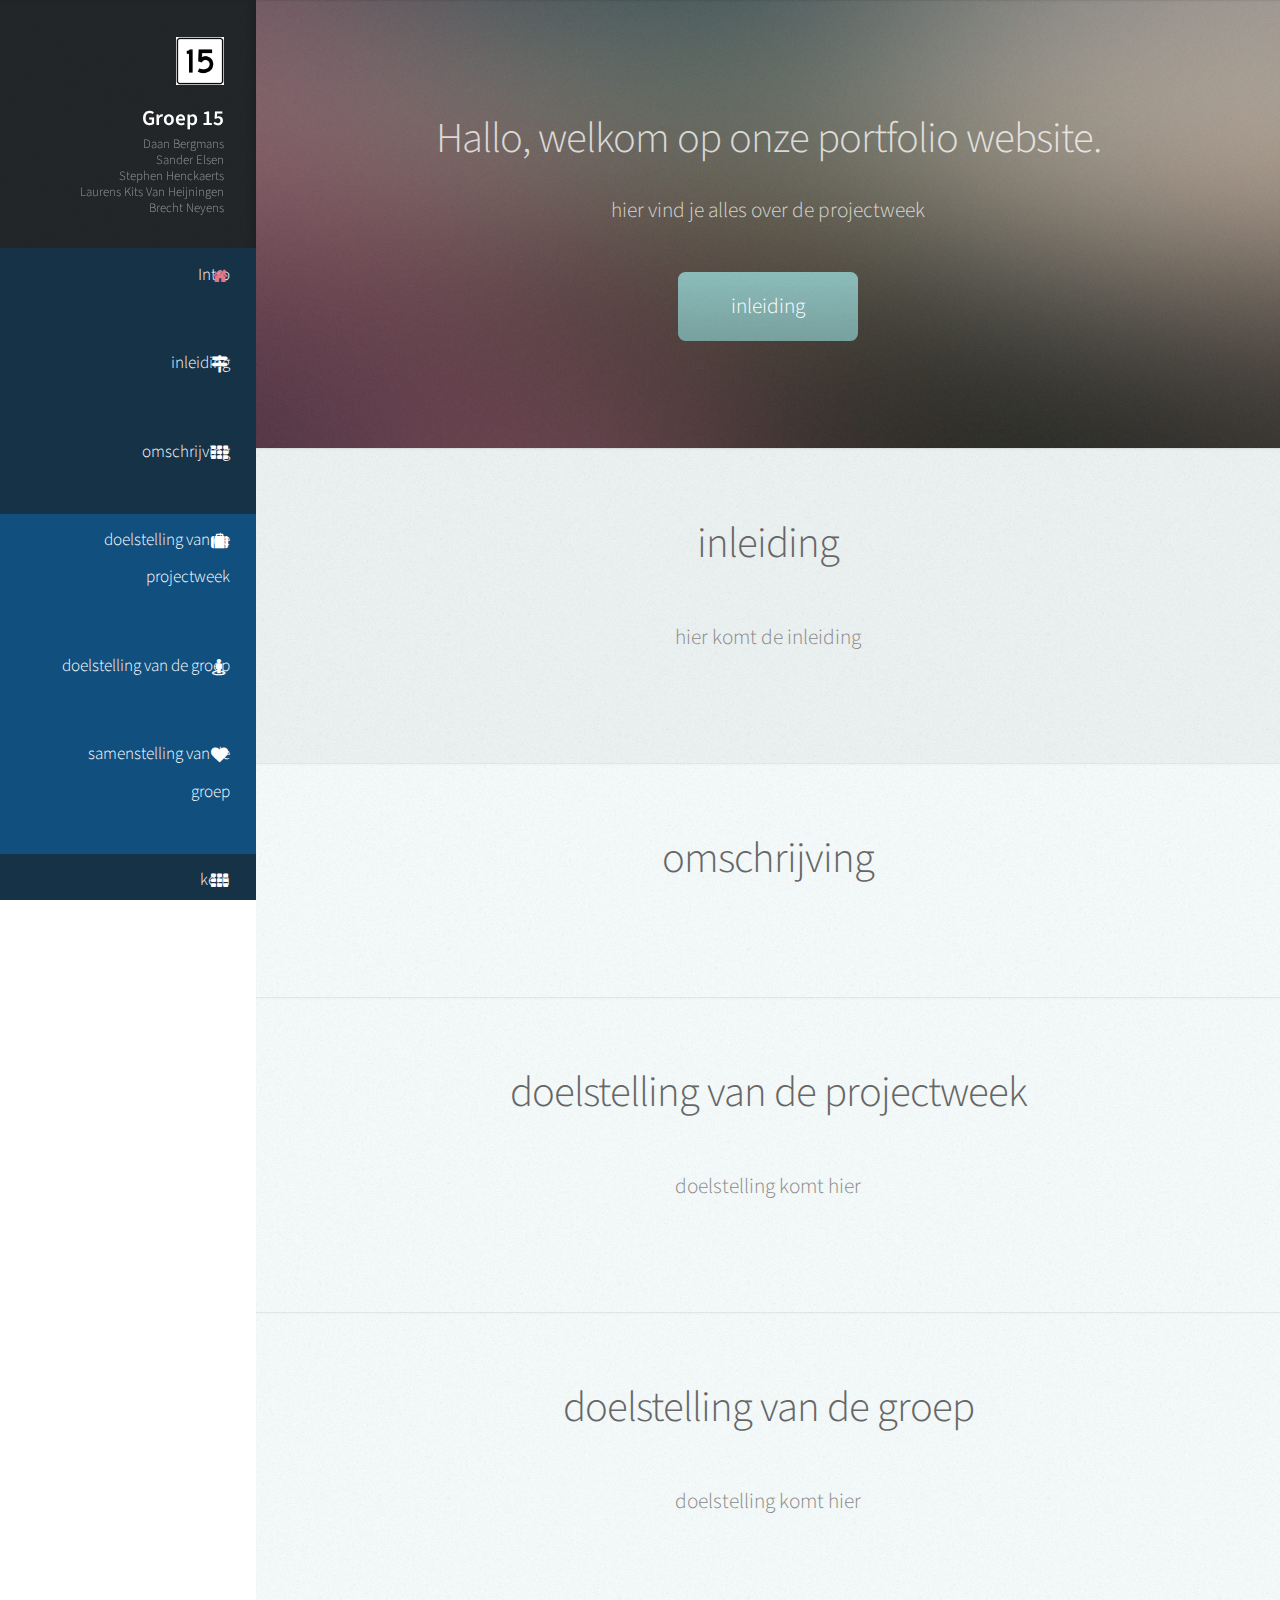
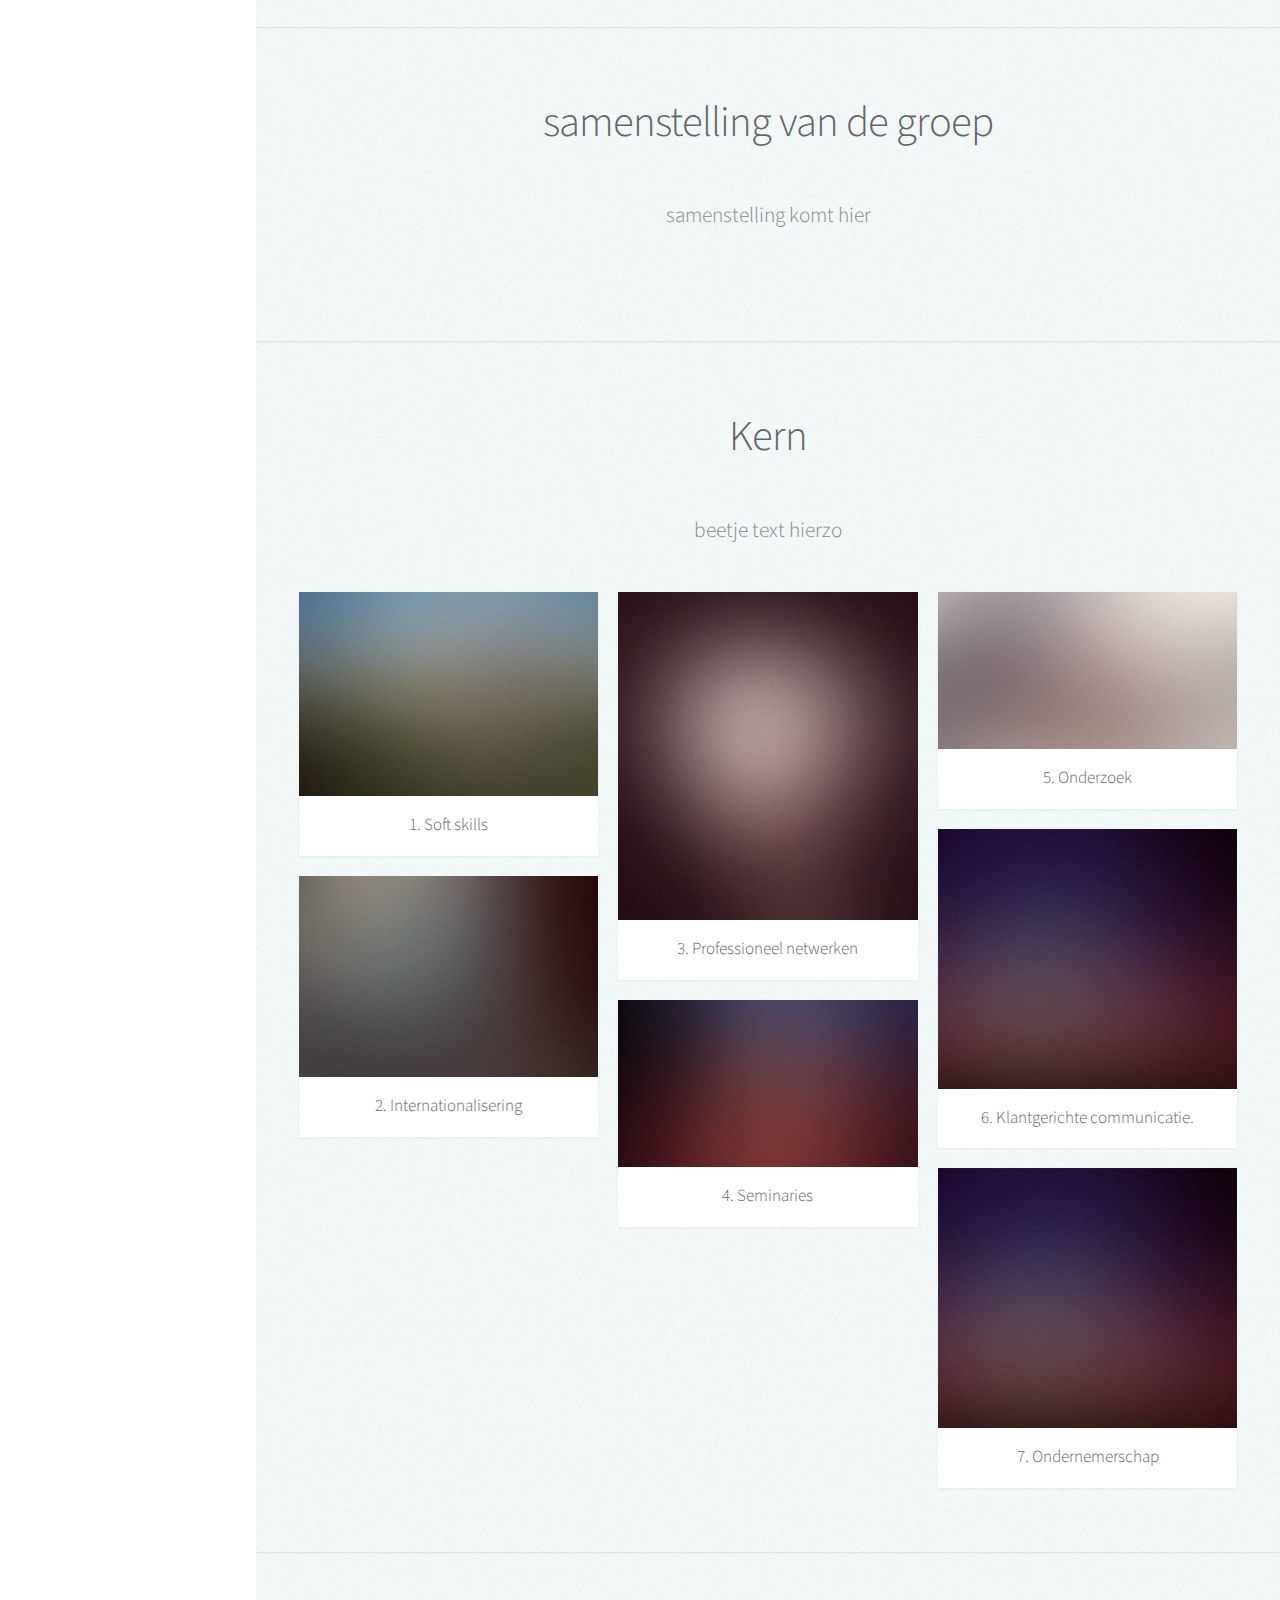
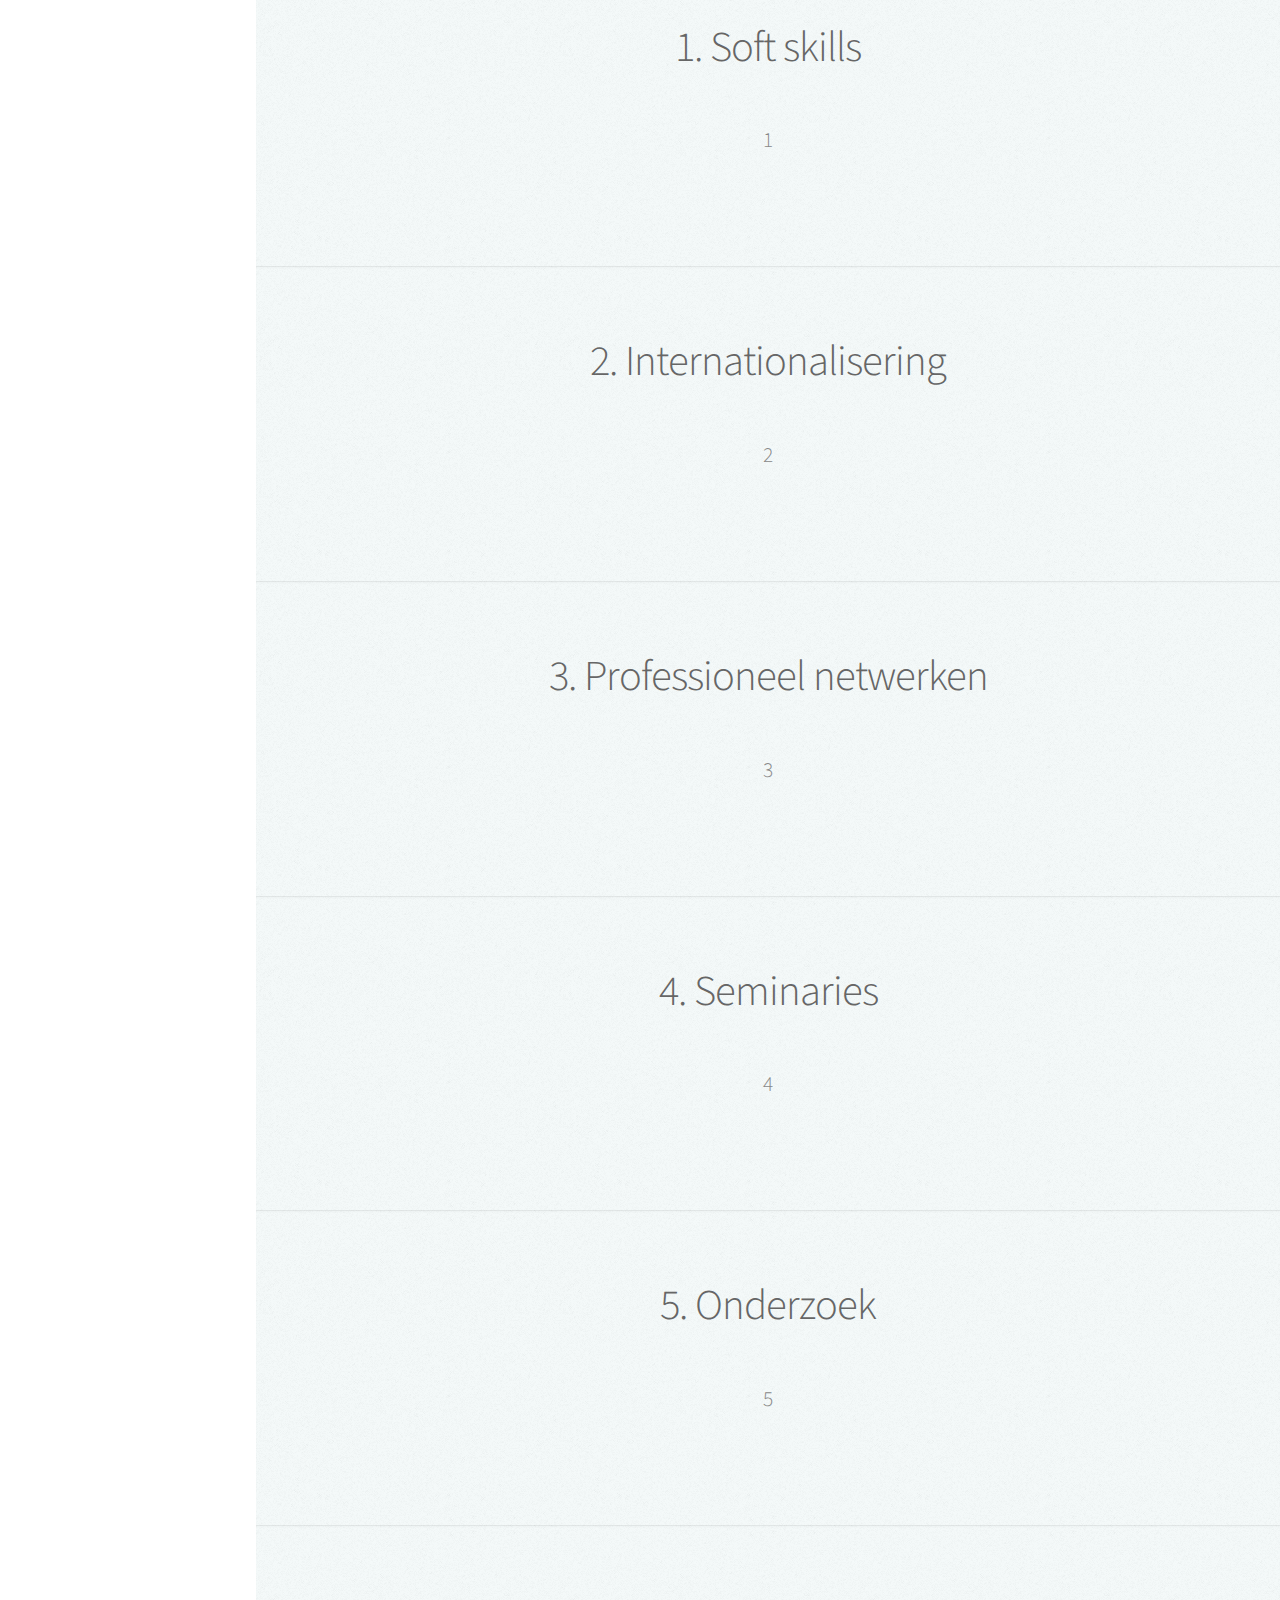
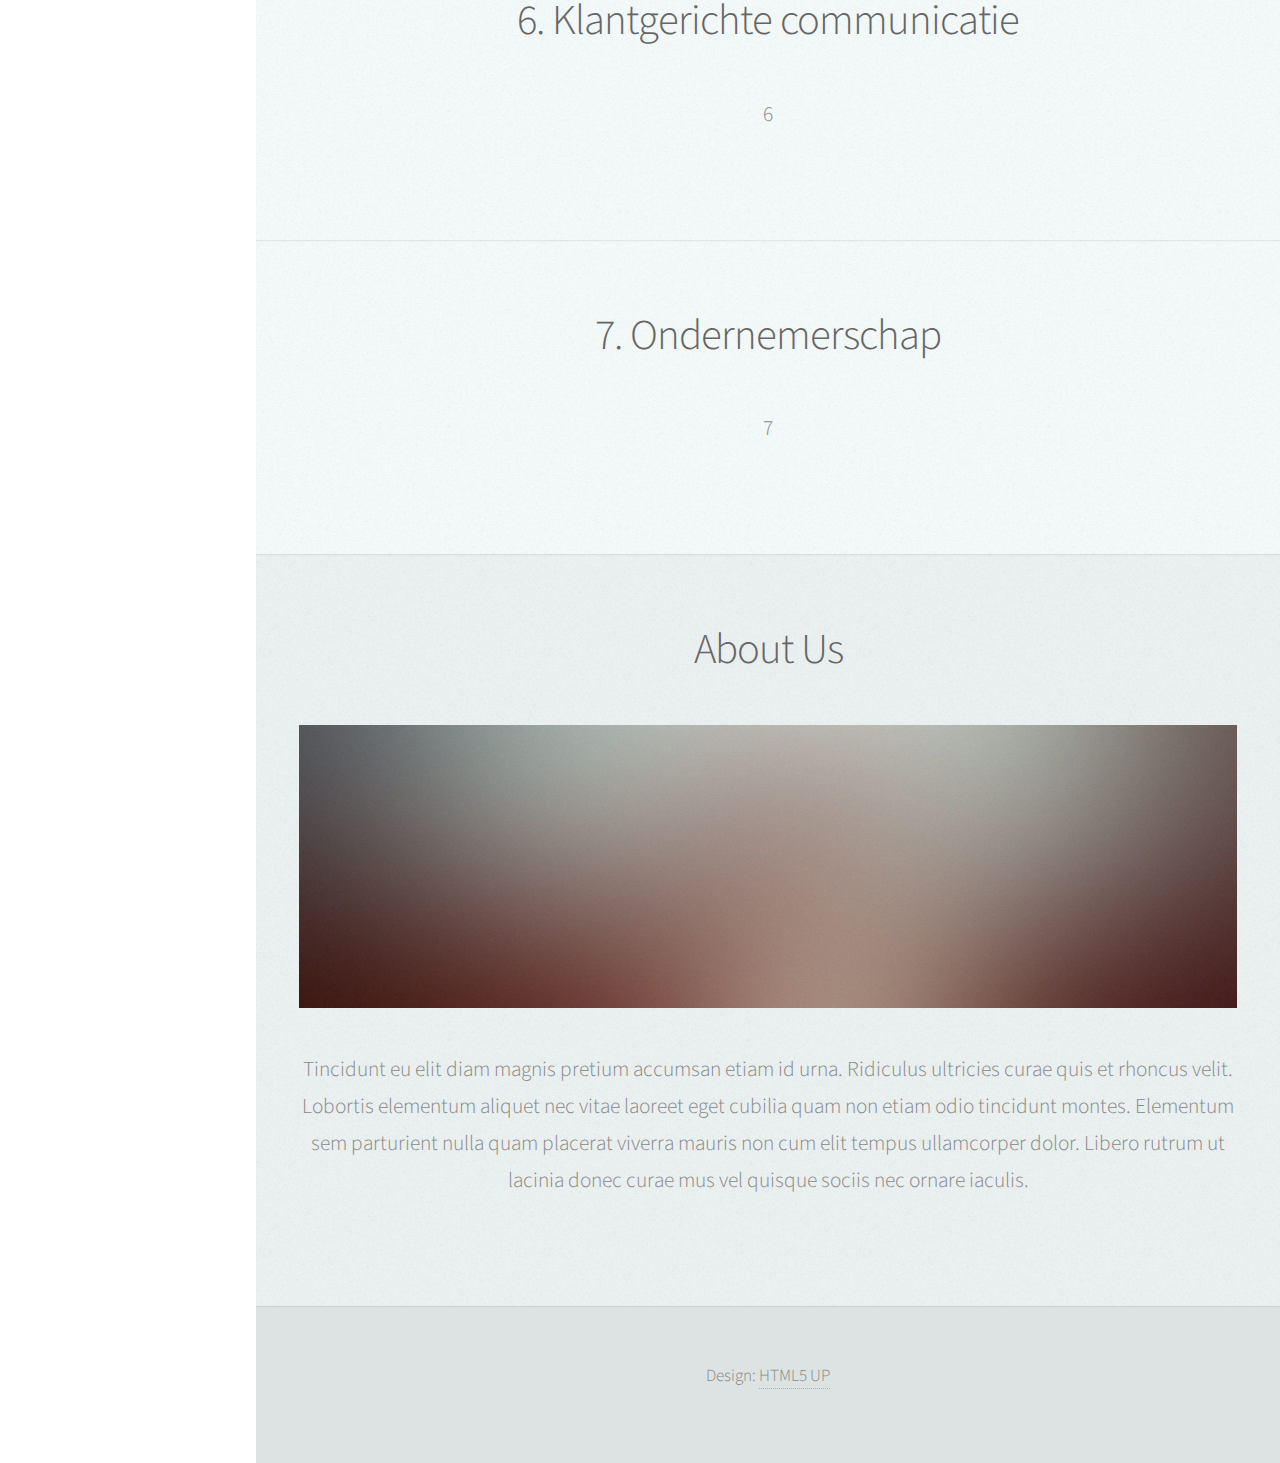
==== index.html @ 8e74cf03 "kern onderwerpen" ====
<!DOCTYPE HTML>
<!--
	Prologue by HTML5 UP
	html5up.net | @n33co
	Free for personal and commercial use under the CCA 3.0 license (html5up.net/license)
-->
<html>
	<head>
		<title>Prologue by HTML5 UP</title>
		<meta charset="utf-8" />
		<meta name="viewport" content="width=device-width, initial-scale=1" />
		<link rel="stylesheet" href="assets/css/main.css" />
	</head>
	<body>

		<!-- Header -->
			<div id="header">

				<div class="top">

					<!-- Logo -->
						<div id="logo">
							<span class="image avatar48"><img src="images/avatar.jpg" alt="" /></span>
							<h1 id="title">Groep 15</h1>
							<p>
                                Daan Bergmans </br>
                                Sander Elsen </br>
                                Stephen Henckaerts</br>
                                Laurens Kits Van Heijningen</br>
                                Brecht Neyens </br>
							    </p>
						</div>

					<!-- Nav -->
						<nav id="nav">
							<ul>
								<li><a href="#top" id="top-link" class="skel-layers-ignoreHref main"><p><span class="icon fa-home"></span>&emsp;&emsp;Intro</p></a></li>
								<li><a href="#inleiding" id="portfolio-link" class="skel-layers-ignoreHref main"><p><span class="icon fa-map-signs"></span>&emsp;&emsp;inleiding</p></a></li>
								<li><a href="#omschrijving" id="portfolio-link" class="skel-layers-ignoreHref main"><p><span class="icon fa-th"></span>&emsp;&emsp;omschrijving</p></a></li>
								<li><a href="#doelweek" id="portfolio-link" class="skel-layers-ignoreHref sub"><p><span class="icon fa-suitcase"></span>&emsp;&emsp;doelstelling van de projectweek</p></a></li>
								<li><a href="#doelgroep" id="portfolio-link" class="skel-layers-ignoreHref sub"><p><span class="icon fa-street-view"></span>&emsp;&emsp;doelstelling van de groep</p></a></li>
								<li><a href="#samenstelling" id="portfolio-link" class="skel-layers-ignoreHref sub"><p><span class="icon fa-heart"></span>&emsp;&emsp;samenstelling van de groep</p></a></li>
								<li><a href="#Kern" id="portfolio-link" class="skel-layers-ignoreHref main"><p><span class="icon fa-th"></span>&emsp;&emsp;kern</p></a></li>
								<li><a href="#1" id="portfolio-link" class="skel-layers-ignoreHref sub"><p><span class="icon fa-lightbulb-o"></span>&emsp;&emsp;1. Soft skills</p></a></li>
								<li><a href="#2" id="portfolio-link" class="skel-layers-ignoreHref sub"><p><span class="icon fa-flag"></span>&emsp;&emsp;2. Internationalisering</p></a></li>
								<li><a href="#3" id="portfolio-link" class="skel-layers-ignoreHref sub"><p><span class="icon fa-briefcase"></span>&emsp;&emsp;3. Professioneel netwerken</p></a></li>
								<li><a href="#4" id="portfolio-link" class="skel-layers-ignoreHref sub"><p><span class="icon fa-pie-chart"></span>&emsp;&emsp;4. Seminaries</p></a></li>
								<li><a href="#5" id="portfolio-link" class="skel-layers-ignoreHref sub"><p><span class="icon fa-flask"></span>&emsp;&emsp;5. Onderzoek</p></a></li>
								<li><a href="#6" id="portfolio-link" class="skel-layers-ignoreHref sub"><p><span class="icon fa-comment-o"></span>&emsp;&emsp;6. Klantgerichte communicatie</p></a></li>
								<li><a href="#7" id="portfolio-link" class="skel-layers-ignoreHref sub"><p><span class="icon fa-building"></span>&emsp;&emsp;7. Ondernemerschap</p></a></li>
								<li><a href="#about" id="about-link" class="skel-layers-ignoreHref main"><p><span class="icon fa-group"></span>&emsp;&emsp;About Us</p></a></li>
							</ul>
						</nav>
				</div>
			</div>

		<!-- Main -->
			<div id="main">

				<!-- Intro -->
					<section id="top" class="one dark cover">
						<div class="container">

							<header>
								<h2 class="alt">Hallo, welkom op onze portfolio website.</h2>
								<p>hier vind je alles over de projectweek</p>
							</header>

							<footer>
								<a href="#inleiding" class="button scrolly">inleiding</a>
							</footer>

						</div>
					</section>
                <!-- Inleiding -->
					<section id="inleiding" class="three">
						<div class="container">

							<header>
                                <h2>inleiding</h2>
							</header>
                            <p>hier komt de inleiding</p>
						</div>
					</section>
                <!-- omschrijving -->
					<section id="omschrijving" class="two">
						<div class="container">

							<header>
                                <h2>omschrijving</h2>
							</header>
						</div>
					</section>
					<section id="doelweek" class="two">
						<div class="container">

							<header>
                                <h2>doelstelling van de projectweek</h2>
							</header>
							<p>doelstelling komt hier</p>
						</div>
					</section>
					<section id="doelgroep" class="two">
						<div class="container">

							<header>
                                <h2>doelstelling van de groep</h2>
							</header>
							<p>doelstelling komt hier</p>
						</div>
					</section>
					<section id="samenstelling" class="two">
						<div class="container">

							<header>
                                <h2>samenstelling van de groep</h2>
							</header>
							<p>samenstelling komt hier</p>
						</div>
					</section>
				<!-- kern -->
					<section id="Kern" class="two">
						<div class="container">

							<header>
								<h2>Kern</h2>
							</header>

							<p>beetje text hierzo</p>

							<div class="row">
								<div class="4u 12u$(mobile)">
									<article class="item">
										<a href="#1" class="image fit"><img src="images/pic02.jpg" alt="" /></a>
										<header>
											<h3>1. Soft skills</h3>
										</header>
									</article>
									<article class="item">
										<a href="#2" class="image fit"><img src="images/pic03.jpg" alt="" /></a>
										<header>
											<h3>2. Internationalisering</h3>
										</header>
									</article>
								</div>
								<div class="4u 12u$(mobile)">
									<article class="item">
										<a href="#3" class="image fit"><img src="images/pic04.jpg" alt="" /></a>
										<header>
											<h3>3. Professioneel netwerken</h3>
										</header>
									</article>
									<article class="item">
										<a href="#4" class="image fit"><img src="images/pic05.jpg" alt="" /></a>
										<header>
											<h3>4. Seminaries</h3>
										</header>
									</article>
								</div>
								<div class="4u$ 12u$(mobile)">
									<article class="item">
										<a href="#5" class="image fit"><img src="images/pic06.jpg" alt="" /></a>
										<header>
											<h3>5. Onderzoek</h3>
										</header>
									</article>
									<article class="item">
										<a href="#6" class="image fit"><img src="images/pic07.jpg" alt="" /></a>
										<header>
											<h3>6. Klantgerichte communicatie.</h3>
										</header>
									</article>
									<article class="item">
										<a href="#7" class="image fit"><img src="images/pic07.jpg" alt="" /></a>
										<header>
											<h3>7. Ondernemerschap</h3>
										</header>
									</article>
								</div>
							</div>

						</div>
					</section>
					<section id="1" class="two">
						<div class="container">

							<header>
                                <h2>1. Soft skills</h2>
							</header>
							<p>1</p>
						</div>
					</section>
					<section id="2" class="two">
						<div class="container">

							<header>
                                <h2>2. Internationalisering</h2>
							</header>
							<p>2</p>
						</div>
					</section>
					<section id="3" class="two">
						<div class="container">

							<header>
                                <h2>3. Professioneel netwerken</h2>
							</header>
							<p>3</p>
						</div>
					</section>
					<section id="4" class="two">
						<div class="container">

							<header>
                                <h2>4. Seminaries</h2>
							</header>
							<p>4</p>
						</div>
					</section>
					<section id="5" class="two">
						<div class="container">

							<header>
                                <h2>5. Onderzoek</h2>
							</header>
							<p>5</p>
						</div>
					</section>
					<section id="6" class="two">
						<div class="container">

							<header>
                                <h2>6. Klantgerichte communicatie</h2>
							</header>
							<p>6</p>
						</div>
					</section>
					<section id="7" class="two">
						<div class="container">

							<header>
                                <h2>7. Ondernemerschap</h2>
							</header>
							<p>7</p>
						</div>
					</section>

				<!-- About Us -->
					<section id="about" class="three">
						<div class="container">

							<header>
								<h2>About Us</h2>
							</header>

							<a href="#" class="image featured"><img src="images/pic08.jpg" alt="" /></a>

							<p>Tincidunt eu elit diam magnis pretium accumsan etiam id urna. Ridiculus
							ultricies curae quis et rhoncus velit. Lobortis elementum aliquet nec vitae
							laoreet eget cubilia quam non etiam odio tincidunt montes. Elementum sem
							parturient nulla quam placerat viverra mauris non cum elit tempus ullamcorper
							dolor. Libero rutrum ut lacinia donec curae mus vel quisque sociis nec
							ornare iaculis.</p>

						</div>
					</section>
			</div>

		<!-- Footer -->
			<div id="footer">

				<!-- Copyright -->
					<ul class="copyright">
						<li>Design: <a href="http://html5up.net">HTML5 UP</a></li>
					</ul>

			</div>

		<!-- Scripts -->
			<script src="assets/js/jquery.min.js"></script>
			<script src="assets/js/jquery.scrolly.min.js"></script>
			<script src="assets/js/jquery.scrollzer.min.js"></script>
			<script src="assets/js/skel.min.js"></script>
			<script src="assets/js/util.js"></script>
			<!--[if lte IE 8]><script src="assets/js/ie/respond.min.js"></script><![endif]-->
			<script src="assets/js/main.js"></script>

	</body>
</html>
---- assets/css/main.css ----
@import url("font-awesome.min.css");
@import url("http://fonts.googleapis.com/css?family=Source+Sans+Pro:300,300italic,400,600");

/*
	Prologue by HTML5 UP
	html5up.net | @n33co
	Free for personal and commercial use under the CCA 3.0 license (html5up.net/license)
*/

/* Reset */

	html, body, div, span, applet, object, iframe, h1, h2, h3, h4, h5, h6, p, blockquote, pre, a, abbr, acronym, address, big, cite, code, del, dfn, em, img, ins, kbd, q, s, samp, small, strike, strong, sub, sup, tt, var, b, u, i, center, dl, dt, dd, ol, ul, li, fieldset, form, label, legend, table, caption, tbody, tfoot, thead, tr, th, td, article, aside, canvas, details, embed, figure, figcaption, footer, header, hgroup, menu, nav, output, ruby, section, summary, time, mark, audio, video {
		margin: 0;
		padding: 0;
		border: 0;
		font-size: 100%;
		font: inherit;
		vertical-align: baseline;
	}

	article, aside, details, figcaption, figure, footer, header, hgroup, menu, nav, section {
		display: block;
	}

	body {
		line-height: 1;
	}

	ol, ul {
		list-style: none;
	}

	blockquote, q {
		quotes: none;
	}

	blockquote:before, blockquote:after, q:before, q:after {
		content: '';
		content: none;
	}

	table {
		border-collapse: collapse;
		border-spacing: 0;
	}

	body {
		-webkit-text-size-adjust: none;
	}

/* Box Model */

	*, *:before, *:after {
		-moz-box-sizing: border-box;
		-webkit-box-sizing: border-box;
		box-sizing: border-box;
	}

/* Containers */

	.container {
		margin-left: auto;
		margin-right: auto;
	}

	.container.\31 25\25 {
		width: 100%;
		max-width: 1750px;
		min-width: 1400px;
	}

	.container.\37 5\25 {
		width: 1050px;
	}

	.container.\35 0\25 {
		width: 700px;
	}

	.container.\32 5\25 {
		width: 350px;
	}

	.container {
		width: 1400px;
	}

	@media screen and (min-width: 961px) and (max-width: 1880px) {

		.container.\31 25\25 {
			width: 100%;
			max-width: 1500px;
			min-width: 1200px;
		}

		.container.\37 5\25 {
			width: 900px;
		}

		.container.\35 0\25 {
			width: 600px;
		}

		.container.\32 5\25 {
			width: 300px;
		}

		.container {
			width: 1200px;
		}

	}

	@media screen and (min-width: 961px) and (max-width: 1620px) {

		.container.\31 25\25 {
			width: 100%;
			max-width: 1200px;
			min-width: 960px;
		}

		.container.\37 5\25 {
			width: 720px;
		}

		.container.\35 0\25 {
			width: 480px;
		}

		.container.\32 5\25 {
			width: 240px;
		}

		.container {
			width: 960px;
		}

	}

	@media screen and (min-width: 961px) and (max-width: 1320px) {

		.container.\31 25\25 {
			width: 100%;
			max-width: 125%;
			min-width: 100%;
		}

		.container.\37 5\25 {
			width: 75%;
		}

		.container.\35 0\25 {
			width: 50%;
		}

		.container.\32 5\25 {
			width: 25%;
		}

		.container {
			width: 100%;
		}

	}

	@media screen and (max-width: 960px) {

		.container.\31 25\25 {
			width: 100%;
			max-width: 125%;
			min-width: 100%;
		}

		.container.\37 5\25 {
			width: 75%;
		}

		.container.\35 0\25 {
			width: 50%;
		}

		.container.\32 5\25 {
			width: 25%;
		}

		.container {
			width: 100%;
		}

	}

	@media screen and (max-width: 736px) {

		.container.\31 25\25 {
			width: 100%;
			max-width: 125%;
			min-width: 100%;
		}

		.container.\37 5\25 {
			width: 75%;
		}

		.container.\35 0\25 {
			width: 50%;
		}

		.container.\32 5\25 {
			width: 25%;
		}

		.container {
			width: 100% !important;
		}

	}

/* Grid */

	.row {
		border-bottom: solid 1px transparent;
		-moz-box-sizing: border-box;
		-webkit-box-sizing: border-box;
		box-sizing: border-box;
	}

	.row > * {
		float: left;
		-moz-box-sizing: border-box;
		-webkit-box-sizing: border-box;
		box-sizing: border-box;
	}

	.row:after, .row:before {
		content: '';
		display: block;
		clear: both;
		height: 0;
	}

	.row.uniform > * > :first-child {
		margin-top: 0;
	}

	.row.uniform > * > :last-child {
		margin-bottom: 0;
	}

	.row.\30 \25 > * {
		padding: 0px 0 0 0px;
	}

	.row.\30 \25 {
		margin: 0px 0 -1px 0px;
	}

	.row.uniform.\30 \25 > * {
		padding: 0px 0 0 0px;
	}

	.row.uniform.\30 \25 {
		margin: 0px 0 -1px 0px;
	}

	.row > * {
		padding: 40px 0 0 40px;
	}

	.row {
		margin: -40px 0 -1px -40px;
	}

	.row.uniform > * {
		padding: 40px 0 0 40px;
	}

	.row.uniform {
		margin: -40px 0 -1px -40px;
	}

	.row.\32 00\25 > * {
		padding: 80px 0 0 80px;
	}

	.row.\32 00\25 {
		margin: -80px 0 -1px -80px;
	}

	.row.uniform.\32 00\25 > * {
		padding: 80px 0 0 80px;
	}

	.row.uniform.\32 00\25 {
		margin: -80px 0 -1px -80px;
	}

	.row.\31 50\25 > * {
		padding: 60px 0 0 60px;
	}

	.row.\31 50\25 {
		margin: -60px 0 -1px -60px;
	}

	.row.uniform.\31 50\25 > * {
		padding: 60px 0 0 60px;
	}

	.row.uniform.\31 50\25 {
		margin: -60px 0 -1px -60px;
	}

	.row.\35 0\25 > * {
		padding: 20px 0 0 20px;
	}

	.row.\35 0\25 {
		margin: -20px 0 -1px -20px;
	}

	.row.uniform.\35 0\25 > * {
		padding: 20px 0 0 20px;
	}

	.row.uniform.\35 0\25 {
		margin: -20px 0 -1px -20px;
	}

	.row.\32 5\25 > * {
		padding: 10px 0 0 10px;
	}

	.row.\32 5\25 {
		margin: -10px 0 -1px -10px;
	}

	.row.uniform.\32 5\25 > * {
		padding: 10px 0 0 10px;
	}

	.row.uniform.\32 5\25 {
		margin: -10px 0 -1px -10px;
	}

	.\31 2u, .\31 2u\24 {
		width: 100%;
		clear: none;
		margin-left: 0;
	}

	.\31 1u, .\31 1u\24 {
		width: 91.6666666667%;
		clear: none;
		margin-left: 0;
	}

	.\31 0u, .\31 0u\24 {
		width: 83.3333333333%;
		clear: none;
		margin-left: 0;
	}

	.\39 u, .\39 u\24 {
		width: 75%;
		clear: none;
		margin-left: 0;
	}

	.\38 u, .\38 u\24 {
		width: 66.6666666667%;
		clear: none;
		margin-left: 0;
	}

	.\37 u, .\37 u\24 {
		width: 58.3333333333%;
		clear: none;
		margin-left: 0;
	}

	.\36 u, .\36 u\24 {
		width: 50%;
		clear: none;
		margin-left: 0;
	}

	.\35 u, .\35 u\24 {
		width: 41.6666666667%;
		clear: none;
		margin-left: 0;
	}

	.\34 u, .\34 u\24 {
		width: 33.3333333333%;
		clear: none;
		margin-left: 0;
	}

	.\33 u, .\33 u\24 {
		width: 25%;
		clear: none;
		margin-left: 0;
	}

	.\32 u, .\32 u\24 {
		width: 16.6666666667%;
		clear: none;
		margin-left: 0;
	}

	.\31 u, .\31 u\24 {
		width: 8.3333333333%;
		clear: none;
		margin-left: 0;
	}

	.\31 2u\24 + *,
	.\31 1u\24 + *,
	.\31 0u\24 + *,
	.\39 u\24 + *,
	.\38 u\24 + *,
	.\37 u\24 + *,
	.\36 u\24 + *,
	.\35 u\24 + *,
	.\34 u\24 + *,
	.\33 u\24 + *,
	.\32 u\24 + *,
	.\31 u\24 + * {
		clear: left;
	}

	.\-11u {
		margin-left: 91.66667%;
	}

	.\-10u {
		margin-left: 83.33333%;
	}

	.\-9u {
		margin-left: 75%;
	}

	.\-8u {
		margin-left: 66.66667%;
	}

	.\-7u {
		margin-left: 58.33333%;
	}

	.\-6u {
		margin-left: 50%;
	}

	.\-5u {
		margin-left: 41.66667%;
	}

	.\-4u {
		margin-left: 33.33333%;
	}

	.\-3u {
		margin-left: 25%;
	}

	.\-2u {
		margin-left: 16.66667%;
	}

	.\-1u {
		margin-left: 8.33333%;
	}

	@media screen and (min-width: 961px) and (max-width: 1880px) {

		.row > * {
			padding: 40px 0 0 40px;
		}

		.row {
			margin: -40px 0 -1px -40px;
		}

		.row.uniform > * {
			padding: 40px 0 0 40px;
		}

		.row.uniform {
			margin: -40px 0 -1px -40px;
		}

		.row.\32 00\25 > * {
			padding: 80px 0 0 80px;
		}

		.row.\32 00\25 {
			margin: -80px 0 -1px -80px;
		}

		.row.uniform.\32 00\25 > * {
			padding: 80px 0 0 80px;
		}

		.row.uniform.\32 00\25 {
			margin: -80px 0 -1px -80px;
		}

		.row.\31 50\25 > * {
			padding: 60px 0 0 60px;
		}

		.row.\31 50\25 {
			margin: -60px 0 -1px -60px;
		}

		.row.uniform.\31 50\25 > * {
			padding: 60px 0 0 60px;
		}

		.row.uniform.\31 50\25 {
			margin: -60px 0 -1px -60px;
		}

		.row.\35 0\25 > * {
			padding: 20px 0 0 20px;
		}

		.row.\35 0\25 {
			margin: -20px 0 -1px -20px;
		}

		.row.uniform.\35 0\25 > * {
			padding: 20px 0 0 20px;
		}

		.row.uniform.\35 0\25 {
			margin: -20px 0 -1px -20px;
		}

		.row.\32 5\25 > * {
			padding: 10px 0 0 10px;
		}

		.row.\32 5\25 {
			margin: -10px 0 -1px -10px;
		}

		.row.uniform.\32 5\25 > * {
			padding: 10px 0 0 10px;
		}

		.row.uniform.\32 5\25 {
			margin: -10px 0 -1px -10px;
		}

		.\31 2u\28wide\29, .\31 2u\24\28wide\29 {
			width: 100%;
			clear: none;
			margin-left: 0;
		}

		.\31 1u\28wide\29, .\31 1u\24\28wide\29 {
			width: 91.6666666667%;
			clear: none;
			margin-left: 0;
		}

		.\31 0u\28wide\29, .\31 0u\24\28wide\29 {
			width: 83.3333333333%;
			clear: none;
			margin-left: 0;
		}

		.\39 u\28wide\29, .\39 u\24\28wide\29 {
			width: 75%;
			clear: none;
			margin-left: 0;
		}

		.\38 u\28wide\29, .\38 u\24\28wide\29 {
			width: 66.6666666667%;
			clear: none;
			margin-left: 0;
		}

		.\37 u\28wide\29, .\37 u\24\28wide\29 {
			width: 58.3333333333%;
			clear: none;
			margin-left: 0;
		}

		.\36 u\28wide\29, .\36 u\24\28wide\29 {
			width: 50%;
			clear: none;
			margin-left: 0;
		}

		.\35 u\28wide\29, .\35 u\24\28wide\29 {
			width: 41.6666666667%;
			clear: none;
			margin-left: 0;
		}

		.\34 u\28wide\29, .\34 u\24\28wide\29 {
			width: 33.3333333333%;
			clear: none;
			margin-left: 0;
		}

		.\33 u\28wide\29, .\33 u\24\28wide\29 {
			width: 25%;
			clear: none;
			margin-left: 0;
		}

		.\32 u\28wide\29, .\32 u\24\28wide\29 {
			width: 16.6666666667%;
			clear: none;
			margin-left: 0;
		}

		.\31 u\28wide\29, .\31 u\24\28wide\29 {
			width: 8.3333333333%;
			clear: none;
			margin-left: 0;
		}

		.\31 2u\24\28wide\29 + *,
		.\31 1u\24\28wide\29 + *,
		.\31 0u\24\28wide\29 + *,
		.\39 u\24\28wide\29 + *,
		.\38 u\24\28wide\29 + *,
		.\37 u\24\28wide\29 + *,
		.\36 u\24\28wide\29 + *,
		.\35 u\24\28wide\29 + *,
		.\34 u\24\28wide\29 + *,
		.\33 u\24\28wide\29 + *,
		.\32 u\24\28wide\29 + *,
		.\31 u\24\28wide\29 + * {
			clear: left;
		}

		.\-11u\28wide\29 {
			margin-left: 91.66667%;
		}

		.\-10u\28wide\29 {
			margin-left: 83.33333%;
		}

		.\-9u\28wide\29 {
			margin-left: 75%;
		}

		.\-8u\28wide\29 {
			margin-left: 66.66667%;
		}

		.\-7u\28wide\29 {
			margin-left: 58.33333%;
		}

		.\-6u\28wide\29 {
			margin-left: 50%;
		}

		.\-5u\28wide\29 {
			margin-left: 41.66667%;
		}

		.\-4u\28wide\29 {
			margin-left: 33.33333%;
		}

		.\-3u\28wide\29 {
			margin-left: 25%;
		}

		.\-2u\28wide\29 {
			margin-left: 16.66667%;
		}

		.\-1u\28wide\29 {
			margin-left: 8.33333%;
		}

	}

	@media screen and (min-width: 961px) and (max-width: 1620px) {

		.row > * {
			padding: 40px 0 0 40px;
		}

		.row {
			margin: -40px 0 -1px -40px;
		}

		.row.uniform > * {
			padding: 40px 0 0 40px;
		}

		.row.uniform {
			margin: -40px 0 -1px -40px;
		}

		.row.\32 00\25 > * {
			padding: 80px 0 0 80px;
		}

		.row.\32 00\25 {
			margin: -80px 0 -1px -80px;
		}

		.row.uniform.\32 00\25 > * {
			padding: 80px 0 0 80px;
		}

		.row.uniform.\32 00\25 {
			margin: -80px 0 -1px -80px;
		}

		.row.\31 50\25 > * {
			padding: 60px 0 0 60px;
		}

		.row.\31 50\25 {
			margin: -60px 0 -1px -60px;
		}

		.row.uniform.\31 50\25 > * {
			padding: 60px 0 0 60px;
		}

		.row.uniform.\31 50\25 {
			margin: -60px 0 -1px -60px;
		}

		.row.\35 0\25 > * {
			padding: 20px 0 0 20px;
		}

		.row.\35 0\25 {
			margin: -20px 0 -1px -20px;
		}

		.row.uniform.\35 0\25 > * {
			padding: 20px 0 0 20px;
		}

		.row.uniform.\35 0\25 {
			margin: -20px 0 -1px -20px;
		}

		.row.\32 5\25 > * {
			padding: 10px 0 0 10px;
		}

		.row.\32 5\25 {
			margin: -10px 0 -1px -10px;
		}

		.row.uniform.\32 5\25 > * {
			padding: 10px 0 0 10px;
		}

		.row.uniform.\32 5\25 {
			margin: -10px 0 -1px -10px;
		}

		.\31 2u\28normal\29, .\31 2u\24\28normal\29 {
			width: 100%;
			clear: none;
			margin-left: 0;
		}

		.\31 1u\28normal\29, .\31 1u\24\28normal\29 {
			width: 91.6666666667%;
			clear: none;
			margin-left: 0;
		}

		.\31 0u\28normal\29, .\31 0u\24\28normal\29 {
			width: 83.3333333333%;
			clear: none;
			margin-left: 0;
		}

		.\39 u\28normal\29, .\39 u\24\28normal\29 {
			width: 75%;
			clear: none;
			margin-left: 0;
		}

		.\38 u\28normal\29, .\38 u\24\28normal\29 {
			width: 66.6666666667%;
			clear: none;
			margin-left: 0;
		}

		.\37 u\28normal\29, .\37 u\24\28normal\29 {
			width: 58.3333333333%;
			clear: none;
			margin-left: 0;
		}

		.\36 u\28normal\29, .\36 u\24\28normal\29 {
			width: 50%;
			clear: none;
			margin-left: 0;
		}

		.\35 u\28normal\29, .\35 u\24\28normal\29 {
			width: 41.6666666667%;
			clear: none;
			margin-left: 0;
		}

		.\34 u\28normal\29, .\34 u\24\28normal\29 {
			width: 33.3333333333%;
			clear: none;
			margin-left: 0;
		}

		.\33 u\28normal\29, .\33 u\24\28normal\29 {
			width: 25%;
			clear: none;
			margin-left: 0;
		}

		.\32 u\28normal\29, .\32 u\24\28normal\29 {
			width: 16.6666666667%;
			clear: none;
			margin-left: 0;
		}

		.\31 u\28normal\29, .\31 u\24\28normal\29 {
			width: 8.3333333333%;
			clear: none;
			margin-left: 0;
		}

		.\31 2u\24\28normal\29 + *,
		.\31 1u\24\28normal\29 + *,
		.\31 0u\24\28normal\29 + *,
		.\39 u\24\28normal\29 + *,
		.\38 u\24\28normal\29 + *,
		.\37 u\24\28normal\29 + *,
		.\36 u\24\28normal\29 + *,
		.\35 u\24\28normal\29 + *,
		.\34 u\24\28normal\29 + *,
		.\33 u\24\28normal\29 + *,
		.\32 u\24\28normal\29 + *,
		.\31 u\24\28normal\29 + * {
			clear: left;
		}

		.\-11u\28normal\29 {
			margin-left: 91.66667%;
		}

		.\-10u\28normal\29 {
			margin-left: 83.33333%;
		}

		.\-9u\28normal\29 {
			margin-left: 75%;
		}

		.\-8u\28normal\29 {
			margin-left: 66.66667%;
		}

		.\-7u\28normal\29 {
			margin-left: 58.33333%;
		}

		.\-6u\28normal\29 {
			margin-left: 50%;
		}

		.\-5u\28normal\29 {
			margin-left: 41.66667%;
		}

		.\-4u\28normal\29 {
			margin-left: 33.33333%;
		}

		.\-3u\28normal\29 {
			margin-left: 25%;
		}

		.\-2u\28normal\29 {
			margin-left: 16.66667%;
		}

		.\-1u\28normal\29 {
			margin-left: 8.33333%;
		}

	}

	@media screen and (min-width: 961px) and (max-width: 1320px) {

		.row > * {
			padding: 20px 0 0 20px;
		}

		.row {
			margin: -20px 0 -1px -20px;
		}

		.row.uniform > * {
			padding: 20px 0 0 20px;
		}

		.row.uniform {
			margin: -20px 0 -1px -20px;
		}

		.row.\32 00\25 > * {
			padding: 40px 0 0 40px;
		}

		.row.\32 00\25 {
			margin: -40px 0 -1px -40px;
		}

		.row.uniform.\32 00\25 > * {
			padding: 40px 0 0 40px;
		}

		.row.uniform.\32 00\25 {
			margin: -40px 0 -1px -40px;
		}

		.row.\31 50\25 > * {
			padding: 30px 0 0 30px;
		}

		.row.\31 50\25 {
			margin: -30px 0 -1px -30px;
		}

		.row.uniform.\31 50\25 > * {
			padding: 30px 0 0 30px;
		}

		.row.uniform.\31 50\25 {
			margin: -30px 0 -1px -30px;
		}

		.row.\35 0\25 > * {
			padding: 10px 0 0 10px;
		}

		.row.\35 0\25 {
			margin: -10px 0 -1px -10px;
		}

		.row.uniform.\35 0\25 > * {
			padding: 10px 0 0 10px;
		}

		.row.uniform.\35 0\25 {
			margin: -10px 0 -1px -10px;
		}

		.row.\32 5\25 > * {
			padding: 5px 0 0 5px;
		}

		.row.\32 5\25 {
			margin: -5px 0 -1px -5px;
		}

		.row.uniform.\32 5\25 > * {
			padding: 5px 0 0 5px;
		}

		.row.uniform.\32 5\25 {
			margin: -5px 0 -1px -5px;
		}

		.\31 2u\28narrow\29, .\31 2u\24\28narrow\29 {
			width: 100%;
			clear: none;
			margin-left: 0;
		}

		.\31 1u\28narrow\29, .\31 1u\24\28narrow\29 {
			width: 91.6666666667%;
			clear: none;
			margin-left: 0;
		}

		.\31 0u\28narrow\29, .\31 0u\24\28narrow\29 {
			width: 83.3333333333%;
			clear: none;
			margin-left: 0;
		}

		.\39 u\28narrow\29, .\39 u\24\28narrow\29 {
			width: 75%;
			clear: none;
			margin-left: 0;
		}

		.\38 u\28narrow\29, .\38 u\24\28narrow\29 {
			width: 66.6666666667%;
			clear: none;
			margin-left: 0;
		}

		.\37 u\28narrow\29, .\37 u\24\28narrow\29 {
			width: 58.3333333333%;
			clear: none;
			margin-left: 0;
		}

		.\36 u\28narrow\29, .\36 u\24\28narrow\29 {
			width: 50%;
			clear: none;
			margin-left: 0;
		}

		.\35 u\28narrow\29, .\35 u\24\28narrow\29 {
			width: 41.6666666667%;
			clear: none;
			margin-left: 0;
		}

		.\34 u\28narrow\29, .\34 u\24\28narrow\29 {
			width: 33.3333333333%;
			clear: none;
			margin-left: 0;
		}

		.\33 u\28narrow\29, .\33 u\24\28narrow\29 {
			width: 25%;
			clear: none;
			margin-left: 0;
		}

		.\32 u\28narrow\29, .\32 u\24\28narrow\29 {
			width: 16.6666666667%;
			clear: none;
			margin-left: 0;
		}

		.\31 u\28narrow\29, .\31 u\24\28narrow\29 {
			width: 8.3333333333%;
			clear: none;
			margin-left: 0;
		}

		.\31 2u\24\28narrow\29 + *,
		.\31 1u\24\28narrow\29 + *,
		.\31 0u\24\28narrow\29 + *,
		.\39 u\24\28narrow\29 + *,
		.\38 u\24\28narrow\29 + *,
		.\37 u\24\28narrow\29 + *,
		.\36 u\24\28narrow\29 + *,
		.\35 u\24\28narrow\29 + *,
		.\34 u\24\28narrow\29 + *,
		.\33 u\24\28narrow\29 + *,
		.\32 u\24\28narrow\29 + *,
		.\31 u\24\28narrow\29 + * {
			clear: left;
		}

		.\-11u\28narrow\29 {
			margin-left: 91.66667%;
		}

		.\-10u\28narrow\29 {
			margin-left: 83.33333%;
		}

		.\-9u\28narrow\29 {
			margin-left: 75%;
		}

		.\-8u\28narrow\29 {
			margin-left: 66.66667%;
		}

		.\-7u\28narrow\29 {
			margin-left: 58.33333%;
		}

		.\-6u\28narrow\29 {
			margin-left: 50%;
		}

		.\-5u\28narrow\29 {
			margin-left: 41.66667%;
		}

		.\-4u\28narrow\29 {
			margin-left: 33.33333%;
		}

		.\-3u\28narrow\29 {
			margin-left: 25%;
		}

		.\-2u\28narrow\29 {
			margin-left: 16.66667%;
		}

		.\-1u\28narrow\29 {
			margin-left: 8.33333%;
		}

	}

	@media screen and (max-width: 960px) {

		.row > * {
			padding: 20px 0 0 20px;
		}

		.row {
			margin: -20px 0 -1px -20px;
		}

		.row.uniform > * {
			padding: 20px 0 0 20px;
		}

		.row.uniform {
			margin: -20px 0 -1px -20px;
		}

		.row.\32 00\25 > * {
			padding: 40px 0 0 40px;
		}

		.row.\32 00\25 {
			margin: -40px 0 -1px -40px;
		}

		.row.uniform.\32 00\25 > * {
			padding: 40px 0 0 40px;
		}

		.row.uniform.\32 00\25 {
			margin: -40px 0 -1px -40px;
		}

		.row.\31 50\25 > * {
			padding: 30px 0 0 30px;
		}

		.row.\31 50\25 {
			margin: -30px 0 -1px -30px;
		}

		.row.uniform.\31 50\25 > * {
			padding: 30px 0 0 30px;
		}

		.row.uniform.\31 50\25 {
			margin: -30px 0 -1px -30px;
		}

		.row.\35 0\25 > * {
			padding: 10px 0 0 10px;
		}

		.row.\35 0\25 {
			margin: -10px 0 -1px -10px;
		}

		.row.uniform.\35 0\25 > * {
			padding: 10px 0 0 10px;
		}

		.row.uniform.\35 0\25 {
			margin: -10px 0 -1px -10px;
		}

		.row.\32 5\25 > * {
			padding: 5px 0 0 5px;
		}

		.row.\32 5\25 {
			margin: -5px 0 -1px -5px;
		}

		.row.uniform.\32 5\25 > * {
			padding: 5px 0 0 5px;
		}

		.row.uniform.\32 5\25 {
			margin: -5px 0 -1px -5px;
		}

		.\31 2u\28narrower\29, .\31 2u\24\28narrower\29 {
			width: 100%;
			clear: none;
			margin-left: 0;
		}

		.\31 1u\28narrower\29, .\31 1u\24\28narrower\29 {
			width: 91.6666666667%;
			clear: none;
			margin-left: 0;
		}

		.\31 0u\28narrower\29, .\31 0u\24\28narrower\29 {
			width: 83.3333333333%;
			clear: none;
			margin-left: 0;
		}

		.\39 u\28narrower\29, .\39 u\24\28narrower\29 {
			width: 75%;
			clear: none;
			margin-left: 0;
		}

		.\38 u\28narrower\29, .\38 u\24\28narrower\29 {
			width: 66.6666666667%;
			clear: none;
			margin-left: 0;
		}

		.\37 u\28narrower\29, .\37 u\24\28narrower\29 {
			width: 58.3333333333%;
			clear: none;
			margin-left: 0;
		}

		.\36 u\28narrower\29, .\36 u\24\28narrower\29 {
			width: 50%;
			clear: none;
			margin-left: 0;
		}

		.\35 u\28narrower\29, .\35 u\24\28narrower\29 {
			width: 41.6666666667%;
			clear: none;
			margin-left: 0;
		}

		.\34 u\28narrower\29, .\34 u\24\28narrower\29 {
			width: 33.3333333333%;
			clear: none;
			margin-left: 0;
		}

		.\33 u\28narrower\29, .\33 u\24\28narrower\29 {
			width: 25%;
			clear: none;
			margin-left: 0;
		}

		.\32 u\28narrower\29, .\32 u\24\28narrower\29 {
			width: 16.6666666667%;
			clear: none;
			margin-left: 0;
		}

		.\31 u\28narrower\29, .\31 u\24\28narrower\29 {
			width: 8.3333333333%;
			clear: none;
			margin-left: 0;
		}

		.\31 2u\24\28narrower\29 + *,
		.\31 1u\24\28narrower\29 + *,
		.\31 0u\24\28narrower\29 + *,
		.\39 u\24\28narrower\29 + *,
		.\38 u\24\28narrower\29 + *,
		.\37 u\24\28narrower\29 + *,
		.\36 u\24\28narrower\29 + *,
		.\35 u\24\28narrower\29 + *,
		.\34 u\24\28narrower\29 + *,
		.\33 u\24\28narrower\29 + *,
		.\32 u\24\28narrower\29 + *,
		.\31 u\24\28narrower\29 + * {
			clear: left;
		}

		.\-11u\28narrower\29 {
			margin-left: 91.66667%;
		}

		.\-10u\28narrower\29 {
			margin-left: 83.33333%;
		}

		.\-9u\28narrower\29 {
			margin-left: 75%;
		}

		.\-8u\28narrower\29 {
			margin-left: 66.66667%;
		}

		.\-7u\28narrower\29 {
			margin-left: 58.33333%;
		}

		.\-6u\28narrower\29 {
			margin-left: 50%;
		}

		.\-5u\28narrower\29 {
			margin-left: 41.66667%;
		}

		.\-4u\28narrower\29 {
			margin-left: 33.33333%;
		}

		.\-3u\28narrower\29 {
			margin-left: 25%;
		}

		.\-2u\28narrower\29 {
			margin-left: 16.66667%;
		}

		.\-1u\28narrower\29 {
			margin-left: 8.33333%;
		}

	}

	@media screen and (max-width: 736px) {

		.row > * {
			padding: 20px 0 0 20px;
		}

		.row {
			margin: -20px 0 -1px -20px;
		}

		.row.uniform > * {
			padding: 20px 0 0 20px;
		}

		.row.uniform {
			margin: -20px 0 -1px -20px;
		}

		.row.\32 00\25 > * {
			padding: 40px 0 0 40px;
		}

		.row.\32 00\25 {
			margin: -40px 0 -1px -40px;
		}

		.row.uniform.\32 00\25 > * {
			padding: 40px 0 0 40px;
		}

		.row.uniform.\32 00\25 {
			margin: -40px 0 -1px -40px;
		}

		.row.\31 50\25 > * {
			padding: 30px 0 0 30px;
		}

		.row.\31 50\25 {
			margin: -30px 0 -1px -30px;
		}

		.row.uniform.\31 50\25 > * {
			padding: 30px 0 0 30px;
		}

		.row.uniform.\31 50\25 {
			margin: -30px 0 -1px -30px;
		}

		.row.\35 0\25 > * {
			padding: 10px 0 0 10px;
		}

		.row.\35 0\25 {
			margin: -10px 0 -1px -10px;
		}

		.row.uniform.\35 0\25 > * {
			padding: 10px 0 0 10px;
		}

		.row.uniform.\35 0\25 {
			margin: -10px 0 -1px -10px;
		}

		.row.\32 5\25 > * {
			padding: 5px 0 0 5px;
		}

		.row.\32 5\25 {
			margin: -5px 0 -1px -5px;
		}

		.row.uniform.\32 5\25 > * {
			padding: 5px 0 0 5px;
		}

		.row.uniform.\32 5\25 {
			margin: -5px 0 -1px -5px;
		}

		.\31 2u\28mobile\29, .\31 2u\24\28mobile\29 {
			width: 100%;
			clear: none;
			margin-left: 0;
		}

		.\31 1u\28mobile\29, .\31 1u\24\28mobile\29 {
			width: 91.6666666667%;
			clear: none;
			margin-left: 0;
		}

		.\31 0u\28mobile\29, .\31 0u\24\28mobile\29 {
			width: 83.3333333333%;
			clear: none;
			margin-left: 0;
		}

		.\39 u\28mobile\29, .\39 u\24\28mobile\29 {
			width: 75%;
			clear: none;
			margin-left: 0;
		}

		.\38 u\28mobile\29, .\38 u\24\28mobile\29 {
			width: 66.6666666667%;
			clear: none;
			margin-left: 0;
		}

		.\37 u\28mobile\29, .\37 u\24\28mobile\29 {
			width: 58.3333333333%;
			clear: none;
			margin-left: 0;
		}

		.\36 u\28mobile\29, .\36 u\24\28mobile\29 {
			width: 50%;
			clear: none;
			margin-left: 0;
		}

		.\35 u\28mobile\29, .\35 u\24\28mobile\29 {
			width: 41.6666666667%;
			clear: none;
			margin-left: 0;
		}

		.\34 u\28mobile\29, .\34 u\24\28mobile\29 {
			width: 33.3333333333%;
			clear: none;
			margin-left: 0;
		}

		.\33 u\28mobile\29, .\33 u\24\28mobile\29 {
			width: 25%;
			clear: none;
			margin-left: 0;
		}

		.\32 u\28mobile\29, .\32 u\24\28mobile\29 {
			width: 16.6666666667%;
			clear: none;
			margin-left: 0;
		}

		.\31 u\28mobile\29, .\31 u\24\28mobile\29 {
			width: 8.3333333333%;
			clear: none;
			margin-left: 0;
		}

		.\31 2u\24\28mobile\29 + *,
		.\31 1u\24\28mobile\29 + *,
		.\31 0u\24\28mobile\29 + *,
		.\39 u\24\28mobile\29 + *,
		.\38 u\24\28mobile\29 + *,
		.\37 u\24\28mobile\29 + *,
		.\36 u\24\28mobile\29 + *,
		.\35 u\24\28mobile\29 + *,
		.\34 u\24\28mobile\29 + *,
		.\33 u\24\28mobile\29 + *,
		.\32 u\24\28mobile\29 + *,
		.\31 u\24\28mobile\29 + * {
			clear: left;
		}

		.\-11u\28mobile\29 {
			margin-left: 91.66667%;
		}

		.\-10u\28mobile\29 {
			margin-left: 83.33333%;
		}

		.\-9u\28mobile\29 {
			margin-left: 75%;
		}

		.\-8u\28mobile\29 {
			margin-left: 66.66667%;
		}

		.\-7u\28mobile\29 {
			margin-left: 58.33333%;
		}

		.\-6u\28mobile\29 {
			margin-left: 50%;
		}

		.\-5u\28mobile\29 {
			margin-left: 41.66667%;
		}

		.\-4u\28mobile\29 {
			margin-left: 33.33333%;
		}

		.\-3u\28mobile\29 {
			margin-left: 25%;
		}

		.\-2u\28mobile\29 {
			margin-left: 16.66667%;
		}

		.\-1u\28mobile\29 {
			margin-left: 8.33333%;
		}

	}

/* Basic */

	body {
		background: #fff;
		font-family: 'Source Sans Pro', sans-serif;
		font-size: 19pt;
		font-weight: 300;
		line-height: 1.75em;
		color: #888;
	}

		body.is-loading * {
			-moz-transition: none !important;
			-webkit-transition: none !important;
			-ms-transition: none !important;
			transition: none !important;
			-moz-animation: none !important;
			-webkit-animation: none !important;
			-ms-animation: none !important;
			animation: none !important;
		}

	input, textarea, select {
		font-family: 'Source Sans Pro', sans-serif;
		font-size: 19pt;
		font-weight: 300;
		line-height: 1.75em;
		color: #888;
	}

	h1, h2, h3, h4, h5, h6 {
		font-weight: 300;
		color: #666;
		line-height: 1.5em;
	}

	h1 a, h2 a, h3 a, h4 a, h5 a, h6 a {
		color: inherit;
		text-decoration: none;
	}

		h1 a strong, h2 a strong, h3 a strong, h4 a strong, h5 a strong, h6 a strong {
			color: #333;
		}

	h2 {
		font-size: 2em;
		letter-spacing: -1px;
	}

		h2.alt {
			color: #888;
		}

			h2.alt strong {
				color: #666;
			}

	h3 {
		font-size: 1.5em;
	}

	header {
		margin: 0 0 2em 0;
	}

		header > p {
			margin: 1em 0 0 0;
		}

	footer {
		margin: 2em 0 0 0;
	}

	strong, b {
		font-weight: 300;
		color: #666;
	}

	em, i {
		font-style: italic;
	}

	a {
		text-decoration: none;
		color: inherit;
		border-bottom: dotted 1px rgba(128, 128, 128, 0.5);
		-moz-transition: color 0.35s ease-in-out, border-bottom-color 0.35s ease-in-out;
		-webkit-transition: color 0.35s ease-in-out, border-bottom-color 0.35s ease-in-out;
		-ms-transition: color 0.35s ease-in-out, border-bottom-color 0.35s ease-in-out;
		transition: color 0.35s ease-in-out, border-bottom-color 0.35s ease-in-out;
		outline: 0;
	}

		a:hover {
			color: #E27689;
			border-bottom-color: rgba(255, 255, 255, 0);
		}

	sub {
		position: relative;
		top: 0.5em;
		font-size: 0.8em;
	}

	sup {
		position: relative;
		top: -0.5em;
		font-size: 0.8em;
	}

	hr {
		border: 0;
		border-top: solid 1px #ddd;
	}

	blockquote {
		border-left: solid 0.5em #ddd;
		padding: 1em 0 1em 2em;
		font-style: italic;
	}

	p, ul, ol, dl, table {
		margin-bottom: 2em;
	}

	br.clear {
		clear: both;
	}

/* Sections/Article */

	section, article {
		margin-bottom: 3em;
	}

		section > :last-child,
		section > .container, section:last-child, article > :last-child,
		article > .container, article:last-child {
			margin-bottom: 0;
		}

		.row > section, .row > article {
			margin-bottom: 0;
		}

/* Image */

	.image {
		display: inline-block;
		border: 0;
	}

		.image img {
			display: block;
			width: 100%;
		}

		.image.avatar48 {
			width: 48px;
			height: 48px;
			background: #f00;
		}

			.image.avatar48 img {
				width: 48px;
				height: 48px;
			}

		.image.fit {
			display: block;
			width: 100%;
		}

		.image.featured {
			display: block;
			width: 100%;
			margin: 0 0 2em 0;
		}

		.image.left {
			float: left;
			margin: 0 2em 2em 0;
		}

		.image.centered {
			display: block;
			margin: 0 0 2em 0;
		}

			.image.centered img {
				margin: 0 auto;
				width: auto;
			}

/* List */

	ul.default {
		list-style: disc;
		padding-left: 1em;
	}

		ul.default li {
			padding-left: 0.5em;
		}

	ul.icons {
		cursor: default;
	}

		ul.icons li {
			display: inline-block;
		}

		ul.icons a {
			display: inline-block;
			width: 2em;
			height: 2em;
			line-height: 2em;
			text-align: center;
			border: 0;
		}

	ol.default {
		list-style: decimal;
		padding-left: 1.25em;
	}

		ol.default li {
			padding-left: 0.25em;
		}

/* Form */

	form label {
		display: block;
		text-align: left;
		margin-bottom: 0.5em;
	}

	form input[type="text"],
	form input[type="email"],
	form input[type="password"],
	form select,
	form textarea {
		position: relative;
		-webkit-appearance: none;
		display: block;
		border: 0;
		outline: 0;
		background: #fff;
		background: rgba(255, 255, 255, 0.75);
		width: 100%;
		border-radius: 0.35em;
		padding: 0.75em 1em 0.75em 1em;
		box-shadow: inset 0 0.1em 0.1em 0 rgba(0, 0, 0, 0.05);
		border: solid 1px rgba(0, 0, 0, 0.15);
		-moz-transition: all 0.35s ease-in-out;
		-webkit-transition: all 0.35s ease-in-out;
		-ms-transition: all 0.35s ease-in-out;
		transition: all 0.35s ease-in-out;
	}

		form input[type="text"]:focus,
		form input[type="email"]:focus,
		form input[type="password"]:focus,
		form select:focus,
		form textarea:focus {
			box-shadow: 0 0 2px 1px #8ebebc;
			background: #fff;
		}

	form input[type="text"],
	form input[type="email"],
	form input[type="password"],
	form select {
		line-height: 1.25em;
	}

	form textarea {
		min-height: 14em;
	}

	form .formerize-placeholder {
		color: #555 !important;
	}

	form ::-webkit-input-placeholder {
		color: #555 !important;
	}

	form :-moz-placeholder {
		color: #555 !important;
	}

	form ::-moz-placeholder {
		color: #555 !important;
	}

	form :-ms-input-placeholder {
		color: #555 !important;
	}

	form ::-moz-focus-inner {
		border: 0;
	}

/* Table */

	table {
		width: 100%;
	}

		table.default {
			width: 100%;
			text-align: left;
		}

			table.default tbody tr:nth-child(2n+2) {
				background: #f4f4f4;
			}

			table.default td {
				padding: 0.5em 1em 0.5em 1em;
			}

			table.default th {
				text-align: left;
				padding: 0.5em 1em 0.5em 1em;
				color: #fff;
				background: #222729 url("images/overlay.png");
			}

			table.default thead {
				background: #444;
				color: #fff;
			}

			table.default tfoot {
				background: #eee;
			}

/* Button */

	input[type="button"],
	input[type="submit"],
	input[type="reset"],
	button,
	.button {
		position: relative;
		display: inline-block;
		border-radius: 0.35em;
		color: #fff !important;
		text-decoration: none;
		padding: 0.75em 2.5em 0.75em 2.5em;
		background-color: #8ebebc;
		border: 0;
		cursor: pointer;
		background-image: -moz-linear-gradient(top, rgba(0, 0, 0, 0), rgba(0, 0, 0, 0.15)), url("images/overlay.png");
		background-image: -webkit-linear-gradient(top, rgba(0, 0, 0, 0), rgba(0, 0, 0, 0.15)), url("images/overlay.png");
		background-image: -ms-linear-gradient(top, rgba(0, 0, 0, 0), rgba(0, 0, 0, 0.15)), url("images/overlay.png");
		background-image: linear-gradient(top, rgba(0, 0, 0, 0), rgba(0, 0, 0, 0.15)), url("images/overlay.png");
		-moz-transition: background-color 0.35s ease-in-out;
		-webkit-transition: background-color 0.35s ease-in-out;
		-ms-transition: background-color 0.35s ease-in-out;
		transition: background-color 0.35s ease-in-out;
	}

		input[type="button"]:hover,
		input[type="submit"]:hover,
		input[type="reset"]:hover,
		button:hover,
		.button:hover {
			background-color: #9ececc;
		}

		input[type="button"]:active,
		input[type="submit"]:active,
		input[type="reset"]:active,
		button:active,
		.button:active {
			background-color: #7eaeac;
		}

/* Item */

	.item {
		box-shadow: 0 0.05em 0.15em 0 rgba(0, 0, 0, 0.05);
		margin-bottom: 40px;
	}

		.item header {
			background: #fff;
			margin: 0;
			padding: 1em 0 1em 0;
			font-size: 0.8em;
		}

			.item header h3 {
				font-size: 1em;
			}

/* Icons */

	.icon {
		text-decoration: none;
	}

		.icon:before {
			display: inline-block;
			font-family: FontAwesome;
			font-size: 1.25em;
			text-decoration: none;
			font-style: normal;
			font-weight: normal;
			line-height: 1;
			-webkit-font-smoothing: antialiased;
			-moz-osx-font-smoothing: grayscale;
		}

		.icon > .label {
			display: none;
		}
/* Header */

	#header {
		position: fixed;
		top: 0;
		left: 0;
		width: 400px;
		height: 100%;
		color: #fff;
		background: #222629 url("images/overlay.png");
		box-shadow: inset -0.25em 0 0.25em 0 rgba(0, 0, 0, 0.1);
		text-align: right;
        overflow-y: auto;
	}
		#header .top {
			position: absolute;
			left: 0;
			top: 0;
			width: 100%;
		}

		#header .bottom {
			position: absolute;
			left: 0;
			bottom: 0;
			width: 100%;
		}

		#header .icons {
			font-size: 0.8em;
			margin: 0 0 1em 0;
			text-align: center;
		}

			#header .icons a {
				color: #41484c;
				-moz-transition: color 0.35s ease-in-out;
				-webkit-transition: color 0.35s ease-in-out;
				-ms-transition: color 0.35s ease-in-out;
				transition: color 0.35s ease-in-out;
			}

				#header .icons a:hover {
					color: #fff;
				}

	#logo {
		position: relative;
		margin: 1.75em 1.5em 1.5em 1.5em;
		min-height: 48px;
		cursor: default;
	}

		#logo h1 {
			position: relative;
			color: #fff;
			font-weight: 600;
			font-size: 1em;
			line-height: 1em;
		}

		#logo p {
			position: relative;
			display: block;
			font-size: 0.6em;
			color: rgba(255, 255, 255, 0.5);
			line-height: 1.25em;
			margin: 0.5em 0 0 0;
		}

		#logo .image {
			position: absolute;
			left: 0;
			top: 0;
		}
	#nav ul li a {
		display: block;
		padding: 0.5em 1.5em 0.5em 1.5em;
		color: #FFFFFF;
		text-decoration: none;
		outline: 0;
		border: 0;
		-moz-transition: none;
		-webkit-transition: none;
		-ms-transition: none;
		transition: none;
	}

		#nav ul li a span {
			position: relative;
			display: block;
			font-size: 0.8em;
		}
            
			#nav ul li a span:before {
				position: absolute;
				left: 0;
				color: #FFFFFF;
				text-align: center;
				width: 1.25em;
				line-height: 1.75em;
			}
            #nav ul li a span.sub {
			    position: relative;
			    display: block;
			    font-size: 0.7em;
		    }
		    }
		#nav ul li a.active {
			background: rgba(0, 0, 0, 0.15);
			box-shadow: inset 0 0 0.25em 0 rgba(0, 0, 0, 0.125);
			color: #fff;
		}

			#nav ul li a.active span:before {
				color: #e27689;
			}
    #nav .main{
         background-color:#163247 ;
    }
    #nav .sub{
         background-color:#114F7E ;
    }
/* Footer */

	#footer {
		margin-left: 375px;
		text-align: center;
		background-color: #dce3e2;
		padding: 3em 0 4em 0;
		box-shadow: inset 0 1px 0 0 rgba(0, 0, 0, 0.05), inset 0 0.1em 0.1em 0 rgba(0, 0, 0, 0.025);
		font-size: 0.8em;
	}

		#footer .copyright {
			cursor: default;
			margin: 0;
		}

			#footer .copyright li {
				display: inline-block;
				line-height: 1em;
				border-left: solid 1px rgba(128, 128, 128, 0.35);
				padding: 0 0 0 0.5em;
				margin: 0 0 0 0.5em;
			}

				#footer .copyright li:first-child {
					border-left: 0;
					padding-left: 0;
					margin-left: 0;
				}

/* Main */

	#main {
		margin-left: 375px;
	}

		#main > section {
			margin: 0;
			overflow: hidden;
			padding: 4em 0;
			box-shadow: inset 0 1px 0 0 rgba(0, 0, 0, 0.05), inset 0 0.1em 0.1em 0 rgba(0, 0, 0, 0.025);
			text-align: center;
			background-image: url("images/overlay.png");
		}

			#main > section.dark {
				color: #ddd;
				color: rgba(255, 255, 255, 0.75);
			}

				#main > section.dark h2, #main > section.dark h3, #main > section.dark h4, #main > section.dark h5, #main > section.dark h6 {
					color: inherit;
				}

				#main > section.dark strong {
					color: #fff;
					border-color: inherit;
				}

				#main > section.dark a {
					color: #fff;
					border-color: inherit;
				}

					#main > section.dark a:hover {
						border-bottom-color: rgba(255, 255, 255, 0);
					}

			#main > section.cover {
				padding: 6em 0;
				background-size: cover;
				background-position: center center;
			}

			#main > section.one {
				background-color: #81918E;
				background-image: url("../../images/banner.jpg");
			}

			#main > section.two {
				background-color: #f5fafa;
			}

			#main > section.three {
				background-color: #ecf1f1;
			}

			#main > section.four {
				background-color: #e8edec;
			}

/* Wide */

	@media screen and (min-width: 961px) and (max-width: 1880px) {

		/* Basic */

			body, input, textarea, select {
				font-size: 17pt;
			}

		/* Header */

			#header {
				width: 300px;
			}

		/* Footer */

			#footer {
				margin-left: 300px;
			}

		/* Main */

			#main {
				margin-left: 300px;
			}

	}

/* Normal */

	@media screen and (min-width: 961px) and (max-width: 1620px) {

		/* Main */

			#main > section {
				padding: 3em 0;
			}

			#main section.cover {
				padding: 5em 0;
			}

	}

/* Narrow */

	@media screen and (min-width: 961px) and (max-width: 1320px) {

		/* Basic */

			body, input, textarea, select {
				font-size: 16pt;
			}

			.container {
				padding: 0 2em 0 2em;
			}

		/* List */

			ul.icons li a {
				width: 1.75em;
			}

		/* Item */

			.item {
				margin-bottom: 20px;
			}

		/* Header */

			#header {
				width: 20%;
			}

			#logo .image {
				position: relative;
				margin: 0 0 0.5em 0;
			}

			#nav ul li a {
				font-size: 0.8em;
				padding-top: 0.5em;
				padding-bottom: 0.5em;
			}

				#nav ul li a span {
					padding-right: 2.25em;
				}

					#nav ul li a span:before {
						left: 100%;
						margin-left: -1.25em;
						line-height: 2.25em;
					}

		/* Footer */

			#footer {
				margin-left: 20%;
			}

		/* Main */

			#main {
				margin-left: 20%;
			}

	}

/* Narrower */

	#headerToggle {
		display: none;
	}

	@media screen and (max-width: 960px) {

		/* Basic */

			html, body {
				overflow-x: hidden;
			}

			body, input, textarea, select {
				font-size: 16pt;
			}

			header br {
				display: none;
			}

			.container {
				padding: 0 2em 0 2em;
			}

		/* Item */

			.item {
				margin-bottom: 15px;
			}

		/* List */

			ul.icons a {
				width: 1.75em;
				font-size: 1.25em;
			}

		/* Header */

			#header {
				-moz-backface-visibility: hidden;
				-webkit-backface-visibility: hidden;
				-ms-backface-visibility: hidden;
				backface-visibility: hidden;
				-moz-transform: translateX(-275px);
				-webkit-transform: translateX(-275px);
				-ms-transform: translateX(-275px);
				transform: translateX(-275px);
				-moz-transition: -moz-transform 0.5s ease;
				-webkit-transition: -webkit-transform 0.5s ease;
				-ms-transition: -ms-transform 0.5s ease;
				transition: transform 0.5s ease;
				display: block;
				height: 100%;
				left: 0;
				overflow-y: auto;
				position: fixed;
				top: 0;
				width: 275px;
				z-index: 10002;
				width: 275px;
				background: #222729 url("images/overlay.png");
				box-shadow: inset -0.25em 0 0.25em 0 rgba(0, 0, 0, 0.125);
			}

				#header .top {
					position: relative;
				}

				#header .bottom {
					border-top: solid 1px rgba(255, 255, 255, 0.05);
					box-shadow: 0 -1px 0 0 rgba(0, 0, 0, 0.15);
					padding-top: 2em;
					margin-top: 1em;
					position: relative;
				}

			#logo {
				margin: 1.5em 1.25em 1.25em 1.25em;
			}

			#nav ul li a {
				padding: 0.5em 1.25em 0.5em 1.25em;
			}

			#headerToggle {
				-moz-backface-visibility: hidden;
				-webkit-backface-visibility: hidden;
				-ms-backface-visibility: hidden;
				backface-visibility: hidden;
				-moz-transition: -moz-transform 0.5s ease;
				-webkit-transition: -webkit-transform 0.5s ease;
				-ms-transition: -ms-transform 0.5s ease;
				transition: transform 0.5s ease;
				display: block;
				height: 2.25em;
				left: 0;
				position: fixed;
				top: 0;
				width: 3.25em;
				z-index: 10001;
			}

				#headerToggle .toggle {
					position: absolute;
					left: 0;
					top: 0;
					width: 100%;
					height: 100%;
					outline: 0;
					border: 0;
				}

					#headerToggle .toggle:before {
						font-family: FontAwesome;
						text-decoration: none;
						font-style: normal;
						font-weight: normal;
						-webkit-font-smoothing: antialiased;
						-moz-osx-font-smoothing: grayscale;
						content: '\f0c9';
						color: #fff;
						font-size: 18px;
						line-height: 2.25em;
						background: rgba(128, 136, 144, 0.5);
						border-radius: 0.35em;
						text-align: center;
						position: absolute;
						left: 0.5em;
						top: 0.5em;
						display: block;
						width: 3.25em;
						height: 2.25em;
						line-height: 2.25em;
					}

			body.header-visible #main {
				-moz-transform: translateX(275px);
				-webkit-transform: translateX(275px);
				-ms-transform: translateX(275px);
				transform: translateX(275px);
			}

			body.header-visible #headerToggle {
				-moz-transform: translateX(275px);
				-webkit-transform: translateX(275px);
				-ms-transform: translateX(275px);
				transform: translateX(275px);
			}

			body.header-visible #header {
				-moz-transform: translateX(0);
				-webkit-transform: translateX(0);
				-ms-transform: translateX(0);
				transform: translateX(0);
			}

		/* Footer */

			#footer {
				margin-left: 0;
			}

		/* Main */

			#main {
				-moz-backface-visibility: hidden;
				-webkit-backface-visibility: hidden;
				-ms-backface-visibility: hidden;
				backface-visibility: hidden;
				-moz-transition: -moz-transform 0.5s ease;
				-webkit-transition: -webkit-transform 0.5s ease;
				-ms-transition: -ms-transform 0.5s ease;
				transition: transform 0.5s ease;
				padding-bottom: 1px;
				margin-left: 0;
			}

				#main > section {
					padding: 3em 0;
				}

				#main section.cover {
					padding: 4em 0;
				}

	}

/* Mobile */

	@media screen and (max-width: 736px) {

		/* Basic */

			body, input, textarea, select {
				font-size: 14pt;
			}

			h2 {
				font-size: 1.5em;
				letter-spacing: 0;
				font-weight: 300;
			}

			.container {
				padding: 0 15px 0 15px;
			}

		/* List */

			ul.icons a {
				width: 1.75em;
				font-size: 1.5em;
			}

		/* Main */

			#main > section {
				padding: 2em 0;
			}

			#main section.cover {
				padding: 4em 0em;
			}

				#main section.cover header {
					padding: 0 1em;
				}

		/* Footer */

			#footer .copyright li {
				display: block;
				line-height: 1.25em;
				border: 0;
				padding: 0;
				margin: 1em 0 0 0;
			}

				#footer .copyright li:first-child {
					margin-top: 0;
				}

	}
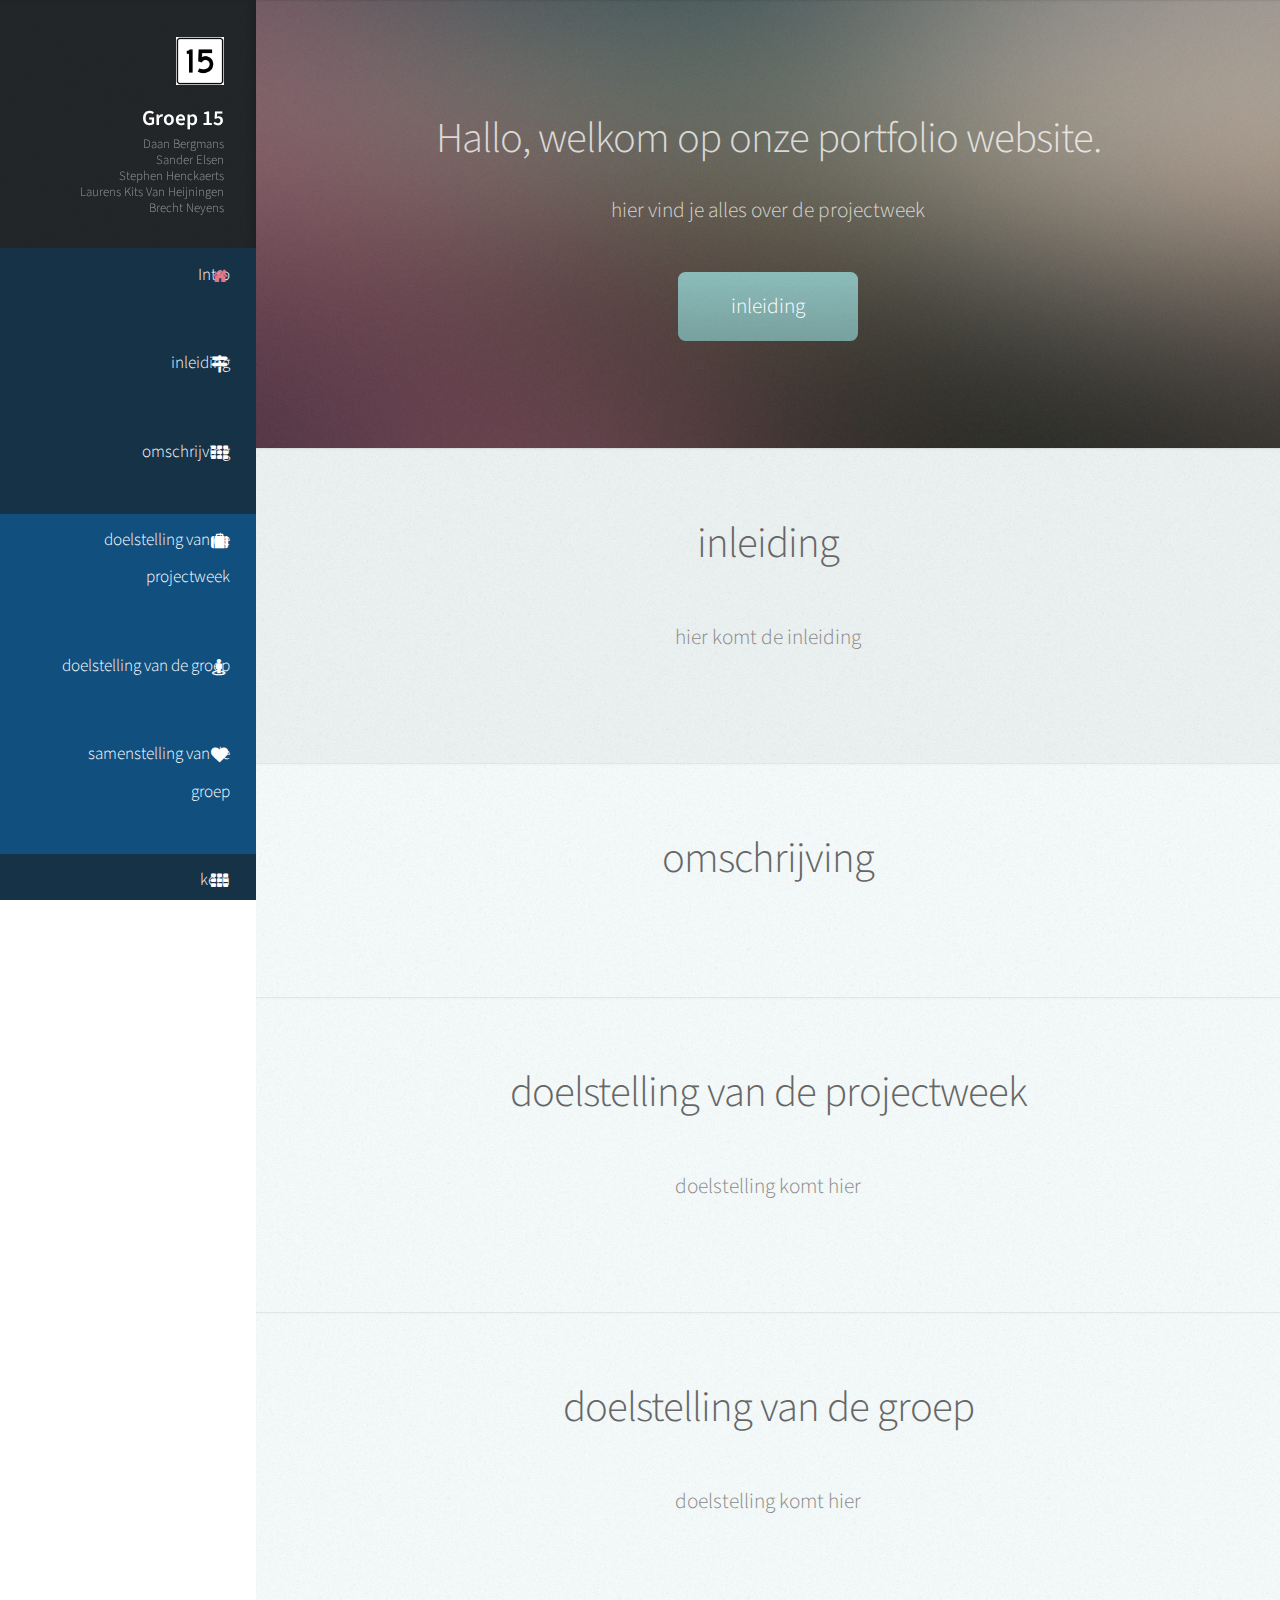
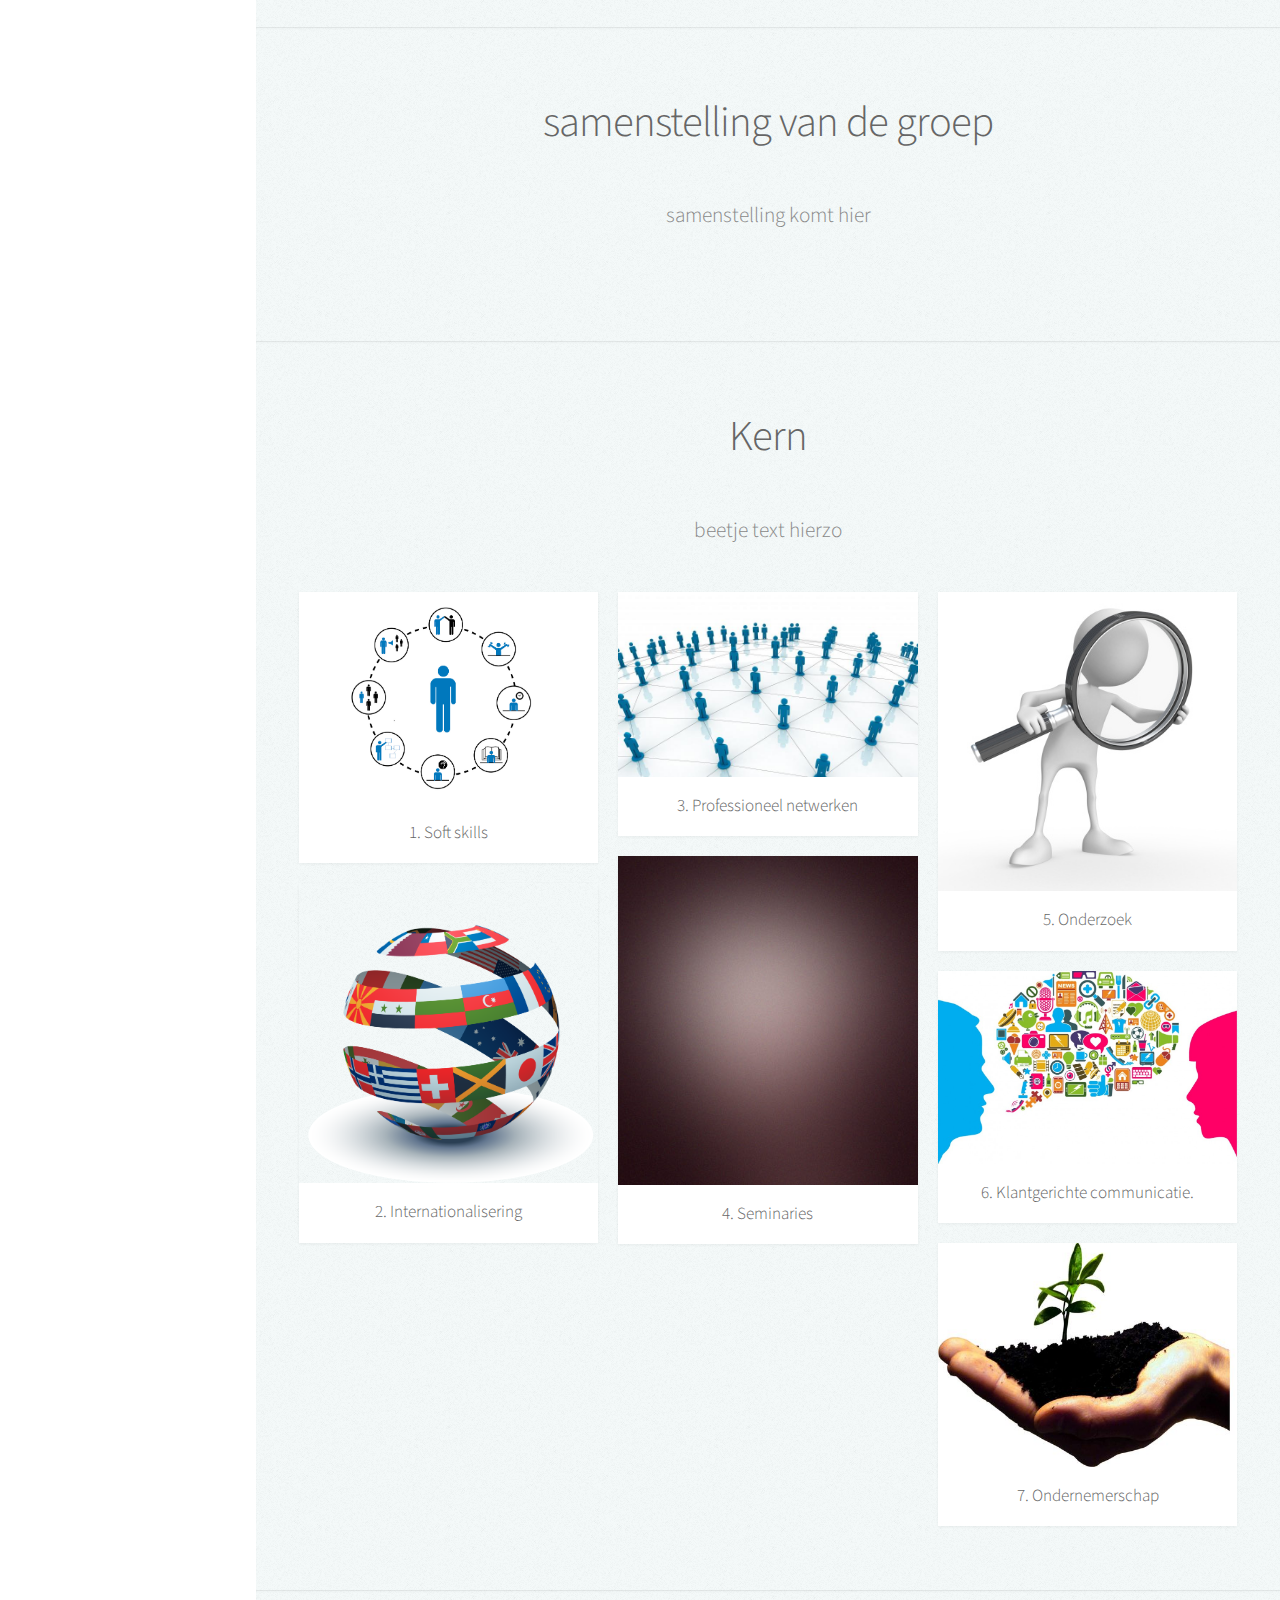
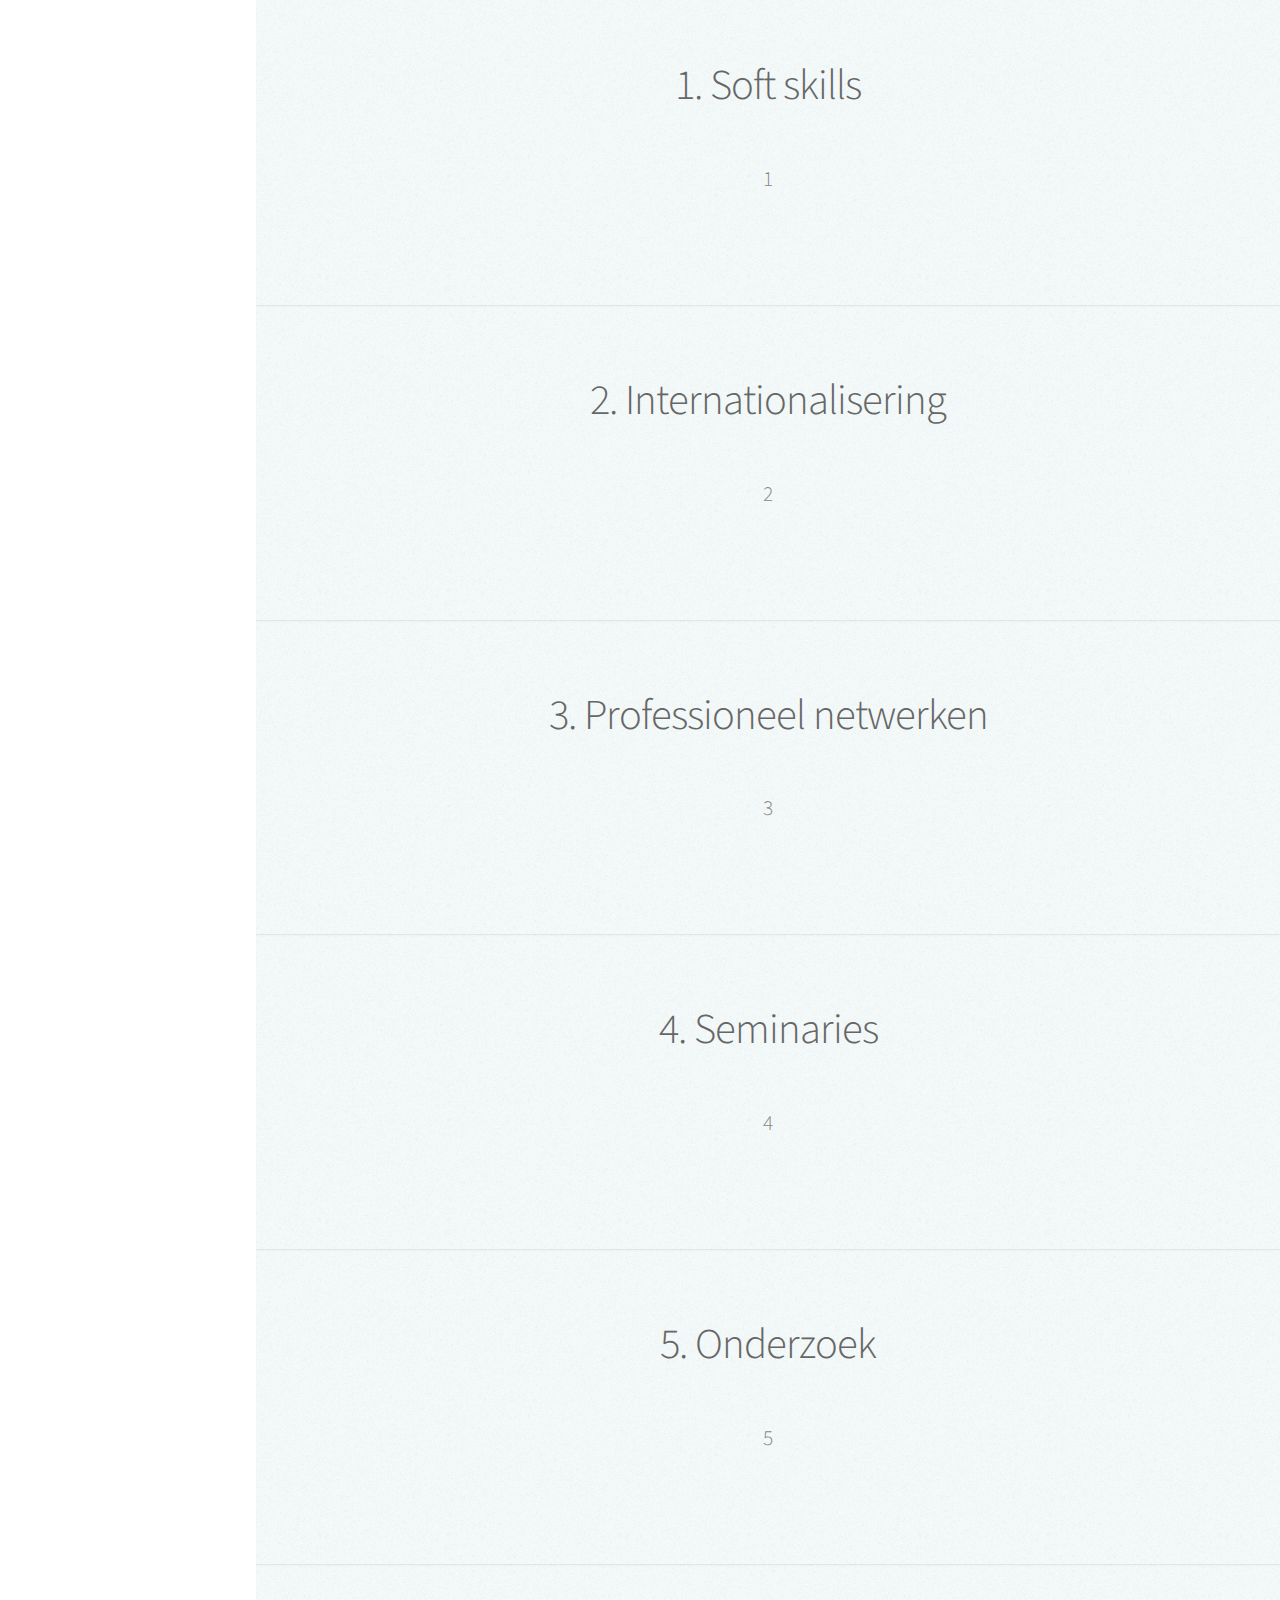
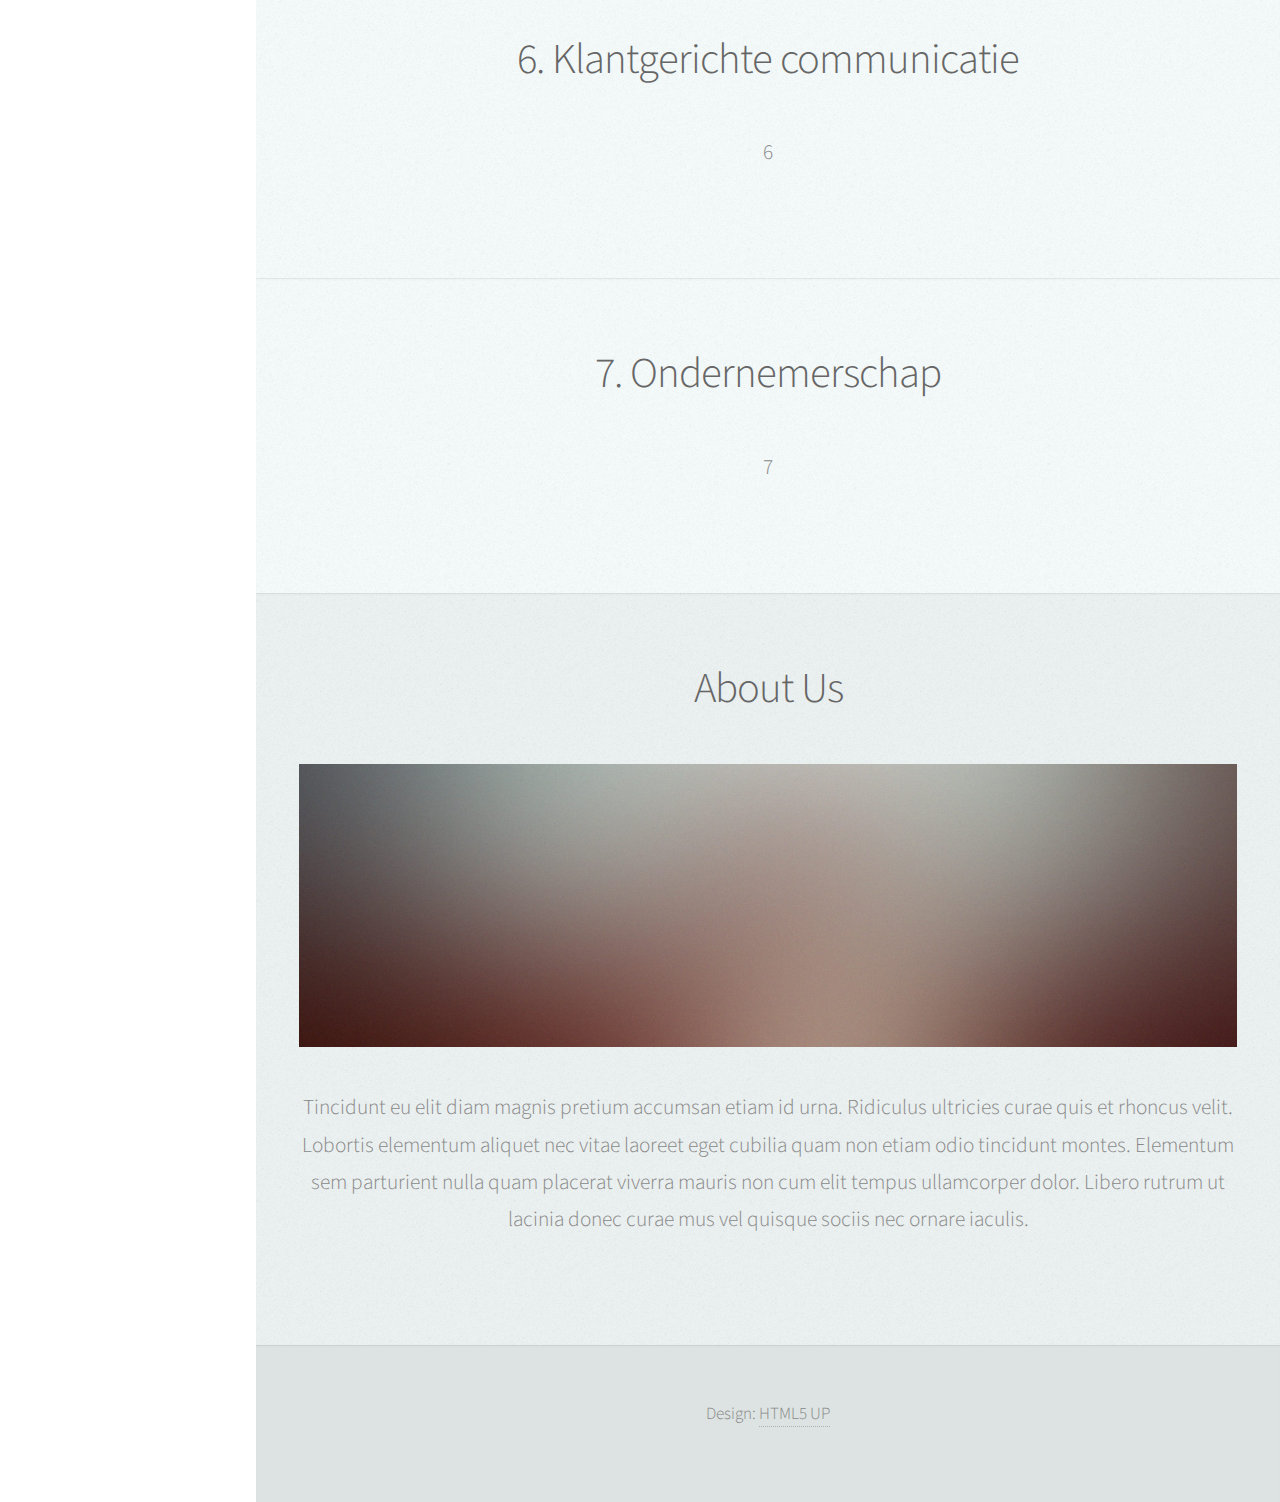
==== commit 2a5e0799: "picture update" ====
--- a/index.html
+++ b/index.html
@@ -131,13 +131,13 @@
 							<div class="row">
 								<div class="4u 12u$(mobile)">
 									<article class="item">
-										<a href="#1" class="image fit"><img src="images/pic02.jpg" alt="" /></a>
+										<a href="#1" class="image fit"><img src="images/pic01.jpg" alt="" /></a>
 										<header>
 											<h3>1. Soft skills</h3>
 										</header>
 									</article>
 									<article class="item">
-										<a href="#2" class="image fit"><img src="images/pic03.jpg" alt="" /></a>
+										<a href="#2" class="image fit"><img src="images/pic02.jpg" alt="" /></a>
 										<header>
 											<h3>2. Internationalisering</h3>
 										</header>
@@ -145,13 +145,13 @@
 								</div>
 								<div class="4u 12u$(mobile)">
 									<article class="item">
-										<a href="#3" class="image fit"><img src="images/pic04.jpg" alt="" /></a>
+										<a href="#3" class="image fit"><img src="images/pic03.jpg" alt="" /></a>
 										<header>
 											<h3>3. Professioneel netwerken</h3>
 										</header>
 									</article>
 									<article class="item">
-										<a href="#4" class="image fit"><img src="images/pic05.jpg" alt="" /></a>
+										<a href="#4" class="image fit"><img src="images/pic04.jpg" alt="" /></a>
 										<header>
 											<h3>4. Seminaries</h3>
 										</header>
@@ -159,13 +159,13 @@
 								</div>
 								<div class="4u$ 12u$(mobile)">
 									<article class="item">
-										<a href="#5" class="image fit"><img src="images/pic06.jpg" alt="" /></a>
+										<a href="#5" class="image fit"><img src="images/pic05.jpg" alt="" /></a>
 										<header>
 											<h3>5. Onderzoek</h3>
 										</header>
 									</article>
 									<article class="item">
-										<a href="#6" class="image fit"><img src="images/pic07.jpg" alt="" /></a>
+										<a href="#6" class="image fit"><img src="images/pic06.jpg" alt="" /></a>
 										<header>
 											<h3>6. Klantgerichte communicatie.</h3>
 										</header>
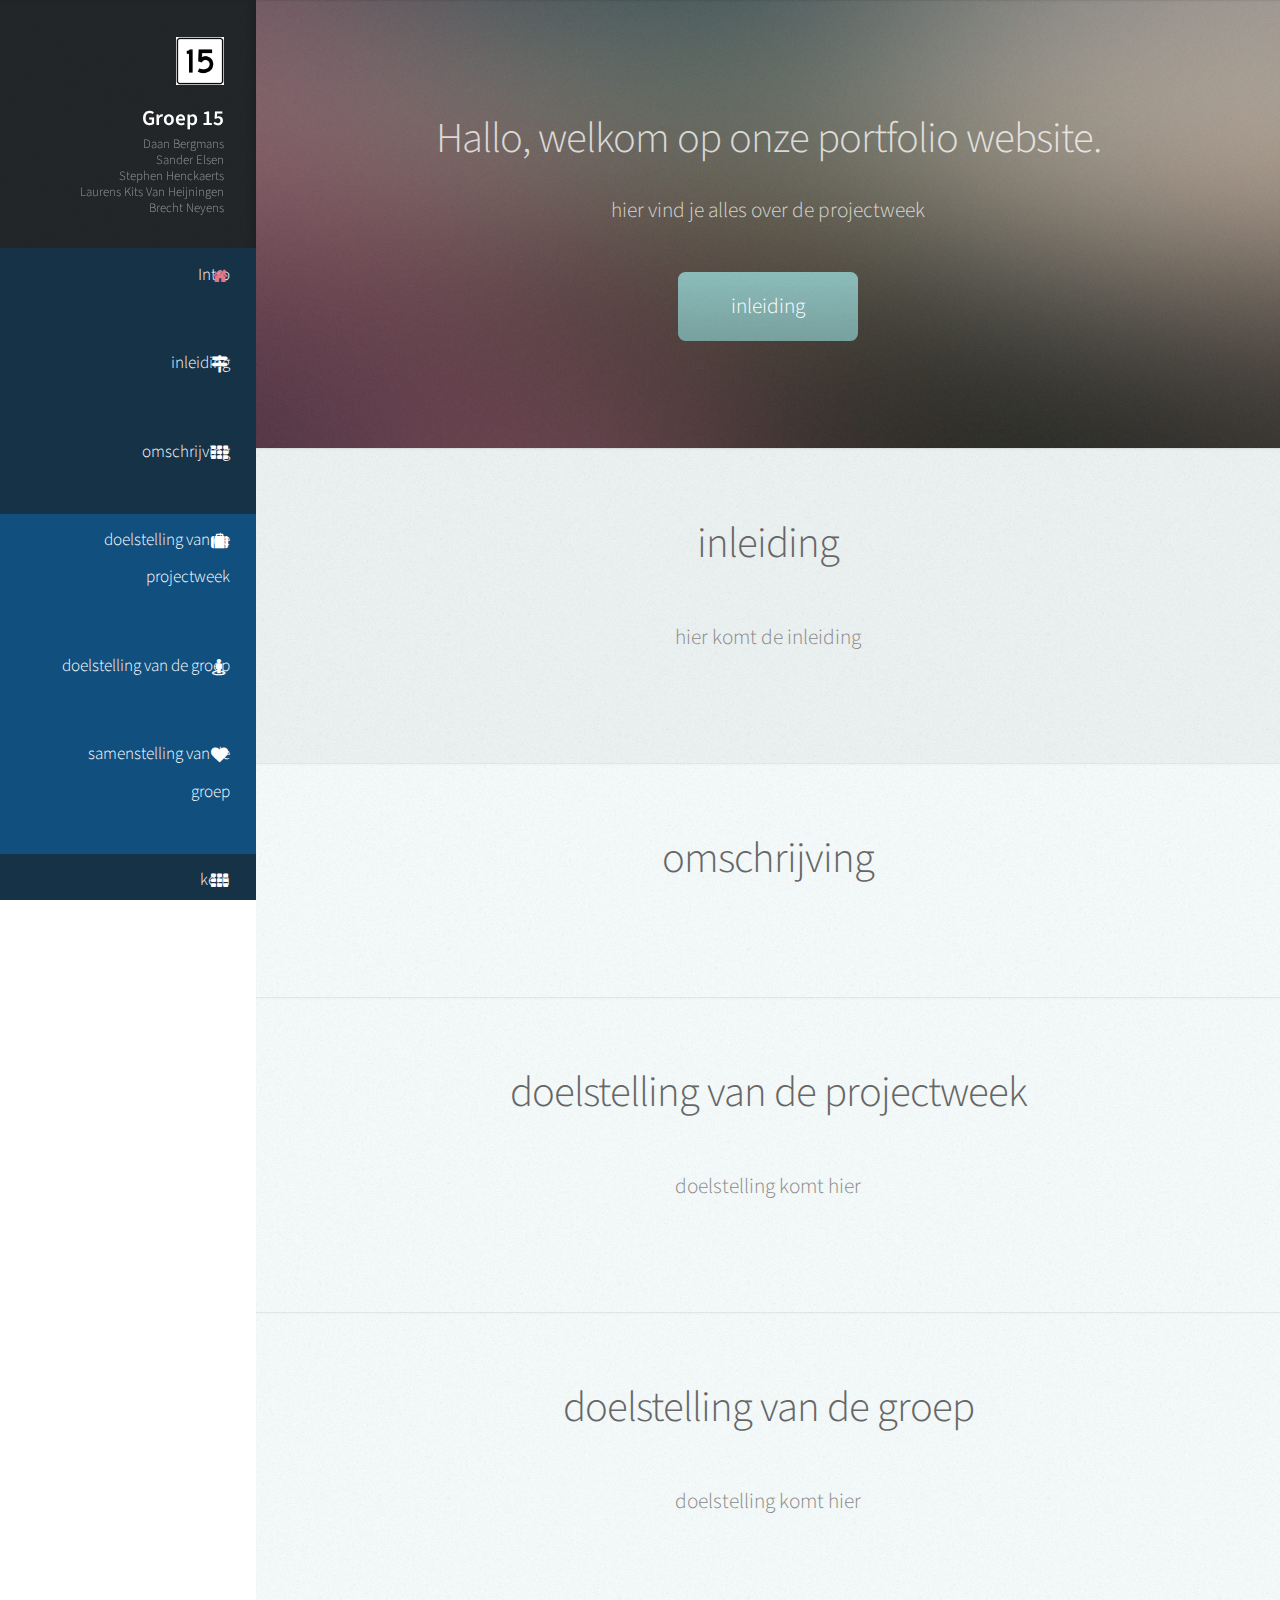
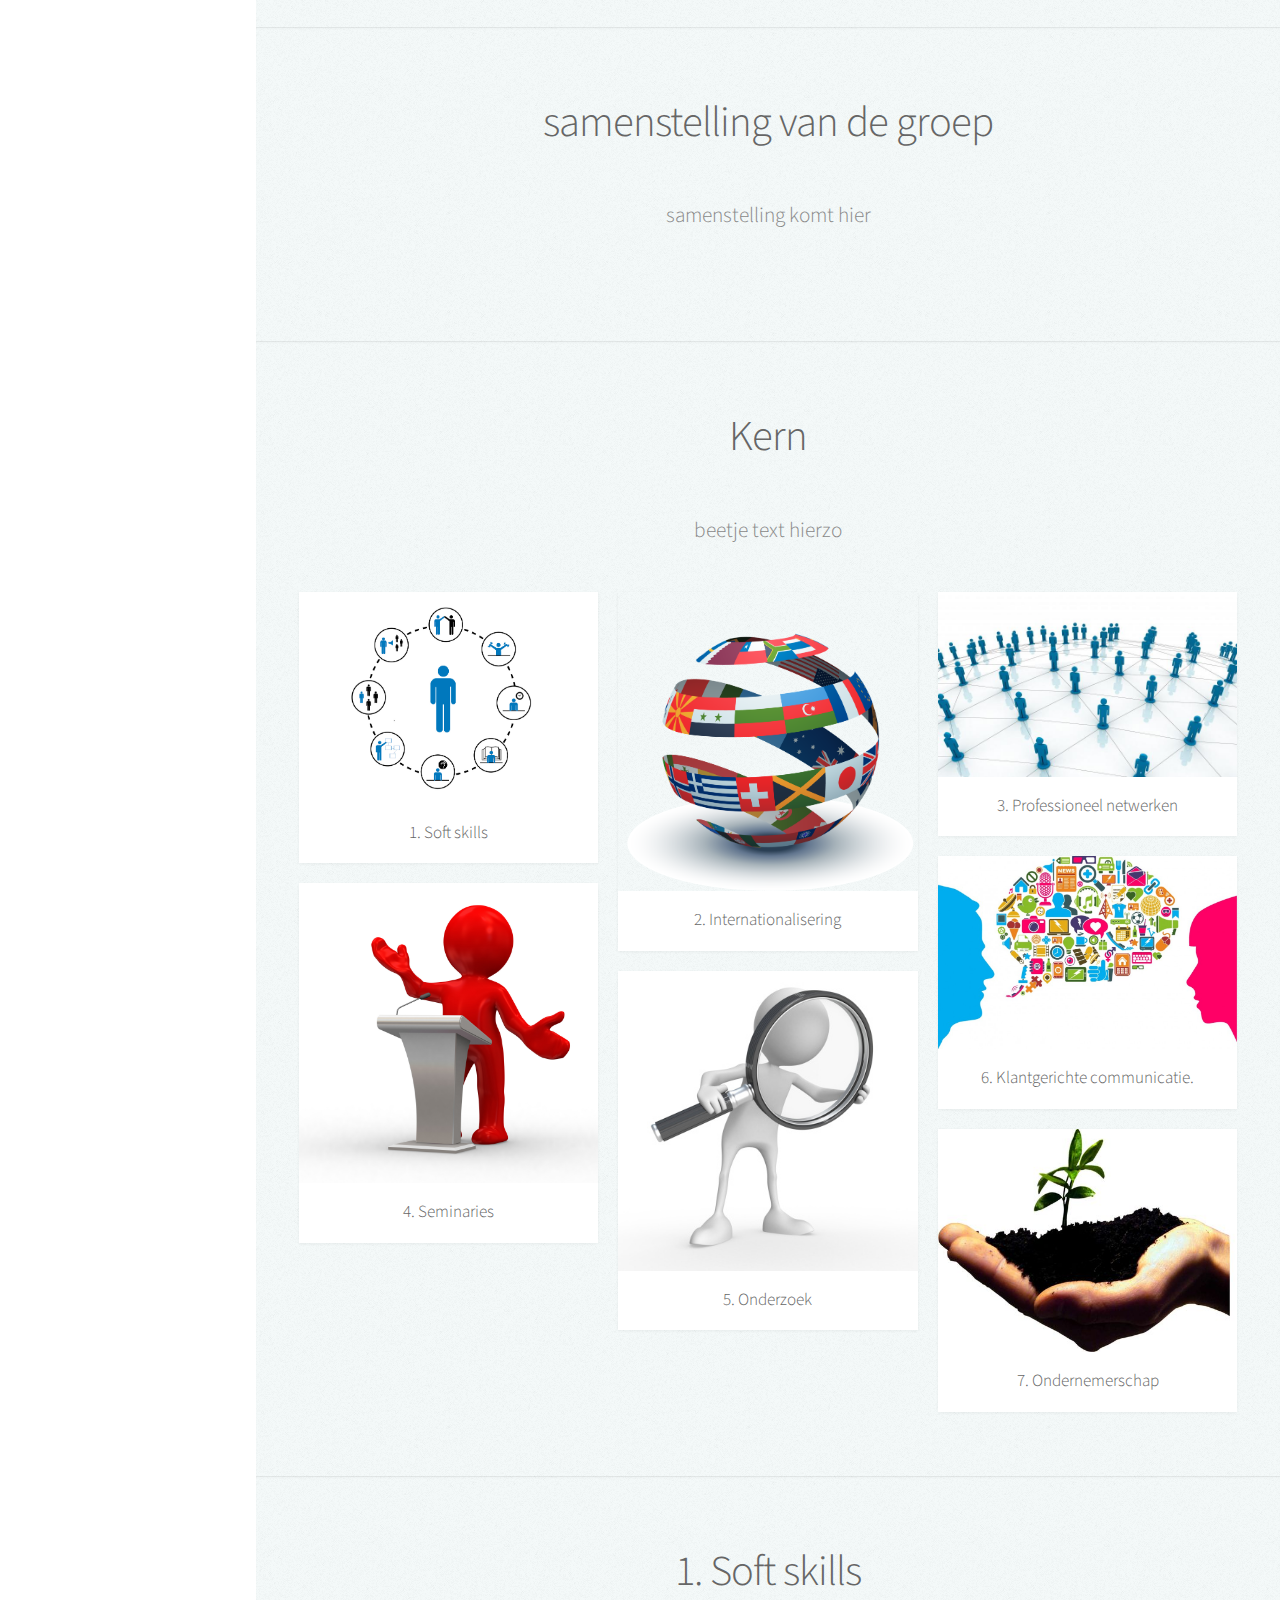
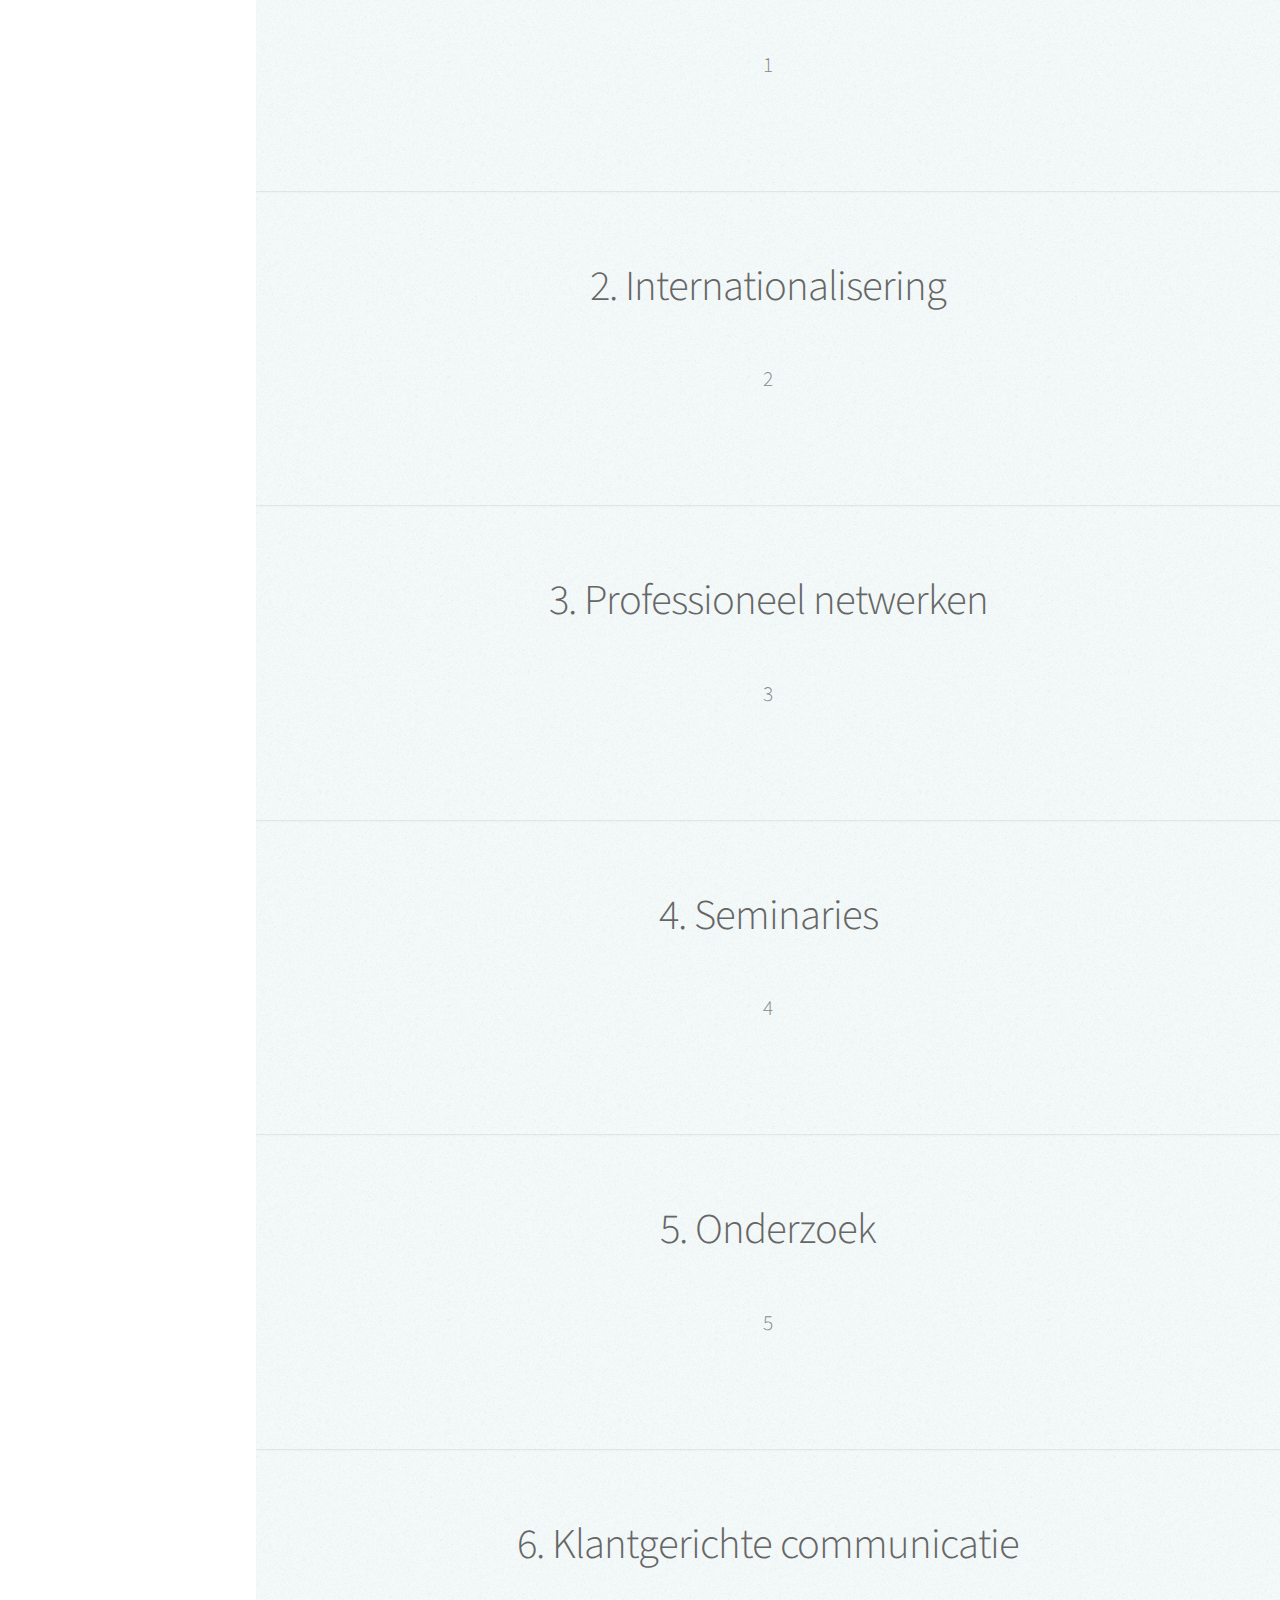
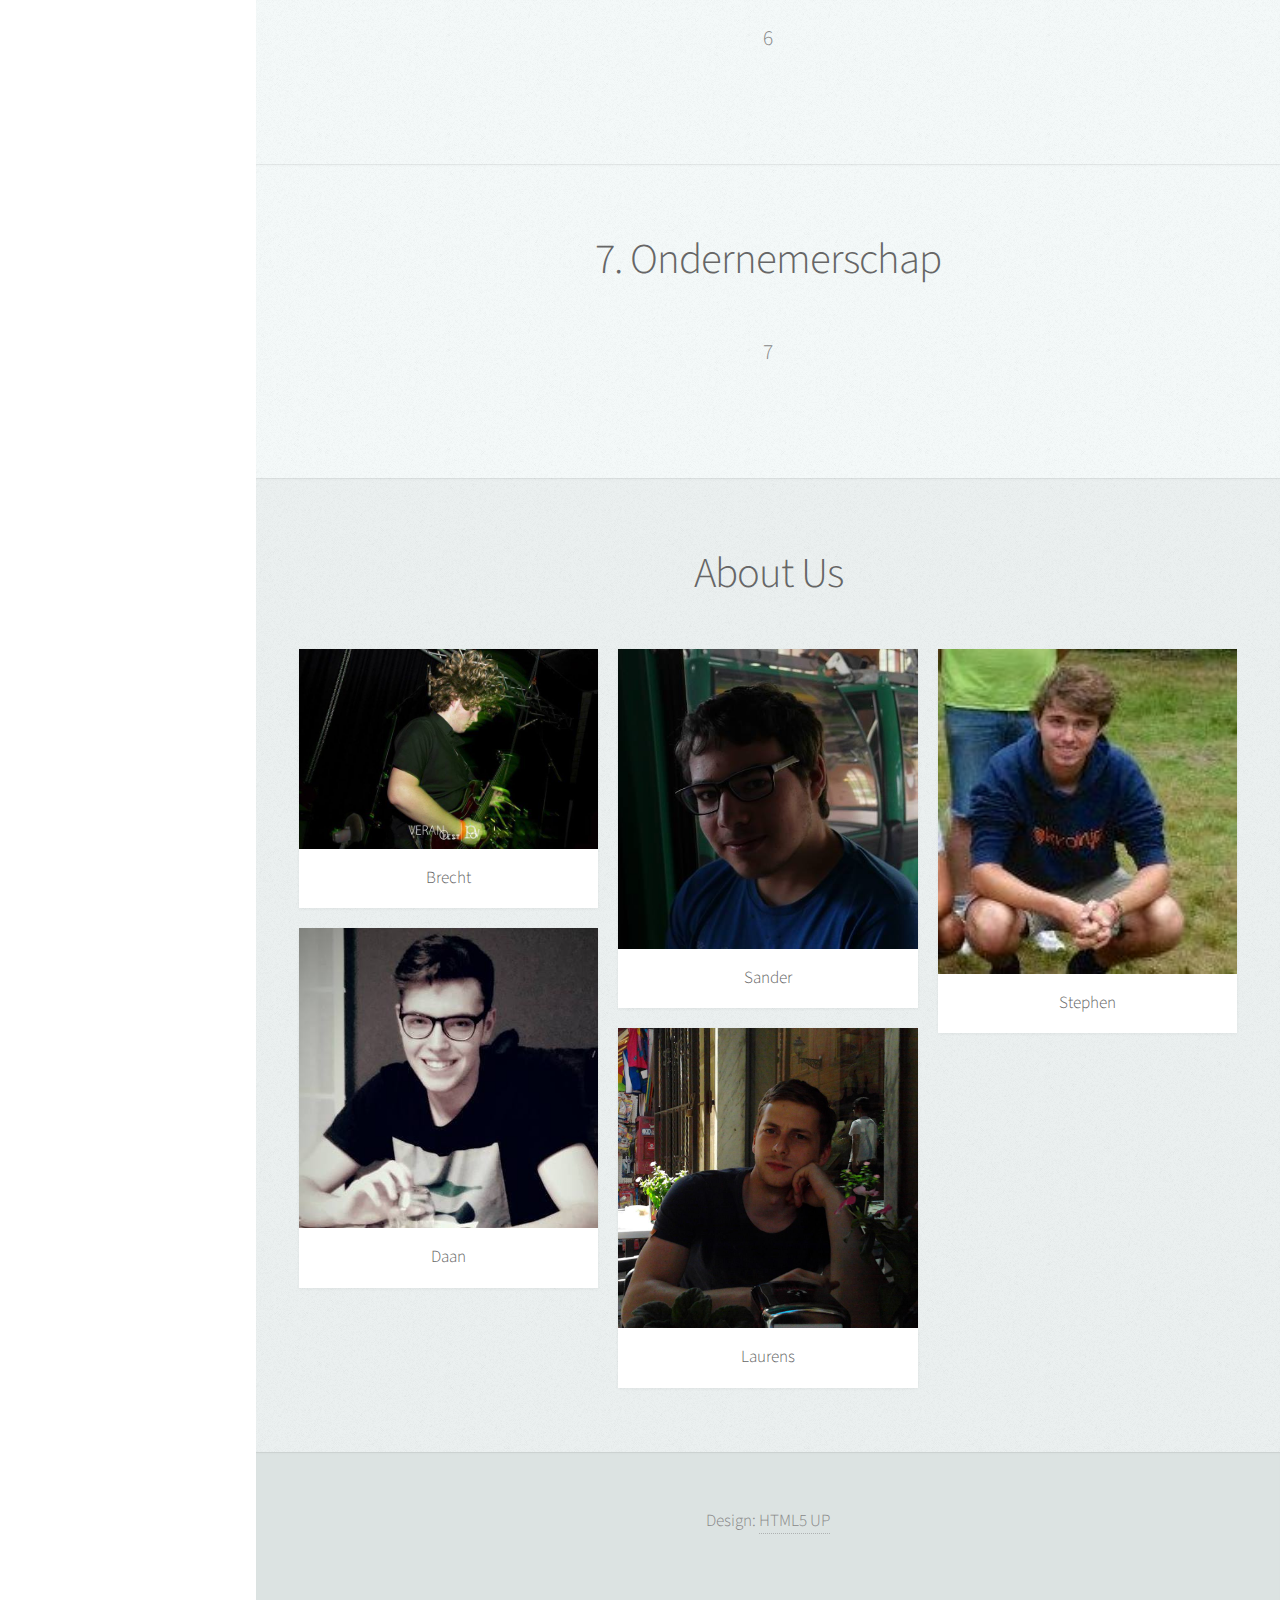
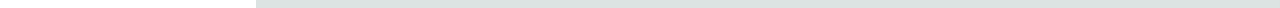
==== commit 2dac4a4d: "moved vids" ====
--- a/index.html
+++ b/index.html
@@ -137,31 +137,31 @@
 										</header>
 									</article>
 									<article class="item">
+										<a href="#4" class="image fit"><img src="images/pic04.jpg" alt="" /></a>
+										<header>
+											<h3>4. Seminaries</h3>
+										</header>
+									</article>
+								</div>
+								<div class="4u 12u$(mobile)">
+									<article class="item">
 										<a href="#2" class="image fit"><img src="images/pic02.jpg" alt="" /></a>
 										<header>
 											<h3>2. Internationalisering</h3>
 										</header>
 									</article>
-								</div>
-								<div class="4u 12u$(mobile)">
+									<article class="item">
+										<a href="#5" class="image fit"><img src="images/pic05.jpg" alt="" /></a>
+										<header>
+											<h3>5. Onderzoek</h3>
+										</header>
+									</article>
+								</div>
+								<div class="4u$ 12u$(mobile)">
 									<article class="item">
 										<a href="#3" class="image fit"><img src="images/pic03.jpg" alt="" /></a>
 										<header>
 											<h3>3. Professioneel netwerken</h3>
-										</header>
-									</article>
-									<article class="item">
-										<a href="#4" class="image fit"><img src="images/pic04.jpg" alt="" /></a>
-										<header>
-											<h3>4. Seminaries</h3>
-										</header>
-									</article>
-								</div>
-								<div class="4u$ 12u$(mobile)">
-									<article class="item">
-										<a href="#5" class="image fit"><img src="images/pic05.jpg" alt="" /></a>
-										<header>
-											<h3>5. Onderzoek</h3>
 										</header>
 									</article>
 									<article class="item">
@@ -253,14 +253,44 @@
 								<h2>About Us</h2>
 							</header>
 
-							<a href="#" class="image featured"><img src="images/pic08.jpg" alt="" /></a>
-
-							<p>Tincidunt eu elit diam magnis pretium accumsan etiam id urna. Ridiculus
-							ultricies curae quis et rhoncus velit. Lobortis elementum aliquet nec vitae
-							laoreet eget cubilia quam non etiam odio tincidunt montes. Elementum sem
-							parturient nulla quam placerat viverra mauris non cum elit tempus ullamcorper
-							dolor. Libero rutrum ut lacinia donec curae mus vel quisque sociis nec
-							ornare iaculis.</p>
+							<div class="row">
+								<div class="4u 12u$(mobile)">
+									<article class="item">
+										<a class="image fit"><img src="images/Brecht.jpg" alt="" /></a>
+										<header>
+											<h3>Brecht</h3>
+										</header>
+									</article>
+									<article class="item">
+										<a class="image fit"><img src="images/Daan.jpg" alt="" /></a>
+										<header>
+											<h3>Daan</h3>
+										</header>
+									</article>
+								</div>
+								<div class="4u 12u$(mobile)">
+									<article class="item">
+										<a class="image fit"><img src="images/Sander.jpg" alt="" /></a>
+										<header>
+											<h3>Sander</h3>
+										</header>
+									</article>
+									<article class="item">
+										<a href="#4" class="image fit"><img src="images/Laurens.jpg" alt="" /></a>
+										<header>
+											<h3>Laurens</h3>
+										</header>
+									</article>
+								</div>
+								<div class="4u$ 12u$(mobile)">
+									<article class="item">
+										<a href="#5" class="image fit"><img src="images/Stephen.jpg" alt="" /></a>
+										<header>
+											<h3>Stephen</h3>
+										</header>
+									</article>
+								</div>
+							</div>
 
 						</div>
 					</section>
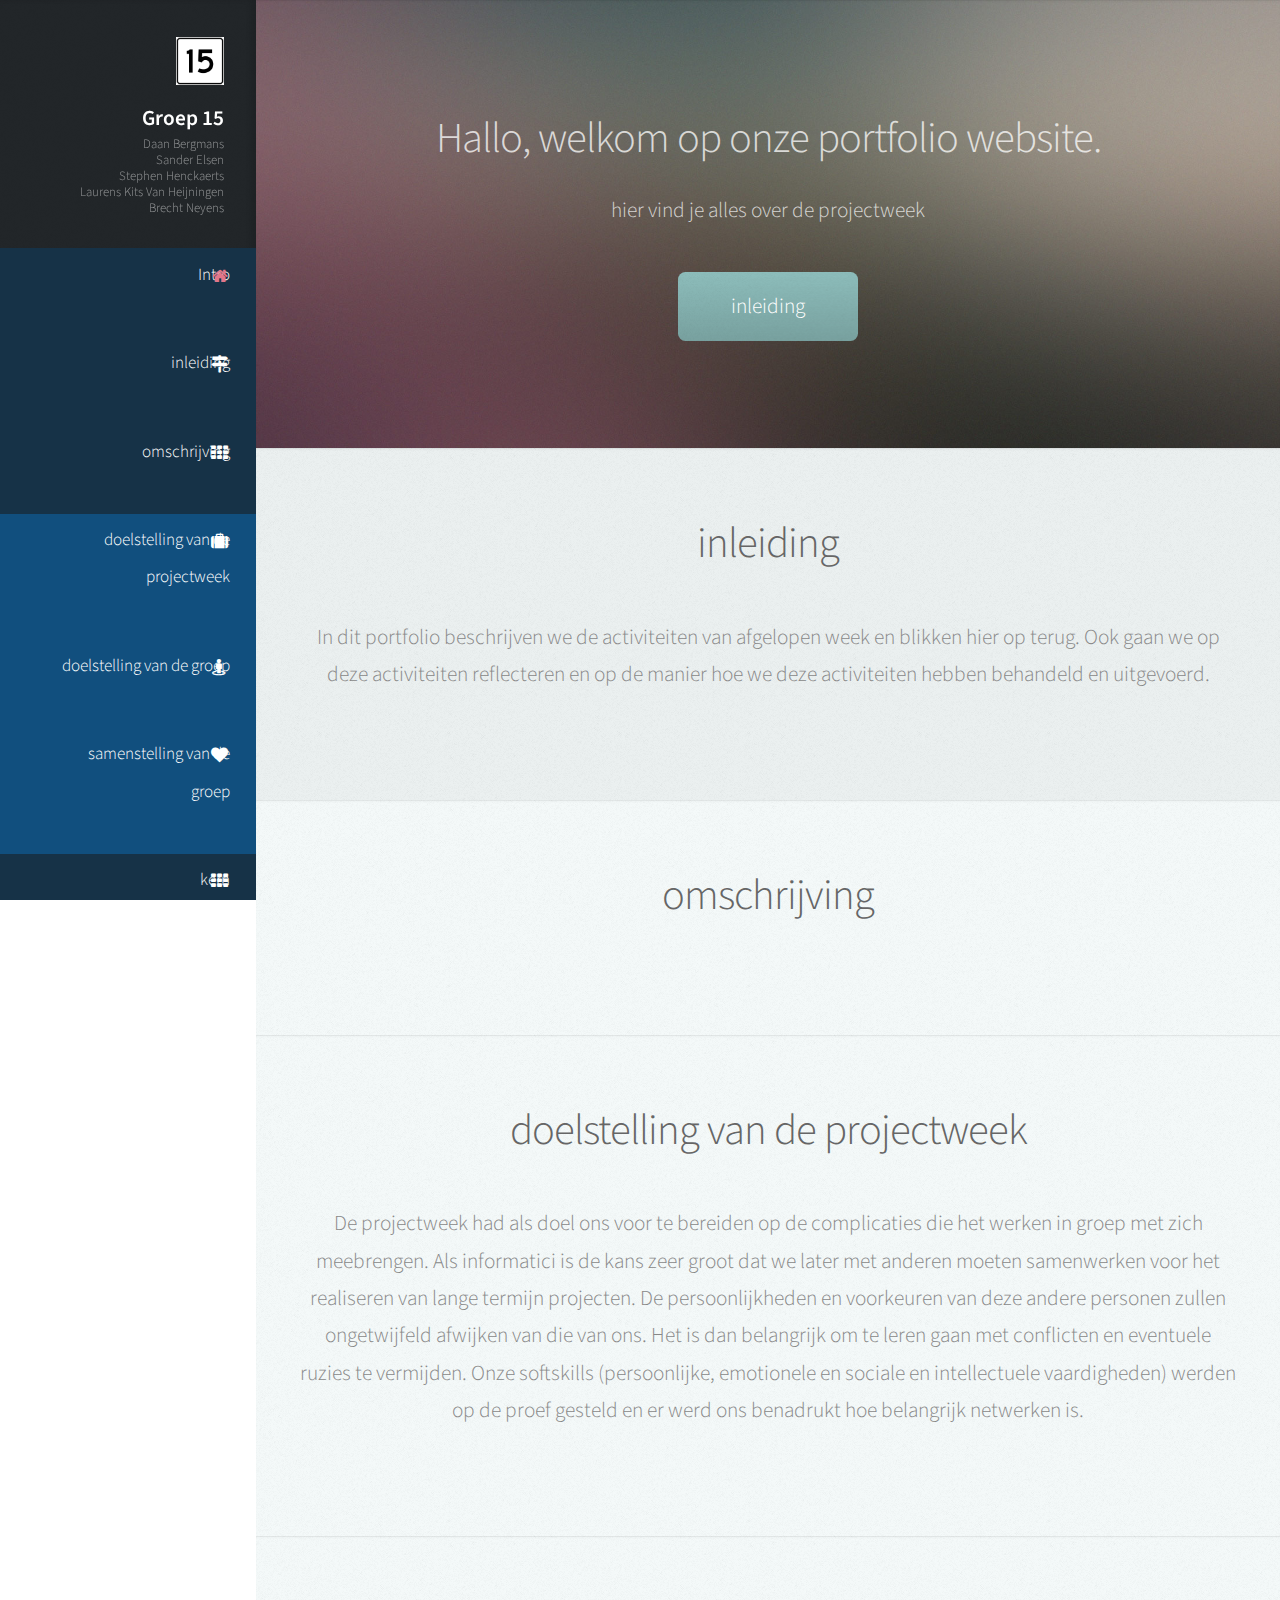
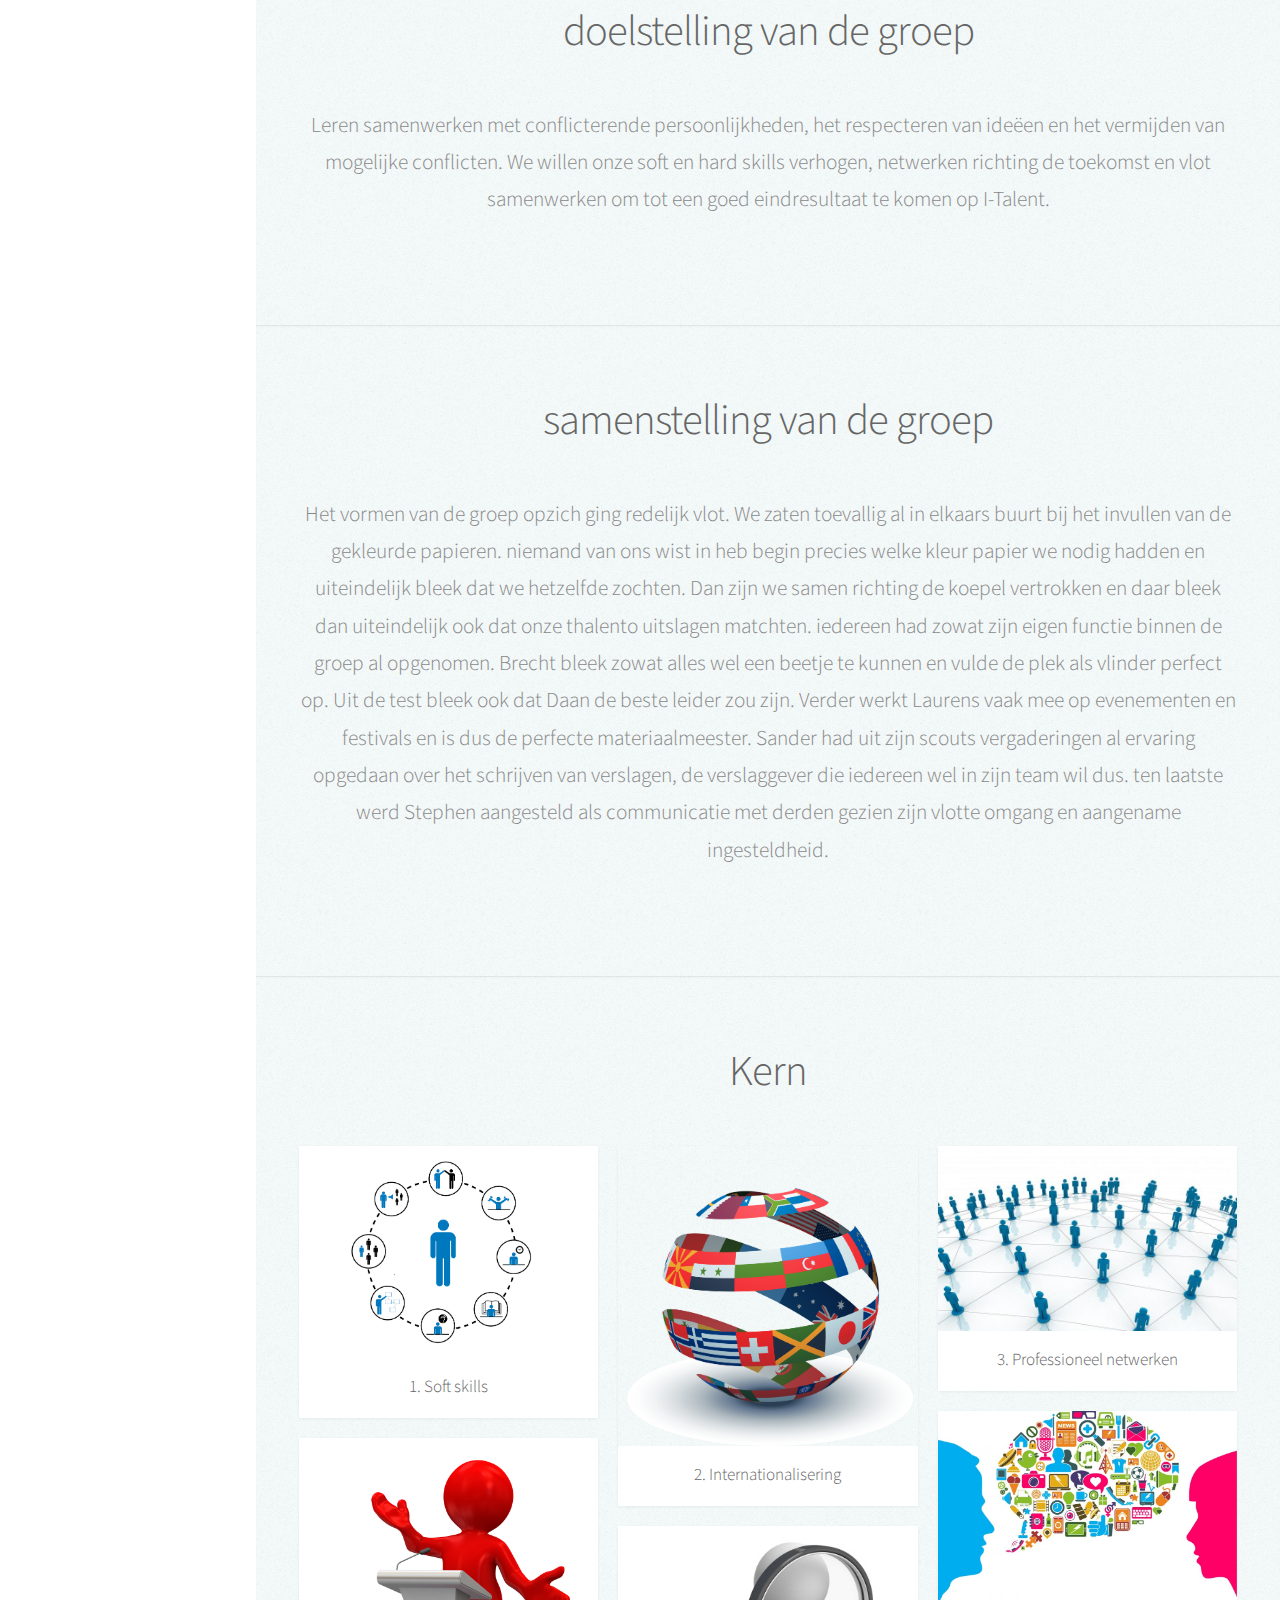
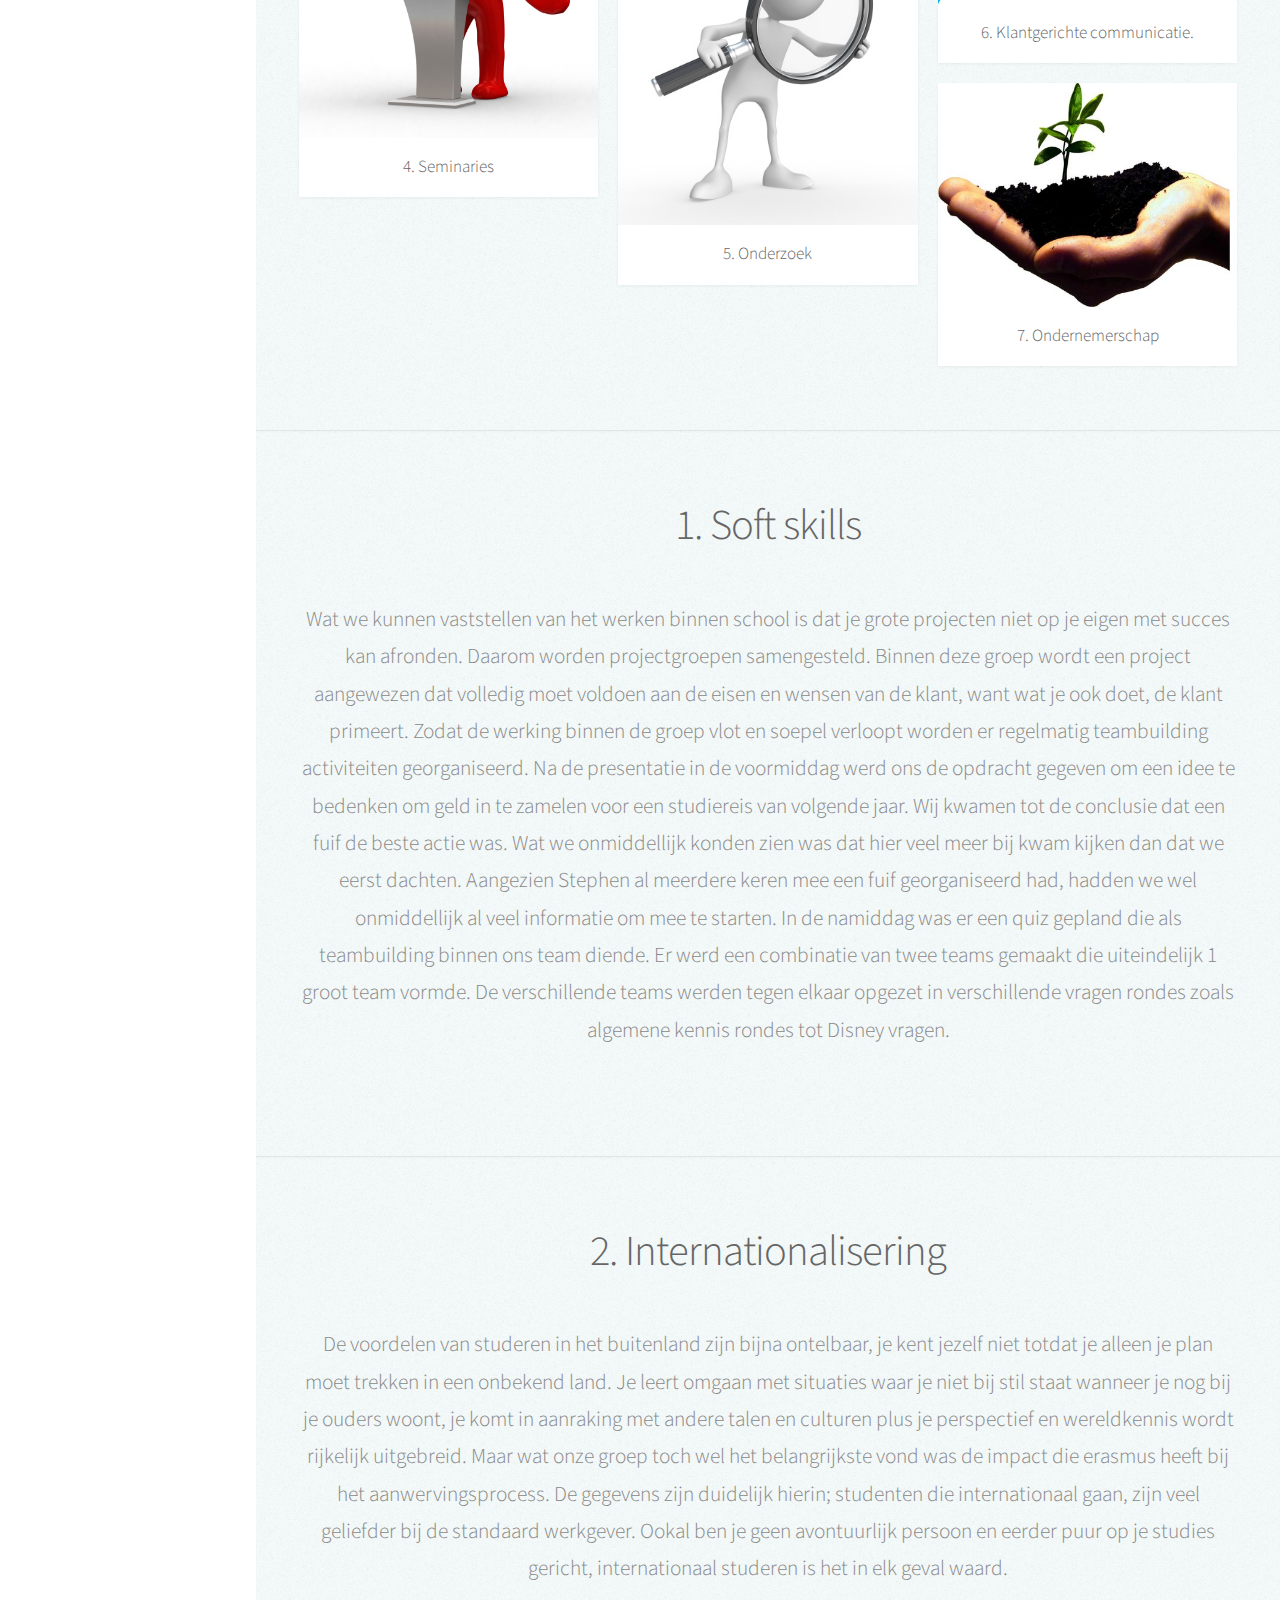
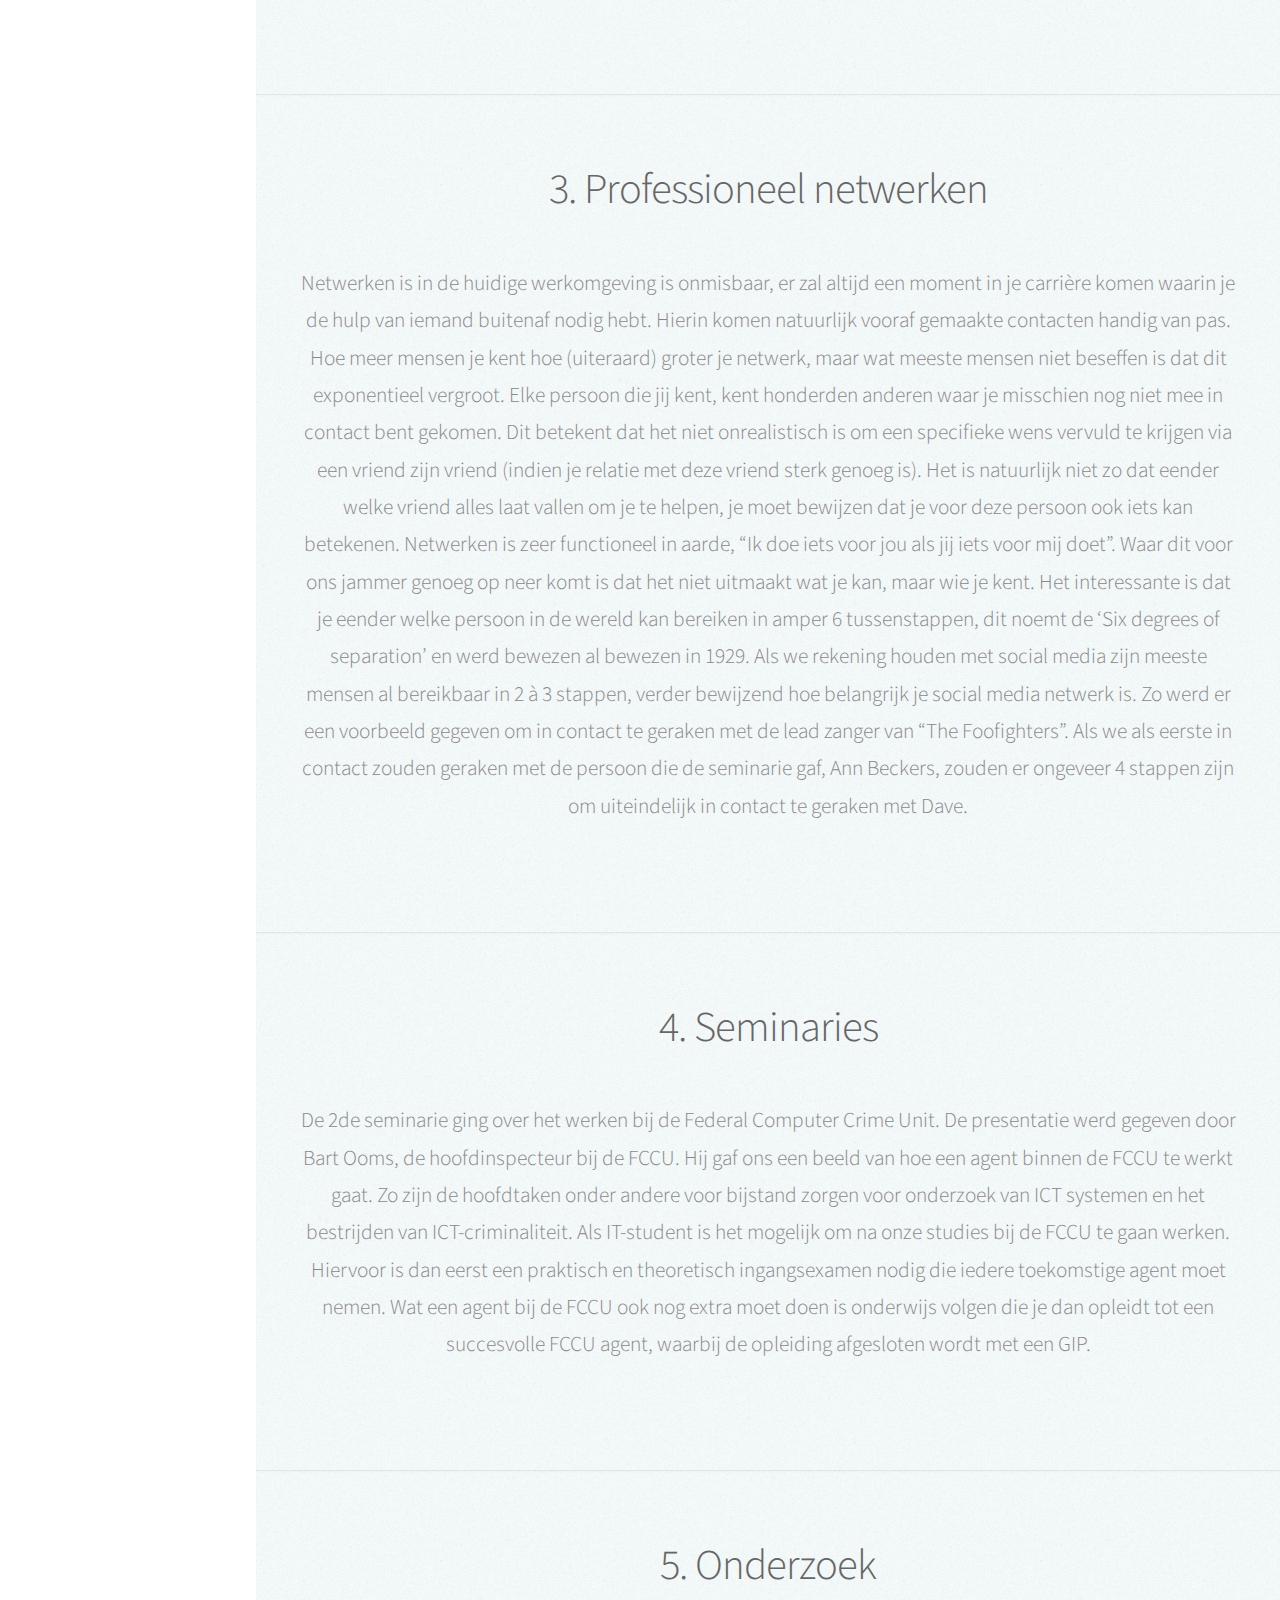
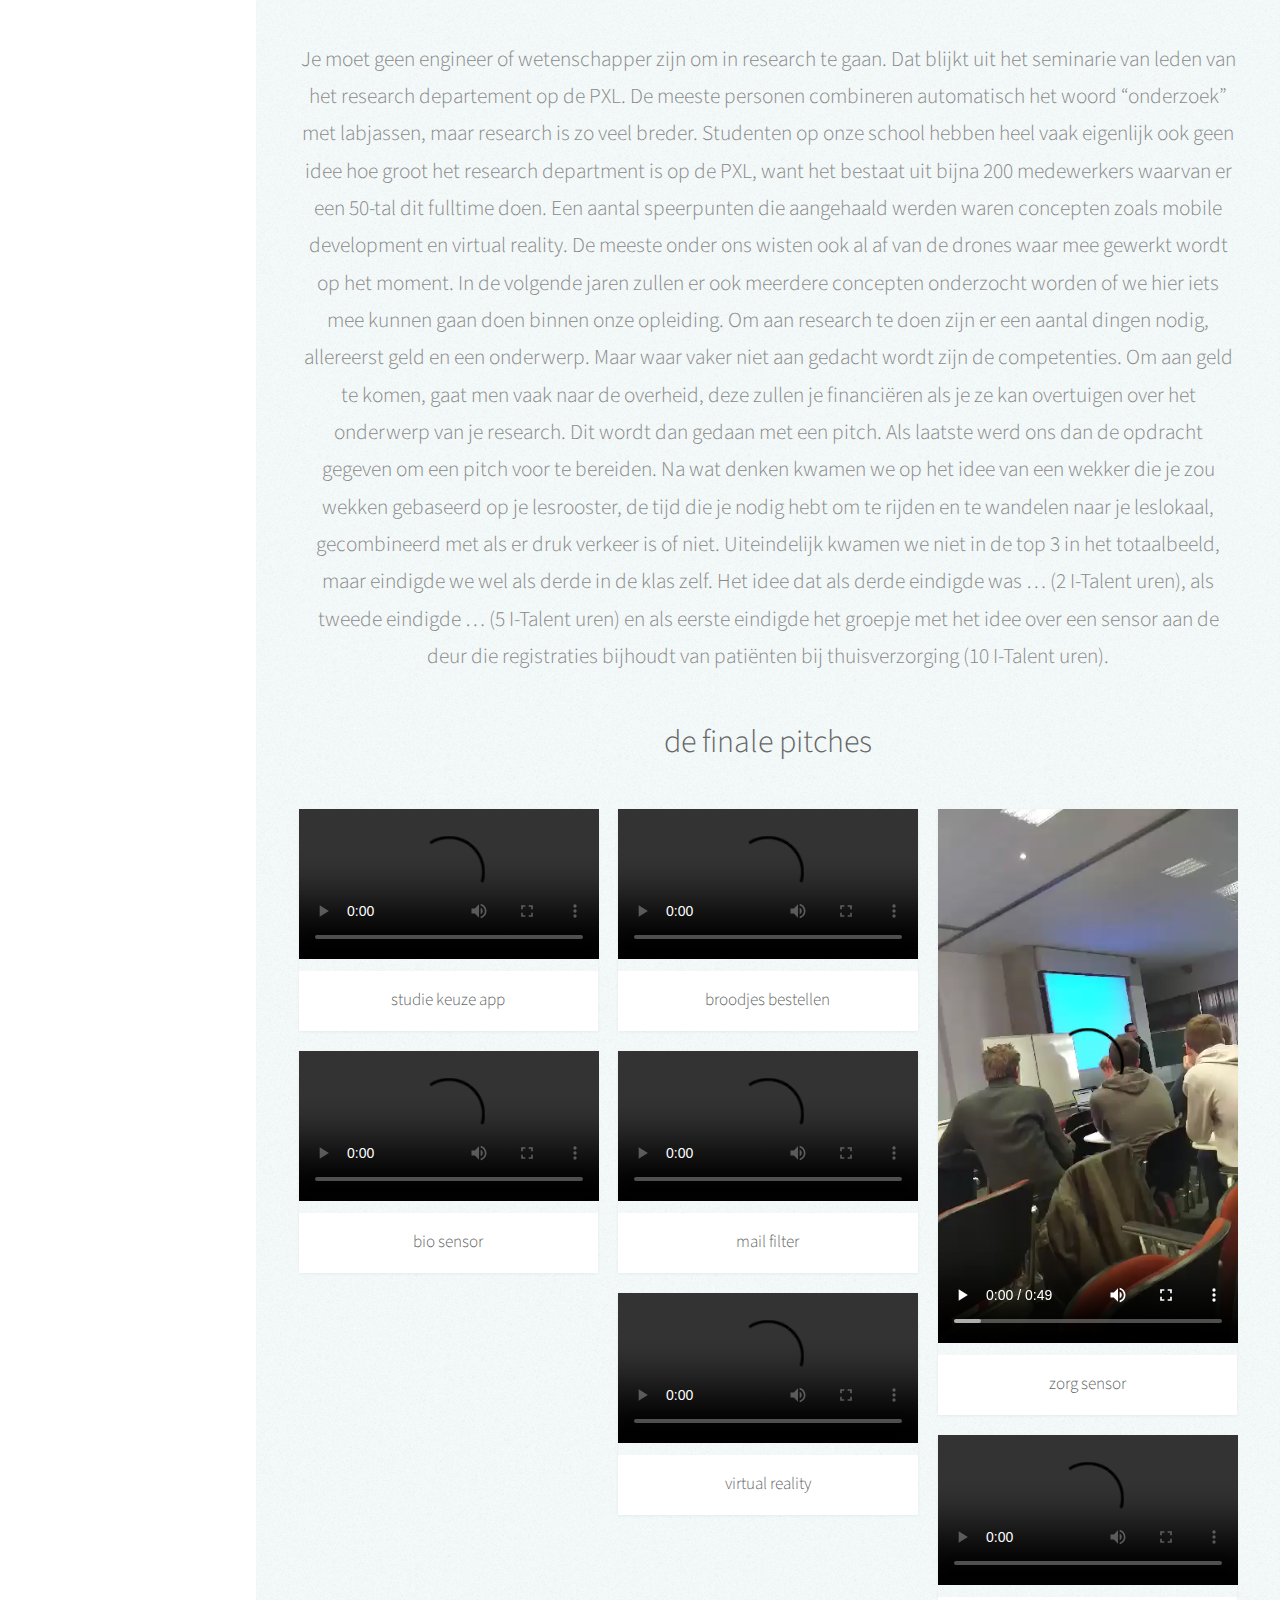
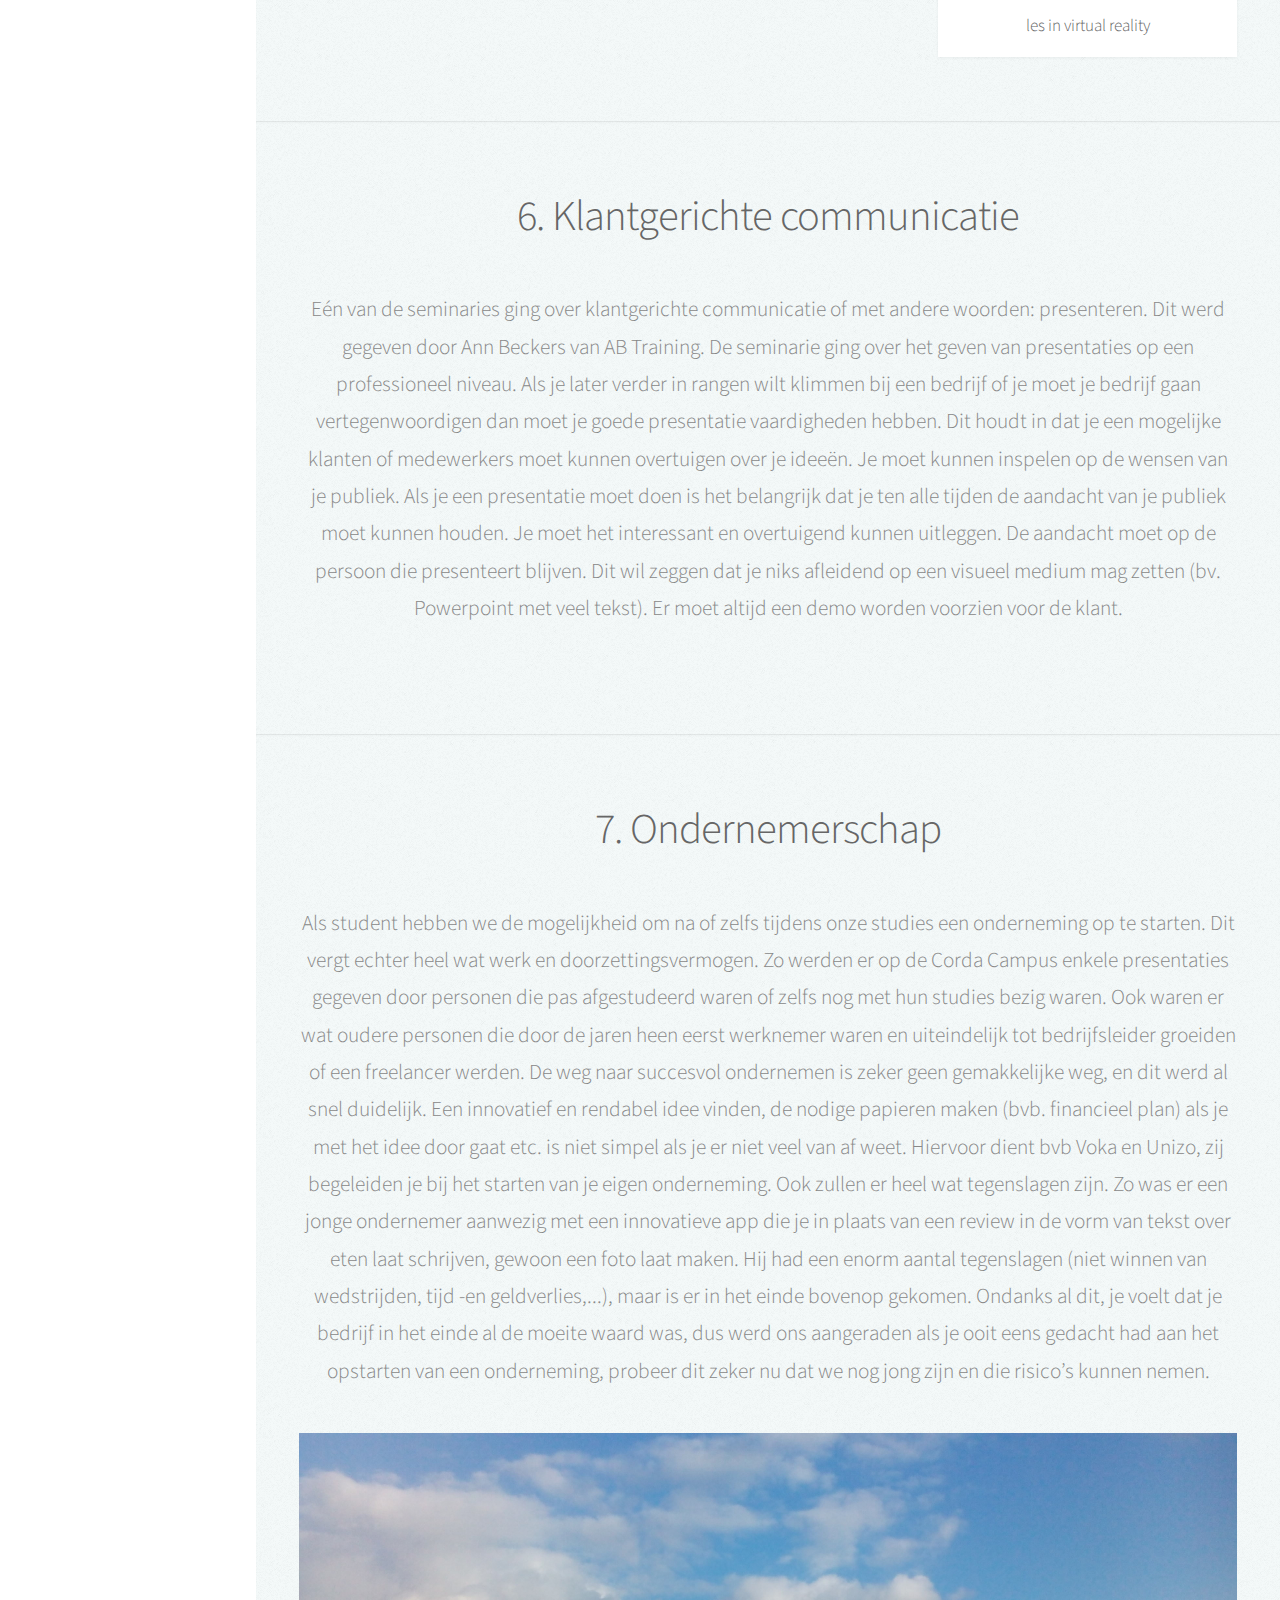
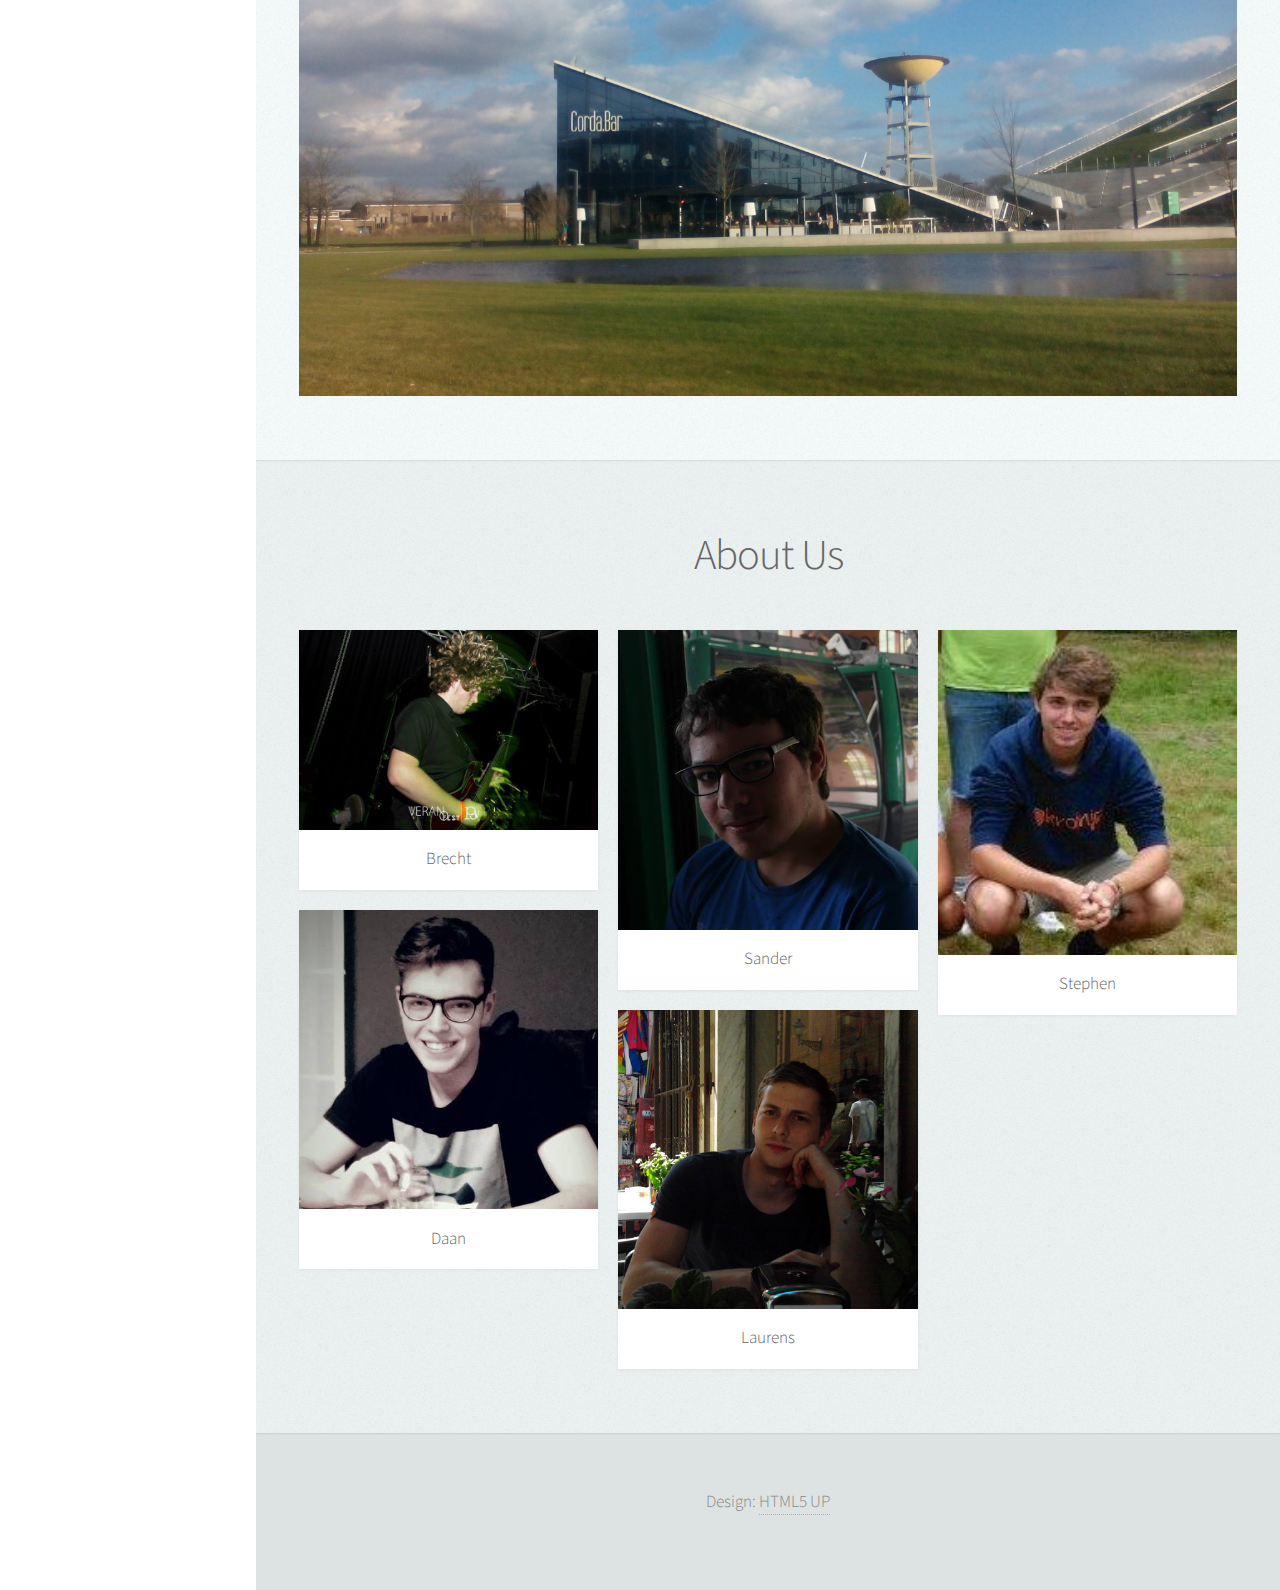
==== commit 960c3fe3: "dummy text" ====
--- a/index.html
+++ b/index.html
@@ -5,315 +5,456 @@
 	Free for personal and commercial use under the CCA 3.0 license (html5up.net/license)
 -->
 <html>
-	<head>
-		<title>Prologue by HTML5 UP</title>
-		<meta charset="utf-8" />
-		<meta name="viewport" content="width=device-width, initial-scale=1" />
-		<link rel="stylesheet" href="assets/css/main.css" />
-	</head>
-	<body>
-
-		<!-- Header -->
-			<div id="header">
-
-				<div class="top">
-
-					<!-- Logo -->
-						<div id="logo">
-							<span class="image avatar48"><img src="images/avatar.jpg" alt="" /></span>
-							<h1 id="title">Groep 15</h1>
-							<p>
-                                Daan Bergmans </br>
-                                Sander Elsen </br>
-                                Stephen Henckaerts</br>
-                                Laurens Kits Van Heijningen</br>
-                                Brecht Neyens </br>
-							    </p>
-						</div>
-
-					<!-- Nav -->
-						<nav id="nav">
-							<ul>
-								<li><a href="#top" id="top-link" class="skel-layers-ignoreHref main"><p><span class="icon fa-home"></span>&emsp;&emsp;Intro</p></a></li>
-								<li><a href="#inleiding" id="portfolio-link" class="skel-layers-ignoreHref main"><p><span class="icon fa-map-signs"></span>&emsp;&emsp;inleiding</p></a></li>
-								<li><a href="#omschrijving" id="portfolio-link" class="skel-layers-ignoreHref main"><p><span class="icon fa-th"></span>&emsp;&emsp;omschrijving</p></a></li>
-								<li><a href="#doelweek" id="portfolio-link" class="skel-layers-ignoreHref sub"><p><span class="icon fa-suitcase"></span>&emsp;&emsp;doelstelling van de projectweek</p></a></li>
-								<li><a href="#doelgroep" id="portfolio-link" class="skel-layers-ignoreHref sub"><p><span class="icon fa-street-view"></span>&emsp;&emsp;doelstelling van de groep</p></a></li>
-								<li><a href="#samenstelling" id="portfolio-link" class="skel-layers-ignoreHref sub"><p><span class="icon fa-heart"></span>&emsp;&emsp;samenstelling van de groep</p></a></li>
-								<li><a href="#Kern" id="portfolio-link" class="skel-layers-ignoreHref main"><p><span class="icon fa-th"></span>&emsp;&emsp;kern</p></a></li>
-								<li><a href="#1" id="portfolio-link" class="skel-layers-ignoreHref sub"><p><span class="icon fa-lightbulb-o"></span>&emsp;&emsp;1. Soft skills</p></a></li>
-								<li><a href="#2" id="portfolio-link" class="skel-layers-ignoreHref sub"><p><span class="icon fa-flag"></span>&emsp;&emsp;2. Internationalisering</p></a></li>
-								<li><a href="#3" id="portfolio-link" class="skel-layers-ignoreHref sub"><p><span class="icon fa-briefcase"></span>&emsp;&emsp;3. Professioneel netwerken</p></a></li>
-								<li><a href="#4" id="portfolio-link" class="skel-layers-ignoreHref sub"><p><span class="icon fa-pie-chart"></span>&emsp;&emsp;4. Seminaries</p></a></li>
-								<li><a href="#5" id="portfolio-link" class="skel-layers-ignoreHref sub"><p><span class="icon fa-flask"></span>&emsp;&emsp;5. Onderzoek</p></a></li>
-								<li><a href="#6" id="portfolio-link" class="skel-layers-ignoreHref sub"><p><span class="icon fa-comment-o"></span>&emsp;&emsp;6. Klantgerichte communicatie</p></a></li>
-								<li><a href="#7" id="portfolio-link" class="skel-layers-ignoreHref sub"><p><span class="icon fa-building"></span>&emsp;&emsp;7. Ondernemerschap</p></a></li>
-								<li><a href="#about" id="about-link" class="skel-layers-ignoreHref main"><p><span class="icon fa-group"></span>&emsp;&emsp;About Us</p></a></li>
-							</ul>
-						</nav>
-				</div>
-			</div>
-
-		<!-- Main -->
-			<div id="main">
-
-				<!-- Intro -->
-					<section id="top" class="one dark cover">
-						<div class="container">
-
-							<header>
-								<h2 class="alt">Hallo, welkom op onze portfolio website.</h2>
-								<p>hier vind je alles over de projectweek</p>
-							</header>
-
-							<footer>
-								<a href="#inleiding" class="button scrolly">inleiding</a>
-							</footer>
-
-						</div>
-					</section>
-                <!-- Inleiding -->
-					<section id="inleiding" class="three">
-						<div class="container">
-
-							<header>
-                                <h2>inleiding</h2>
-							</header>
-                            <p>hier komt de inleiding</p>
-						</div>
-					</section>
-                <!-- omschrijving -->
-					<section id="omschrijving" class="two">
-						<div class="container">
-
-							<header>
-                                <h2>omschrijving</h2>
-							</header>
-						</div>
-					</section>
-					<section id="doelweek" class="two">
-						<div class="container">
-
-							<header>
-                                <h2>doelstelling van de projectweek</h2>
-							</header>
-							<p>doelstelling komt hier</p>
-						</div>
-					</section>
-					<section id="doelgroep" class="two">
-						<div class="container">
-
-							<header>
-                                <h2>doelstelling van de groep</h2>
-							</header>
-							<p>doelstelling komt hier</p>
-						</div>
-					</section>
-					<section id="samenstelling" class="two">
-						<div class="container">
-
-							<header>
-                                <h2>samenstelling van de groep</h2>
-							</header>
-							<p>samenstelling komt hier</p>
-						</div>
-					</section>
-				<!-- kern -->
-					<section id="Kern" class="two">
-						<div class="container">
-
-							<header>
-								<h2>Kern</h2>
-							</header>
-
-							<p>beetje text hierzo</p>
-
-							<div class="row">
-								<div class="4u 12u$(mobile)">
-									<article class="item">
-										<a href="#1" class="image fit"><img src="images/pic01.jpg" alt="" /></a>
-										<header>
-											<h3>1. Soft skills</h3>
-										</header>
-									</article>
-									<article class="item">
-										<a href="#4" class="image fit"><img src="images/pic04.jpg" alt="" /></a>
-										<header>
-											<h3>4. Seminaries</h3>
-										</header>
-									</article>
-								</div>
-								<div class="4u 12u$(mobile)">
-									<article class="item">
-										<a href="#2" class="image fit"><img src="images/pic02.jpg" alt="" /></a>
-										<header>
-											<h3>2. Internationalisering</h3>
-										</header>
-									</article>
-									<article class="item">
-										<a href="#5" class="image fit"><img src="images/pic05.jpg" alt="" /></a>
-										<header>
-											<h3>5. Onderzoek</h3>
-										</header>
-									</article>
-								</div>
-								<div class="4u$ 12u$(mobile)">
-									<article class="item">
-										<a href="#3" class="image fit"><img src="images/pic03.jpg" alt="" /></a>
-										<header>
-											<h3>3. Professioneel netwerken</h3>
-										</header>
-									</article>
-									<article class="item">
-										<a href="#6" class="image fit"><img src="images/pic06.jpg" alt="" /></a>
-										<header>
-											<h3>6. Klantgerichte communicatie.</h3>
-										</header>
-									</article>
-									<article class="item">
-										<a href="#7" class="image fit"><img src="images/pic07.jpg" alt="" /></a>
-										<header>
-											<h3>7. Ondernemerschap</h3>
-										</header>
-									</article>
-								</div>
-							</div>
-
-						</div>
-					</section>
-					<section id="1" class="two">
-						<div class="container">
-
-							<header>
-                                <h2>1. Soft skills</h2>
-							</header>
-							<p>1</p>
-						</div>
-					</section>
-					<section id="2" class="two">
-						<div class="container">
-
-							<header>
-                                <h2>2. Internationalisering</h2>
-							</header>
-							<p>2</p>
-						</div>
-					</section>
-					<section id="3" class="two">
-						<div class="container">
-
-							<header>
-                                <h2>3. Professioneel netwerken</h2>
-							</header>
-							<p>3</p>
-						</div>
-					</section>
-					<section id="4" class="two">
-						<div class="container">
-
-							<header>
-                                <h2>4. Seminaries</h2>
-							</header>
-							<p>4</p>
-						</div>
-					</section>
-					<section id="5" class="two">
-						<div class="container">
-
-							<header>
-                                <h2>5. Onderzoek</h2>
-							</header>
-							<p>5</p>
-						</div>
-					</section>
-					<section id="6" class="two">
-						<div class="container">
-
-							<header>
-                                <h2>6. Klantgerichte communicatie</h2>
-							</header>
-							<p>6</p>
-						</div>
-					</section>
-					<section id="7" class="two">
-						<div class="container">
-
-							<header>
-                                <h2>7. Ondernemerschap</h2>
-							</header>
-							<p>7</p>
-						</div>
-					</section>
-
-				<!-- About Us -->
-					<section id="about" class="three">
-						<div class="container">
-
-							<header>
-								<h2>About Us</h2>
-							</header>
-
-							<div class="row">
-								<div class="4u 12u$(mobile)">
-									<article class="item">
-										<a class="image fit"><img src="images/Brecht.jpg" alt="" /></a>
-										<header>
-											<h3>Brecht</h3>
-										</header>
-									</article>
-									<article class="item">
-										<a class="image fit"><img src="images/Daan.jpg" alt="" /></a>
-										<header>
-											<h3>Daan</h3>
-										</header>
-									</article>
-								</div>
-								<div class="4u 12u$(mobile)">
-									<article class="item">
-										<a class="image fit"><img src="images/Sander.jpg" alt="" /></a>
-										<header>
-											<h3>Sander</h3>
-										</header>
-									</article>
-									<article class="item">
-										<a href="#4" class="image fit"><img src="images/Laurens.jpg" alt="" /></a>
-										<header>
-											<h3>Laurens</h3>
-										</header>
-									</article>
-								</div>
-								<div class="4u$ 12u$(mobile)">
-									<article class="item">
-										<a href="#5" class="image fit"><img src="images/Stephen.jpg" alt="" /></a>
-										<header>
-											<h3>Stephen</h3>
-										</header>
-									</article>
-								</div>
-							</div>
-
-						</div>
-					</section>
-			</div>
-
-		<!-- Footer -->
-			<div id="footer">
-
-				<!-- Copyright -->
-					<ul class="copyright">
-						<li>Design: <a href="http://html5up.net">HTML5 UP</a></li>
-					</ul>
-
-			</div>
-
-		<!-- Scripts -->
-			<script src="assets/js/jquery.min.js"></script>
-			<script src="assets/js/jquery.scrolly.min.js"></script>
-			<script src="assets/js/jquery.scrollzer.min.js"></script>
-			<script src="assets/js/skel.min.js"></script>
-			<script src="assets/js/util.js"></script>
-			<!--[if lte IE 8]><script src="assets/js/ie/respond.min.js"></script><![endif]-->
-			<script src="assets/js/main.js"></script>
-
-	</body>
+
+<head>
+    <title>Prologue by HTML5 UP</title>
+    <meta charset="utf-8" />
+    <meta name="viewport" content="width=device-width, initial-scale=1" />
+    <link rel="stylesheet" href="assets/css/main.css" />
+</head>
+
+<body>
+
+    <!-- Header -->
+    <div id="header">
+
+        <div class="top">
+
+            <!-- Logo -->
+            <div id="logo">
+                <span class="image avatar48"><img src="images/avatar.jpg" alt="" /></span>
+                <h1 id="title">Groep 15</h1>
+                <p>
+                    Daan Bergmans </br>
+                    Sander Elsen </br>
+                    Stephen Henckaerts</br>
+                    Laurens Kits Van Heijningen</br>
+                    Brecht Neyens </br>
+                </p>
+            </div>
+
+            <!-- Nav -->
+            <nav id="nav">
+                <ul>
+                    <li>
+                        <a href="#top" id="top-link" class="skel-layers-ignoreHref main">
+                            <p><span class="icon fa-home"></span>&emsp;&emsp;Intro</p>
+                        </a>
+                    </li>
+                    <li>
+                        <a href="#inleiding" id="portfolio-link" class="skel-layers-ignoreHref main">
+                            <p><span class="icon fa-map-signs"></span>&emsp;&emsp;inleiding</p>
+                        </a>
+                    </li>
+                    <li>
+                        <a href="#omschrijving" id="portfolio-link" class="skel-layers-ignoreHref main">
+                            <p><span class="icon fa-th"></span>&emsp;&emsp;omschrijving</p>
+                        </a>
+                    </li>
+                    <li>
+                        <a href="#doelweek" id="portfolio-link" class="skel-layers-ignoreHref sub">
+                            <p><span class="icon fa-suitcase"></span>&emsp;&emsp;doelstelling van de projectweek</p>
+                        </a>
+                    </li>
+                    <li>
+                        <a href="#doelgroep" id="portfolio-link" class="skel-layers-ignoreHref sub">
+                            <p><span class="icon fa-street-view"></span>&emsp;&emsp;doelstelling van de groep</p>
+                        </a>
+                    </li>
+                    <li>
+                        <a href="#samenstelling" id="portfolio-link" class="skel-layers-ignoreHref sub">
+                            <p><span class="icon fa-heart"></span>&emsp;&emsp;samenstelling van de groep</p>
+                        </a>
+                    </li>
+                    <li>
+                        <a href="#Kern" id="portfolio-link" class="skel-layers-ignoreHref main">
+                            <p><span class="icon fa-th"></span>&emsp;&emsp;kern</p>
+                        </a>
+                    </li>
+                    <li>
+                        <a href="#1" id="portfolio-link" class="skel-layers-ignoreHref sub">
+                            <p><span class="icon fa-lightbulb-o"></span>&emsp;&emsp;1. Soft skills</p>
+                        </a>
+                    </li>
+                    <li>
+                        <a href="#2" id="portfolio-link" class="skel-layers-ignoreHref sub">
+                            <p><span class="icon fa-flag"></span>&emsp;&emsp;2. Internationalisering</p>
+                        </a>
+                    </li>
+                    <li>
+                        <a href="#3" id="portfolio-link" class="skel-layers-ignoreHref sub">
+                            <p><span class="icon fa-briefcase"></span>&emsp;&emsp;3. Professioneel netwerken</p>
+                        </a>
+                    </li>
+                    <li>
+                        <a href="#4" id="portfolio-link" class="skel-layers-ignoreHref sub">
+                            <p><span class="icon fa-pie-chart"></span>&emsp;&emsp;4. Seminaries</p>
+                        </a>
+                    </li>
+                    <li>
+                        <a href="#5" id="portfolio-link" class="skel-layers-ignoreHref sub">
+                            <p><span class="icon fa-flask"></span>&emsp;&emsp;5. Onderzoek</p>
+                        </a>
+                    </li>
+                    <li>
+                        <a href="#6" id="portfolio-link" class="skel-layers-ignoreHref sub">
+                            <p><span class="icon fa-comment-o"></span>&emsp;&emsp;6. Klantgerichte communicatie</p>
+                        </a>
+                    </li>
+                    <li>
+                        <a href="#7" id="portfolio-link" class="skel-layers-ignoreHref sub">
+                            <p><span class="icon fa-building"></span>&emsp;&emsp;7. Ondernemerschap</p>
+                        </a>
+                    </li>
+                    <li>
+                        <a href="#about" id="about-link" class="skel-layers-ignoreHref main">
+                            <p><span class="icon fa-group"></span>&emsp;&emsp;About Us</p>
+                        </a>
+                    </li>
+                </ul>
+            </nav>
+        </div>
+    </div>
+
+    <!-- Main -->
+    <div id="main">
+
+        <!-- Intro -->
+        <section id="top" class="one dark cover">
+            <div class="container">
+
+                <header>
+                    <h2 class="alt">Hallo, welkom op onze portfolio website.</h2>
+                    <p>hier vind je alles over de projectweek</p>
+                </header>
+
+                <footer>
+                    <a href="#inleiding" class="button scrolly">inleiding</a>
+                </footer>
+
+            </div>
+        </section>
+        <!-- Inleiding -->
+        <section id="inleiding" class="three">
+            <div class="container">
+
+                <header>
+                    <h2>inleiding</h2>
+                </header>
+                <p>In dit portfolio beschrijven we de activiteiten van afgelopen week en blikken hier op terug. Ook gaan we op deze activiteiten reflecteren en op de manier hoe we deze activiteiten hebben behandeld en uitgevoerd.</p>
+            </div>
+        </section>
+        <!-- omschrijving -->
+        <section id="omschrijving" class="two">
+            <div class="container">
+
+                <header>
+                    <h2>omschrijving</h2>
+                </header>
+            </div>
+        </section>
+        <section id="doelweek" class="two">
+            <div class="container">
+
+                <header>
+                    <h2>doelstelling van de projectweek</h2>
+                </header>
+                <p>De projectweek had als doel ons voor te bereiden op de complicaties die het werken in groep met zich meebrengen. Als informatici is de kans zeer groot dat we later met anderen moeten samenwerken voor het realiseren van lange termijn projecten. De persoonlijkheden en voorkeuren van deze andere personen zullen ongetwijfeld afwijken van die van ons. Het is dan belangrijk om te leren gaan met conflicten en eventuele ruzies te vermijden. Onze softskills (persoonlijke, emotionele en sociale en intellectuele vaardigheden) werden op de proef gesteld en er werd ons benadrukt hoe belangrijk netwerken is.
+                </p>
+            </div>
+        </section>
+        <section id="doelgroep" class="two">
+            <div class="container">
+
+                <header>
+                    <h2>doelstelling van de groep</h2>
+                </header>
+                <p>Leren samenwerken met conflicterende persoonlijkheden, het respecteren van ideëen en het vermijden van mogelijke conflicten. We willen onze soft en hard skills verhogen, netwerken richting de toekomst en vlot samenwerken om tot een goed eindresultaat te komen op I-Talent.</p>
+            </div>
+        </section>
+        <section id="samenstelling" class="two">
+            <div class="container">
+
+                <header>
+                    <h2>samenstelling van de groep</h2>
+                </header>
+                <p>Het vormen van de groep opzich ging redelijk vlot. We zaten toevallig al in elkaars buurt bij het invullen van de gekleurde papieren. niemand van ons wist in heb begin precies welke kleur papier we nodig hadden en uiteindelijk bleek dat we hetzelfde zochten. Dan zijn we samen richting de koepel vertrokken en daar bleek dan uiteindelijk ook dat onze thalento uitslagen matchten. iedereen had zowat zijn eigen functie binnen de groep al opgenomen. Brecht bleek zowat alles wel een beetje te kunnen en vulde de plek als vlinder perfect op. Uit de test bleek ook dat Daan de beste leider zou zijn. Verder werkt Laurens vaak mee op evenementen en festivals en is dus de perfecte materiaalmeester. Sander had uit zijn scouts vergaderingen al ervaring opgedaan over het schrijven van verslagen, de verslaggever die iedereen wel in zijn team wil dus. ten laatste werd Stephen aangesteld als communicatie met derden gezien zijn vlotte omgang en aangename ingesteldheid.</p>
+            </div>
+        </section>
+        <!-- kern -->
+        <section id="Kern" class="two">
+            <div class="container">
+
+                <header>
+                    <h2>Kern</h2>
+                </header>
+                <div class="row">
+                    <div class="4u 12u$(mobile)">
+                        <article class="item">
+                            <a href="#1" class="image fit scrolly"><img src="images/pic01.jpg" alt="" />
+                            </a>
+                            <header>
+                                <h3>1. Soft skills</h3>
+                            </header>
+                        </article>
+                        <article class="item">
+                            <a href="#4" class="image fit scrolly"><img src="images/pic04.jpg" alt="" />
+                            </a>
+                            <header>
+                                <h3>4. Seminaries</h3>
+                            </header>
+                        </article>
+                    </div>
+                    <div class="4u 12u$(mobile)">
+                        <article class="item">
+                            <a href="#2" class="image fit scrolly"><img src="images/pic02.jpg" alt="" />
+                            </a>
+                            <header>
+                                <h3>2. Internationalisering</h3>
+                            </header>
+                        </article>
+                        <article class="item">
+                            <a href="#5" class="image fit scrolly"><img src="images/pic05.jpg" alt="" />
+                            </a>
+                            <header>
+                                <h3>5. Onderzoek</h3>
+                            </header>
+                        </article>
+                    </div>
+                    <div class="4u$ 12u$(mobile)">
+                        <article class="item">
+                            <a href="#3" class="image fit scrolly"><img src="images/pic03.jpg" alt="" />
+                            </a>
+                            <header>
+                                <h3>3. Professioneel netwerken</h3>
+                            </header>
+                        </article>
+                        <article class="item">
+                            <a href="#6" class="image fit scrolly"><img src="images/pic06.jpg" alt="" />
+                            </a>
+                            <header>
+                                <h3>6. Klantgerichte communicatie.</h3>
+                            </header>
+                        </article>
+                        <article class="item">
+                            <a href="#7" class="image fit scrolly"><img src="images/pic07.jpg" alt="" />
+                            </a>
+                            <header>
+                                <h3>7. Ondernemerschap</h3>
+                            </header>
+                        </article>
+                    </div>
+                </div>
+
+            </div>
+        </section>
+        <section id="1" class="two">
+            <div class="container">
+
+                <header>
+                    <h2>1. Soft skills</h2>
+                </header>
+                <p>Wat we kunnen vaststellen van het werken binnen school is dat je grote projecten niet op je eigen met succes kan afronden. Daarom worden projectgroepen samengesteld. Binnen deze groep wordt een project aangewezen dat volledig moet voldoen aan de eisen en wensen van de klant, want wat je ook doet, de klant primeert. Zodat de werking binnen de groep vlot en soepel verloopt worden er regelmatig teambuilding activiteiten georganiseerd. Na de presentatie in de voormiddag werd ons de opdracht gegeven om een idee te bedenken om geld in te zamelen voor een studiereis van volgende jaar. Wij kwamen tot de conclusie dat een fuif de beste actie was. Wat we onmiddellijk konden zien was dat hier veel meer bij kwam kijken dan dat we eerst dachten. Aangezien Stephen al meerdere keren mee een fuif georganiseerd had, hadden we wel onmiddellijk al veel informatie om mee te starten. In de namiddag was er een quiz gepland die als teambuilding binnen ons team diende. Er werd een combinatie van twee teams gemaakt die uiteindelijk 1 groot team vormde. De verschillende teams werden tegen elkaar opgezet in verschillende vragen rondes zoals algemene kennis rondes tot Disney vragen.</p>
+            </div>
+        </section>
+        <section id="2" class="two">
+            <div class="container">
+
+                <header>
+                    <h2>2. Internationalisering</h2>
+                </header>
+                <p>De voordelen van studeren in het buitenland zijn bijna ontelbaar, je kent jezelf niet totdat je alleen je plan moet trekken in een onbekend land. Je leert omgaan met situaties waar je niet bij stil staat wanneer je nog bij je ouders woont, je komt in aanraking met andere talen en culturen plus je perspectief en wereldkennis wordt rijkelijk uitgebreid. Maar wat onze groep toch wel het belangrijkste vond was de impact die erasmus heeft bij het aanwervingsprocess. De gegevens zijn duidelijk hierin; studenten die internationaal gaan, zijn veel geliefder bij de standaard werkgever. Ookal ben je geen avontuurlijk persoon en eerder puur op je studies gericht, internationaal studeren is het in elk geval waard.
+                </p>
+            </div>
+        </section>
+        <section id="3" class="two">
+            <div class="container">
+
+                <header>
+                    <h2>3. Professioneel netwerken</h2>
+                </header>
+                <p>Netwerken is in de huidige werkomgeving is onmisbaar, er zal altijd een moment in je carrière komen waarin je de hulp van iemand buitenaf nodig hebt. Hierin komen natuurlijk vooraf gemaakte contacten handig van pas. Hoe meer mensen je kent hoe (uiteraard) groter je netwerk, maar wat meeste mensen niet beseffen is dat dit exponentieel vergroot. Elke persoon die jij kent, kent honderden anderen waar je misschien nog niet mee in contact bent gekomen. Dit betekent dat het niet onrealistisch is om een specifieke wens vervuld te krijgen via een vriend zijn vriend (indien je relatie met deze vriend sterk genoeg is). Het is natuurlijk niet zo dat eender welke vriend alles laat vallen om je te helpen, je moet bewijzen dat je voor deze persoon ook iets kan betekenen. Netwerken is zeer functioneel in aarde, “Ik doe iets voor jou als jij iets voor mij doet”. Waar dit voor ons jammer genoeg op neer komt is dat het niet uitmaakt wat je kan, maar wie je kent. Het interessante is dat je eender welke persoon in de wereld kan bereiken in amper 6 tussenstappen, dit noemt de ‘Six degrees of separation’ en werd bewezen al bewezen in 1929. Als we rekening houden met social media zijn meeste mensen al bereikbaar in 2 à 3 stappen, verder bewijzend hoe belangrijk je social media netwerk is. Zo werd er een voorbeeld gegeven om in contact te geraken met de lead zanger van “The Foofighters”. Als we als eerste in contact zouden geraken met de persoon die de seminarie gaf, Ann Beckers, zouden er ongeveer 4 stappen zijn om uiteindelijk in contact te geraken met Dave.</p>
+            </div>
+        </section>
+        <section id="4" class="two">
+            <div class="container">
+
+                <header>
+                    <h2>4. Seminaries</h2>
+                </header>
+                <p>De 2de seminarie ging over het werken bij de Federal Computer Crime Unit. De presentatie werd gegeven door Bart Ooms, de hoofdinspecteur bij de FCCU. Hij gaf ons een beeld van hoe een agent binnen de FCCU te werkt gaat. Zo zijn de hoofdtaken onder andere voor bijstand zorgen voor onderzoek van ICT systemen en het bestrijden van ICT-criminaliteit. Als IT-student is het mogelijk om na onze studies bij de FCCU te gaan werken. Hiervoor is dan eerst een praktisch en theoretisch ingangsexamen nodig die iedere toekomstige agent moet nemen. Wat een agent bij de FCCU ook nog extra moet doen is onderwijs volgen die je dan opleidt tot een succesvolle FCCU agent, waarbij de opleiding afgesloten wordt met een GIP.</p>
+            </div>
+        </section>
+        <section id="5" class="two">
+            <div class="container">
+
+                <header>
+                    <h2>5. Onderzoek</h2>
+                </header>
+                <p>Je moet geen engineer of wetenschapper zijn om in research te gaan. Dat blijkt uit het seminarie van leden van het research departement op de PXL. De meeste personen combineren automatisch het woord “onderzoek” met labjassen, maar research is zo veel breder. Studenten op onze school hebben heel vaak eigenlijk ook geen idee hoe groot het research department is op de PXL, want het bestaat uit bijna 200 medewerkers waarvan er een 50-tal dit fulltime doen. Een aantal speerpunten die aangehaald werden waren concepten zoals mobile development en virtual reality. De meeste onder ons wisten ook al af van de drones waar mee gewerkt wordt op het moment. In de volgende jaren zullen er ook meerdere concepten onderzocht worden of we hier iets mee kunnen gaan doen binnen onze opleiding. Om aan research te doen zijn er een aantal dingen nodig, allereerst geld en een onderwerp. Maar waar vaker niet aan gedacht wordt zijn de competenties. Om aan geld te komen, gaat men vaak naar de overheid, deze zullen je financiëren als je ze kan overtuigen over het onderwerp van je research. Dit wordt dan gedaan met een pitch. Als laatste werd ons dan de opdracht gegeven om een pitch voor te bereiden. Na wat denken kwamen we op het idee van een wekker die je zou wekken gebaseerd op je lesrooster, de tijd die je nodig hebt om te rijden en te wandelen naar je leslokaal, gecombineerd met als er druk verkeer is of niet. Uiteindelijk kwamen we niet in de top 3 in het totaalbeeld, maar eindigde we wel als derde in de klas zelf. Het idee dat als derde eindigde was … (2 I-Talent uren), als tweede eindigde … (5 I-Talent uren) en als eerste eindigde het groepje met het idee over een sensor aan de deur die registraties bijhoudt van patiënten bij thuisverzorging (10 I-Talent uren).</p>
+                <header>
+                    <h3>de finale pitches</h3>
+                </header>
+                <div class="row">
+                    <div class="4u 12u$(mobile)">
+                        <article class="item">
+                            <video width="100%" src="videos/pitch%20studie.mp4" controls>
+                            </video>
+                            <header>
+                                <h3>studie keuze app</h3>
+                            </header>
+                        </article>
+                        <article class="item">
+                            <video width="100%" src="videos/pitch%20bio-sensor.mp4" controls>
+                                
+                            </video>
+                            <header>
+                                <h3>bio sensor</h3>
+                            </header>
+                        </article>
+                    </div>
+                    <div class="4u 12u$(mobile)">
+                       <article class="item">
+                            <video width="100%" src="videos/pitch%20broodjes.mp4" controls>
+                                
+                            </video>
+                            <header>
+                                <h3>broodjes bestellen</h3>
+                            </header>
+                        </article>
+                       <article class="item">
+                            <video width="100%" src="videos/pitch%20mail.mp4" controls>
+                                
+                            </video>
+                            <header>
+                                <h3>mail filter</h3>
+                            </header>
+                        </article><article class="item">
+                            <video width="100%" src="videos/pitch%20virtual%20reality.mp4" controls>
+                                
+                            </video>
+                            <header>
+                                <h3>virtual reality</h3>
+                            </header>
+                    </div>
+                    <div class="4u$ 12u$(mobile)">
+                       <article class="item">
+                            <video width="100%" src="videos/pitch%20sensor.mp4" controls>
+                                
+                            </video>
+                            <header>
+                                <h3>zorg sensor</h3>
+                            </header>
+                        </article>
+                        <article class="item">
+                            <video width="100%" src="videos/pitch%20virtual%20les.mp4" controls>
+                                
+                            </video>
+                            <header>
+                                <h3>les in virtual reality</h3>
+                            </header>
+                        </article>
+                    </div>
+                </div>
+            </div>
+        </section>
+        <section id="6" class="two">
+            <div class="container">
+
+                <header>
+                    <h2>6. Klantgerichte communicatie</h2>
+                </header>
+                <p>Eén van de seminaries ging over klantgerichte communicatie of met andere woorden: presenteren. Dit werd gegeven door Ann Beckers van AB Training. De seminarie ging over het geven van presentaties op een professioneel niveau. Als je later verder in rangen wilt klimmen bij een bedrijf of je moet je bedrijf gaan vertegenwoordigen dan moet je goede presentatie vaardigheden hebben. Dit houdt in dat je een mogelijke klanten of medewerkers moet kunnen overtuigen over je ideeën. Je moet kunnen inspelen op de wensen van je publiek. Als je een presentatie moet doen is het belangrijk dat je ten alle tijden de aandacht van je publiek moet kunnen houden. Je moet het interessant en overtuigend kunnen uitleggen. De aandacht moet op de persoon die presenteert blijven. Dit wil zeggen dat je niks afleidend op een visueel medium mag zetten (bv. Powerpoint met veel tekst). Er moet altijd een demo worden voorzien voor de klant.
+                </p>
+            </div>
+        </section>
+        <section id="7" class="two">
+            <div class="container">
+
+                <header>
+                    <h2>7. Ondernemerschap</h2>
+                </header>
+                <p>Als student hebben we de mogelijkheid om na of zelfs tijdens onze studies een onderneming op te starten. Dit vergt echter heel wat werk en doorzettingsvermogen. Zo werden er op de Corda Campus enkele presentaties gegeven door personen die pas afgestudeerd waren of zelfs nog met hun studies bezig waren. Ook waren er wat oudere personen die door de jaren heen eerst werknemer waren en uiteindelijk tot bedrijfsleider groeiden of een freelancer werden. De weg naar succesvol ondernemen is zeker geen gemakkelijke weg, en dit werd al snel duidelijk. Een innovatief en rendabel idee vinden, de nodige papieren maken (bvb. financieel plan) als je met het idee door gaat etc. is niet simpel als je er niet veel van af weet. Hiervoor dient bvb Voka en Unizo, zij begeleiden je bij het starten van je eigen onderneming. Ook zullen er heel wat tegenslagen zijn. Zo was er een jonge ondernemer aanwezig met een innovatieve app die je in plaats van een review in de vorm van tekst over eten laat schrijven, gewoon een foto laat maken. Hij had een enorm aantal tegenslagen (niet winnen van wedstrijden, tijd -en geldverlies,...), maar is er in het einde bovenop gekomen. Ondanks al dit, je voelt dat je bedrijf in het einde al de moeite waard was, dus werd ons aangeraden als je ooit eens gedacht had aan het opstarten van een onderneming, probeer dit zeker nu dat we nog jong zijn en die risico’s kunnen nemen.</p>
+                <img class="image fit" src="images/corda1.jpg" alt="" />
+            </div>
+        </section>
+
+        <!-- About Us -->
+        <section id="about" class="three">
+            <div class="container">
+
+                <header>
+                    <h2>About Us</h2>
+                </header>
+
+                <div class="row">
+                    <div class="4u 12u$(mobile)">
+                        <article class="item">
+                            <a class="image fit"><img src="images/Brecht.jpg" alt="" />
+                            </a>
+                            <header>
+                                <h3>Brecht</h3>
+                            </header>
+                        </article>
+                        <article class="item">
+                            <a class="image fit"><img src="images/Daan.jpg" alt="" />
+                            </a>
+                            <header>
+                                <h3>Daan</h3>
+                            </header>
+                        </article>
+                    </div>
+                    <div class="4u 12u$(mobile)">
+                        <article class="item">
+                            <a class="image fit"><img src="images/Sander.jpg" alt="" />
+                            </a>
+                            <header>
+                                <h3>Sander</h3>
+                            </header>
+                        </article>
+                        <article class="item">
+                            <a class="image fit"><img src="images/Laurens.jpg" alt="" />
+                            </a>
+                            <header>
+                                <h3>Laurens</h3>
+                            </header>
+                        </article>
+                    </div>
+                    <div class="4u$ 12u$(mobile)">
+                        <article class="item">
+                            <a class="image fit"><img src="images/Stephen.jpg" alt="" />
+                            </a>
+                            <header>
+                                <h3>Stephen</h3>
+                            </header>
+                        </article>
+                    </div>
+                </div>
+
+            </div>
+        </section>
+    </div>
+
+    <!-- Footer -->
+    <div id="footer">
+
+        <!-- Copyright -->
+        <ul class="copyright">
+            <li>Design: <a href="http://html5up.net">HTML5 UP</a>
+            </li>
+        </ul>
+
+    </div>
+
+    <!-- Scripts -->
+    <script src="assets/js/jquery.min.js"></script>
+    <script src="assets/js/jquery.scrolly.min.js"></script>
+    <script src="assets/js/jquery.scrollzer.min.js"></script>
+    <script src="assets/js/skel.min.js"></script>
+    <script src="assets/js/util.js"></script>
+    <!--[if lte IE 8]><script src="assets/js/ie/respond.min.js"></script><![endif]-->
+    <script src="assets/js/main.js"></script>
+
+</body>
+
 </html>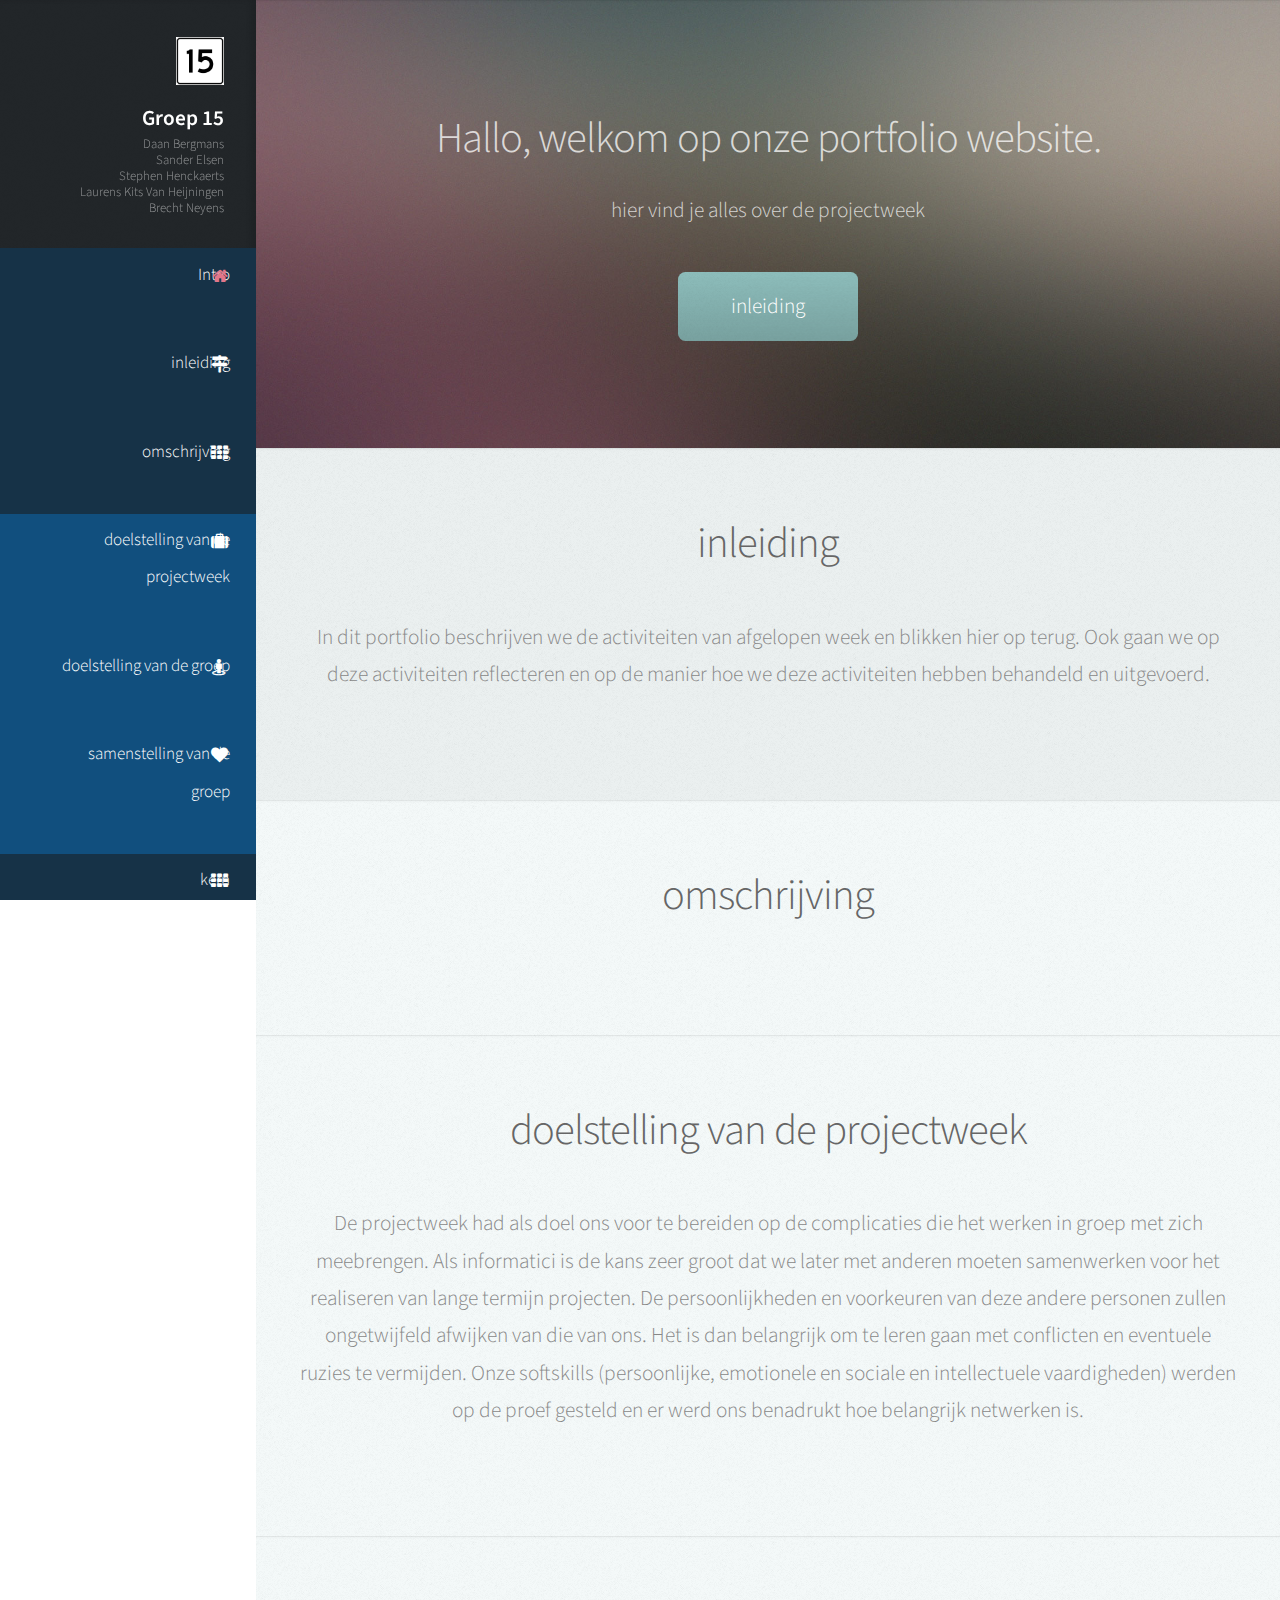
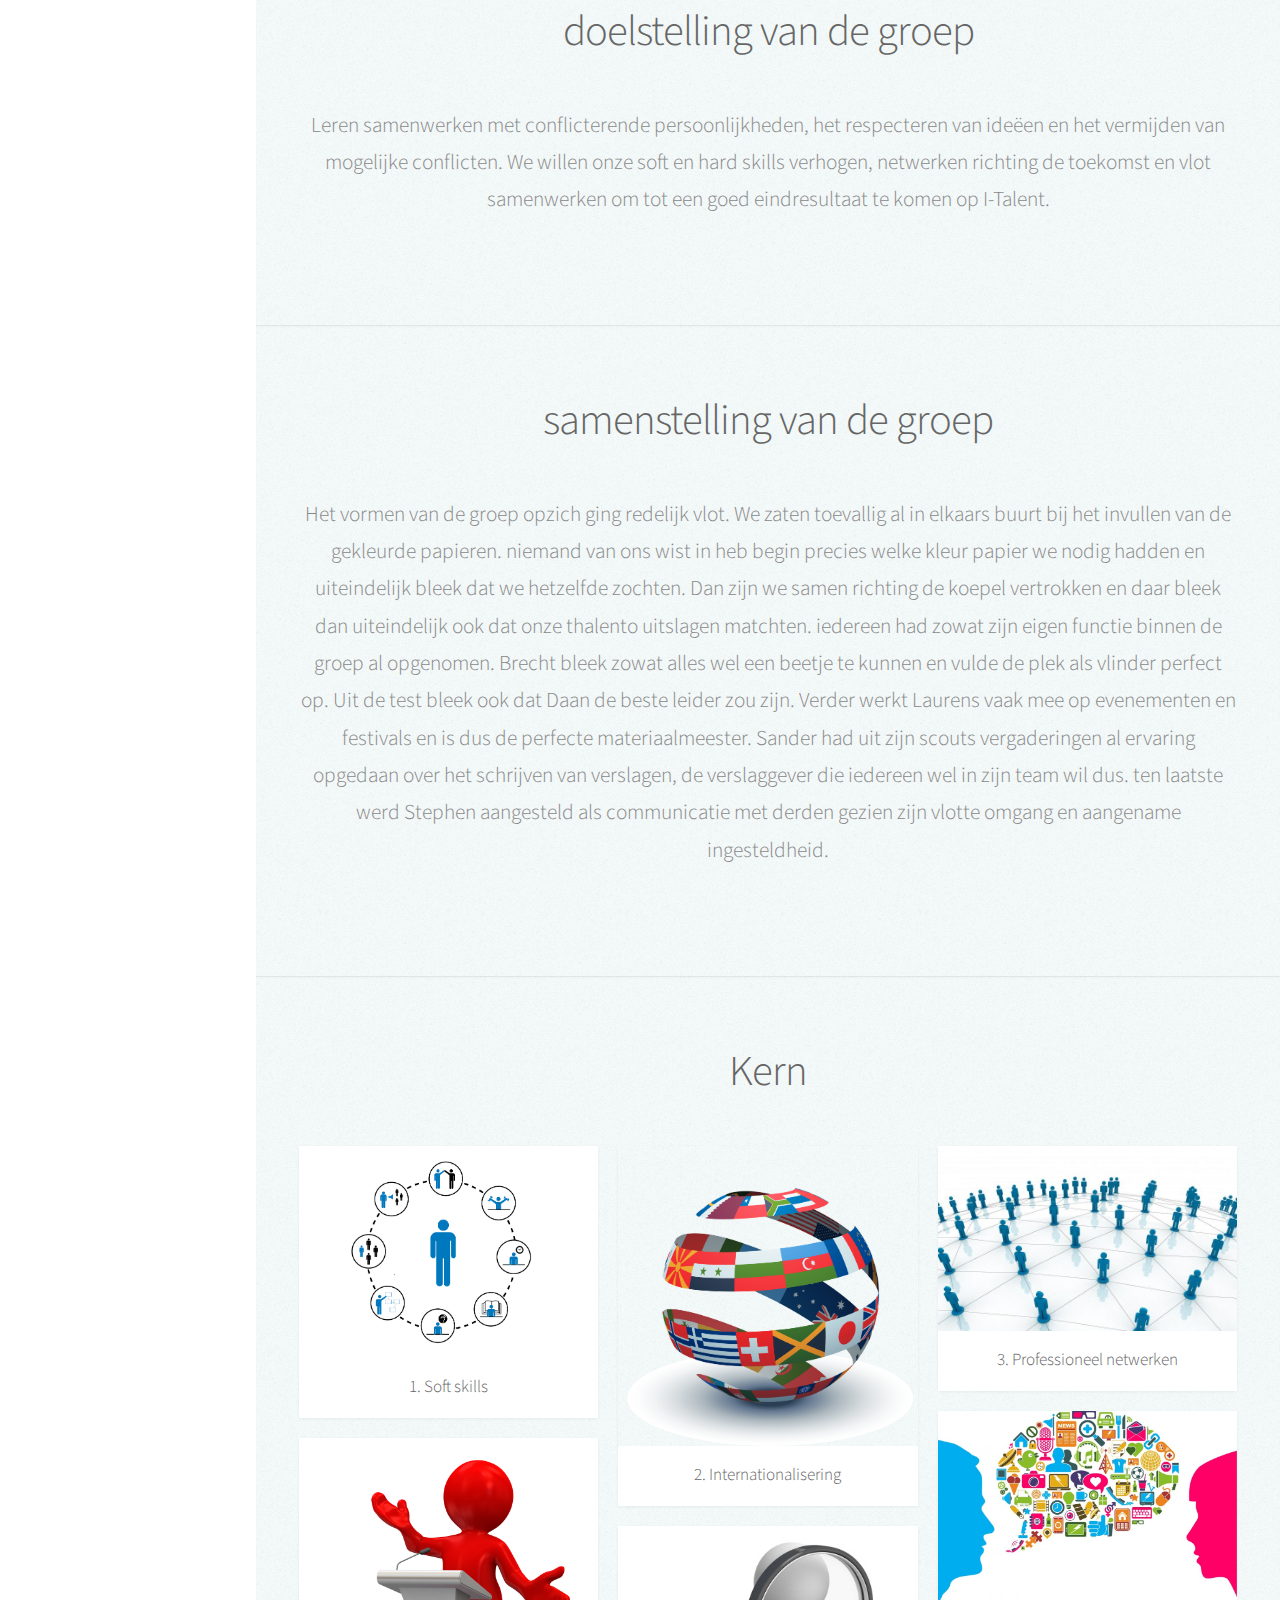
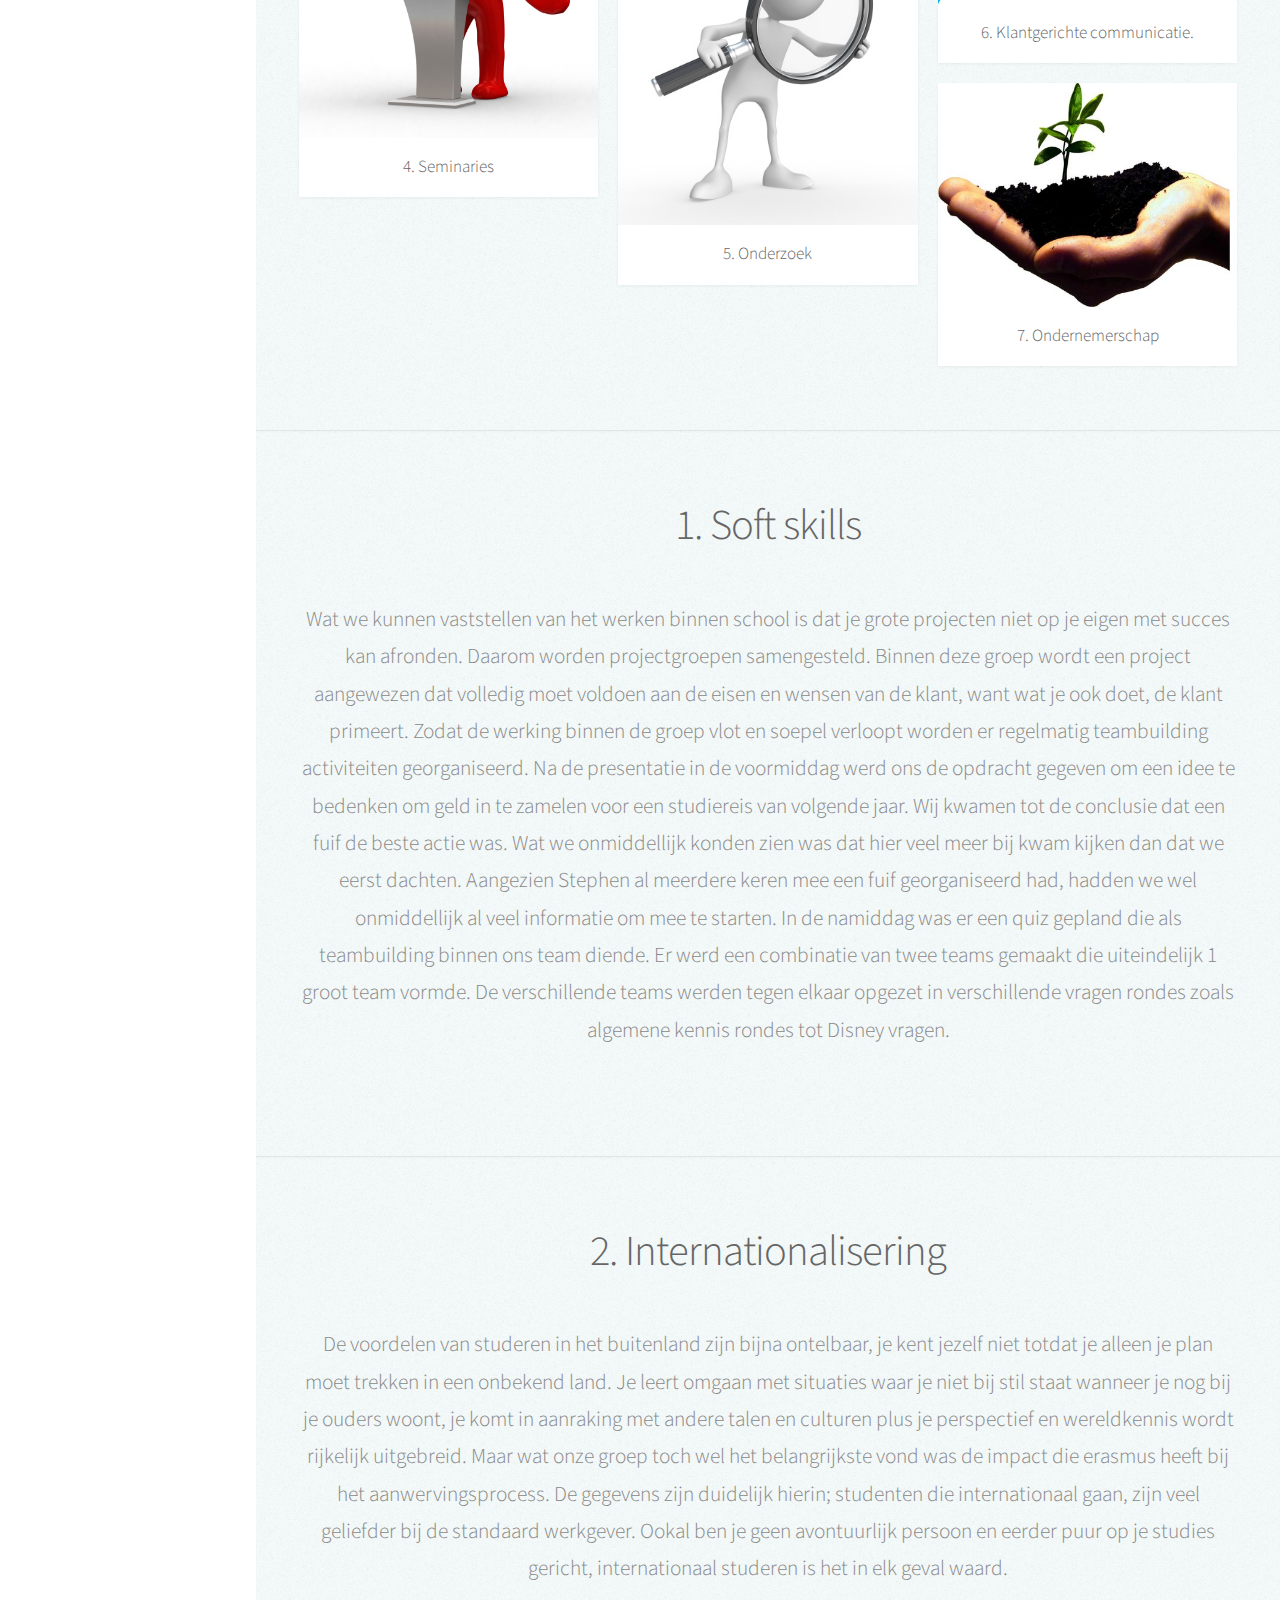
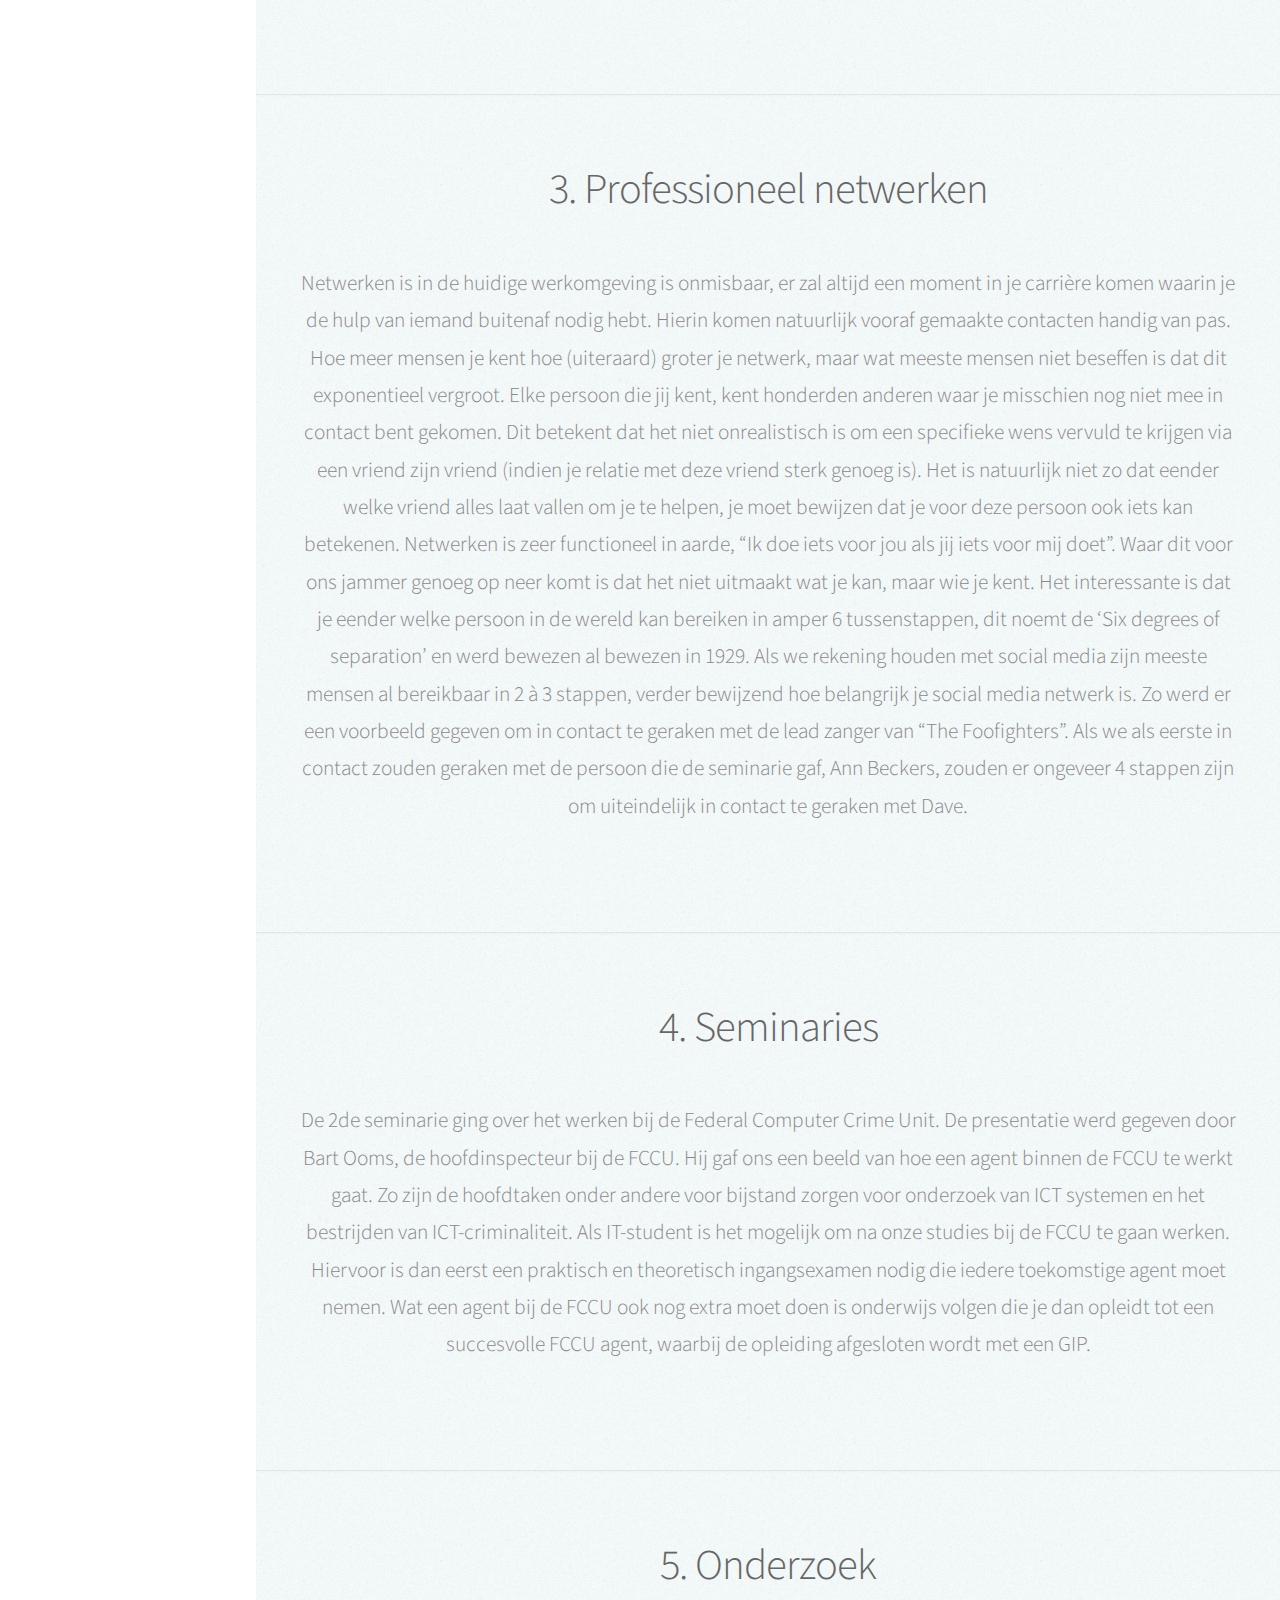
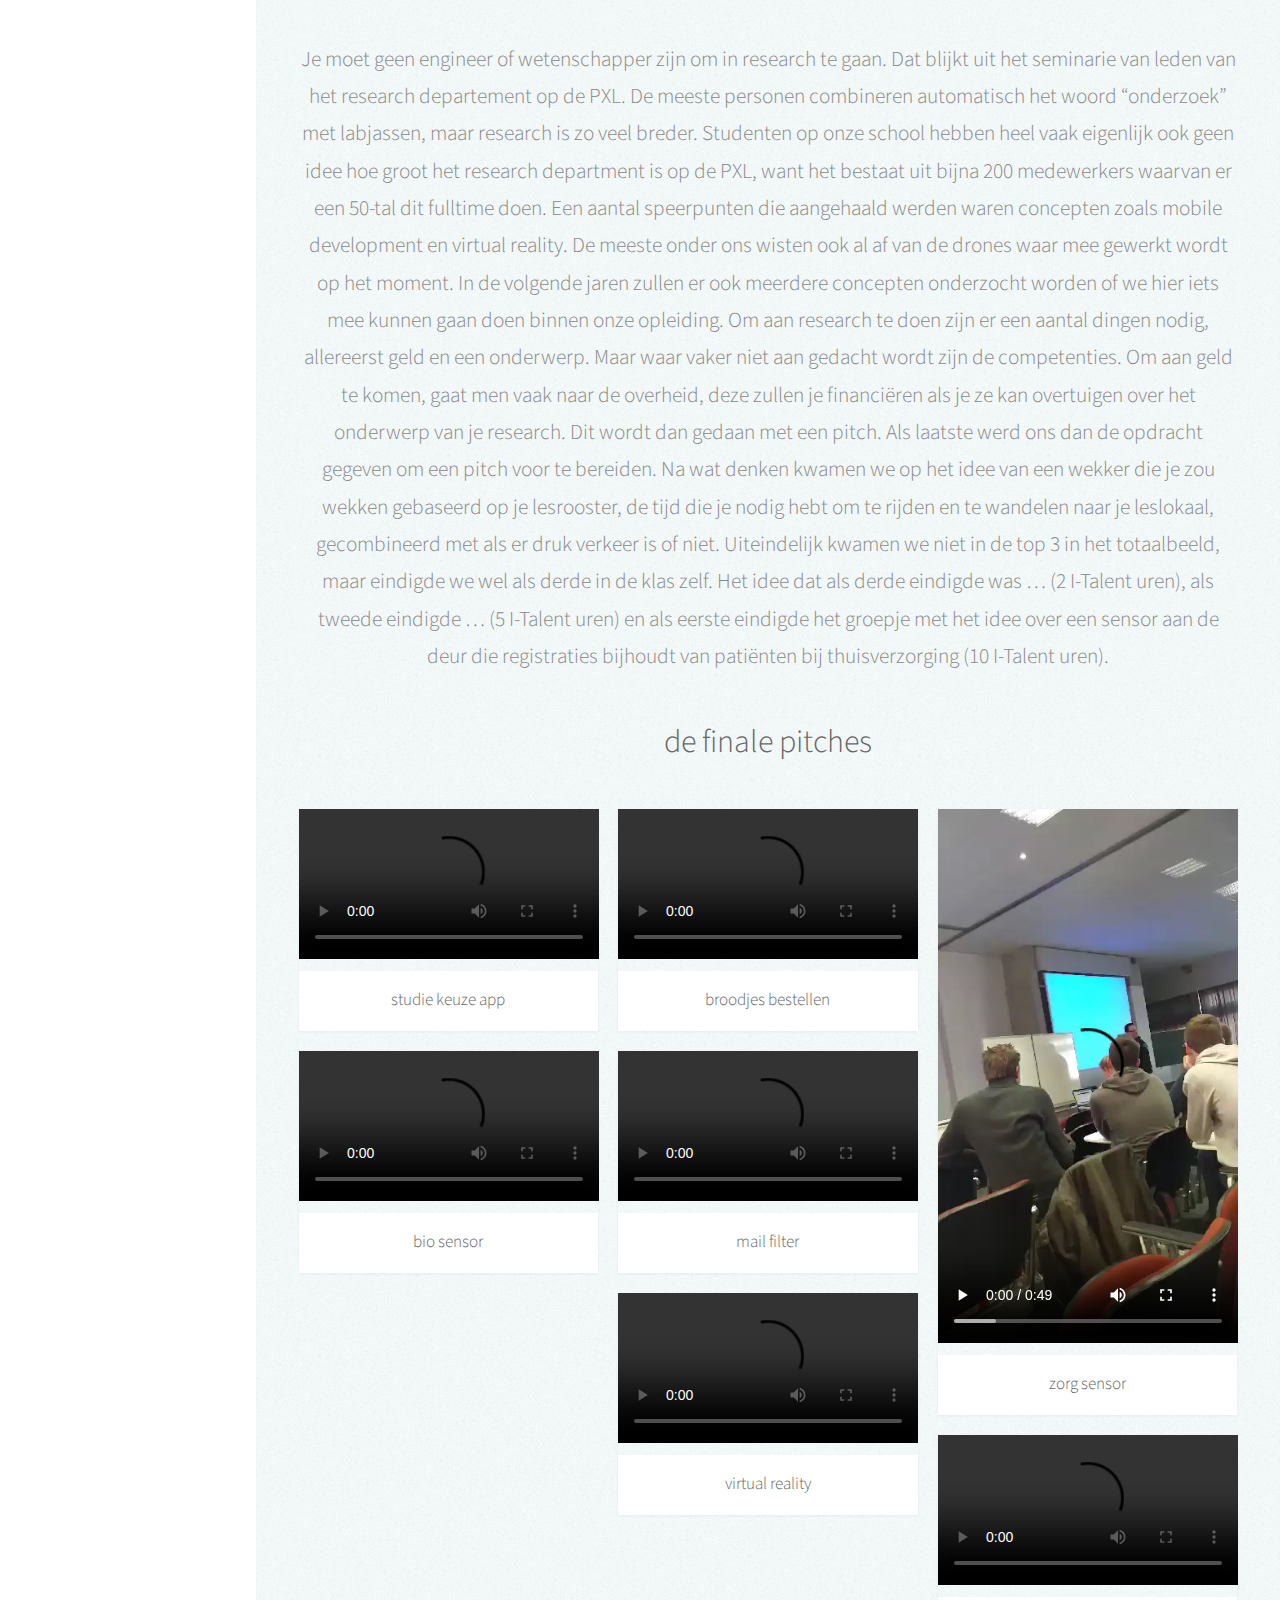
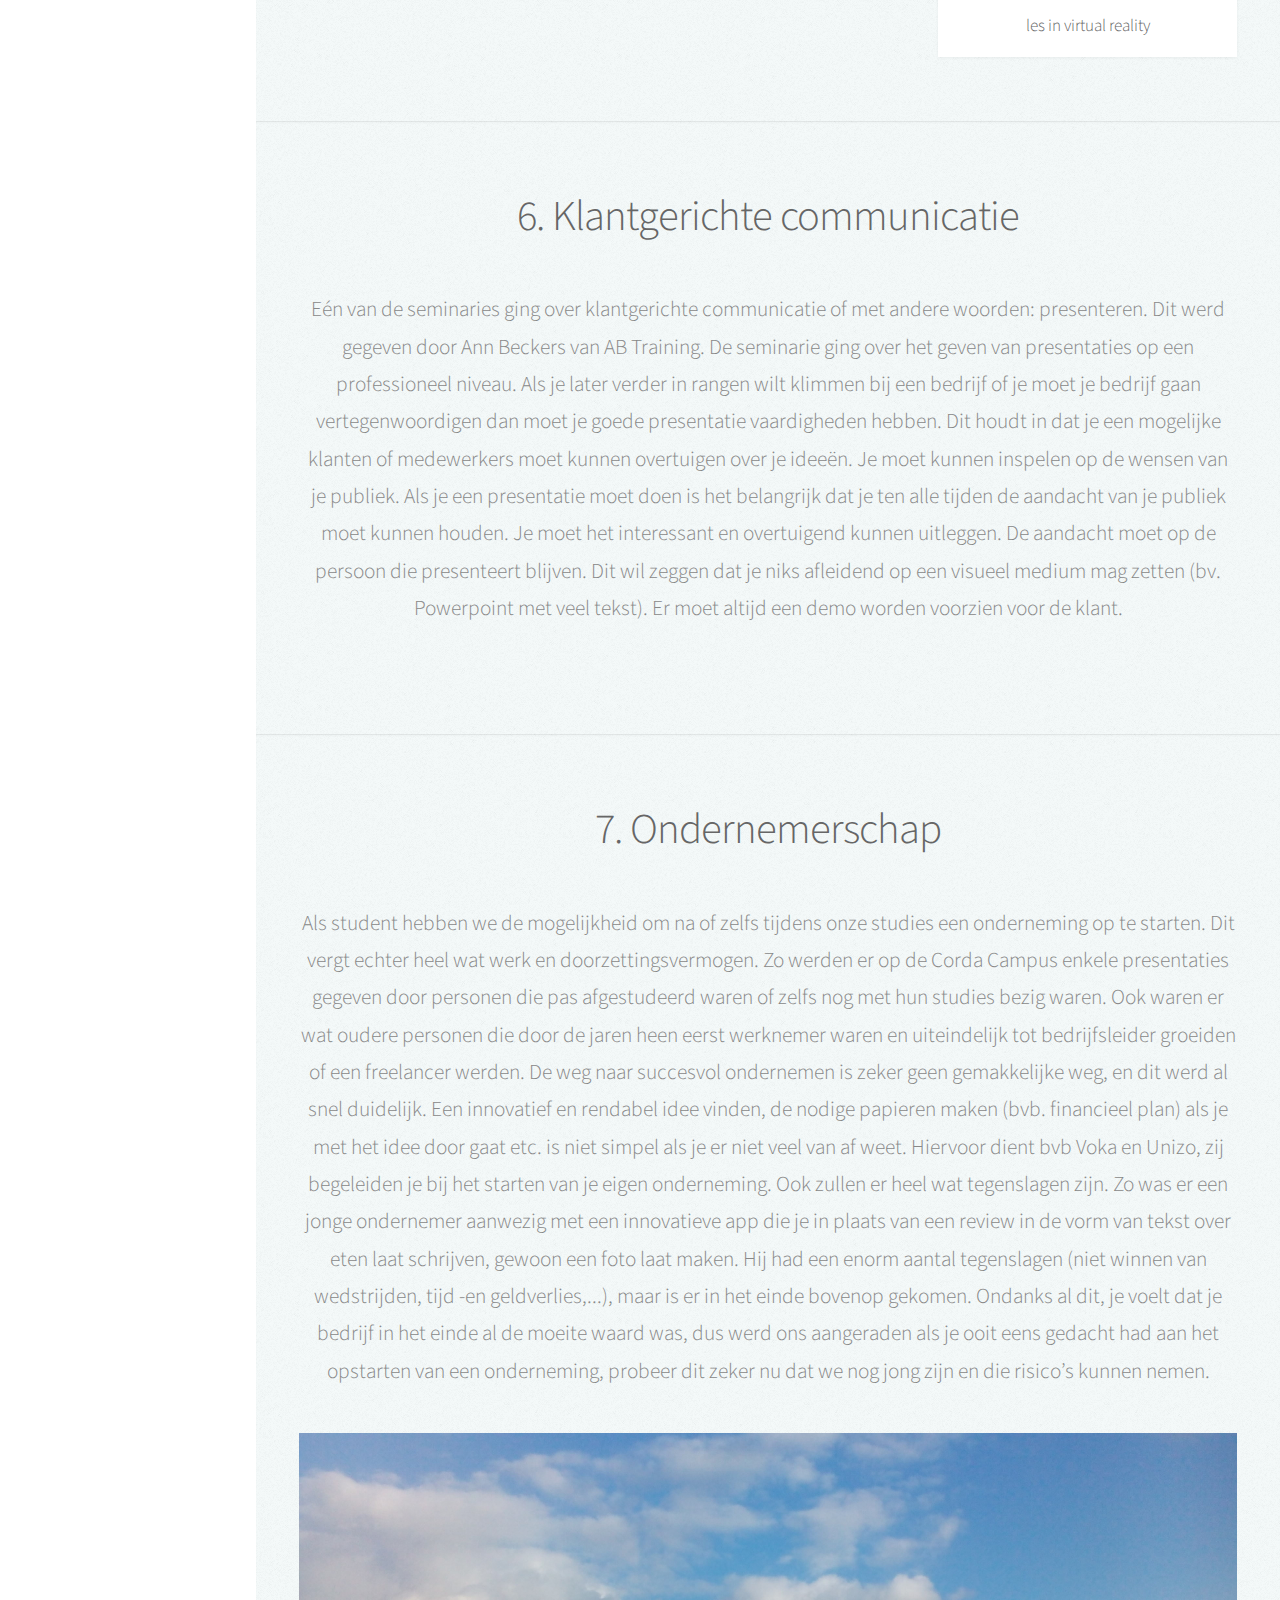
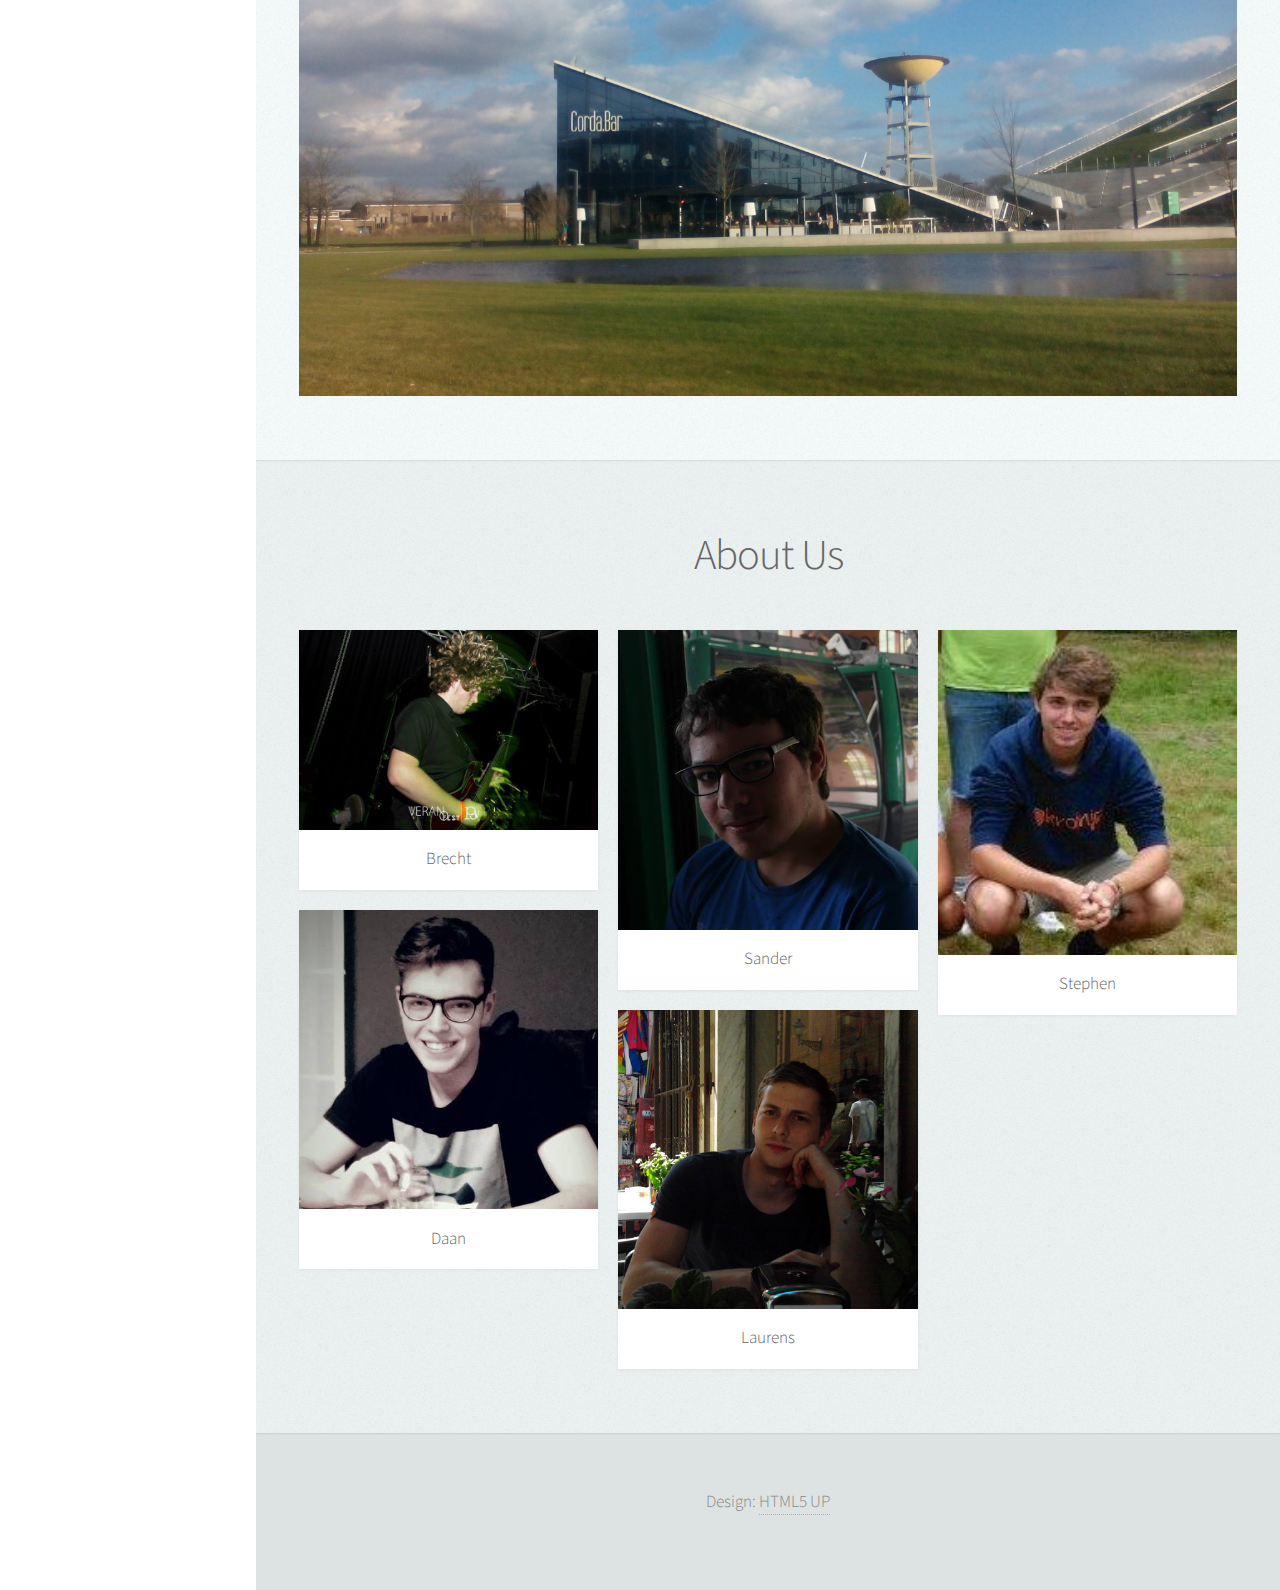
==== commit 23d8e3b8: "title" ====
--- a/index.html
+++ b/index.html
@@ -7,7 +7,7 @@
 <html>
 
 <head>
-    <title>Prologue by HTML5 UP</title>
+    <title>portfolio groep 15</title>
     <meta charset="utf-8" />
     <meta name="viewport" content="width=device-width, initial-scale=1" />
     <link rel="stylesheet" href="assets/css/main.css" />
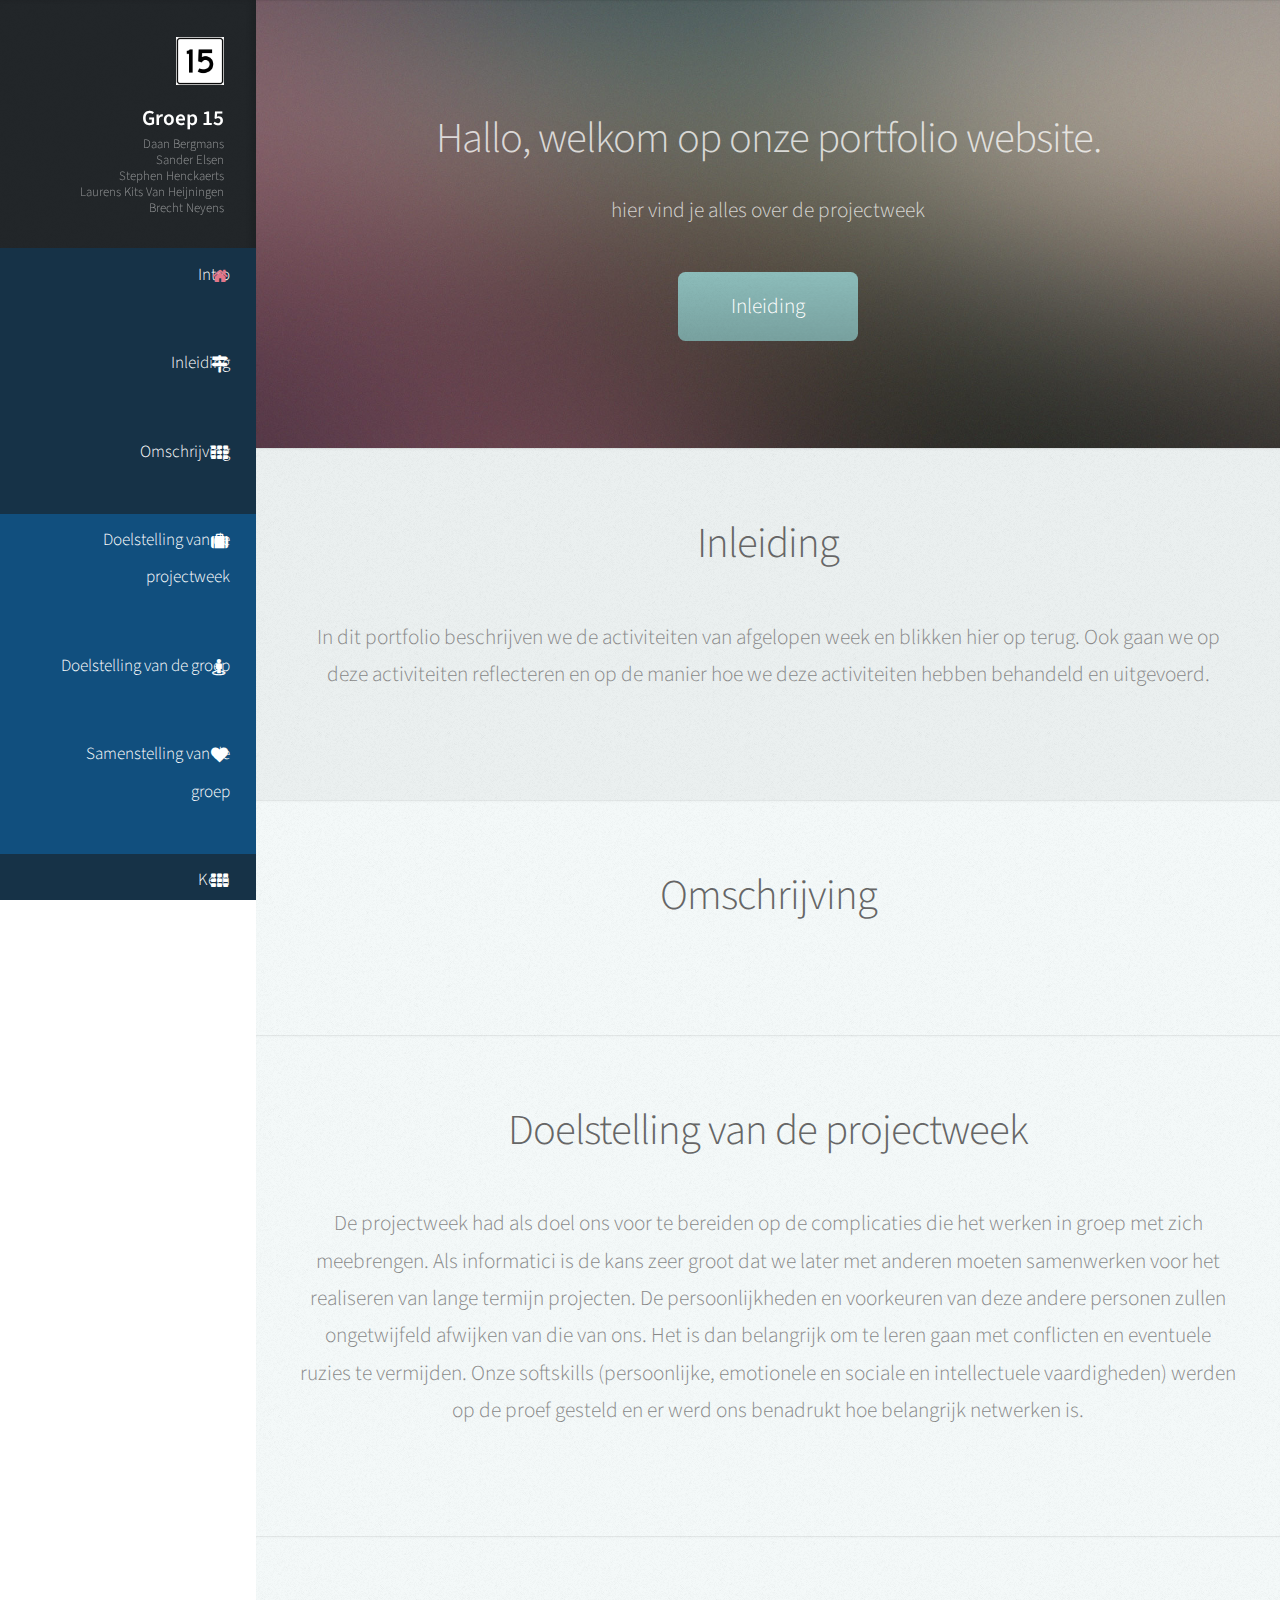
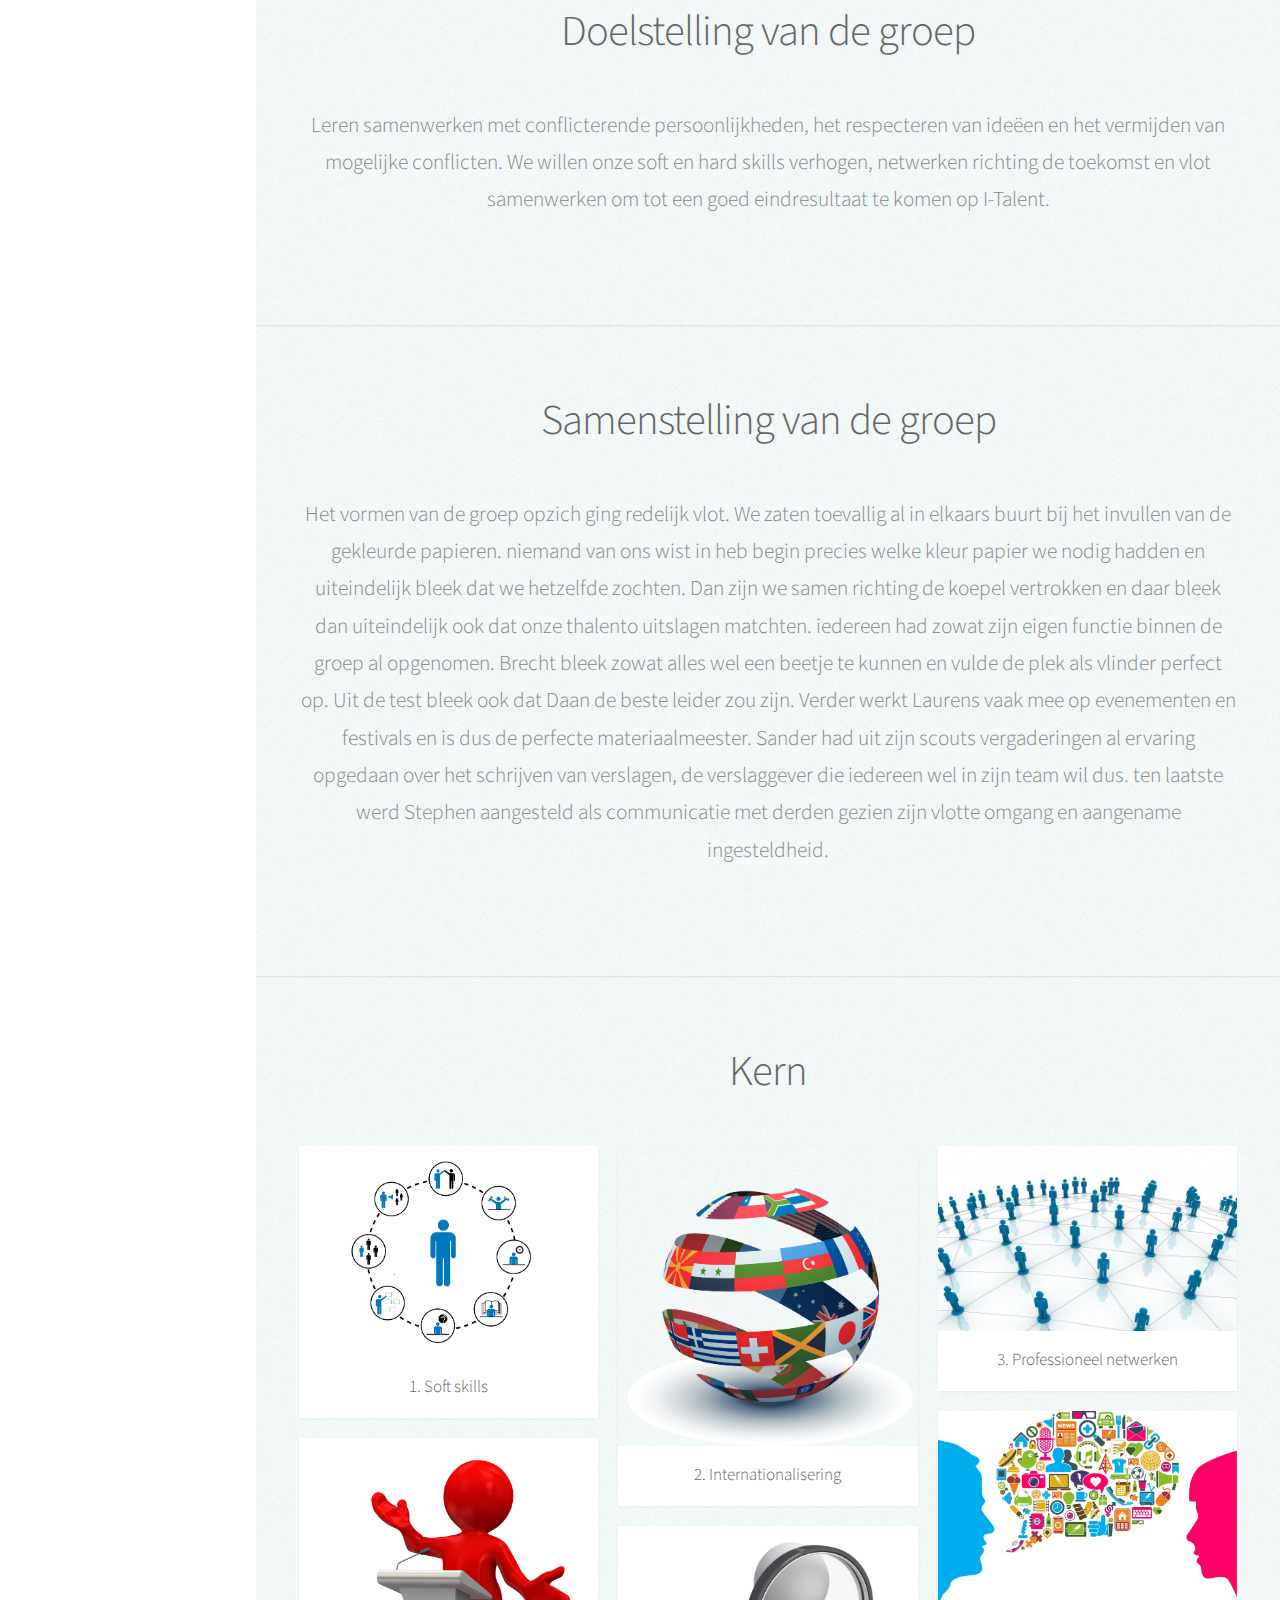
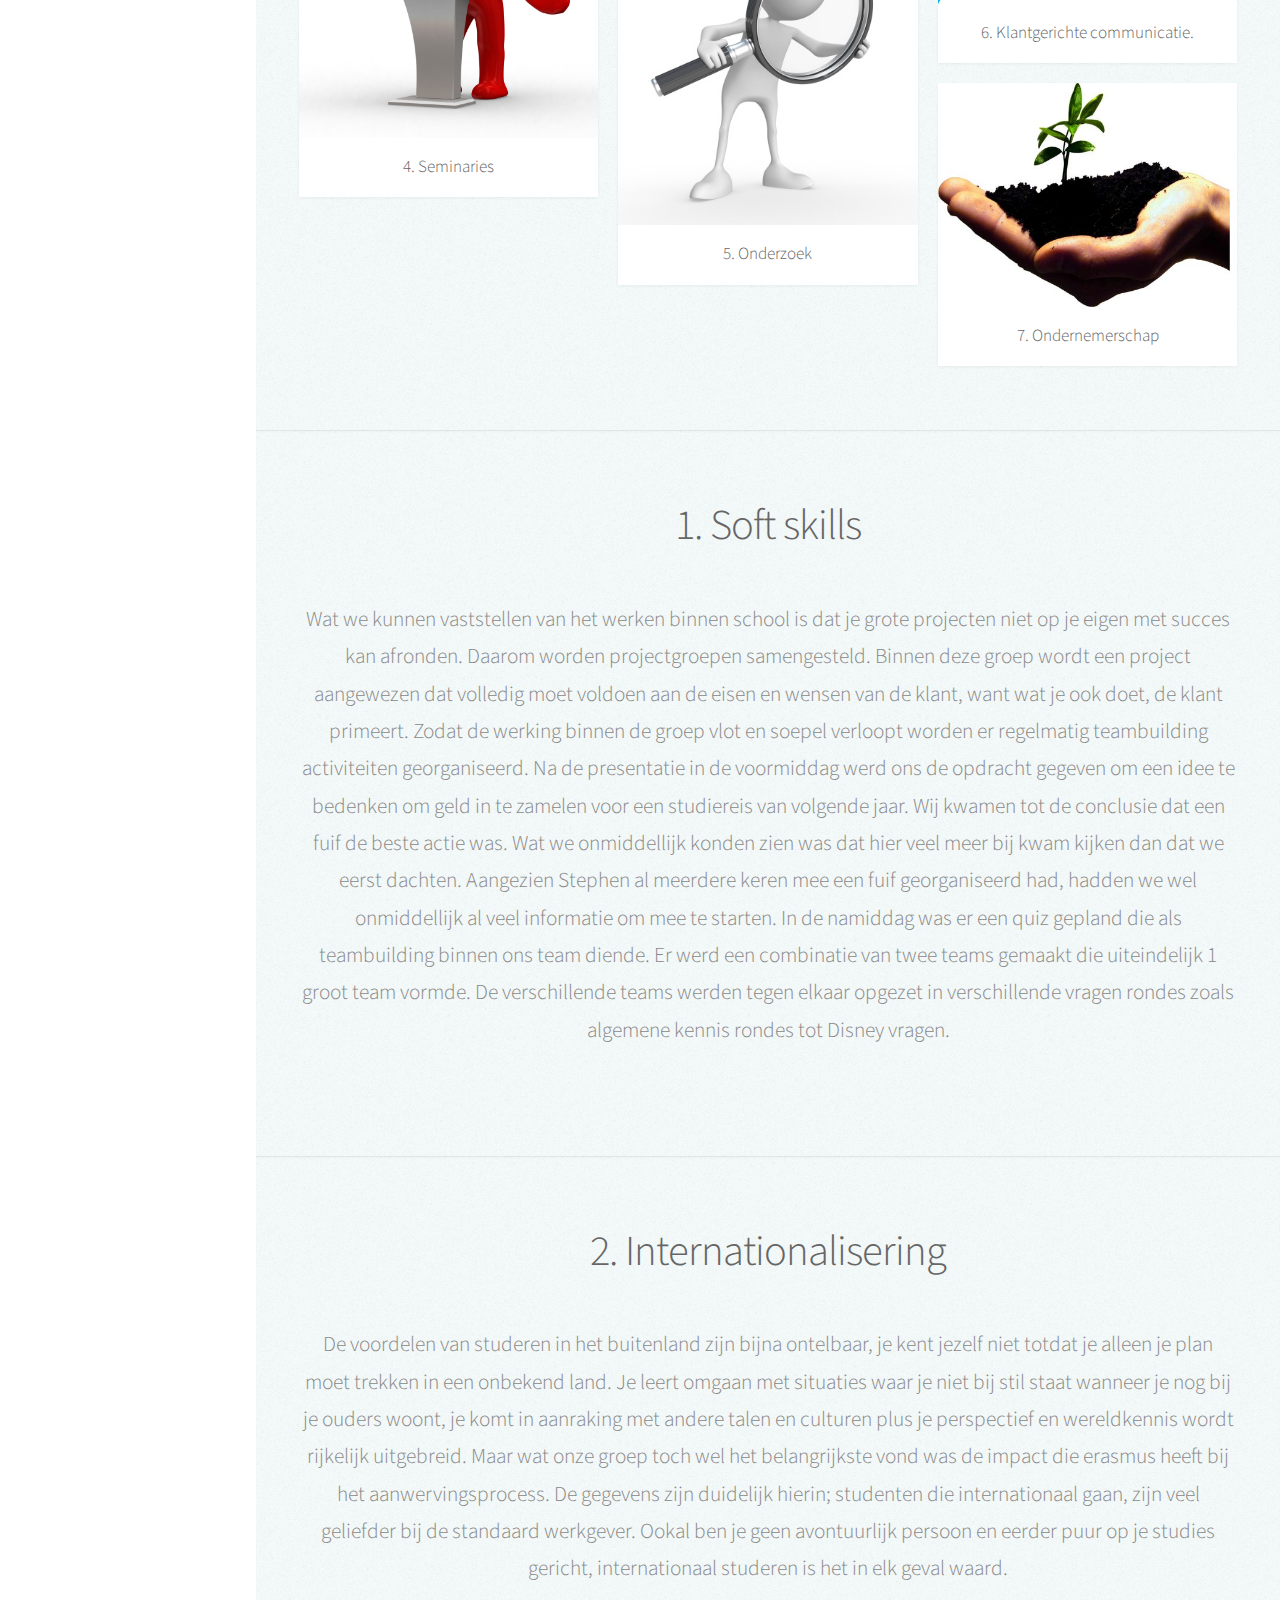
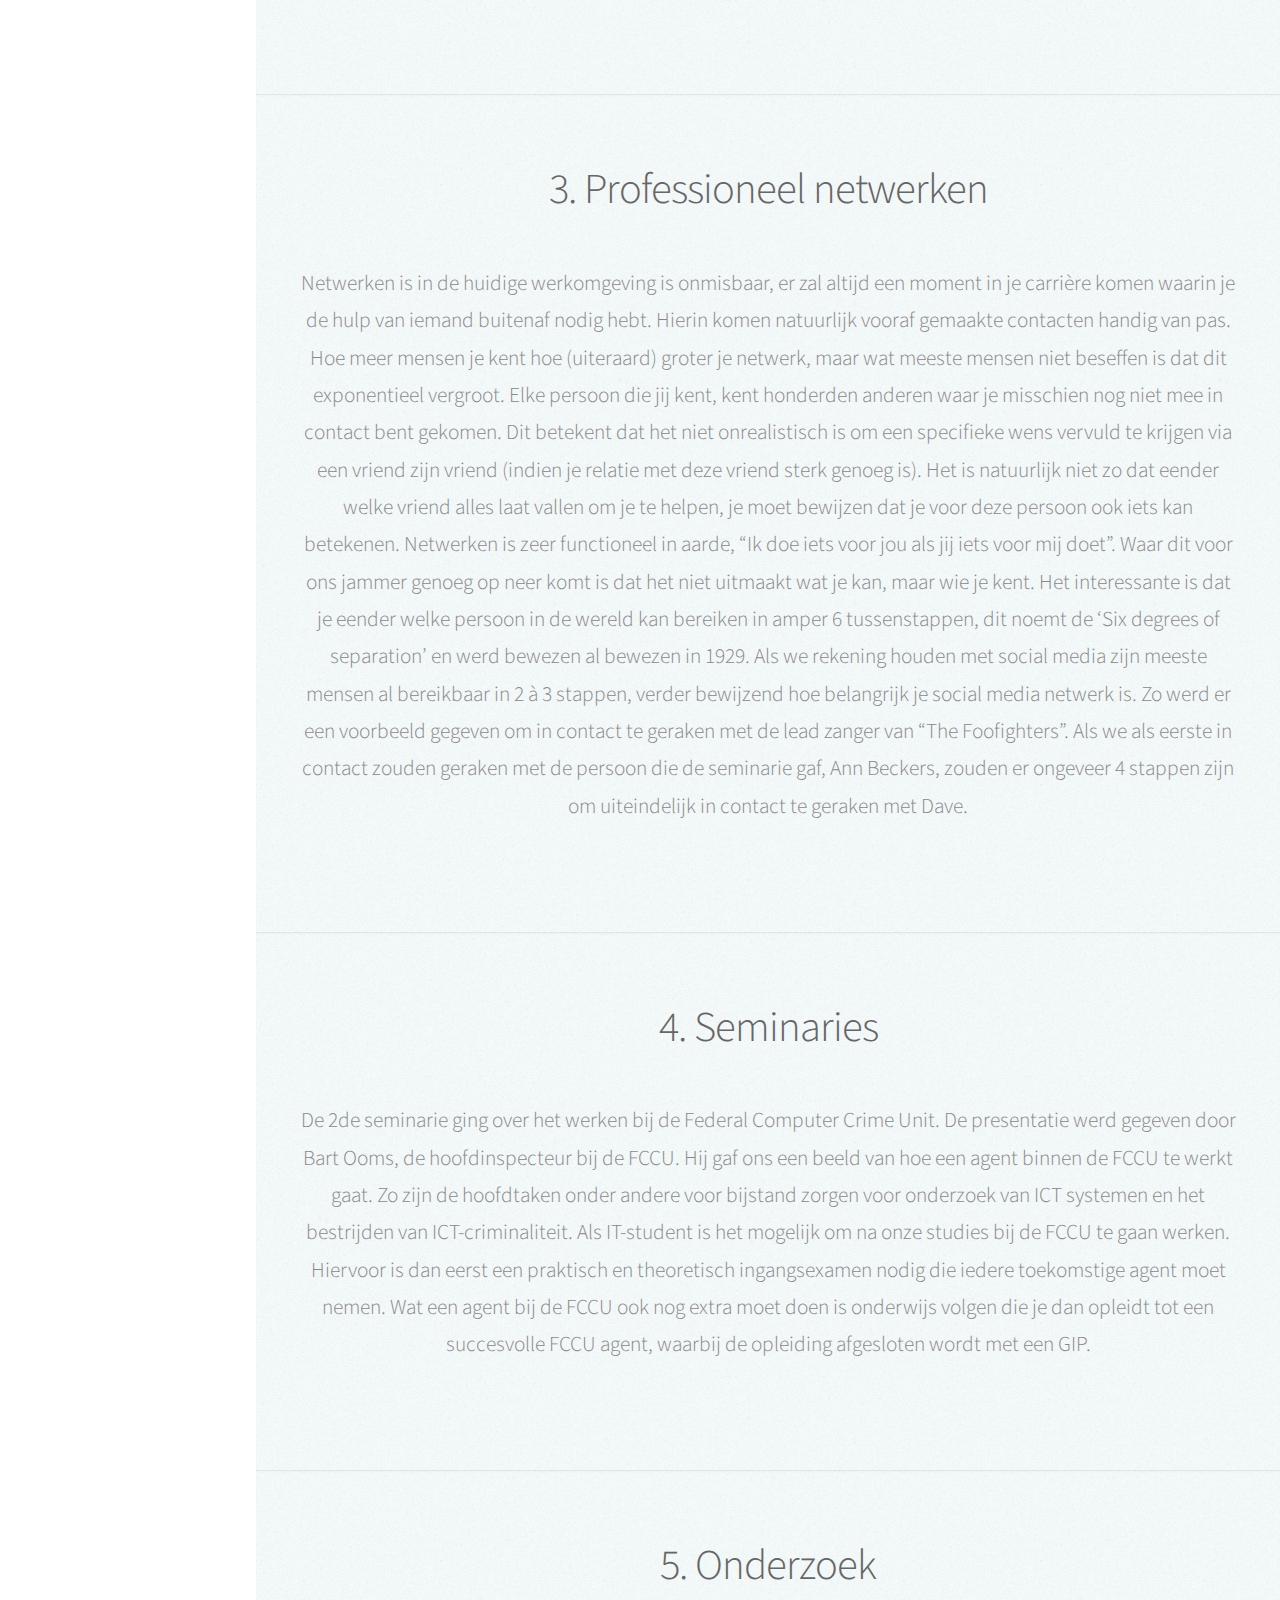
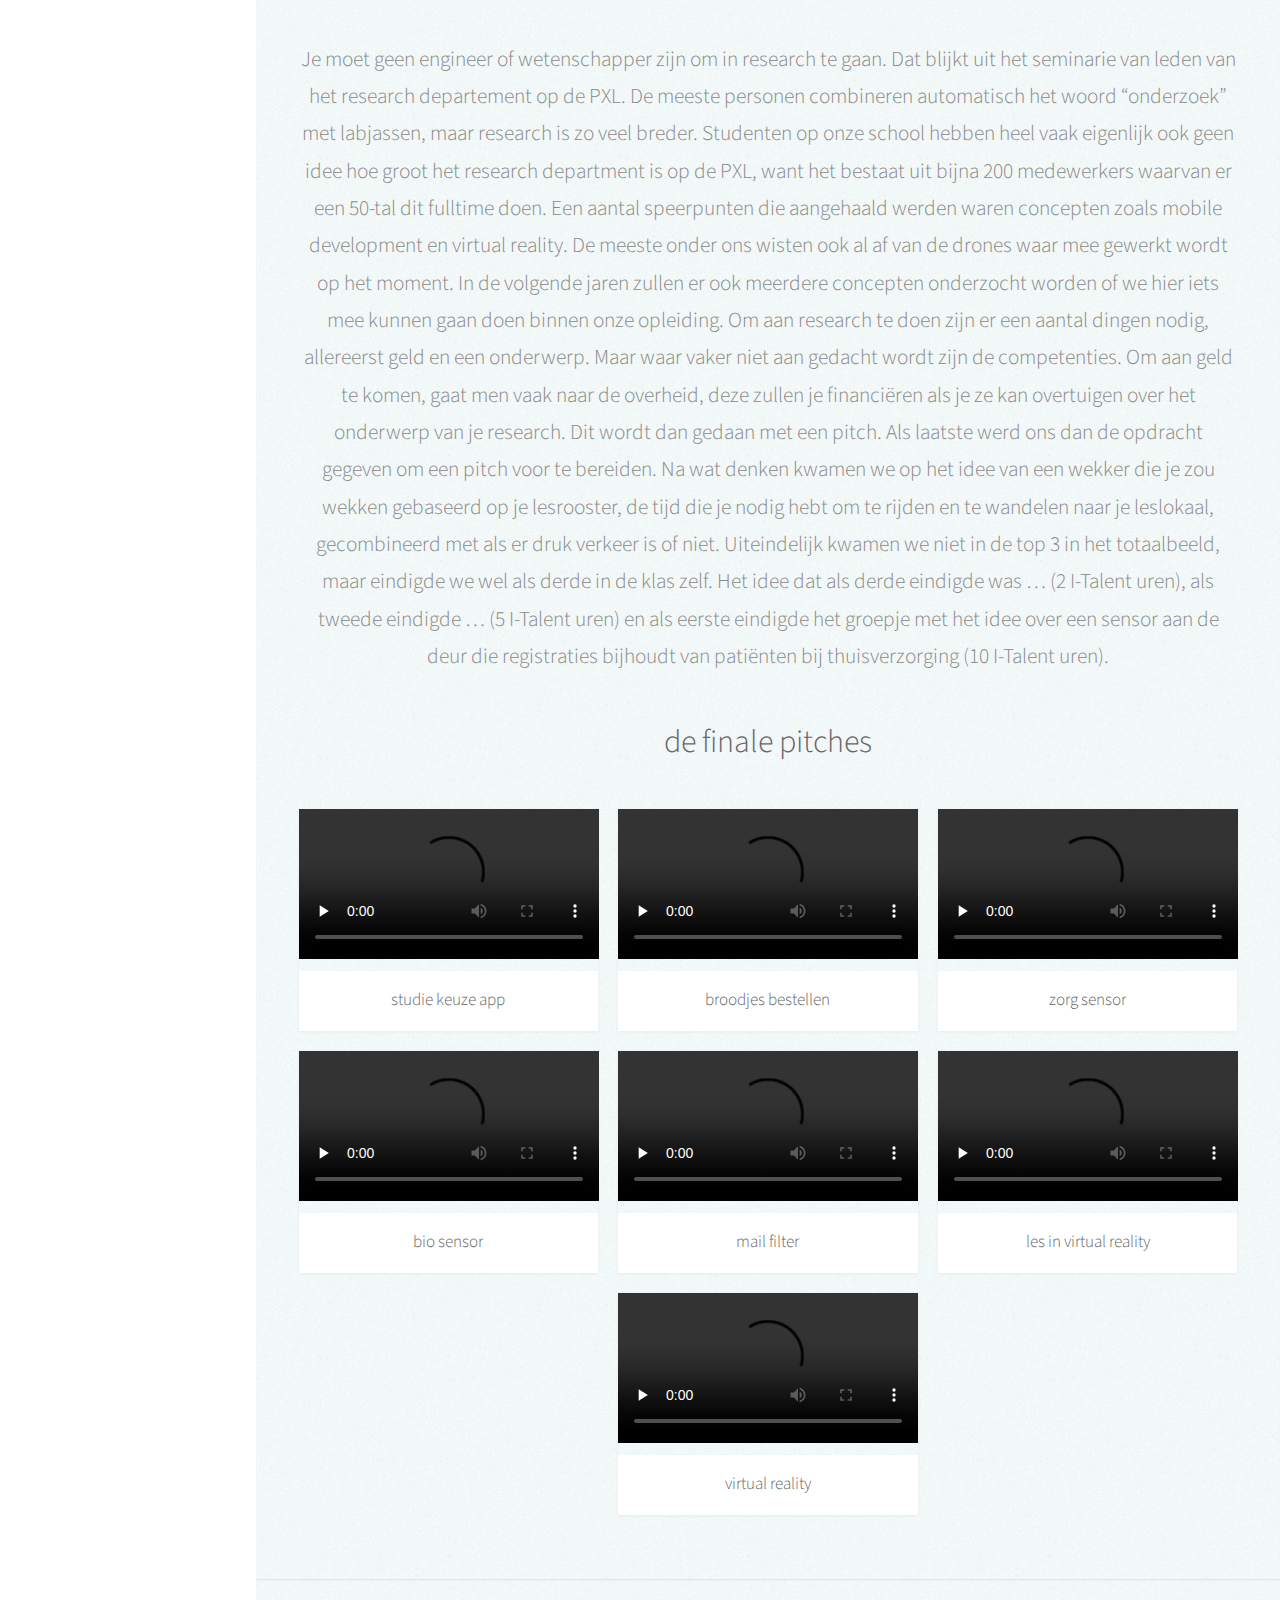
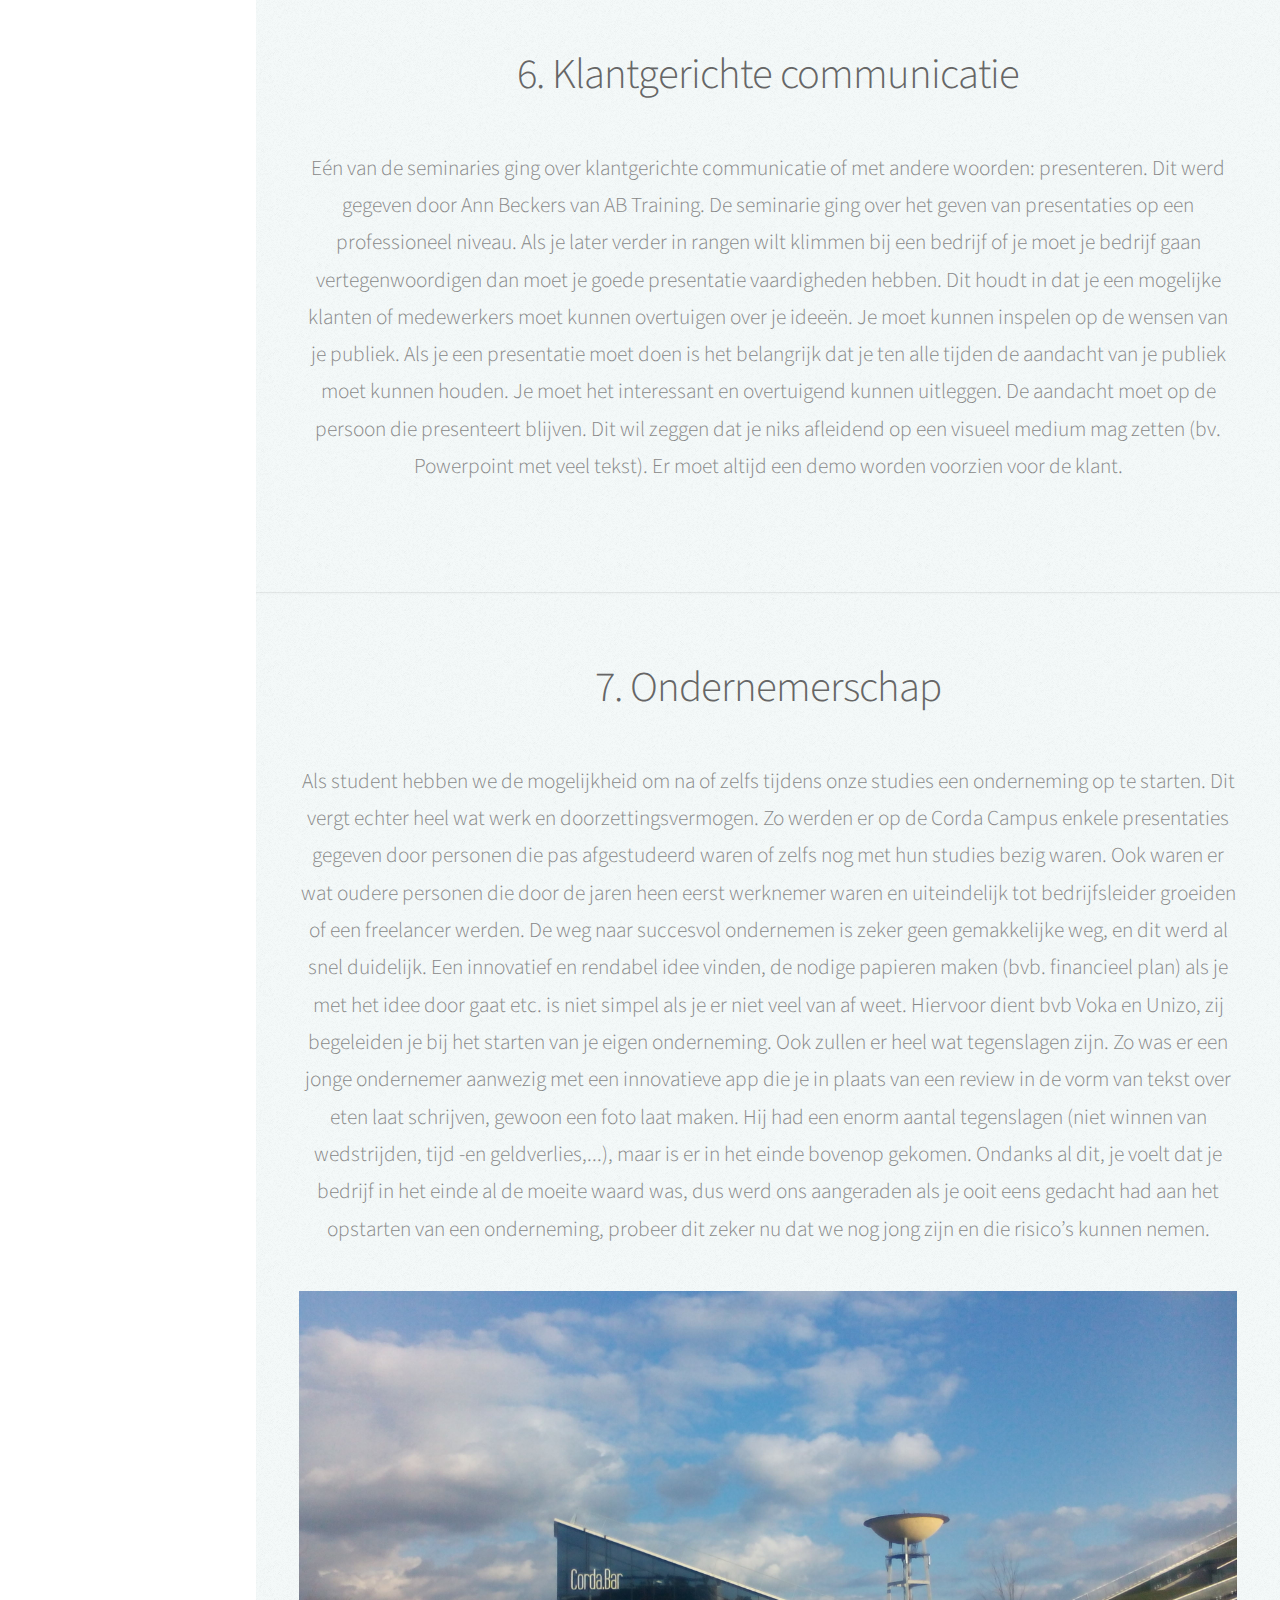
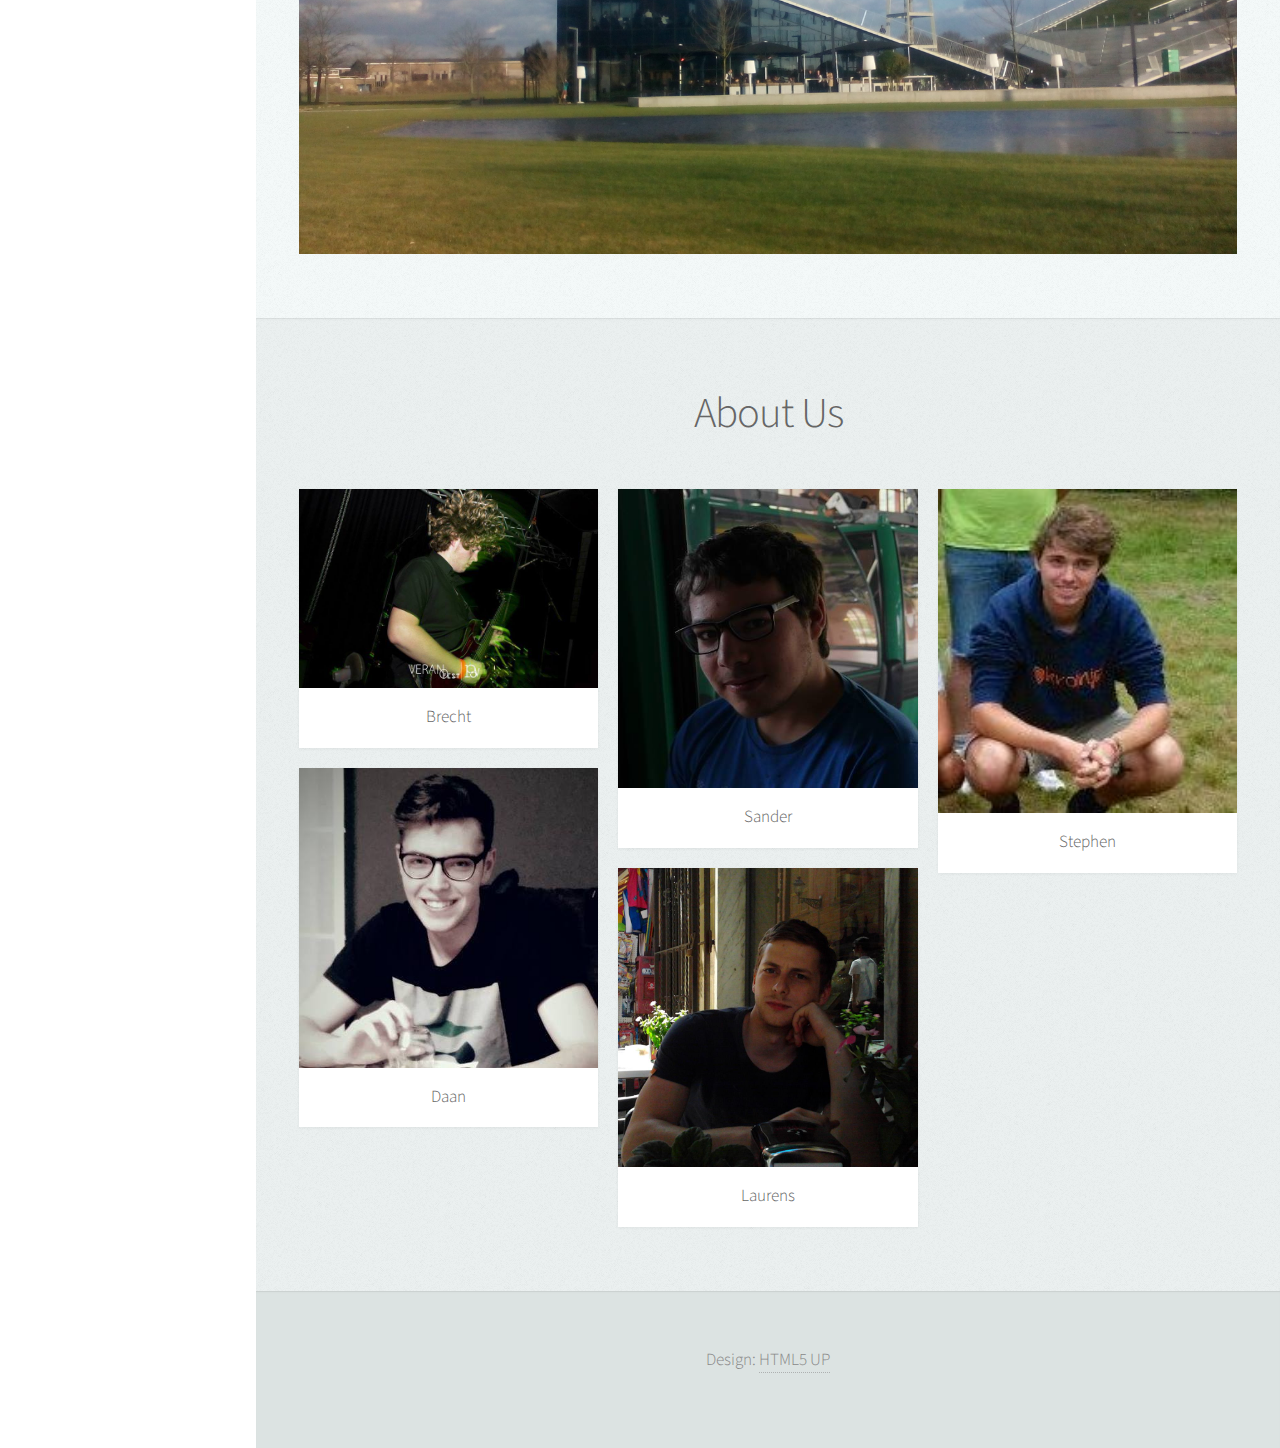
==== commit 7ef64d02: "favicon" ====
--- a/index.html
+++ b/index.html
@@ -7,7 +7,8 @@
 <html>
 
 <head>
-    <title>portfolio groep 15</title>
+    <title>Portfolio groep 15</title>
+    <link rel="shortcut icon" type="image/jpg" href="images/avatar.jpg"/>
     <meta charset="utf-8" />
     <meta name="viewport" content="width=device-width, initial-scale=1" />
     <link rel="stylesheet" href="assets/css/main.css" />
@@ -43,32 +44,32 @@
                     </li>
                     <li>
                         <a href="#inleiding" id="portfolio-link" class="skel-layers-ignoreHref main">
-                            <p><span class="icon fa-map-signs"></span>&emsp;&emsp;inleiding</p>
+                            <p><span class="icon fa-map-signs"></span>&emsp;&emsp;Inleiding</p>
                         </a>
                     </li>
                     <li>
                         <a href="#omschrijving" id="portfolio-link" class="skel-layers-ignoreHref main">
-                            <p><span class="icon fa-th"></span>&emsp;&emsp;omschrijving</p>
+                            <p><span class="icon fa-th"></span>&emsp;&emsp;Omschrijving</p>
                         </a>
                     </li>
                     <li>
                         <a href="#doelweek" id="portfolio-link" class="skel-layers-ignoreHref sub">
-                            <p><span class="icon fa-suitcase"></span>&emsp;&emsp;doelstelling van de projectweek</p>
+                            <p><span class="icon fa-suitcase"></span>&emsp;&emsp;Doelstelling van de projectweek</p>
                         </a>
                     </li>
                     <li>
                         <a href="#doelgroep" id="portfolio-link" class="skel-layers-ignoreHref sub">
-                            <p><span class="icon fa-street-view"></span>&emsp;&emsp;doelstelling van de groep</p>
+                            <p><span class="icon fa-street-view"></span>&emsp;&emsp;Doelstelling van de groep</p>
                         </a>
                     </li>
                     <li>
                         <a href="#samenstelling" id="portfolio-link" class="skel-layers-ignoreHref sub">
-                            <p><span class="icon fa-heart"></span>&emsp;&emsp;samenstelling van de groep</p>
+                            <p><span class="icon fa-heart"></span>&emsp;&emsp;Samenstelling van de groep</p>
                         </a>
                     </li>
                     <li>
                         <a href="#Kern" id="portfolio-link" class="skel-layers-ignoreHref main">
-                            <p><span class="icon fa-th"></span>&emsp;&emsp;kern</p>
+                            <p><span class="icon fa-th"></span>&emsp;&emsp;Kern</p>
                         </a>
                     </li>
                     <li>
@@ -129,7 +130,7 @@
                 </header>
 
                 <footer>
-                    <a href="#inleiding" class="button scrolly">inleiding</a>
+                    <a href="#inleiding" class="button scrolly">Inleiding</a>
                 </footer>
 
             </div>
@@ -139,7 +140,7 @@
             <div class="container">
 
                 <header>
-                    <h2>inleiding</h2>
+                    <h2>Inleiding</h2>
                 </header>
                 <p>In dit portfolio beschrijven we de activiteiten van afgelopen week en blikken hier op terug. Ook gaan we op deze activiteiten reflecteren en op de manier hoe we deze activiteiten hebben behandeld en uitgevoerd.</p>
             </div>
@@ -149,7 +150,7 @@
             <div class="container">
 
                 <header>
-                    <h2>omschrijving</h2>
+                    <h2>Omschrijving</h2>
                 </header>
             </div>
         </section>
@@ -157,7 +158,7 @@
             <div class="container">
 
                 <header>
-                    <h2>doelstelling van de projectweek</h2>
+                    <h2>Doelstelling van de projectweek</h2>
                 </header>
                 <p>De projectweek had als doel ons voor te bereiden op de complicaties die het werken in groep met zich meebrengen. Als informatici is de kans zeer groot dat we later met anderen moeten samenwerken voor het realiseren van lange termijn projecten. De persoonlijkheden en voorkeuren van deze andere personen zullen ongetwijfeld afwijken van die van ons. Het is dan belangrijk om te leren gaan met conflicten en eventuele ruzies te vermijden. Onze softskills (persoonlijke, emotionele en sociale en intellectuele vaardigheden) werden op de proef gesteld en er werd ons benadrukt hoe belangrijk netwerken is.
                 </p>
@@ -167,7 +168,7 @@
             <div class="container">
 
                 <header>
-                    <h2>doelstelling van de groep</h2>
+                    <h2>Doelstelling van de groep</h2>
                 </header>
                 <p>Leren samenwerken met conflicterende persoonlijkheden, het respecteren van ideëen en het vermijden van mogelijke conflicten. We willen onze soft en hard skills verhogen, netwerken richting de toekomst en vlot samenwerken om tot een goed eindresultaat te komen op I-Talent.</p>
             </div>
@@ -176,7 +177,7 @@
             <div class="container">
 
                 <header>
-                    <h2>samenstelling van de groep</h2>
+                    <h2>Samenstelling van de groep</h2>
                 </header>
                 <p>Het vormen van de groep opzich ging redelijk vlot. We zaten toevallig al in elkaars buurt bij het invullen van de gekleurde papieren. niemand van ons wist in heb begin precies welke kleur papier we nodig hadden en uiteindelijk bleek dat we hetzelfde zochten. Dan zijn we samen richting de koepel vertrokken en daar bleek dan uiteindelijk ook dat onze thalento uitslagen matchten. iedereen had zowat zijn eigen functie binnen de groep al opgenomen. Brecht bleek zowat alles wel een beetje te kunnen en vulde de plek als vlinder perfect op. Uit de test bleek ook dat Daan de beste leider zou zijn. Verder werkt Laurens vaak mee op evenementen en festivals en is dus de perfecte materiaalmeester. Sander had uit zijn scouts vergaderingen al ervaring opgedaan over het schrijven van verslagen, de verslaggever die iedereen wel in zijn team wil dus. ten laatste werd Stephen aangesteld als communicatie met derden gezien zijn vlotte omgang en aangename ingesteldheid.</p>
             </div>
@@ -298,14 +299,14 @@
                 <div class="row">
                     <div class="4u 12u$(mobile)">
                         <article class="item">
-                            <video width="100%" src="videos/pitch%20studie.mp4" controls>
+                            <video width="100%" src="videos/pitch%20studie.mp4" controls preload="none">
                             </video>
                             <header>
                                 <h3>studie keuze app</h3>
                             </header>
                         </article>
                         <article class="item">
-                            <video width="100%" src="videos/pitch%20bio-sensor.mp4" controls>
+                            <video width="100%" src="videos/pitch%20bio-sensor.mp4" controls preload="none">
                                 
                             </video>
                             <header>
@@ -315,7 +316,7 @@
                     </div>
                     <div class="4u 12u$(mobile)">
                        <article class="item">
-                            <video width="100%" src="videos/pitch%20broodjes.mp4" controls>
+                            <video width="100%" src="videos/pitch%20broodjes.mp4" controls preload="none">
                                 
                             </video>
                             <header>
@@ -323,14 +324,14 @@
                             </header>
                         </article>
                        <article class="item">
-                            <video width="100%" src="videos/pitch%20mail.mp4" controls>
+                            <video width="100%" src="videos/pitch%20mail.mp4" controls preload="none">
                                 
                             </video>
                             <header>
                                 <h3>mail filter</h3>
                             </header>
                         </article><article class="item">
-                            <video width="100%" src="videos/pitch%20virtual%20reality.mp4" controls>
+                            <video width="100%" src="videos/pitch%20virtual%20reality.mp4" controls preload="none">
                                 
                             </video>
                             <header>
@@ -339,7 +340,7 @@
                     </div>
                     <div class="4u$ 12u$(mobile)">
                        <article class="item">
-                            <video width="100%" src="videos/pitch%20sensor.mp4" controls>
+                            <video width="100%" src="videos/pitch%20sensor.mp4" controls preload="none">
                                 
                             </video>
                             <header>
@@ -347,7 +348,7 @@
                             </header>
                         </article>
                         <article class="item">
-                            <video width="100%" src="videos/pitch%20virtual%20les.mp4" controls>
+                            <video width="100%" src="videos/pitch%20virtual%20les.mp4" controls preload="none">
                                 
                             </video>
                             <header>
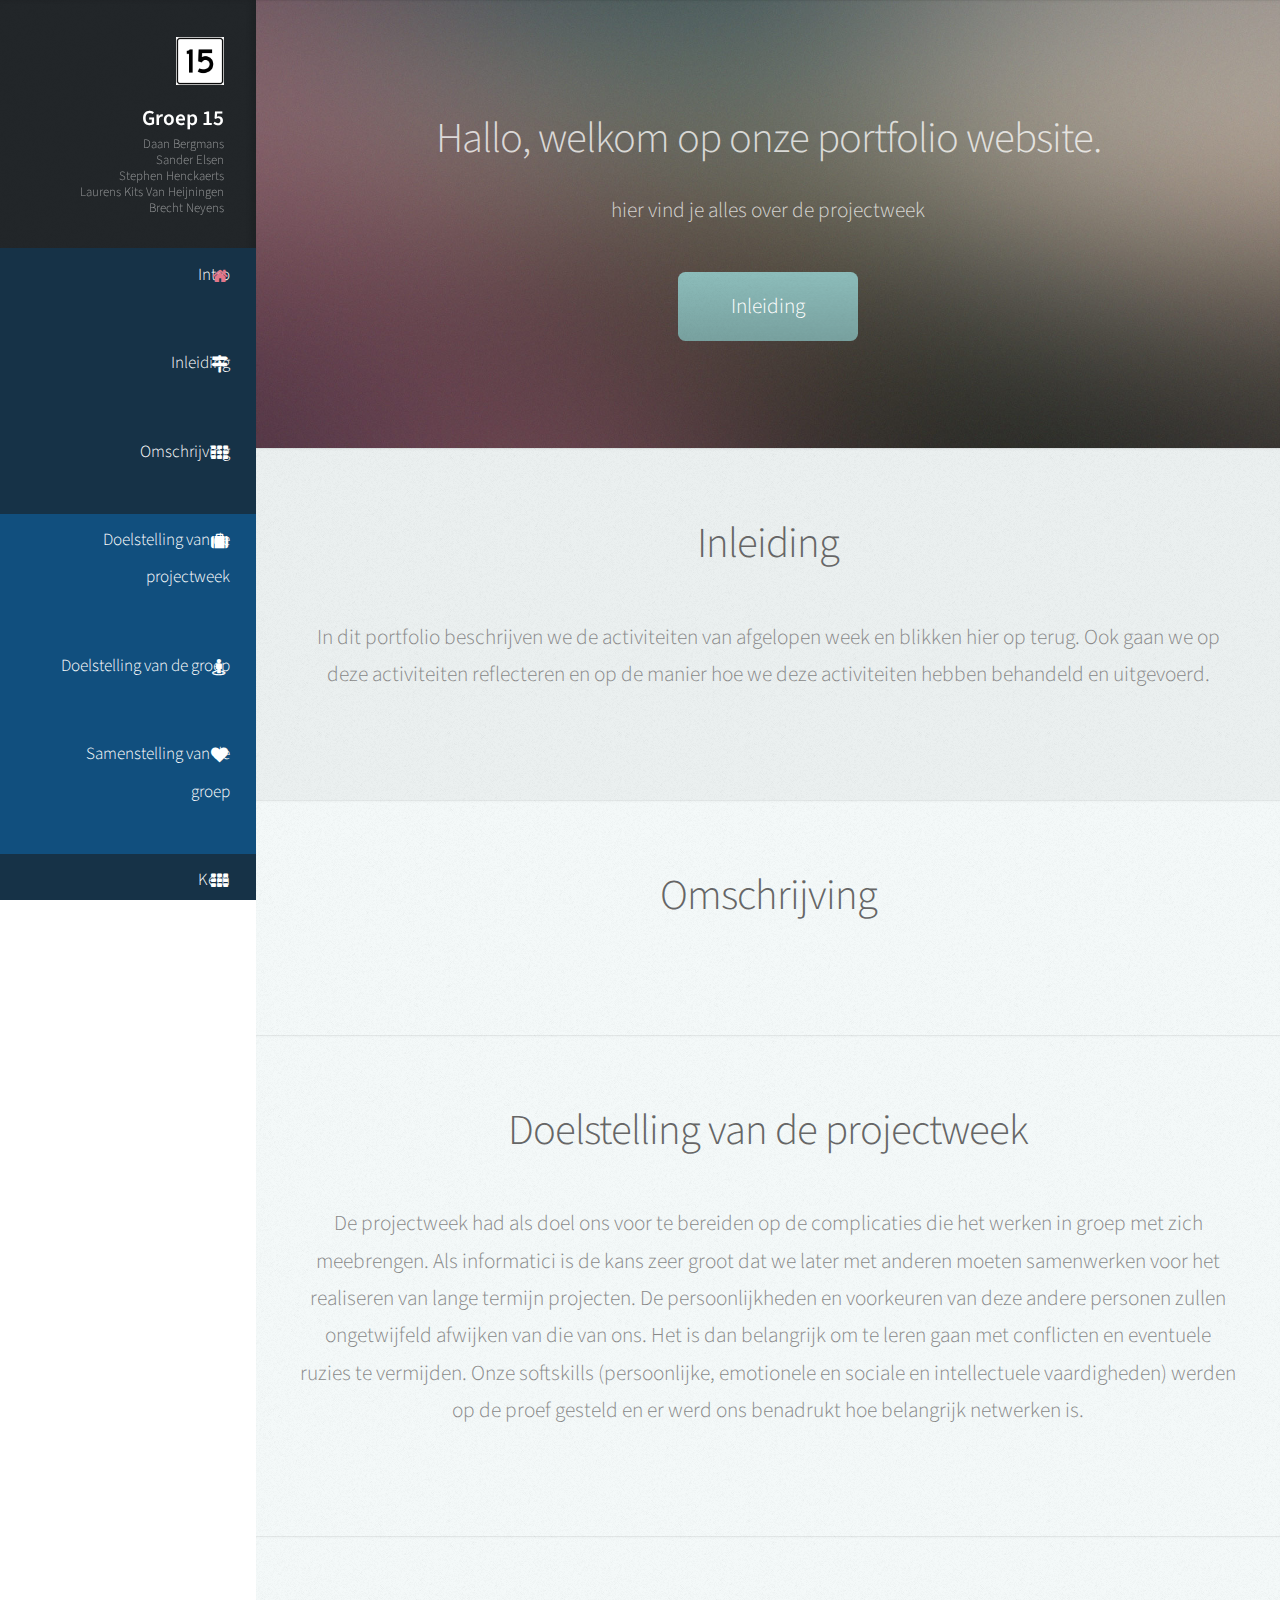
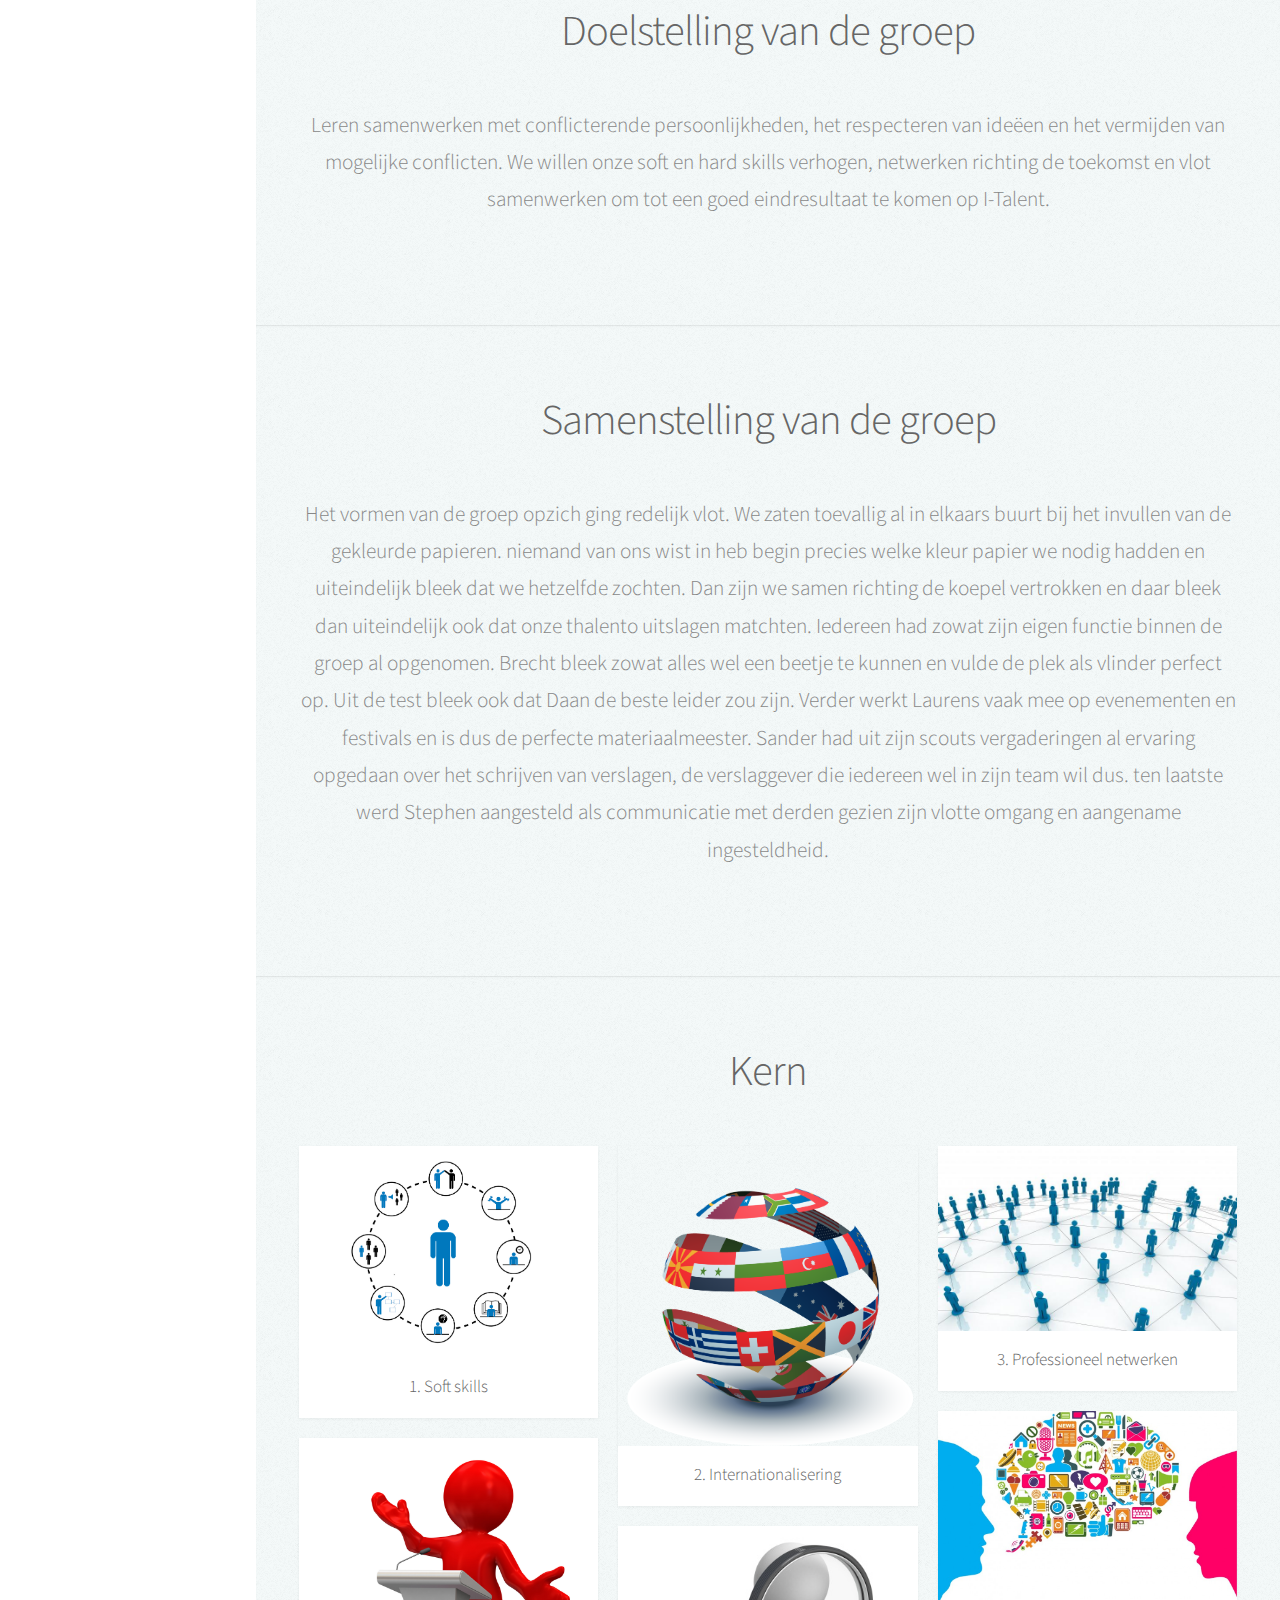
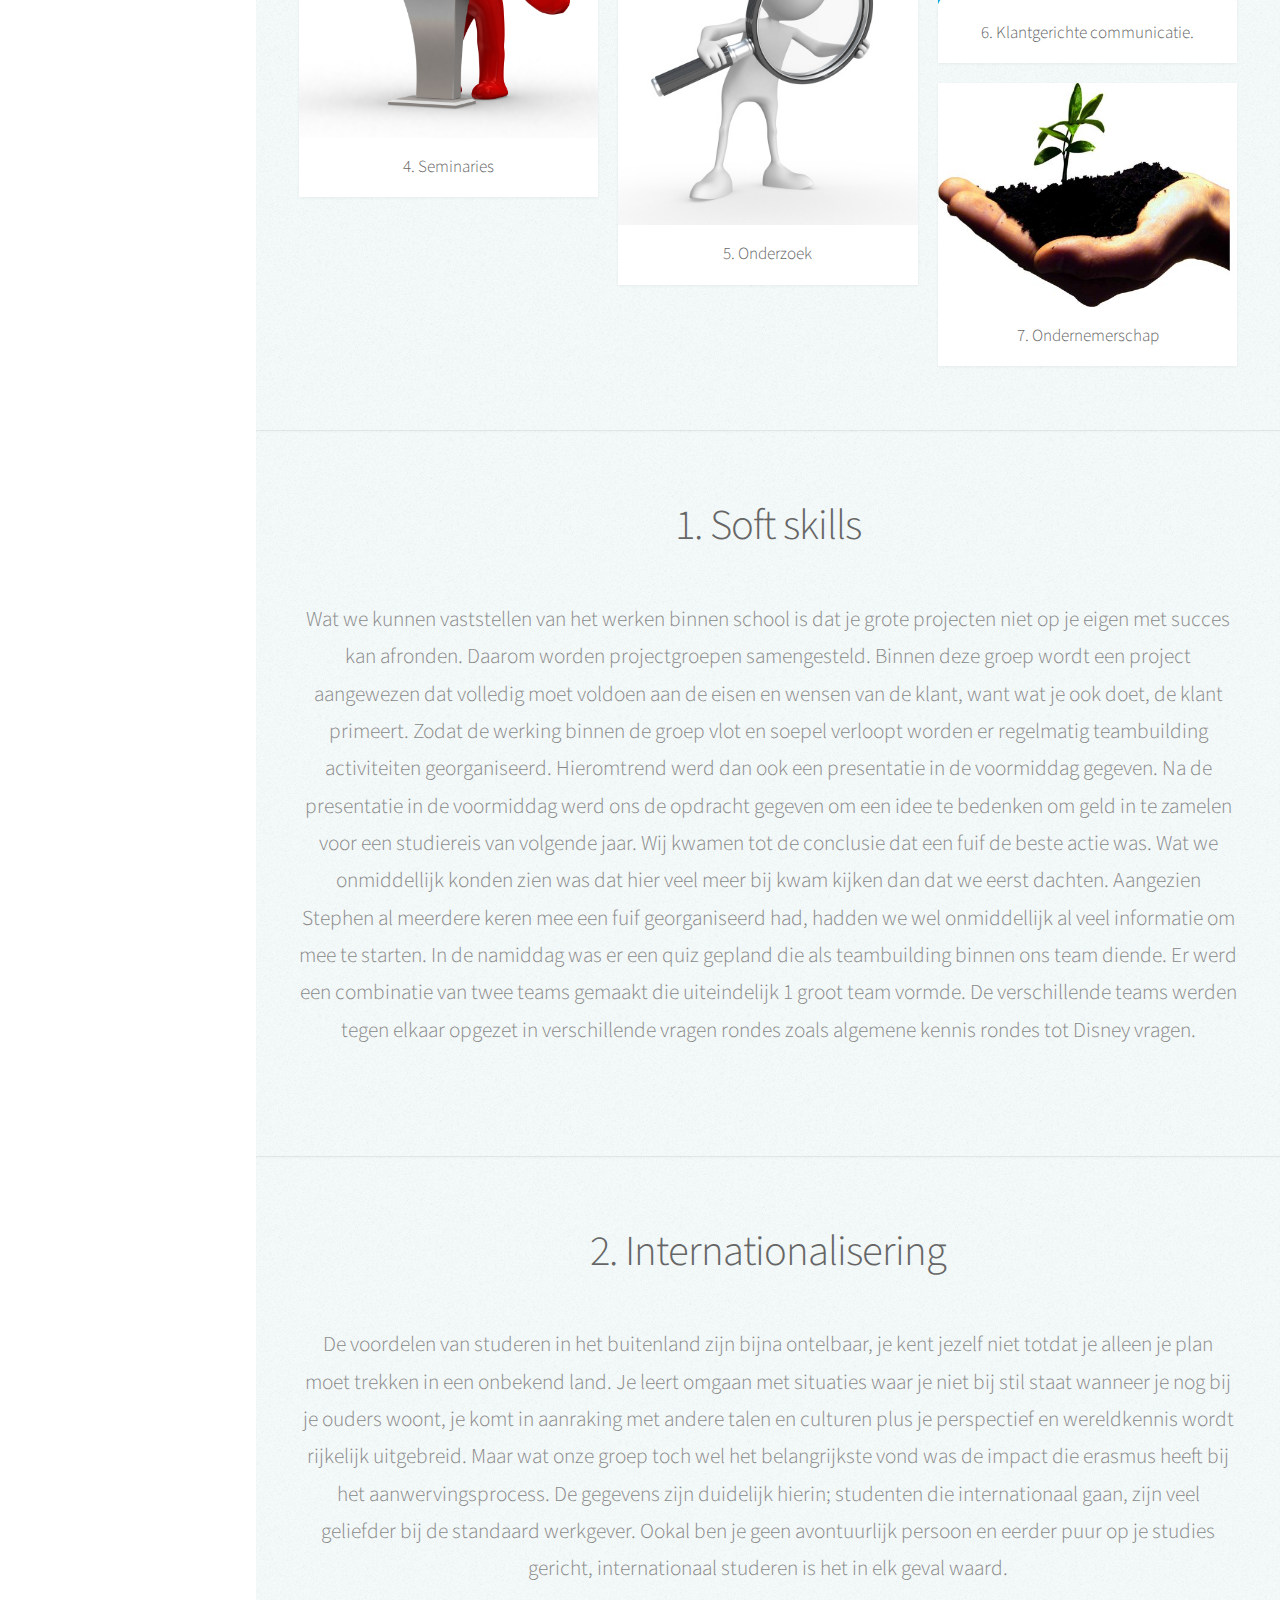
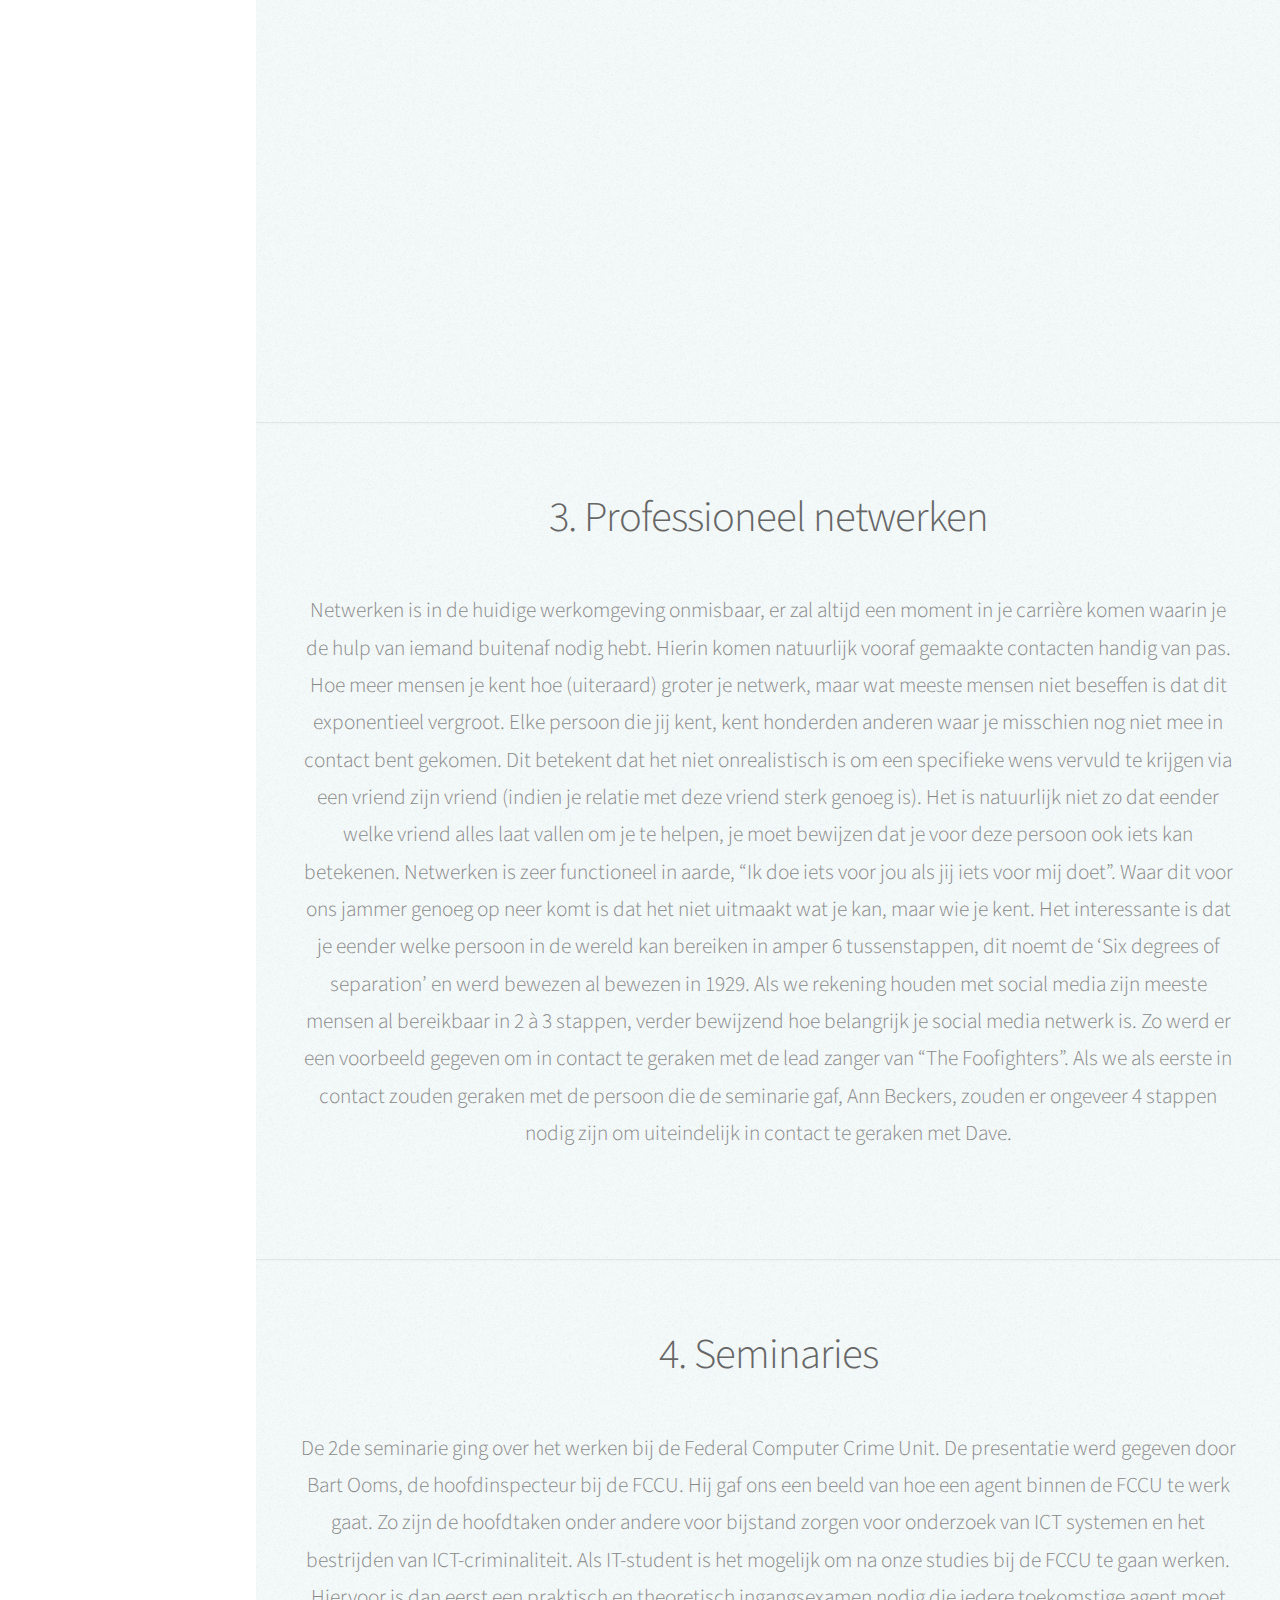
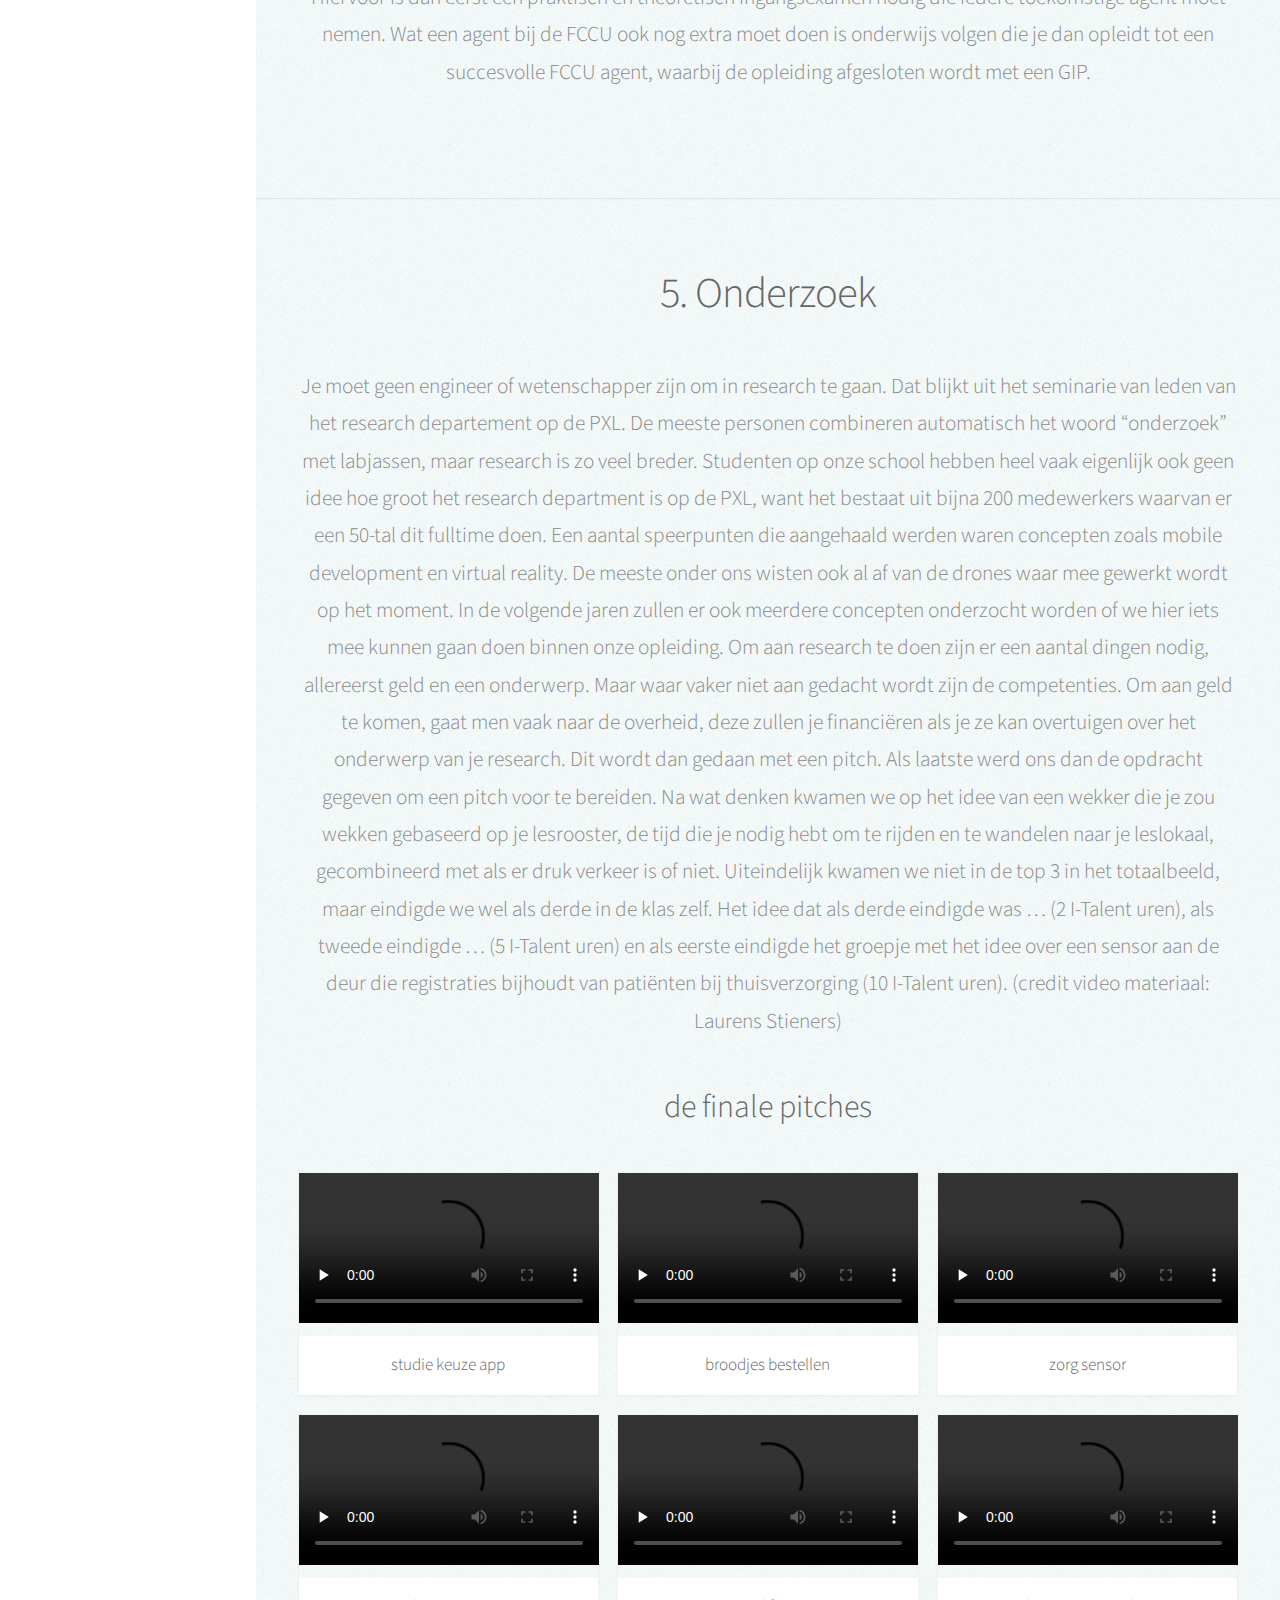
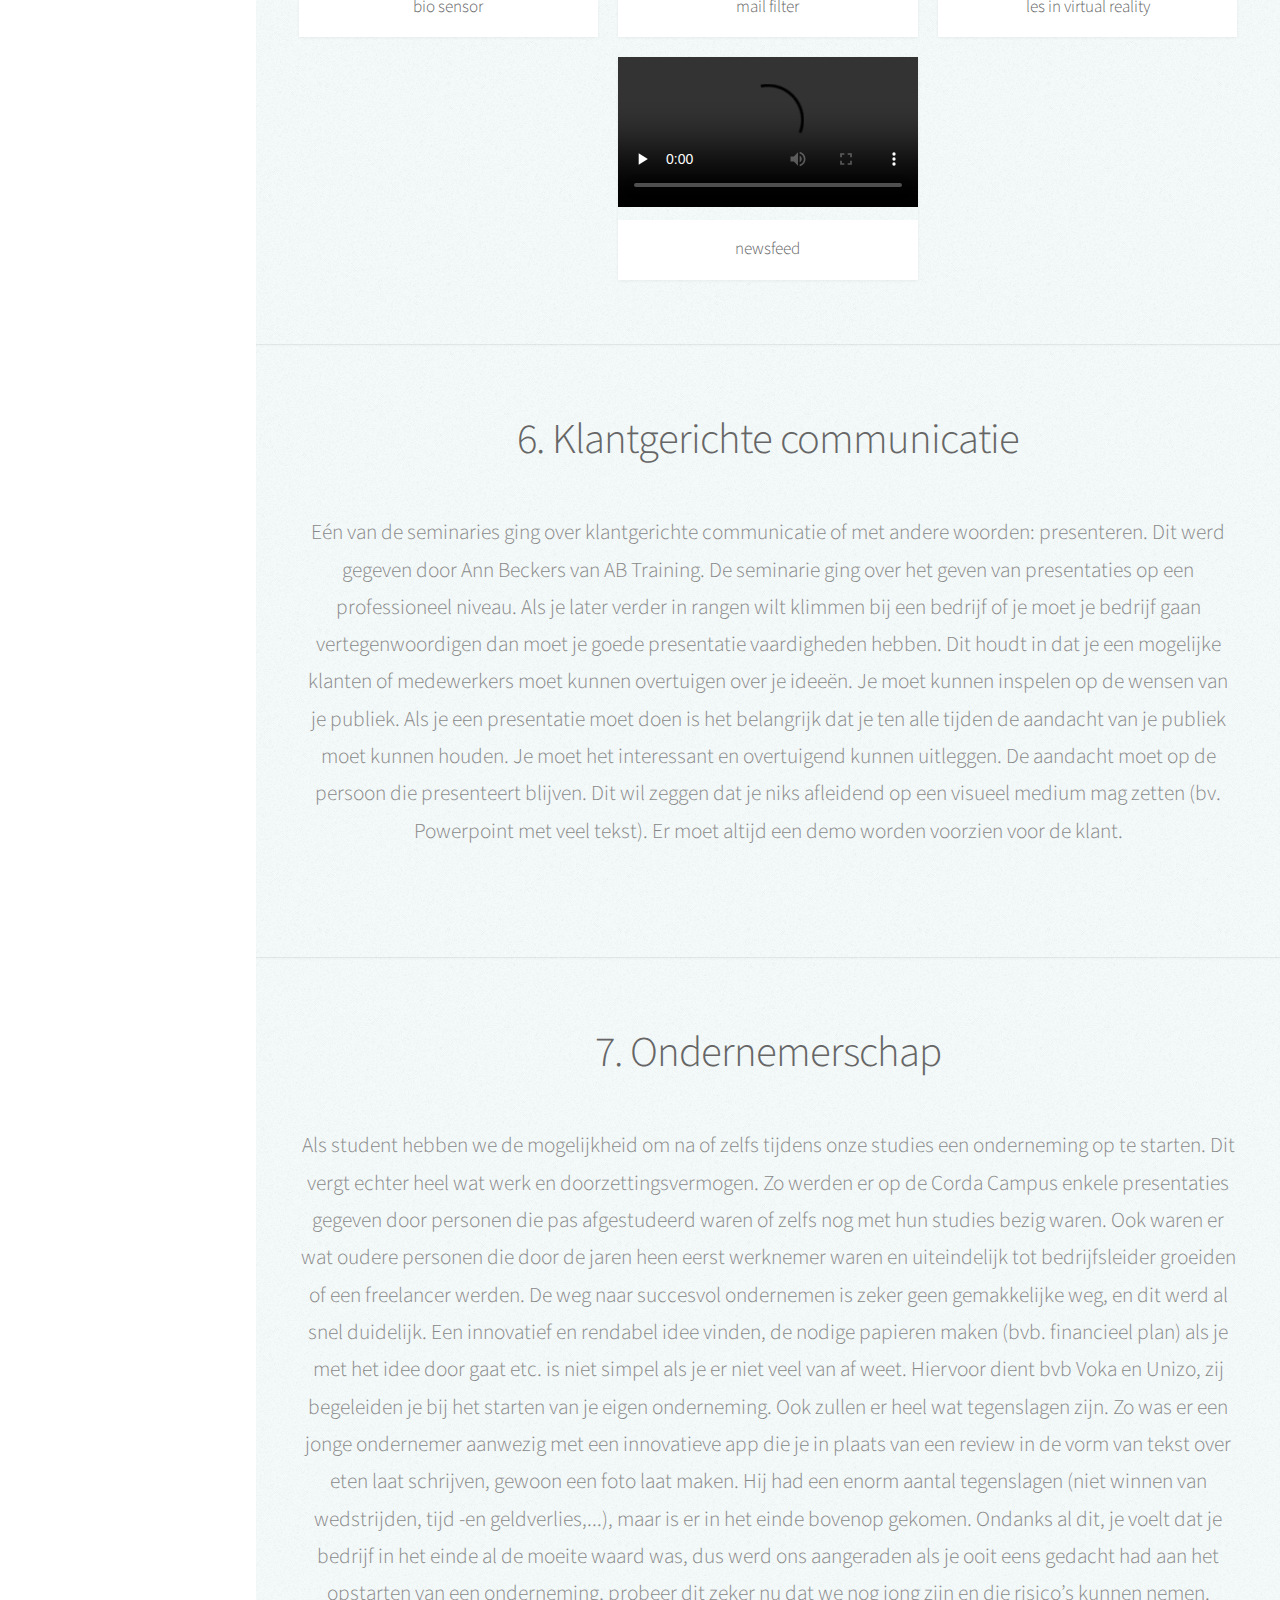
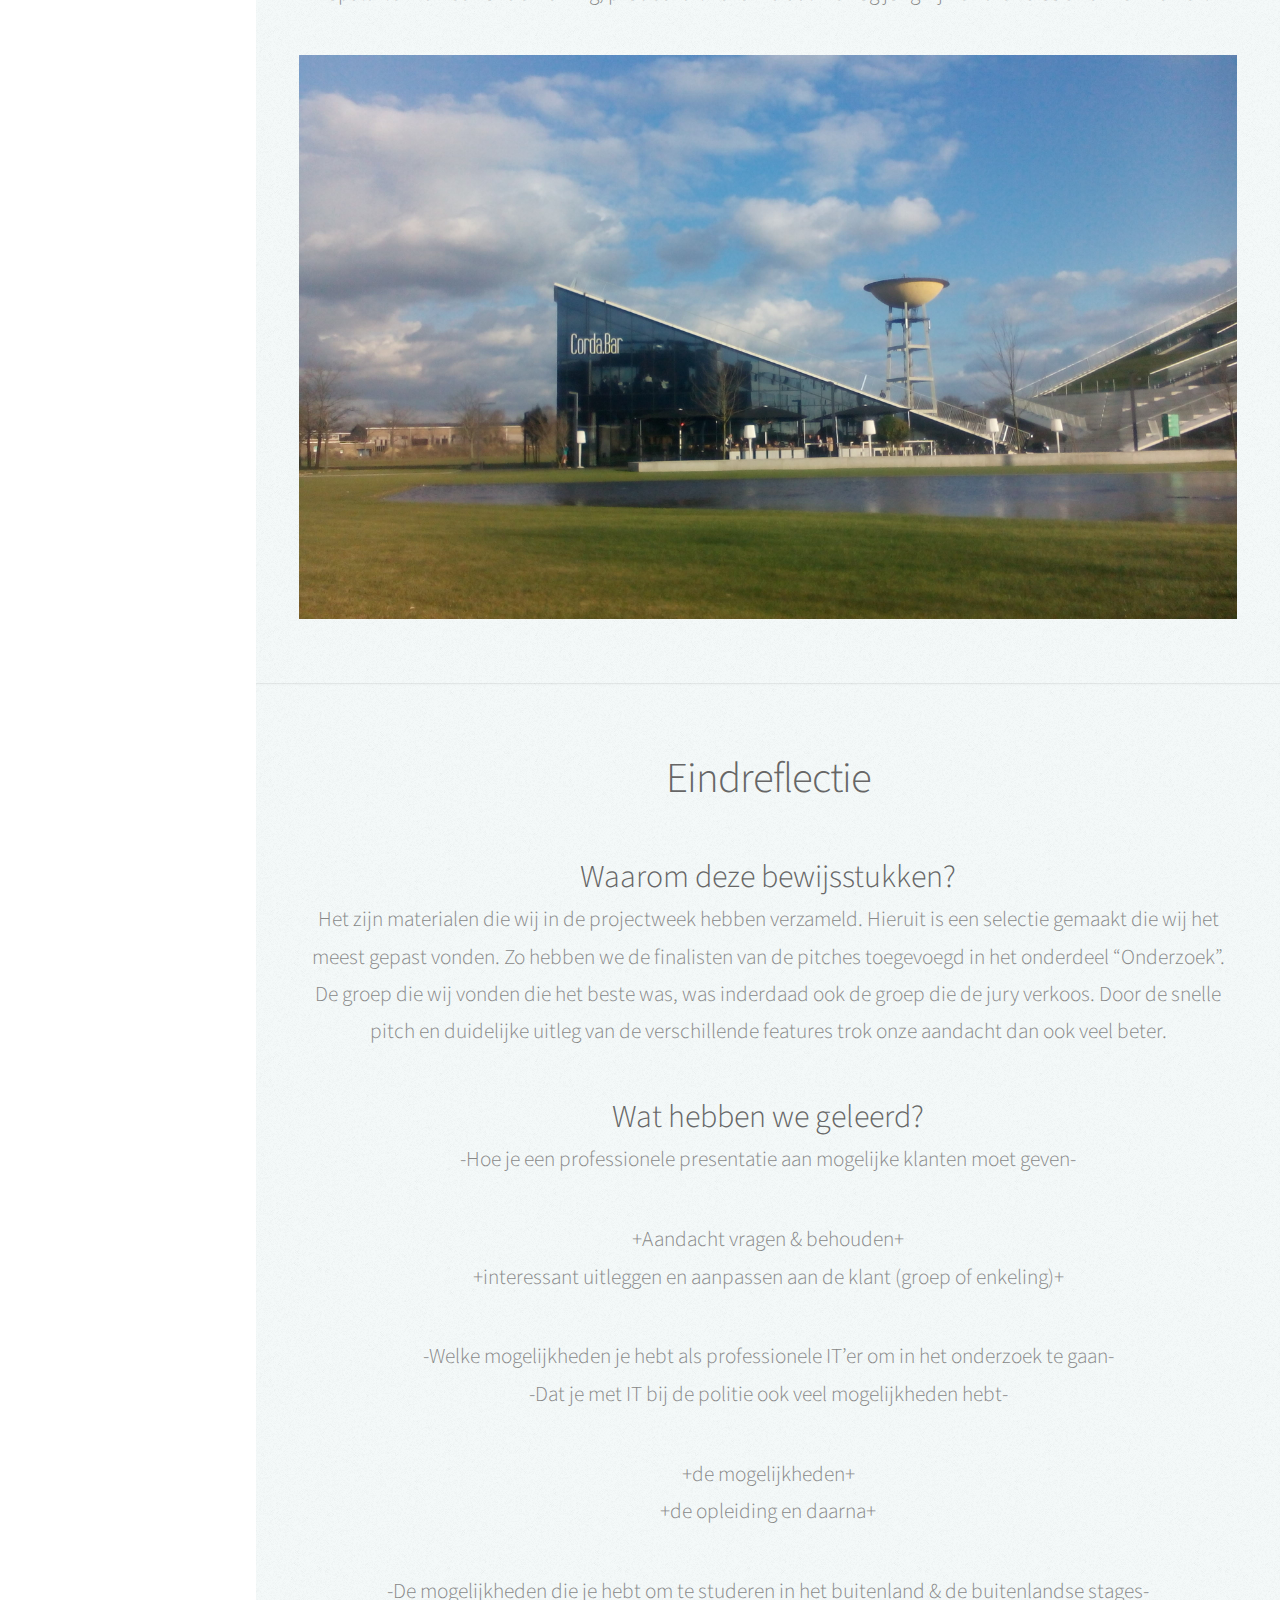
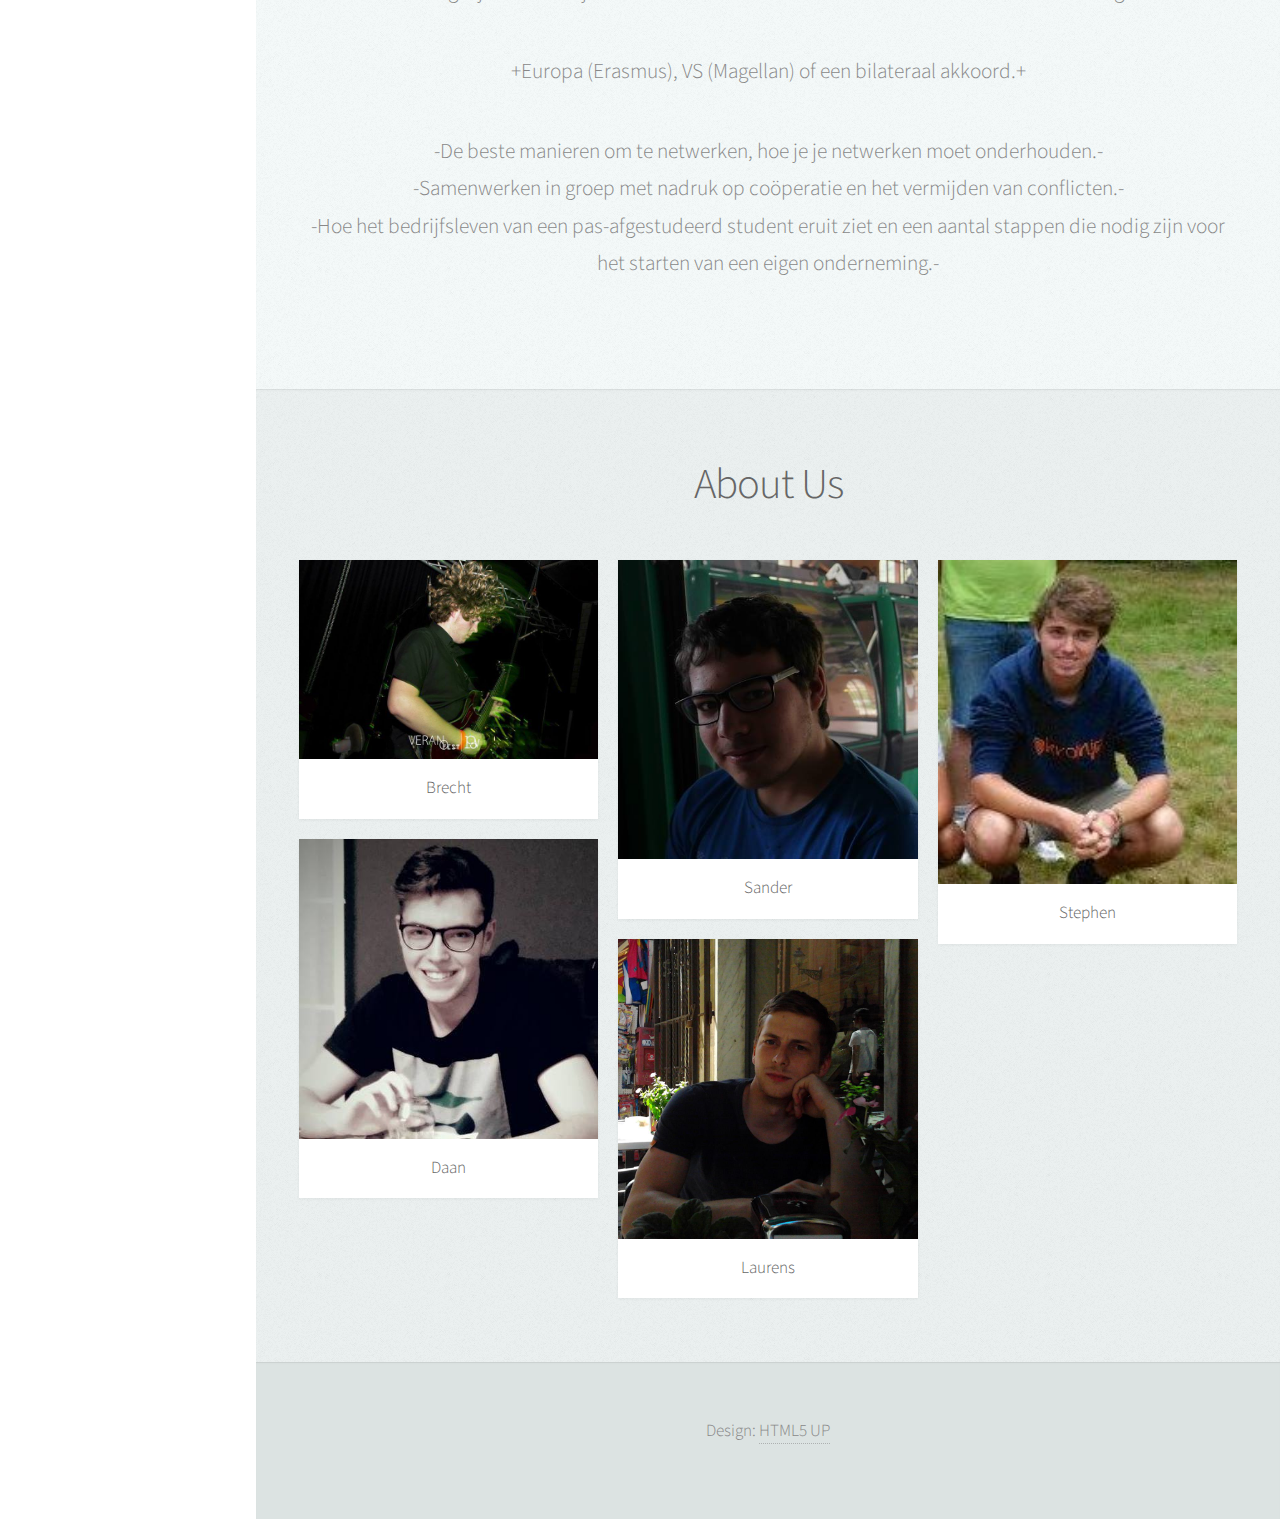
==== commit 4848b9b7: "almost done" ====
--- a/index.html
+++ b/index.html
@@ -108,6 +108,11 @@
                         </a>
                     </li>
                     <li>
+                        <a href="#reflectie" id="about-link" class="skel-layers-ignoreHref main">
+                            <p><span class="icon fa-repeat"></span>&emsp;&emsp;reflectie</p>
+                        </a>
+                    </li>
+                    <li>
                         <a href="#about" id="about-link" class="skel-layers-ignoreHref main">
                             <p><span class="icon fa-group"></span>&emsp;&emsp;About Us</p>
                         </a>
@@ -179,7 +184,7 @@
                 <header>
                     <h2>Samenstelling van de groep</h2>
                 </header>
-                <p>Het vormen van de groep opzich ging redelijk vlot. We zaten toevallig al in elkaars buurt bij het invullen van de gekleurde papieren. niemand van ons wist in heb begin precies welke kleur papier we nodig hadden en uiteindelijk bleek dat we hetzelfde zochten. Dan zijn we samen richting de koepel vertrokken en daar bleek dan uiteindelijk ook dat onze thalento uitslagen matchten. iedereen had zowat zijn eigen functie binnen de groep al opgenomen. Brecht bleek zowat alles wel een beetje te kunnen en vulde de plek als vlinder perfect op. Uit de test bleek ook dat Daan de beste leider zou zijn. Verder werkt Laurens vaak mee op evenementen en festivals en is dus de perfecte materiaalmeester. Sander had uit zijn scouts vergaderingen al ervaring opgedaan over het schrijven van verslagen, de verslaggever die iedereen wel in zijn team wil dus. ten laatste werd Stephen aangesteld als communicatie met derden gezien zijn vlotte omgang en aangename ingesteldheid.</p>
+                <p>Het vormen van de groep opzich ging redelijk vlot. We zaten toevallig al in elkaars buurt bij het invullen van de gekleurde papieren. niemand van ons wist in heb begin precies welke kleur papier we nodig hadden en uiteindelijk bleek dat we hetzelfde zochten. Dan zijn we samen richting de koepel vertrokken en daar bleek dan uiteindelijk ook dat onze thalento uitslagen matchten. Iedereen had zowat zijn eigen functie binnen de groep al opgenomen. Brecht bleek zowat alles wel een beetje te kunnen en vulde de plek als vlinder perfect op. Uit de test bleek ook dat Daan de beste leider zou zijn. Verder werkt Laurens vaak mee op evenementen en festivals en is dus de perfecte materiaalmeester. Sander had uit zijn scouts vergaderingen al ervaring opgedaan over het schrijven van verslagen, de verslaggever die iedereen wel in zijn team wil dus. ten laatste werd Stephen aangesteld als communicatie met derden gezien zijn vlotte omgang en aangename ingesteldheid.</p>
             </div>
         </section>
         <!-- kern -->
@@ -255,7 +260,13 @@
                 <header>
                     <h2>1. Soft skills</h2>
                 </header>
-                <p>Wat we kunnen vaststellen van het werken binnen school is dat je grote projecten niet op je eigen met succes kan afronden. Daarom worden projectgroepen samengesteld. Binnen deze groep wordt een project aangewezen dat volledig moet voldoen aan de eisen en wensen van de klant, want wat je ook doet, de klant primeert. Zodat de werking binnen de groep vlot en soepel verloopt worden er regelmatig teambuilding activiteiten georganiseerd. Na de presentatie in de voormiddag werd ons de opdracht gegeven om een idee te bedenken om geld in te zamelen voor een studiereis van volgende jaar. Wij kwamen tot de conclusie dat een fuif de beste actie was. Wat we onmiddellijk konden zien was dat hier veel meer bij kwam kijken dan dat we eerst dachten. Aangezien Stephen al meerdere keren mee een fuif georganiseerd had, hadden we wel onmiddellijk al veel informatie om mee te starten. In de namiddag was er een quiz gepland die als teambuilding binnen ons team diende. Er werd een combinatie van twee teams gemaakt die uiteindelijk 1 groot team vormde. De verschillende teams werden tegen elkaar opgezet in verschillende vragen rondes zoals algemene kennis rondes tot Disney vragen.</p>
+                <p>Wat we kunnen vaststellen van het werken binnen school is dat je grote projecten niet op je eigen 
+met succes kan afronden. Daarom worden projectgroepen samengesteld. Binnen deze groep wordt een project aangewezen dat volledig moet voldoen aan de eisen en wensen van de klant, want wat je ook doet, de klant primeert. Zodat de werking binnen de groep vlot en soepel verloopt worden er regelmatig teambuilding activiteiten georganiseerd. Hieromtrend werd dan ook een presentatie in de voormiddag gegeven.
+
+Na de presentatie in de voormiddag werd ons de opdracht gegeven om een idee te bedenken om geld in te zamelen voor een studiereis van volgende jaar. Wij kwamen tot de conclusie dat een fuif de beste actie was. Wat we onmiddellijk konden zien was dat hier veel meer bij kwam kijken dan dat we eerst dachten. Aangezien Stephen al meerdere keren mee een fuif georganiseerd had, hadden we wel onmiddellijk al veel informatie om mee te starten.
+
+In de namiddag was er een quiz gepland die als teambuilding binnen ons team diende. Er werd een combinatie van twee teams gemaakt die uiteindelijk 1 groot team vormde. De verschillende teams werden tegen elkaar opgezet in verschillende vragen rondes zoals algemene kennis rondes tot Disney vragen.
+</p>
             </div>
         </section>
         <section id="2" class="two">
@@ -266,6 +277,7 @@
                 </header>
                 <p>De voordelen van studeren in het buitenland zijn bijna ontelbaar, je kent jezelf niet totdat je alleen je plan moet trekken in een onbekend land. Je leert omgaan met situaties waar je niet bij stil staat wanneer je nog bij je ouders woont, je komt in aanraking met andere talen en culturen plus je perspectief en wereldkennis wordt rijkelijk uitgebreid. Maar wat onze groep toch wel het belangrijkste vond was de impact die erasmus heeft bij het aanwervingsprocess. De gegevens zijn duidelijk hierin; studenten die internationaal gaan, zijn veel geliefder bij de standaard werkgever. Ookal ben je geen avontuurlijk persoon en eerder puur op je studies gericht, internationaal studeren is het in elk geval waard.
                 </p>
+                <iframe width="560" height="315" src="https://www.youtube.com/embed/Cxdmk_Llh5k?rel=0&amp;showinfo=0" frameborder="0" allowfullscreen></iframe>
             </div>
         </section>
         <section id="3" class="two">
@@ -274,7 +286,11 @@
                 <header>
                     <h2>3. Professioneel netwerken</h2>
                 </header>
-                <p>Netwerken is in de huidige werkomgeving is onmisbaar, er zal altijd een moment in je carrière komen waarin je de hulp van iemand buitenaf nodig hebt. Hierin komen natuurlijk vooraf gemaakte contacten handig van pas. Hoe meer mensen je kent hoe (uiteraard) groter je netwerk, maar wat meeste mensen niet beseffen is dat dit exponentieel vergroot. Elke persoon die jij kent, kent honderden anderen waar je misschien nog niet mee in contact bent gekomen. Dit betekent dat het niet onrealistisch is om een specifieke wens vervuld te krijgen via een vriend zijn vriend (indien je relatie met deze vriend sterk genoeg is). Het is natuurlijk niet zo dat eender welke vriend alles laat vallen om je te helpen, je moet bewijzen dat je voor deze persoon ook iets kan betekenen. Netwerken is zeer functioneel in aarde, “Ik doe iets voor jou als jij iets voor mij doet”. Waar dit voor ons jammer genoeg op neer komt is dat het niet uitmaakt wat je kan, maar wie je kent. Het interessante is dat je eender welke persoon in de wereld kan bereiken in amper 6 tussenstappen, dit noemt de ‘Six degrees of separation’ en werd bewezen al bewezen in 1929. Als we rekening houden met social media zijn meeste mensen al bereikbaar in 2 à 3 stappen, verder bewijzend hoe belangrijk je social media netwerk is. Zo werd er een voorbeeld gegeven om in contact te geraken met de lead zanger van “The Foofighters”. Als we als eerste in contact zouden geraken met de persoon die de seminarie gaf, Ann Beckers, zouden er ongeveer 4 stappen zijn om uiteindelijk in contact te geraken met Dave.</p>
+                <p>Netwerken is in de huidige werkomgeving onmisbaar, er zal altijd een moment in je carrière komen waarin je de hulp van iemand buitenaf nodig hebt. Hierin komen natuurlijk vooraf gemaakte contacten handig van pas. Hoe meer mensen je kent hoe (uiteraard) groter je netwerk, maar wat meeste mensen niet beseffen is dat dit exponentieel vergroot. Elke persoon die jij kent, kent honderden anderen waar je misschien nog niet mee in contact bent gekomen. Dit betekent dat het niet onrealistisch is om een specifieke wens vervuld te krijgen via een vriend zijn vriend (indien je relatie met deze vriend sterk genoeg is).
+
+Het is natuurlijk niet zo dat eender welke vriend alles laat vallen om je te helpen, je moet bewijzen dat je voor deze persoon ook iets kan betekenen. Netwerken is zeer functioneel in aarde, “Ik doe iets voor jou als jij iets voor mij doet”. Waar dit voor ons jammer genoeg op neer komt is dat het niet uitmaakt wat je kan, maar wie je kent.
+
+Het interessante is dat je eender welke persoon in de wereld kan bereiken in amper 6 tussenstappen, dit noemt de ‘Six degrees of separation’ en werd bewezen al bewezen in 1929. Als we rekening houden met social media zijn meeste mensen al bereikbaar in 2 à 3 stappen, verder bewijzend hoe belangrijk je social media netwerk is. Zo werd er een voorbeeld gegeven om in contact te geraken met de lead zanger van “The Foofighters”. Als we als eerste in contact zouden geraken met de persoon die de seminarie gaf, Ann Beckers, zouden er ongeveer 4 stappen nodig zijn om uiteindelijk in contact te geraken met Dave.</p>
             </div>
         </section>
         <section id="4" class="two">
@@ -283,7 +299,10 @@
                 <header>
                     <h2>4. Seminaries</h2>
                 </header>
-                <p>De 2de seminarie ging over het werken bij de Federal Computer Crime Unit. De presentatie werd gegeven door Bart Ooms, de hoofdinspecteur bij de FCCU. Hij gaf ons een beeld van hoe een agent binnen de FCCU te werkt gaat. Zo zijn de hoofdtaken onder andere voor bijstand zorgen voor onderzoek van ICT systemen en het bestrijden van ICT-criminaliteit. Als IT-student is het mogelijk om na onze studies bij de FCCU te gaan werken. Hiervoor is dan eerst een praktisch en theoretisch ingangsexamen nodig die iedere toekomstige agent moet nemen. Wat een agent bij de FCCU ook nog extra moet doen is onderwijs volgen die je dan opleidt tot een succesvolle FCCU agent, waarbij de opleiding afgesloten wordt met een GIP.</p>
+                <p>De 2de seminarie ging over het werken bij de Federal Computer Crime Unit. De presentatie werd gegeven door Bart Ooms, de hoofdinspecteur bij de FCCU. Hij gaf ons een beeld van hoe een agent binnen de FCCU te werk gaat. Zo zijn de hoofdtaken onder andere voor bijstand zorgen voor onderzoek van ICT systemen en het bestrijden van ICT-criminaliteit.
+
+Als IT-student is het mogelijk om na onze studies bij de FCCU te gaan werken. Hiervoor is dan eerst een praktisch en theoretisch ingangsexamen nodig die iedere toekomstige agent moet nemen. Wat een agent bij de FCCU ook nog extra moet doen is onderwijs volgen die je dan opleidt tot een succesvolle FCCU agent, waarbij de opleiding afgesloten wordt met een GIP.
+</p>
             </div>
         </section>
         <section id="5" class="two">
@@ -292,7 +311,8 @@
                 <header>
                     <h2>5. Onderzoek</h2>
                 </header>
-                <p>Je moet geen engineer of wetenschapper zijn om in research te gaan. Dat blijkt uit het seminarie van leden van het research departement op de PXL. De meeste personen combineren automatisch het woord “onderzoek” met labjassen, maar research is zo veel breder. Studenten op onze school hebben heel vaak eigenlijk ook geen idee hoe groot het research department is op de PXL, want het bestaat uit bijna 200 medewerkers waarvan er een 50-tal dit fulltime doen. Een aantal speerpunten die aangehaald werden waren concepten zoals mobile development en virtual reality. De meeste onder ons wisten ook al af van de drones waar mee gewerkt wordt op het moment. In de volgende jaren zullen er ook meerdere concepten onderzocht worden of we hier iets mee kunnen gaan doen binnen onze opleiding. Om aan research te doen zijn er een aantal dingen nodig, allereerst geld en een onderwerp. Maar waar vaker niet aan gedacht wordt zijn de competenties. Om aan geld te komen, gaat men vaak naar de overheid, deze zullen je financiëren als je ze kan overtuigen over het onderwerp van je research. Dit wordt dan gedaan met een pitch. Als laatste werd ons dan de opdracht gegeven om een pitch voor te bereiden. Na wat denken kwamen we op het idee van een wekker die je zou wekken gebaseerd op je lesrooster, de tijd die je nodig hebt om te rijden en te wandelen naar je leslokaal, gecombineerd met als er druk verkeer is of niet. Uiteindelijk kwamen we niet in de top 3 in het totaalbeeld, maar eindigde we wel als derde in de klas zelf. Het idee dat als derde eindigde was … (2 I-Talent uren), als tweede eindigde … (5 I-Talent uren) en als eerste eindigde het groepje met het idee over een sensor aan de deur die registraties bijhoudt van patiënten bij thuisverzorging (10 I-Talent uren).</p>
+                <p>Je moet geen engineer of wetenschapper zijn om in research te gaan. Dat blijkt uit het seminarie van leden van het research departement op de PXL. De meeste personen combineren automatisch het woord “onderzoek” met labjassen, maar research is zo veel breder. Studenten op onze school hebben heel vaak eigenlijk ook geen idee hoe groot het research department is op de PXL, want het bestaat uit bijna 200 medewerkers waarvan er een 50-tal dit fulltime doen. Een aantal speerpunten die aangehaald werden waren concepten zoals mobile development en virtual reality. De meeste onder ons wisten ook al af van de drones waar mee gewerkt wordt op het moment. In de volgende jaren zullen er ook meerdere concepten onderzocht worden of we hier iets mee kunnen gaan doen binnen onze opleiding. Om aan research te doen zijn er een aantal dingen nodig, allereerst geld en een onderwerp. Maar waar vaker niet aan gedacht wordt zijn de competenties. Om aan geld te komen, gaat men vaak naar de overheid, deze zullen je financiëren als je ze kan overtuigen over het onderwerp van je research. Dit wordt dan gedaan met een pitch. Als laatste werd ons dan de opdracht gegeven om een pitch voor te bereiden. Na wat denken kwamen we op het idee van een wekker die je zou wekken gebaseerd op je lesrooster, de tijd die je nodig hebt om te rijden en te wandelen naar je leslokaal, gecombineerd met als er druk verkeer is of niet. Uiteindelijk kwamen we niet in de top 3 in het totaalbeeld, maar eindigde we wel als derde in de klas zelf. Het idee dat als derde eindigde was … (2 I-Talent uren), als tweede eindigde … (5 I-Talent uren) en als eerste eindigde het groepje met het idee over een sensor aan de deur die registraties bijhoudt van patiënten bij thuisverzorging (10 I-Talent uren).
+                (credit video materiaal: Laurens Stieners)</p>
                 <header>
                     <h3>de finale pitches</h3>
                 </header>
@@ -335,7 +355,7 @@
                                 
                             </video>
                             <header>
-                                <h3>virtual reality</h3>
+                                <h3>newsfeed</h3>
                             </header>
                     </div>
                     <div class="4u$ 12u$(mobile)">
@@ -379,7 +399,46 @@
                 <img class="image fit" src="images/corda1.jpg" alt="" />
             </div>
         </section>
-
+        <section id="reflectie" class="two">
+            <div class="container">
+
+                <header>
+                    <h2>Eindreflectie</h2>
+                </header>
+                <h3>Waarom deze bewijsstukken?</h3>
+                <p>Het zijn materialen die wij in de projectweek hebben verzameld. Hieruit is een selectie gemaakt die wij het meest gepast vonden.  Zo hebben we de finalisten van de pitches toegevoegd in het onderdeel “Onderzoek”. 
+
+De groep die wij vonden die het beste was, was inderdaad ook de groep die de jury verkoos. Door de snelle pitch en duidelijke uitleg van de verschillende features trok onze aandacht dan ook veel beter.
+</p>
+                <h3>Wat hebben we geleerd?</h3>
+                <ul>
+                    <li>
+                       <p>-Hoe je een professionele presentatie aan mogelijke klanten moet geven-</p>
+                        <ul>
+                            <li>+Aandacht vragen & behouden+</li>
+                            <li>+interessant uitleggen en aanpassen aan de klant (groep of enkeling)+</li>
+                        </ul>
+                    </li>
+                    <li>-Welke mogelijkheden je hebt als professionele IT’er om in het onderzoek te gaan-</li>
+                    <li>
+                       <p>-Dat je met IT bij de politie ook veel mogelijkheden hebt-</p>
+                        <ul>
+                            <li>+de mogelijkheden+</li>
+                            <li>+de opleiding en daarna+</li>
+                        </ul>
+                    </li>
+                    <li>
+                       <p>-De mogelijkheden die je hebt om te studeren in het buitenland & de buitenlandse stages-</p>
+                        <ul>
+                            <li>+Europa (Erasmus), VS (Magellan) of een bilateraal akkoord.+</li>
+                        </ul>
+                    </li>
+                    <li>-De beste manieren om te netwerken, hoe je je netwerken moet onderhouden.-</li>
+                    <li>-Samenwerken in groep met nadruk op coöperatie en het vermijden van conflicten.-</li>
+                    <li>-Hoe het bedrijfsleven van een pas-afgestudeerd student eruit ziet en een aantal stappen die nodig zijn voor het starten van een eigen onderneming.-</li>
+                </ul>
+            </div>
+        </section>
         <!-- About Us -->
         <section id="about" class="three">
             <div class="container">
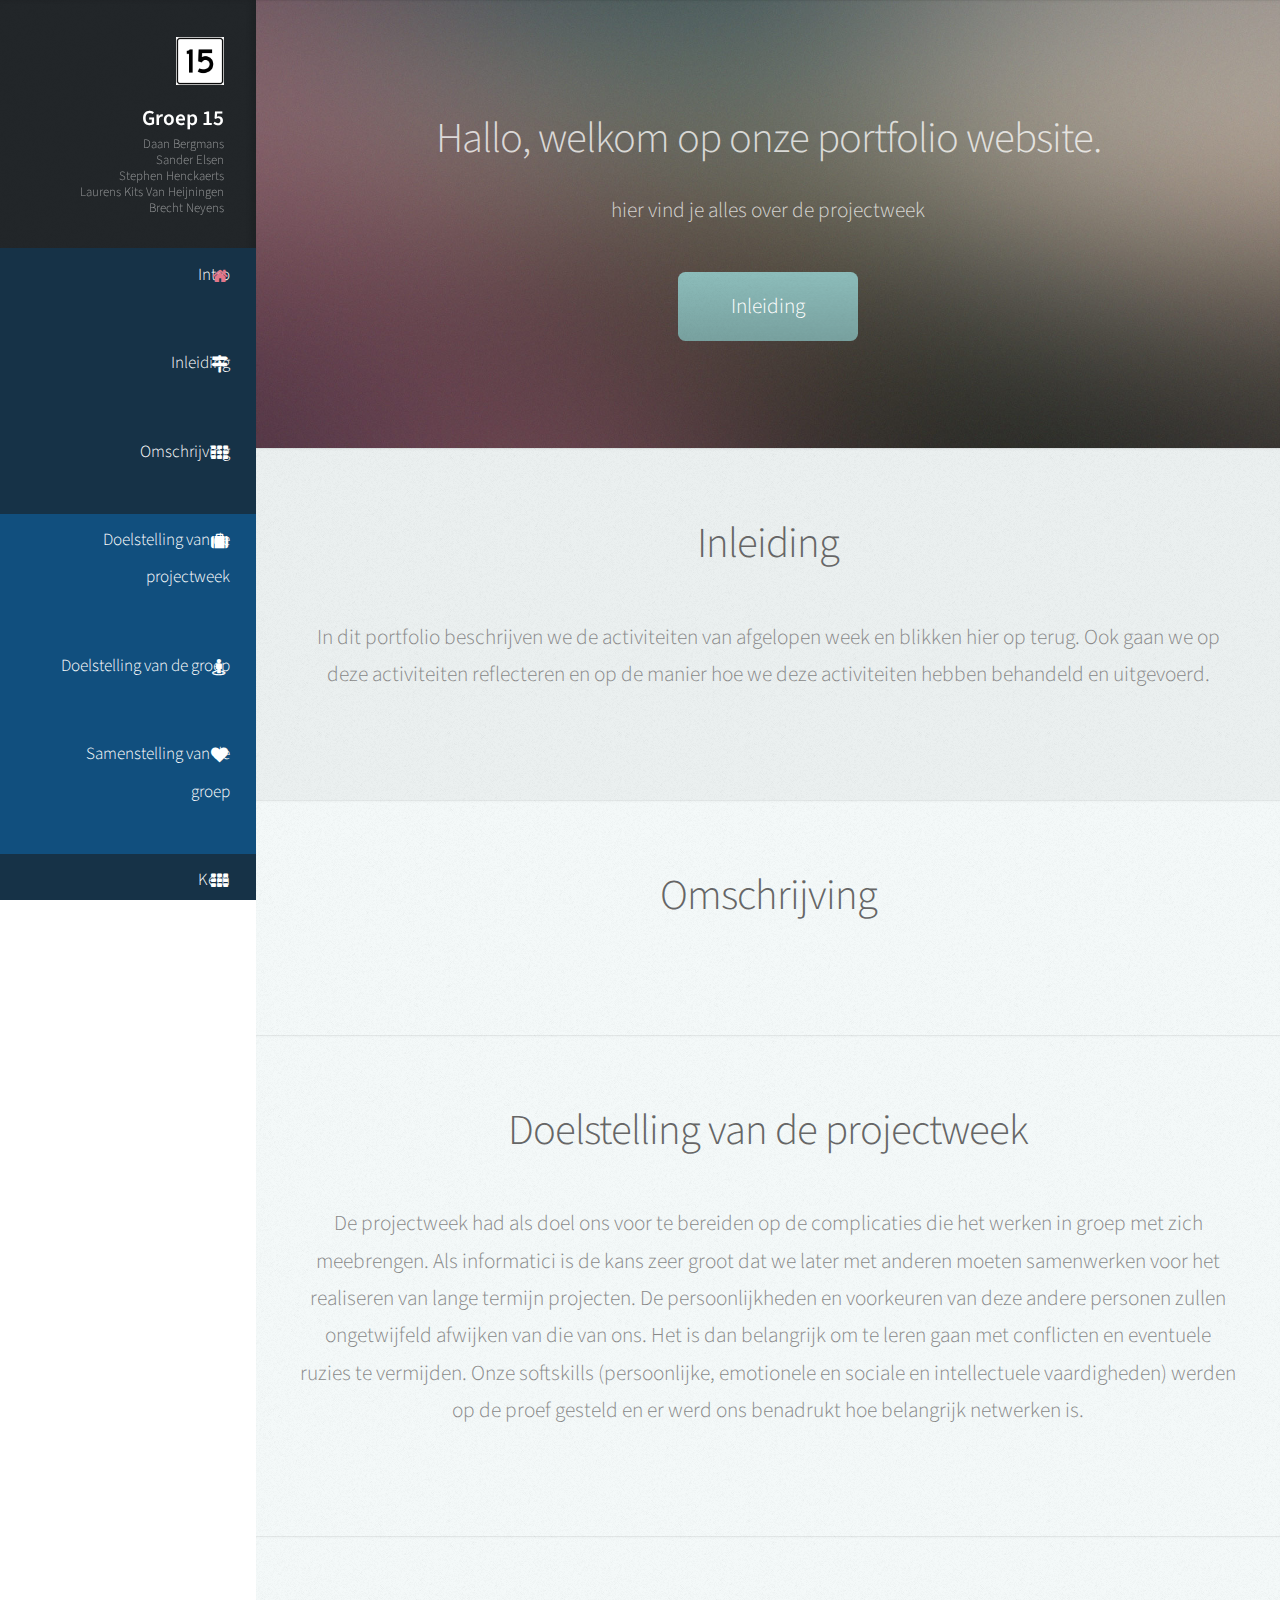
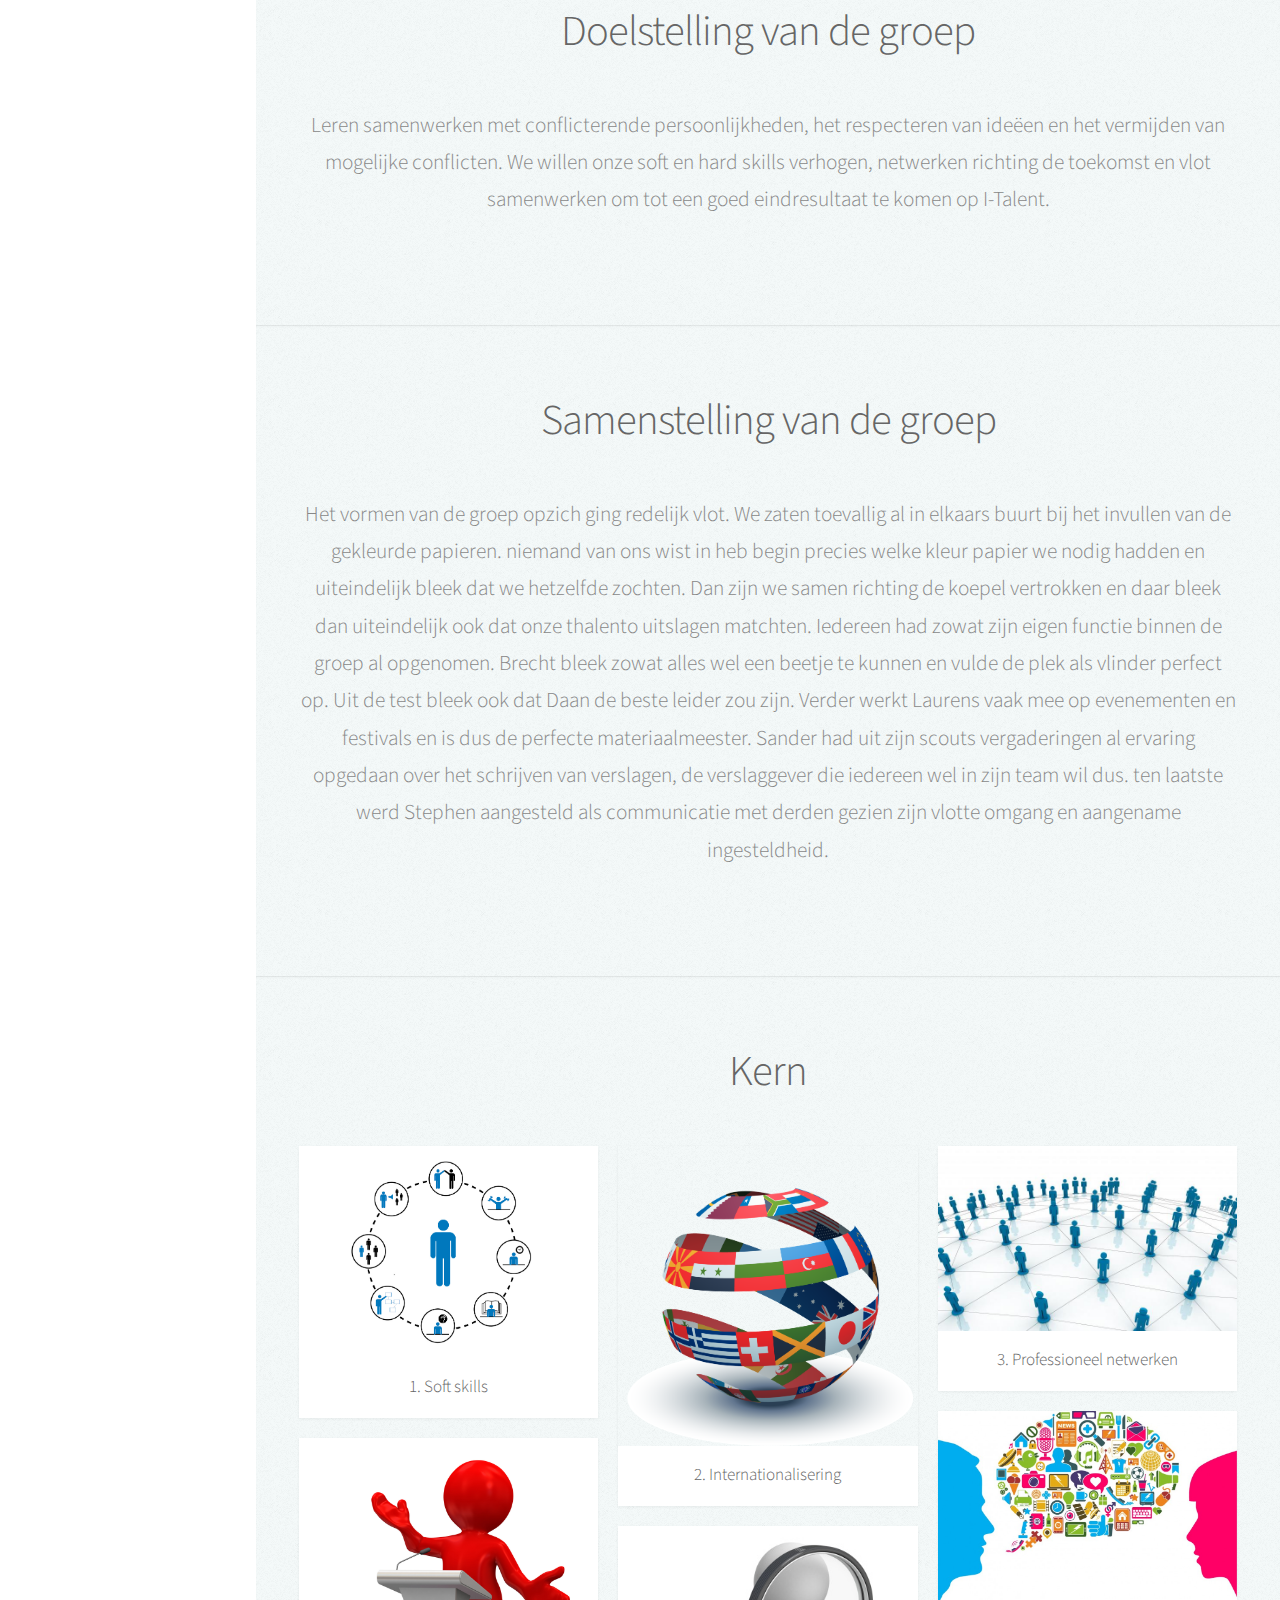
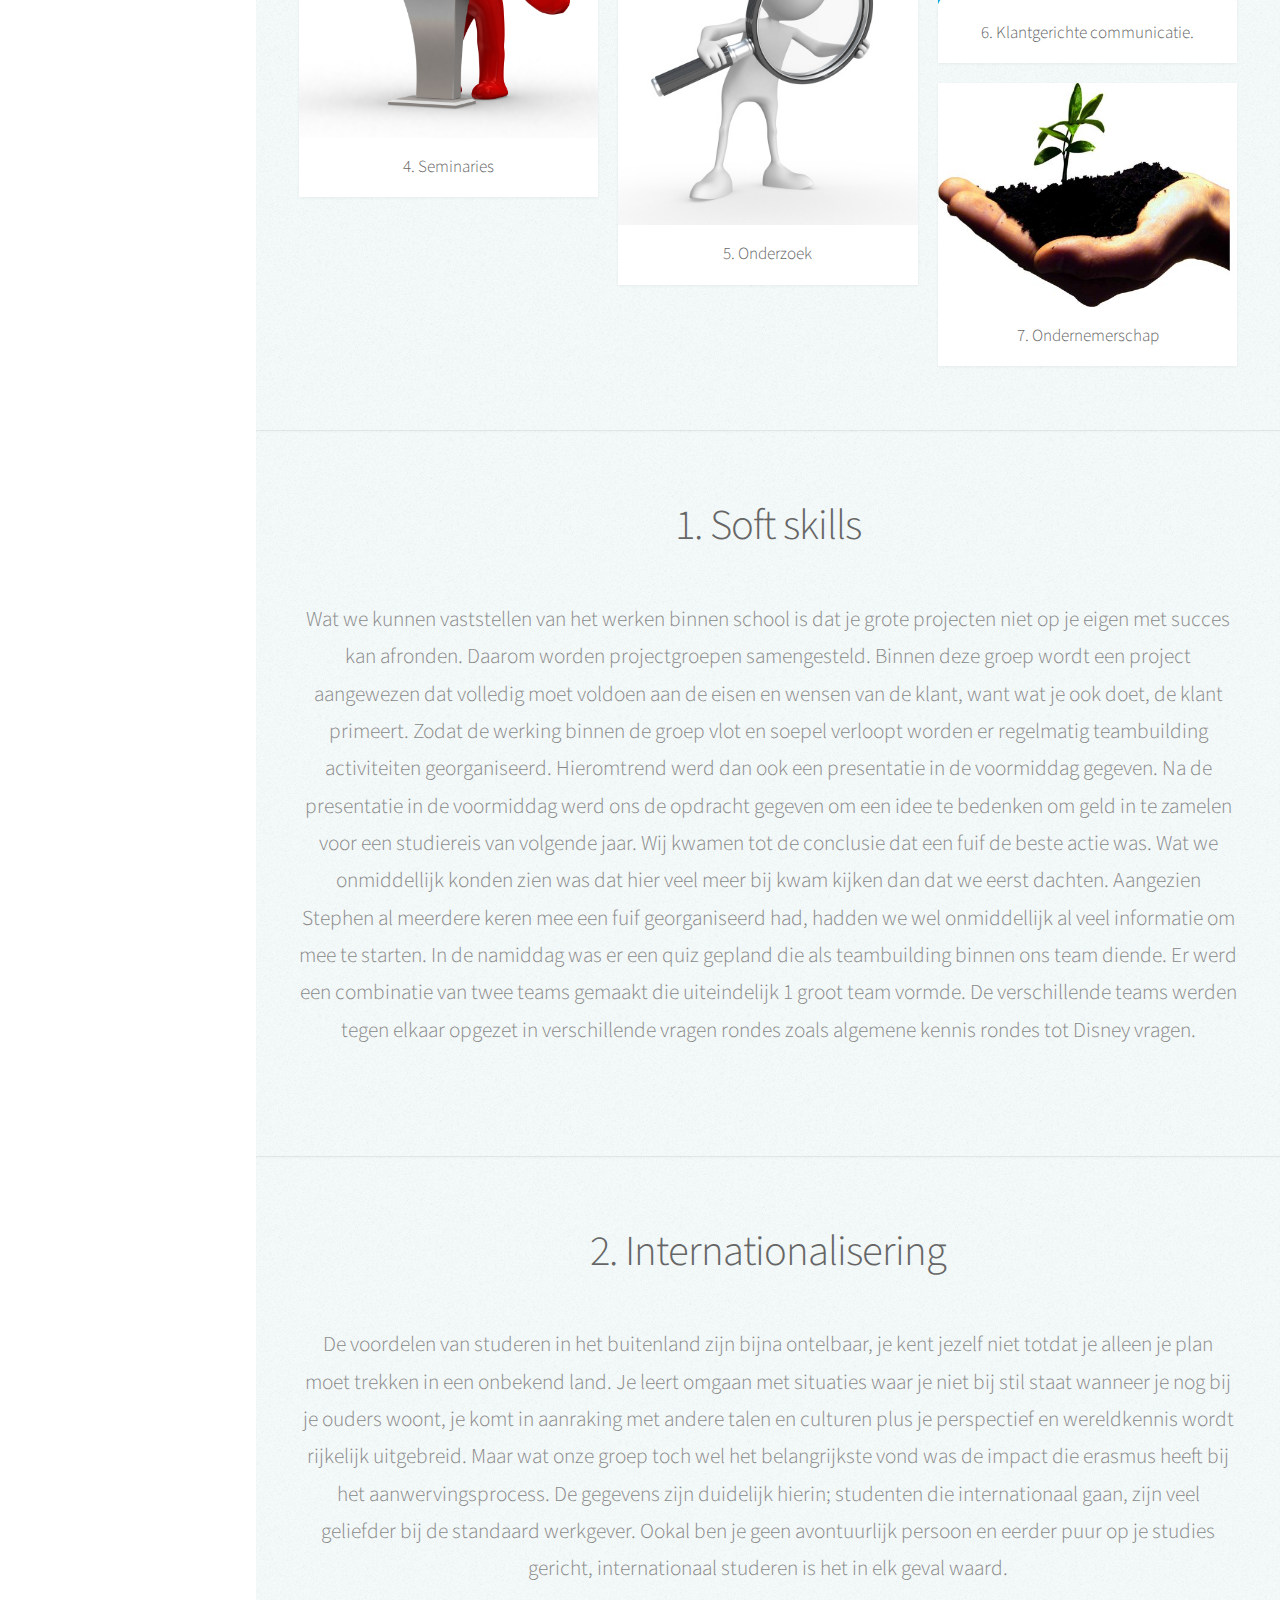
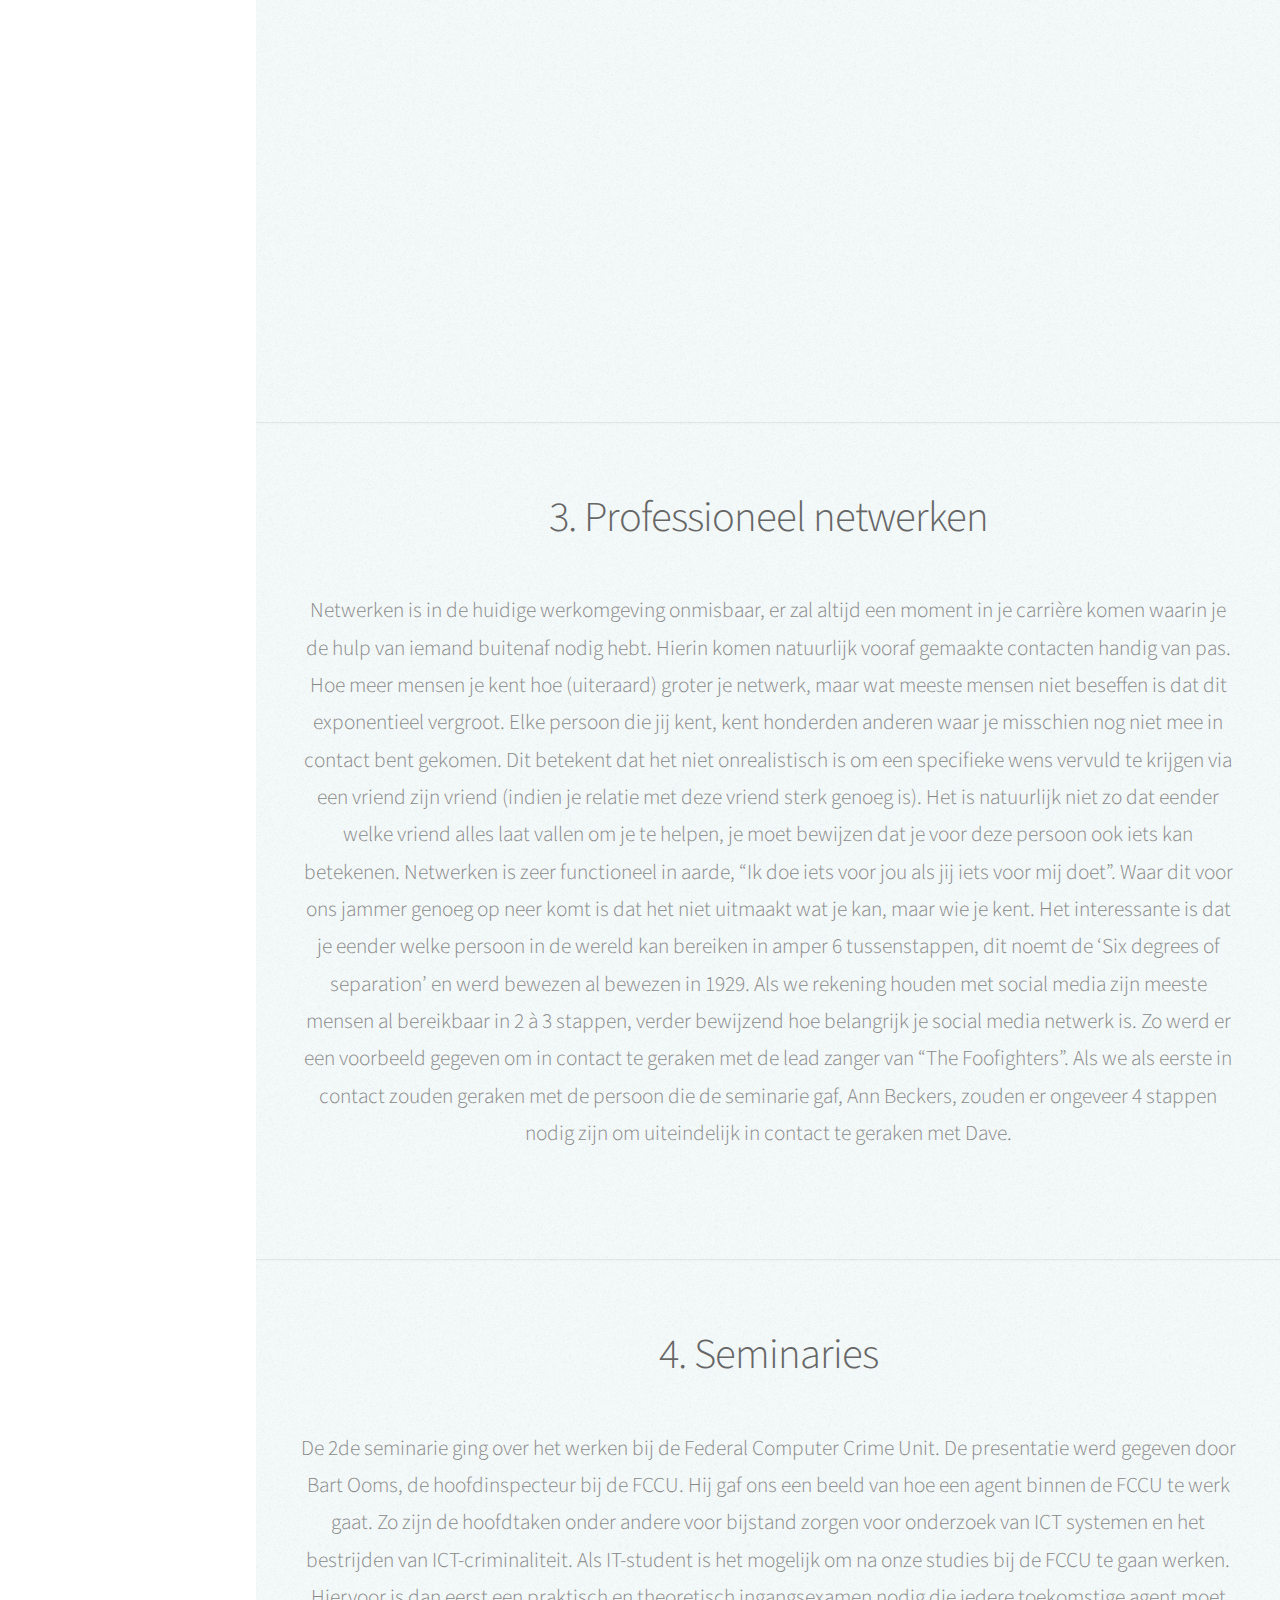
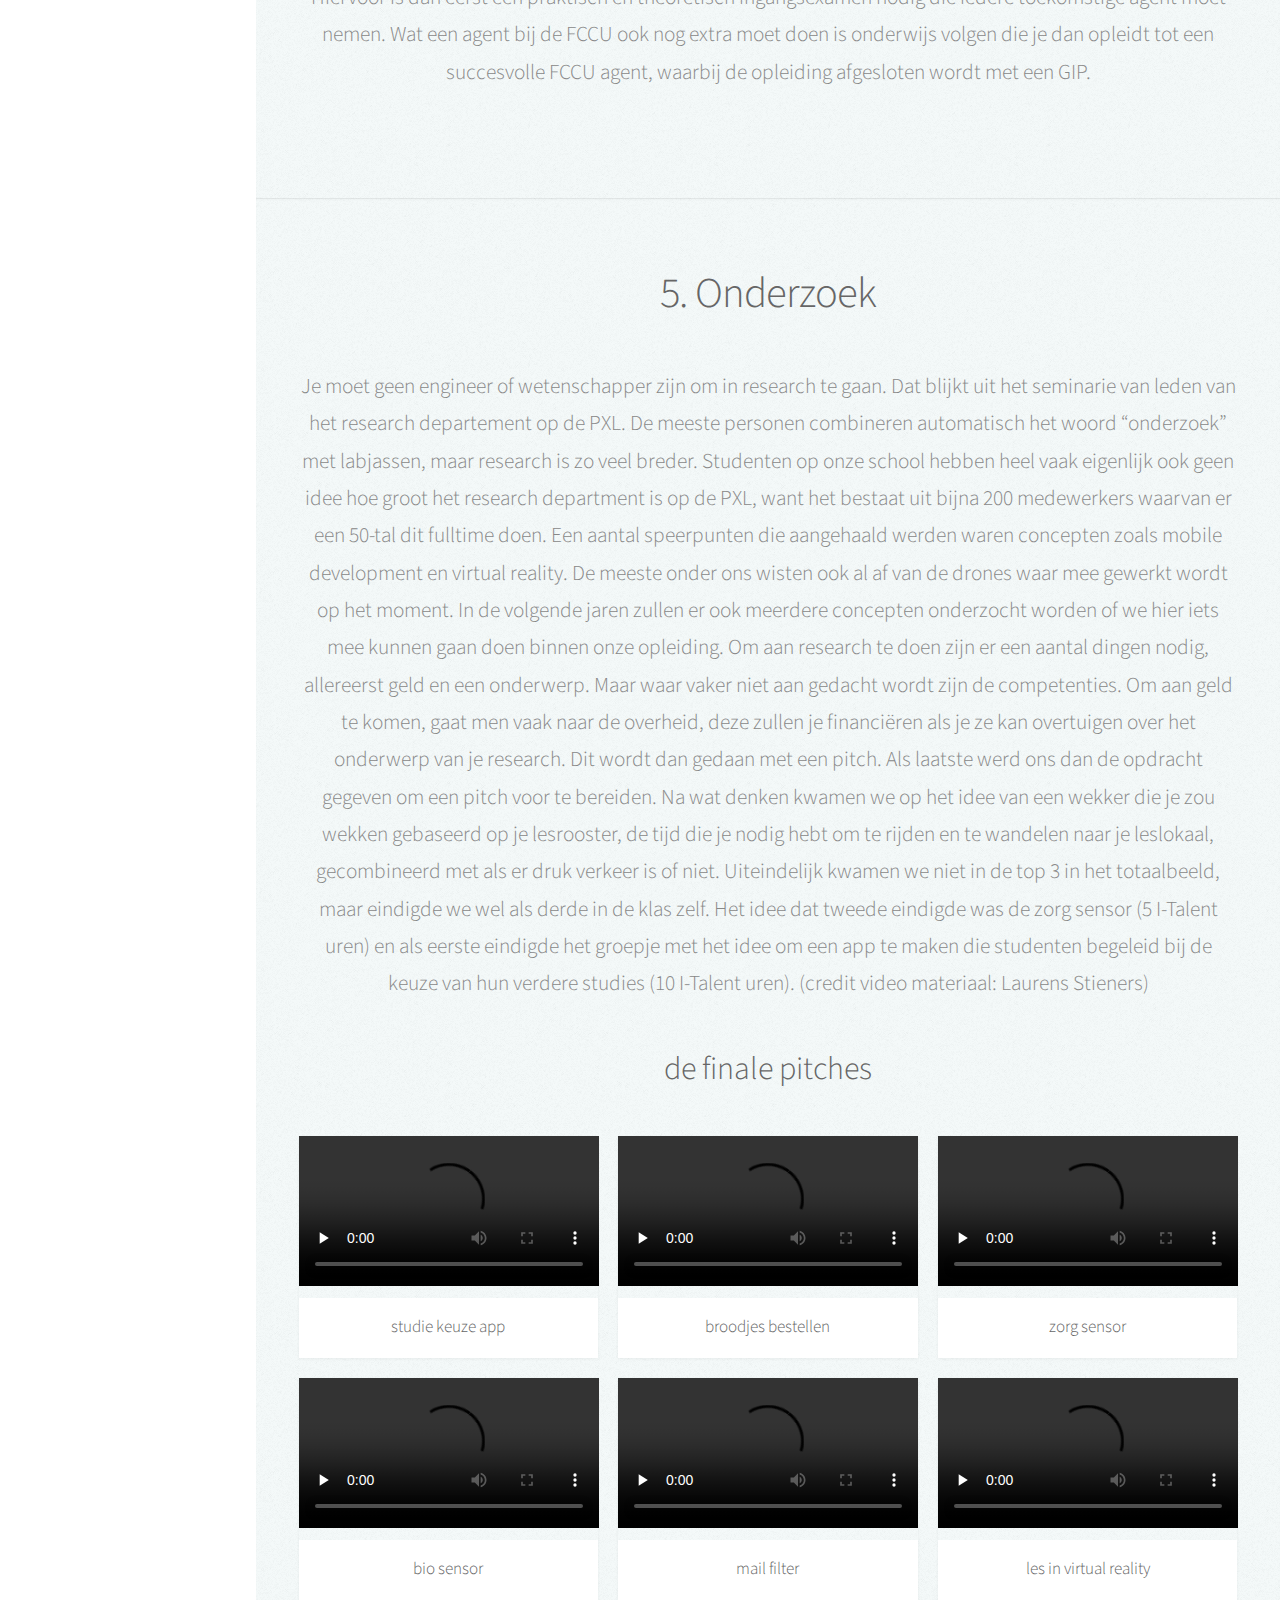
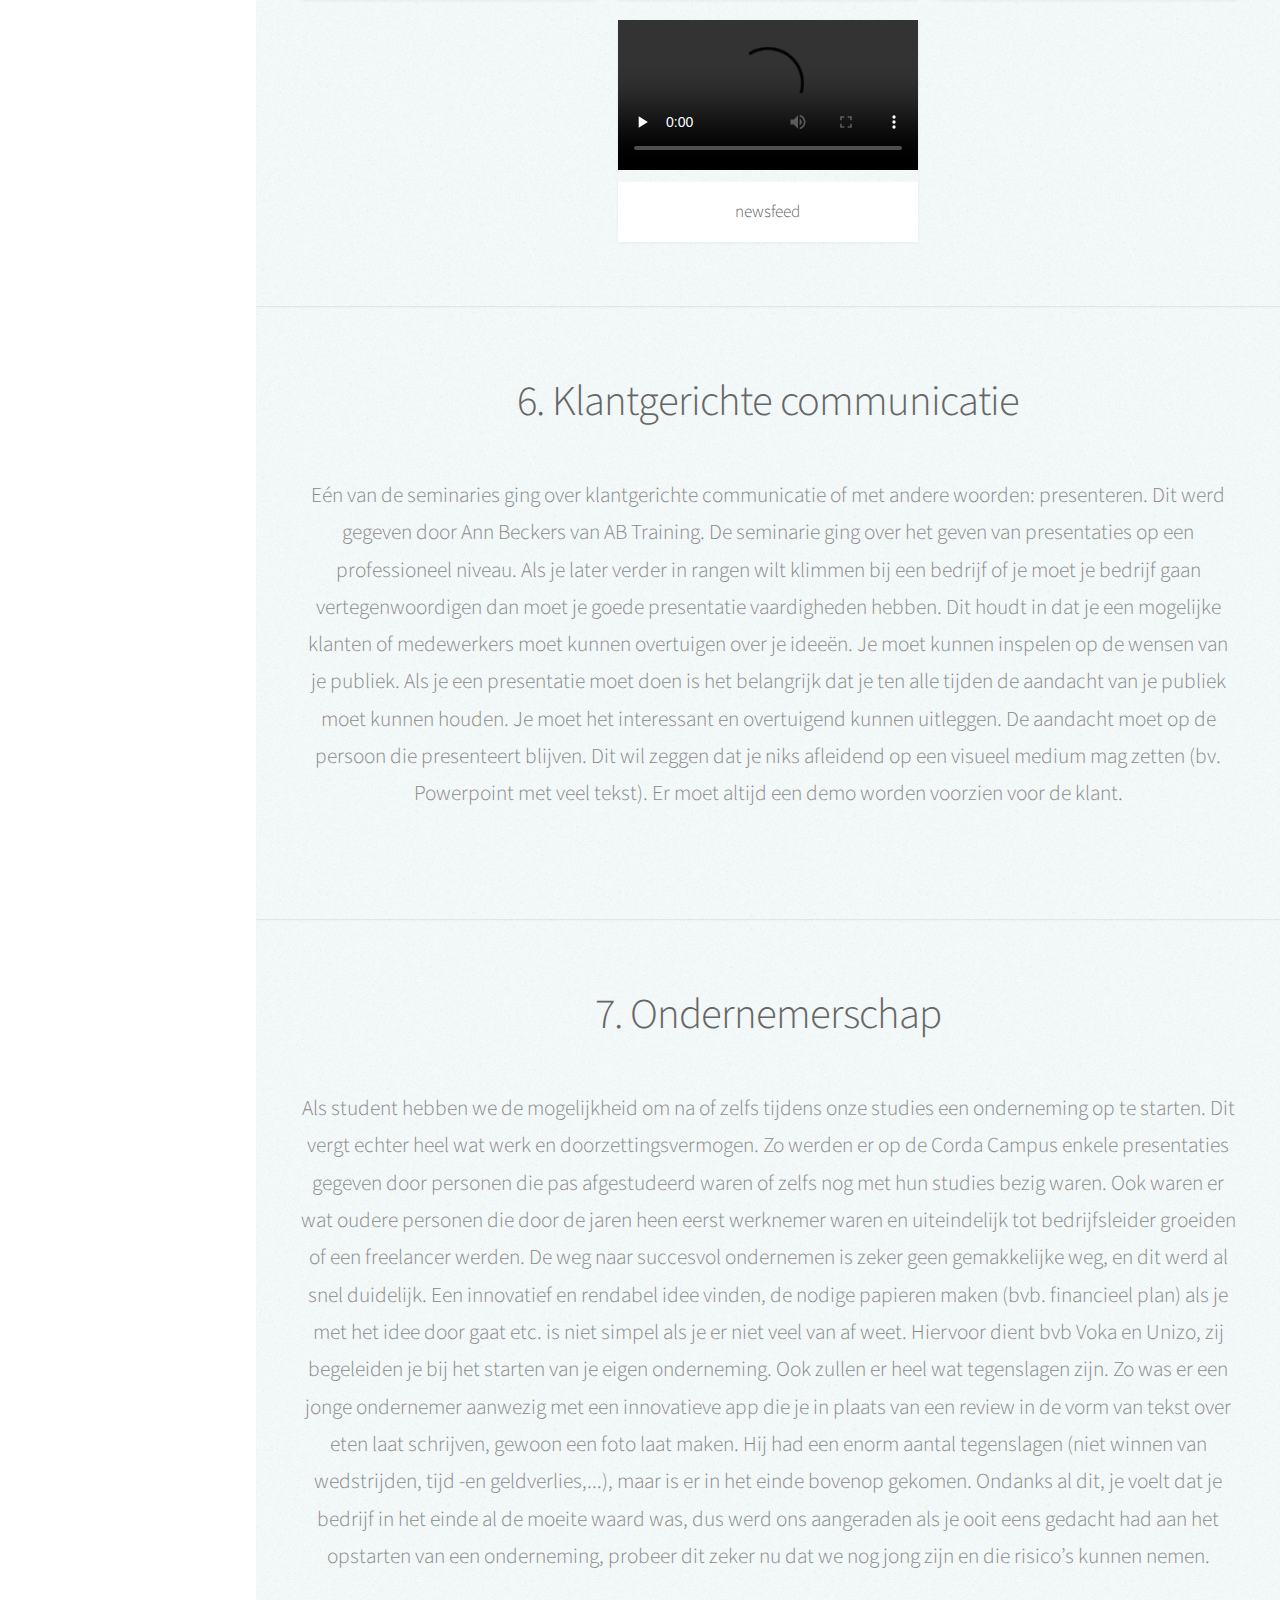
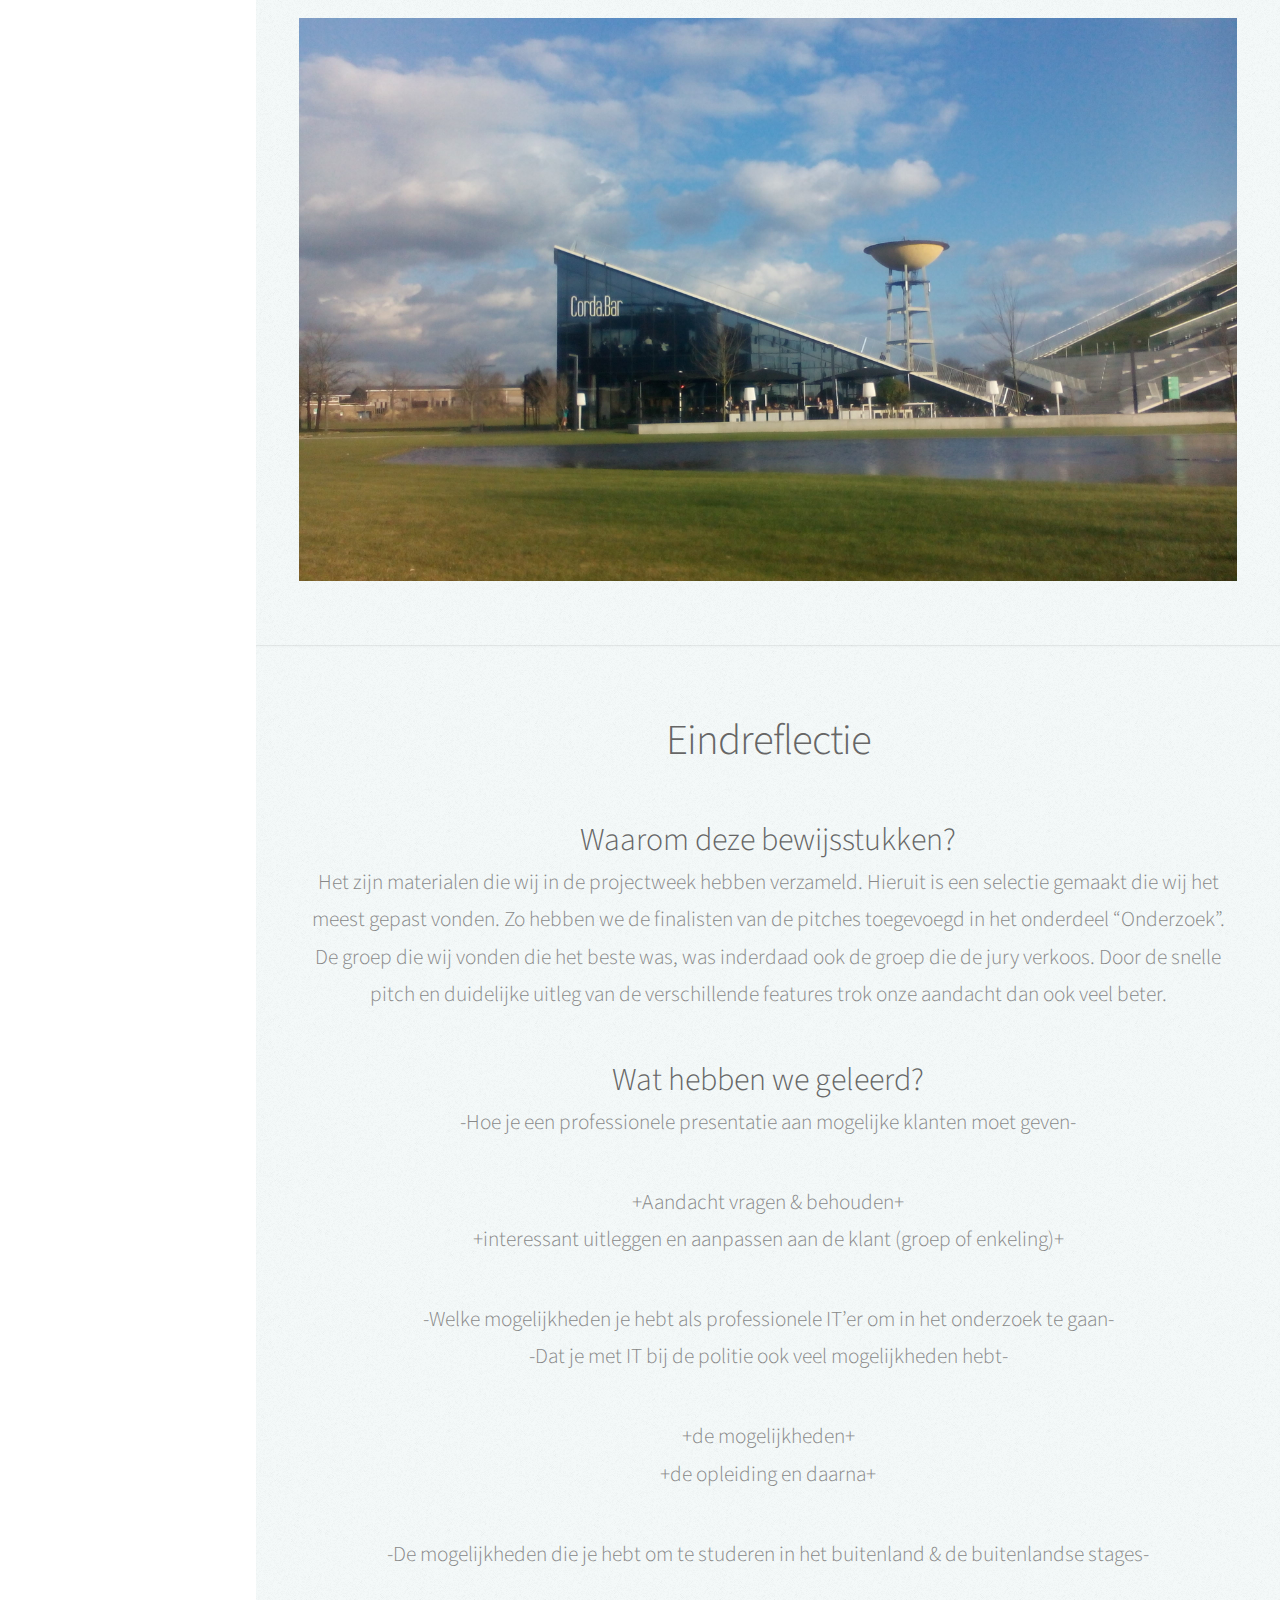
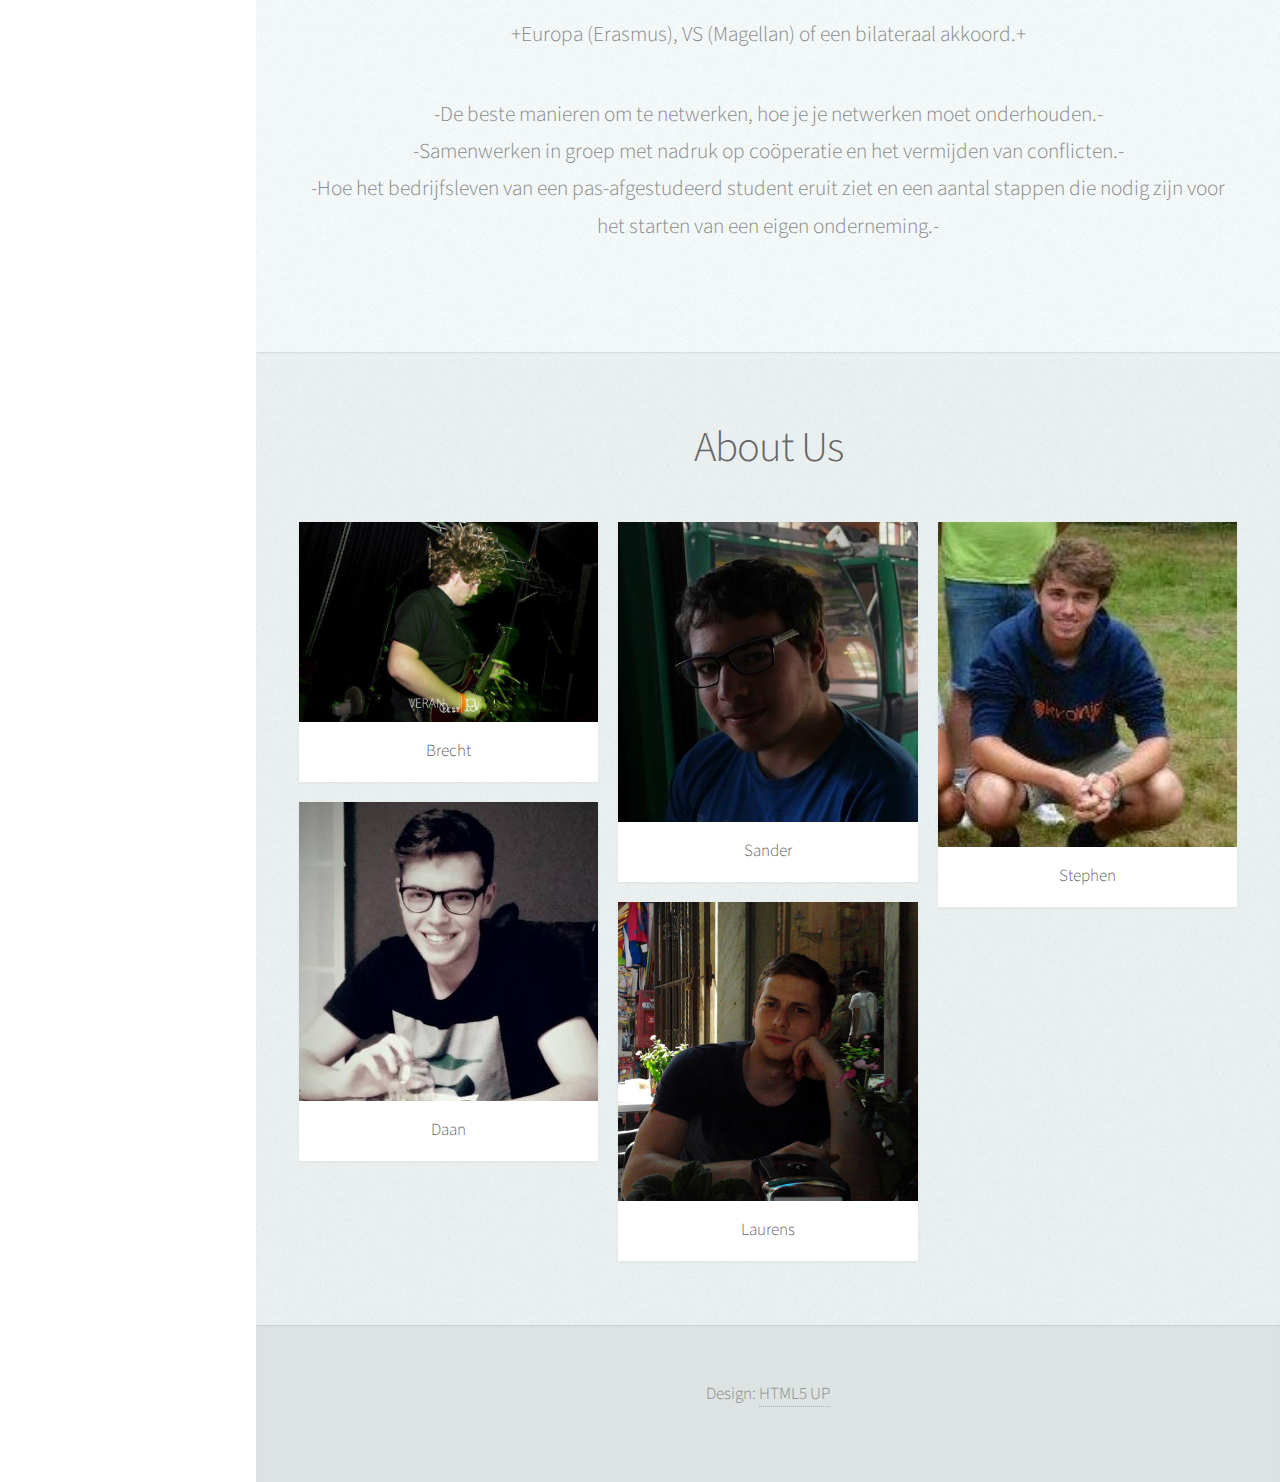
==== commit a6bbcb89: "volgorde" ====
--- a/index.html
+++ b/index.html
@@ -311,7 +311,7 @@
                 <header>
                     <h2>5. Onderzoek</h2>
                 </header>
-                <p>Je moet geen engineer of wetenschapper zijn om in research te gaan. Dat blijkt uit het seminarie van leden van het research departement op de PXL. De meeste personen combineren automatisch het woord “onderzoek” met labjassen, maar research is zo veel breder. Studenten op onze school hebben heel vaak eigenlijk ook geen idee hoe groot het research department is op de PXL, want het bestaat uit bijna 200 medewerkers waarvan er een 50-tal dit fulltime doen. Een aantal speerpunten die aangehaald werden waren concepten zoals mobile development en virtual reality. De meeste onder ons wisten ook al af van de drones waar mee gewerkt wordt op het moment. In de volgende jaren zullen er ook meerdere concepten onderzocht worden of we hier iets mee kunnen gaan doen binnen onze opleiding. Om aan research te doen zijn er een aantal dingen nodig, allereerst geld en een onderwerp. Maar waar vaker niet aan gedacht wordt zijn de competenties. Om aan geld te komen, gaat men vaak naar de overheid, deze zullen je financiëren als je ze kan overtuigen over het onderwerp van je research. Dit wordt dan gedaan met een pitch. Als laatste werd ons dan de opdracht gegeven om een pitch voor te bereiden. Na wat denken kwamen we op het idee van een wekker die je zou wekken gebaseerd op je lesrooster, de tijd die je nodig hebt om te rijden en te wandelen naar je leslokaal, gecombineerd met als er druk verkeer is of niet. Uiteindelijk kwamen we niet in de top 3 in het totaalbeeld, maar eindigde we wel als derde in de klas zelf. Het idee dat als derde eindigde was … (2 I-Talent uren), als tweede eindigde … (5 I-Talent uren) en als eerste eindigde het groepje met het idee over een sensor aan de deur die registraties bijhoudt van patiënten bij thuisverzorging (10 I-Talent uren).
+                <p>Je moet geen engineer of wetenschapper zijn om in research te gaan. Dat blijkt uit het seminarie van leden van het research departement op de PXL. De meeste personen combineren automatisch het woord “onderzoek” met labjassen, maar research is zo veel breder. Studenten op onze school hebben heel vaak eigenlijk ook geen idee hoe groot het research department is op de PXL, want het bestaat uit bijna 200 medewerkers waarvan er een 50-tal dit fulltime doen. Een aantal speerpunten die aangehaald werden waren concepten zoals mobile development en virtual reality. De meeste onder ons wisten ook al af van de drones waar mee gewerkt wordt op het moment. In de volgende jaren zullen er ook meerdere concepten onderzocht worden of we hier iets mee kunnen gaan doen binnen onze opleiding. Om aan research te doen zijn er een aantal dingen nodig, allereerst geld en een onderwerp. Maar waar vaker niet aan gedacht wordt zijn de competenties. Om aan geld te komen, gaat men vaak naar de overheid, deze zullen je financiëren als je ze kan overtuigen over het onderwerp van je research. Dit wordt dan gedaan met een pitch. Als laatste werd ons dan de opdracht gegeven om een pitch voor te bereiden. Na wat denken kwamen we op het idee van een wekker die je zou wekken gebaseerd op je lesrooster, de tijd die je nodig hebt om te rijden en te wandelen naar je leslokaal, gecombineerd met als er druk verkeer is of niet. Uiteindelijk kwamen we niet in de top 3 in het totaalbeeld, maar eindigde we wel als derde in de klas zelf. Het idee dat tweede eindigde was de zorg sensor (5 I-Talent uren) en als eerste eindigde het groepje met het idee om een app te maken die studenten begeleid bij de keuze van hun verdere studies (10 I-Talent uren).
                 (credit video materiaal: Laurens Stieners)</p>
                 <header>
                     <h3>de finale pitches</h3>
